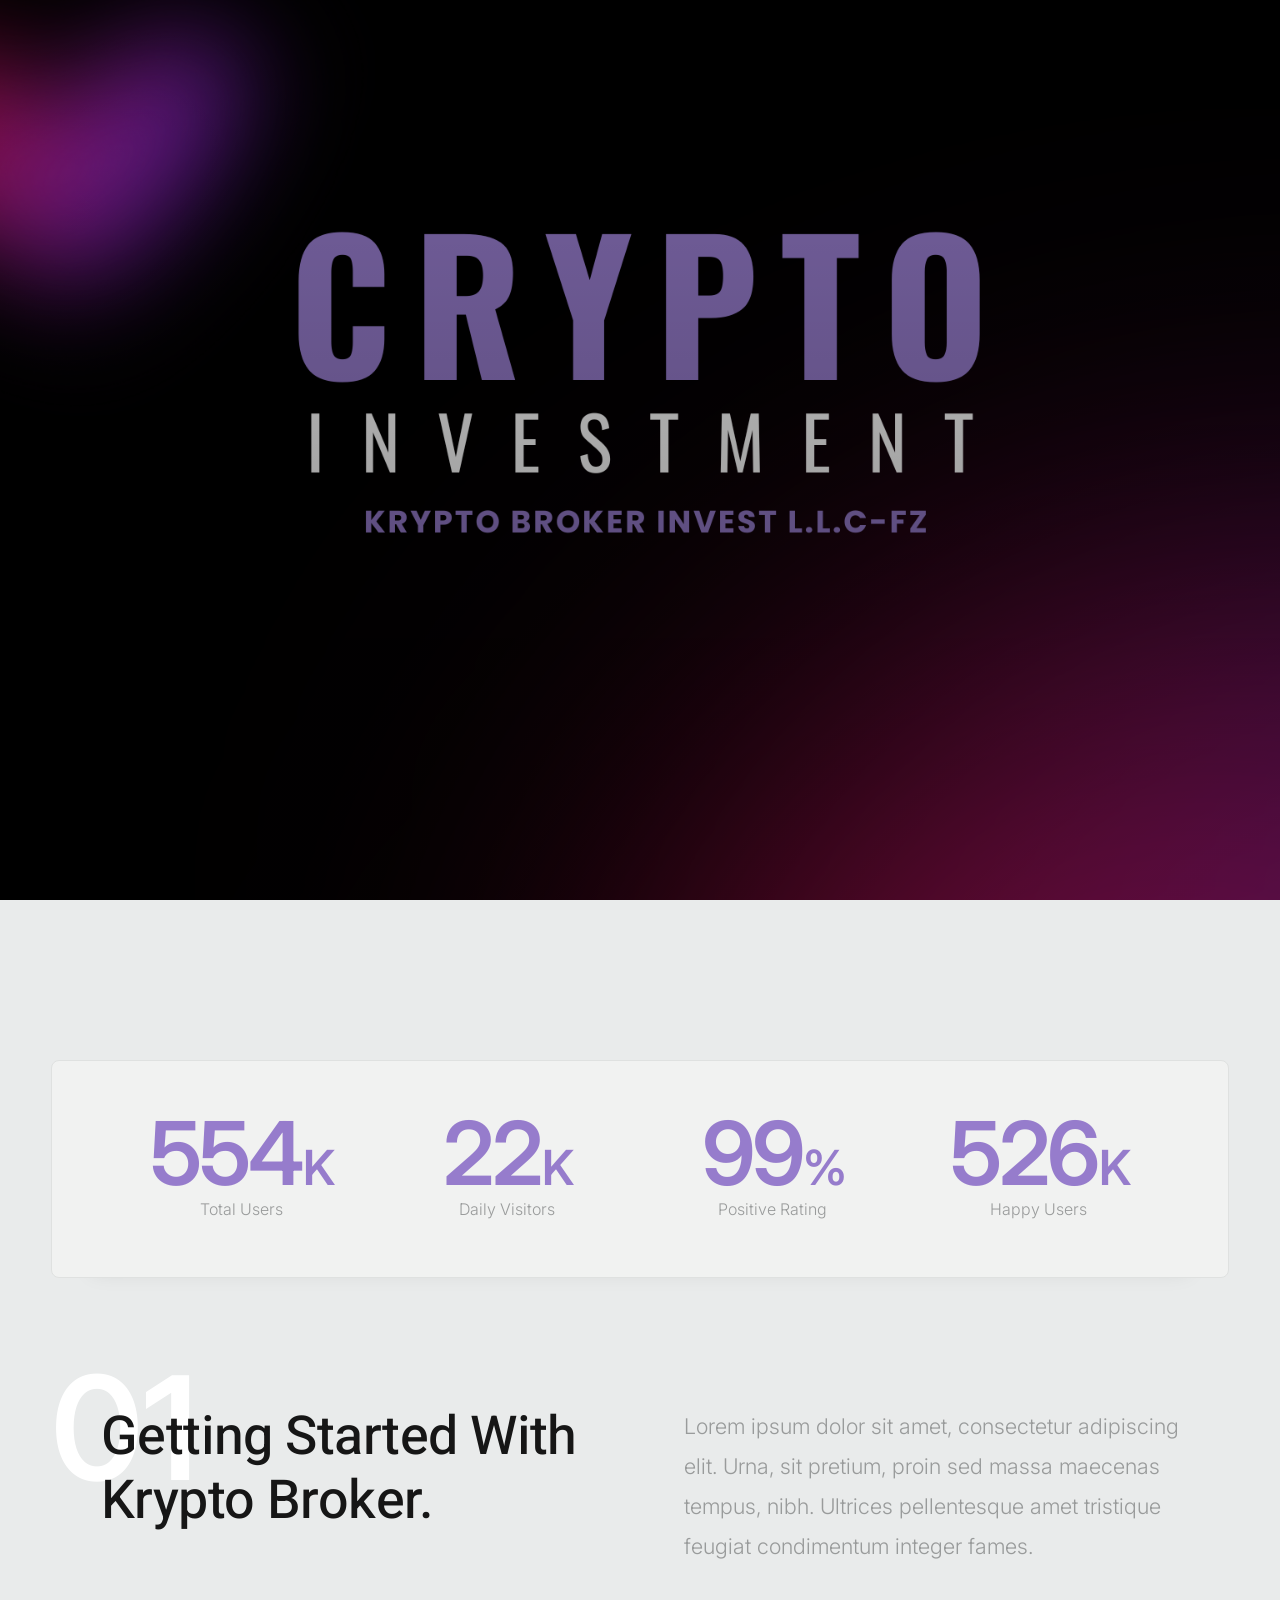
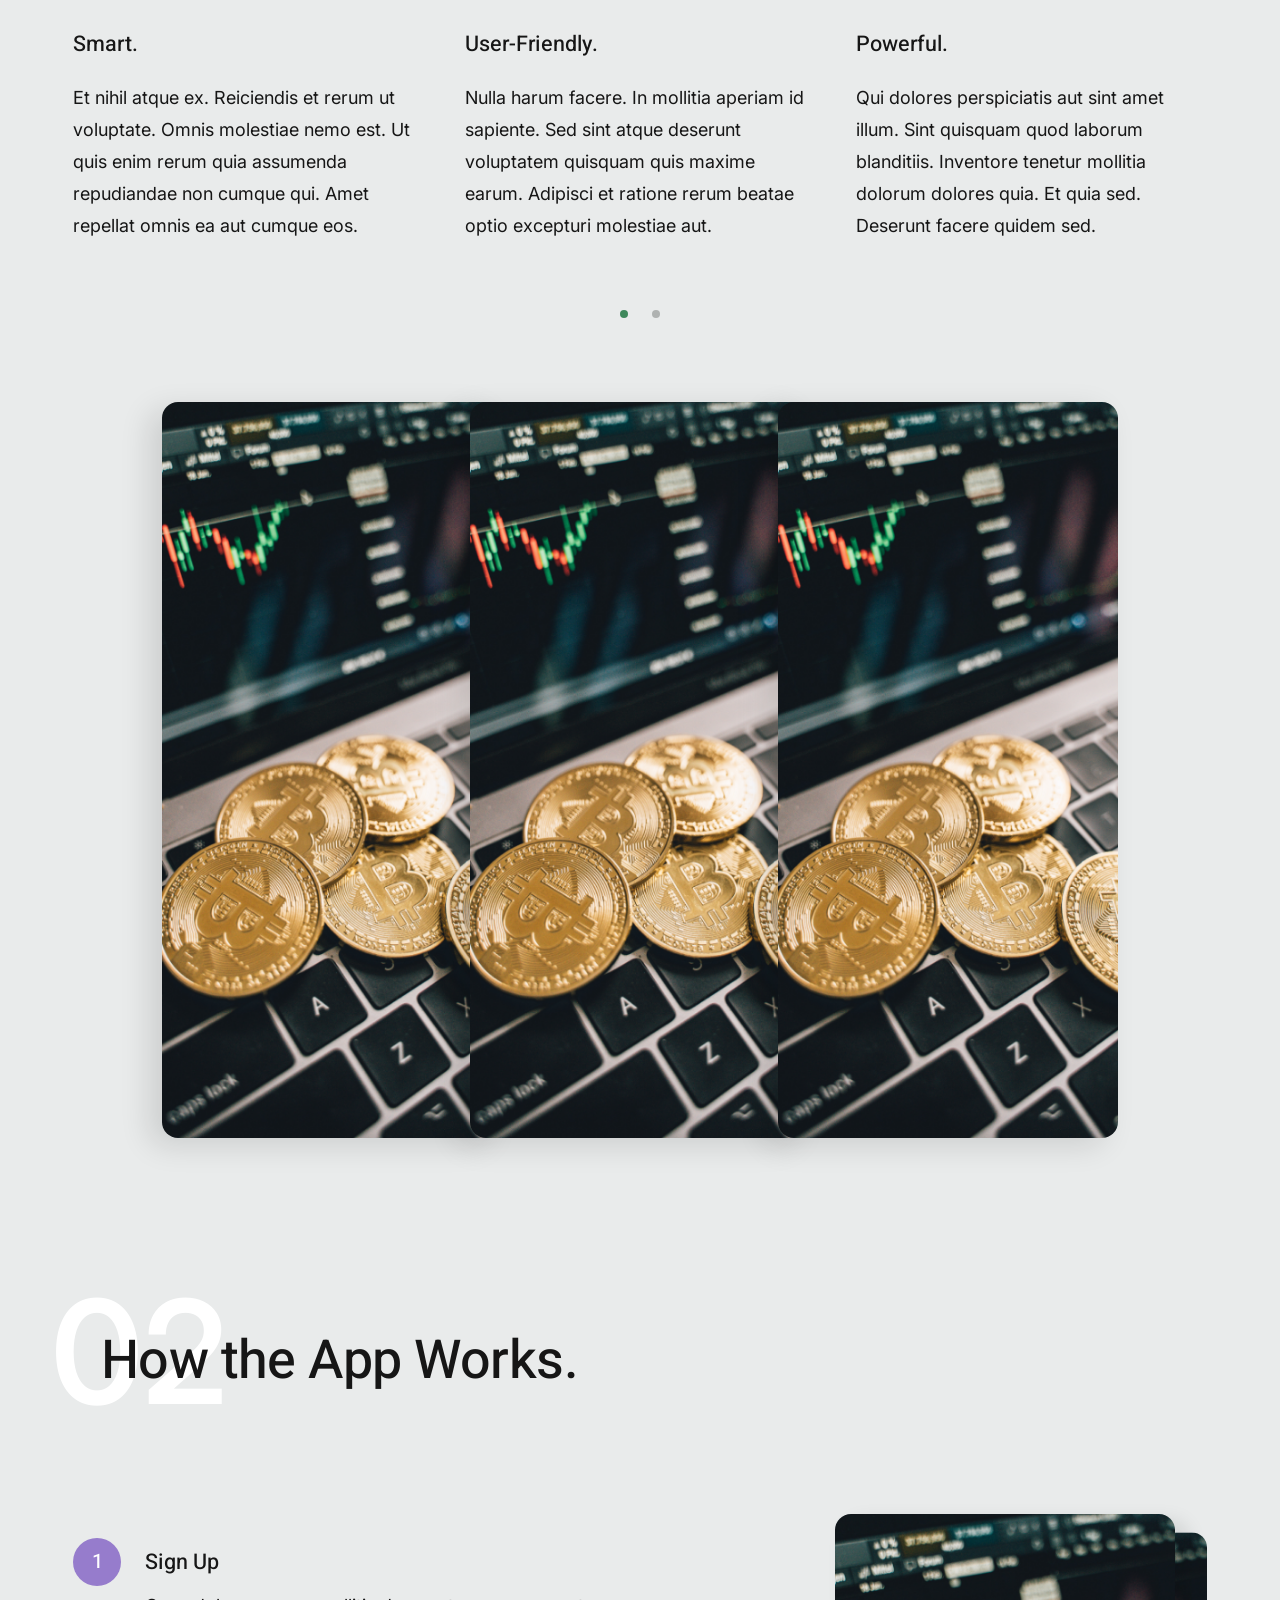
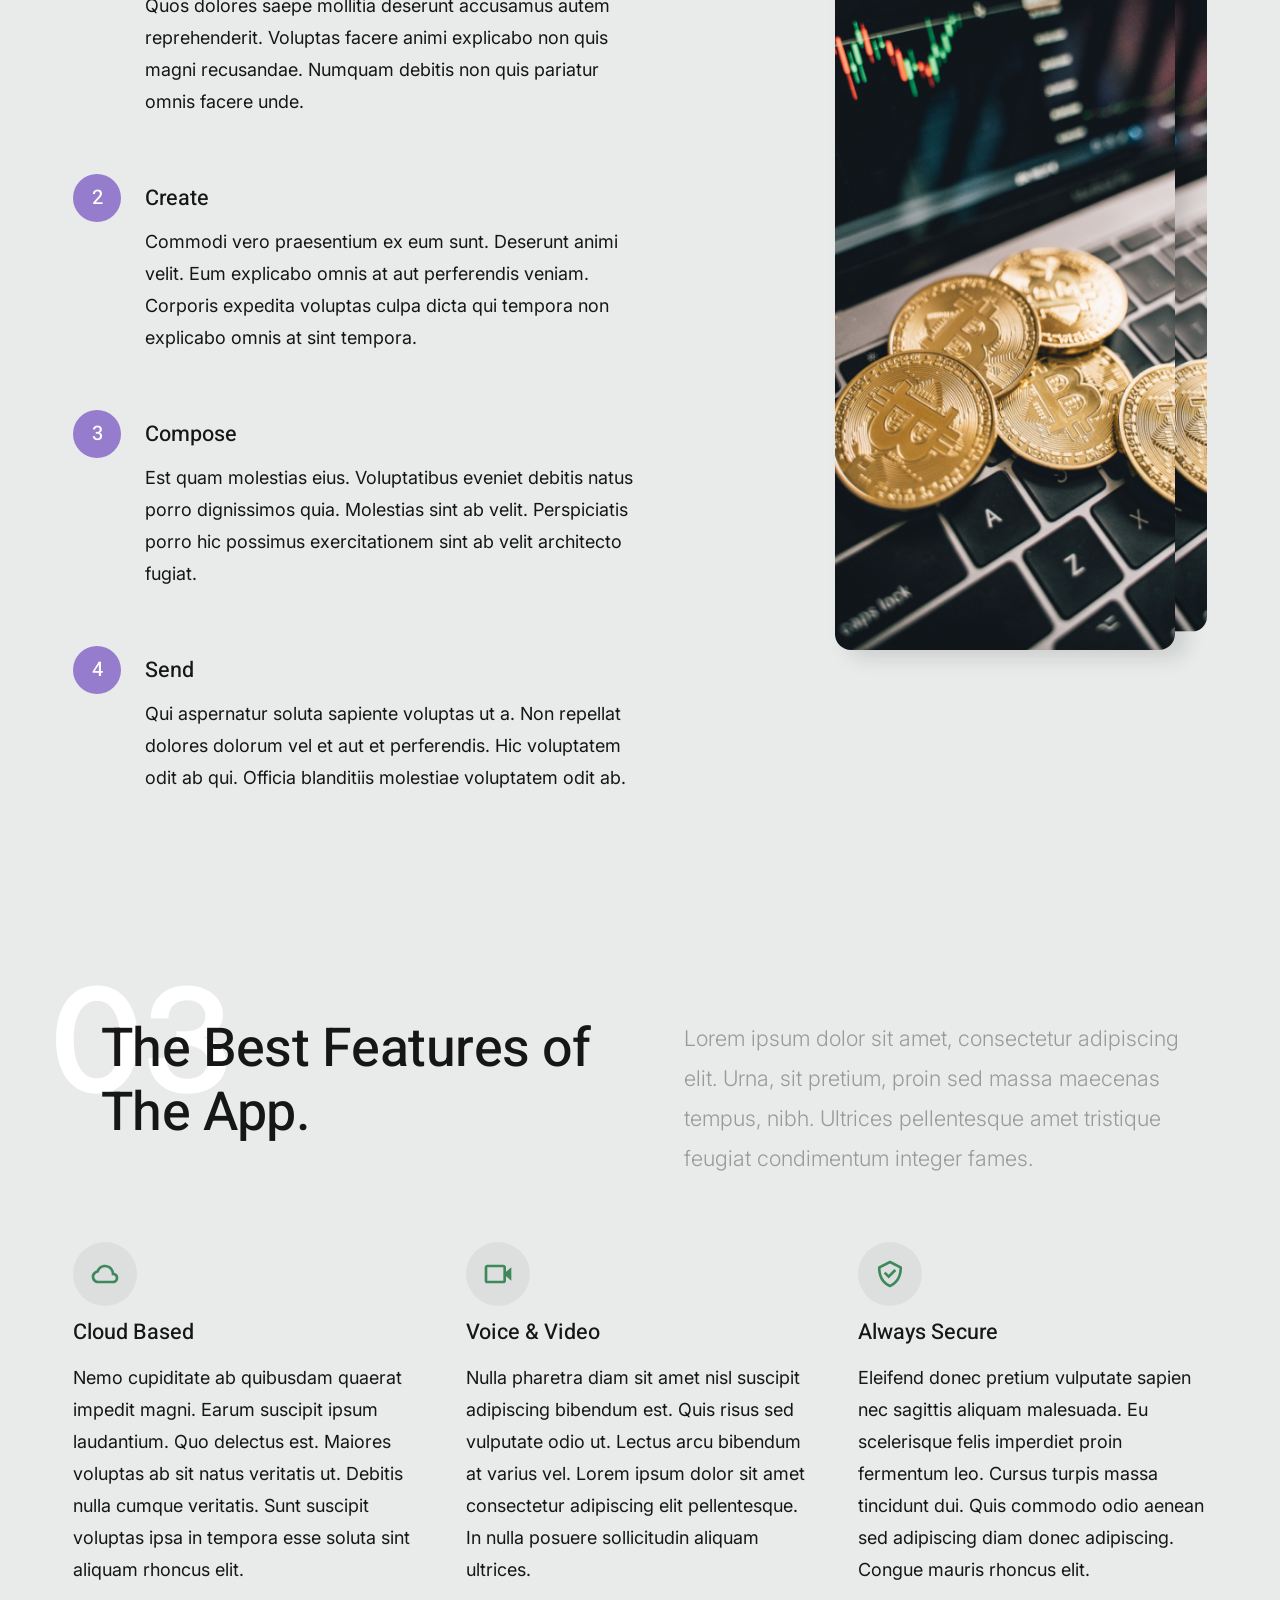
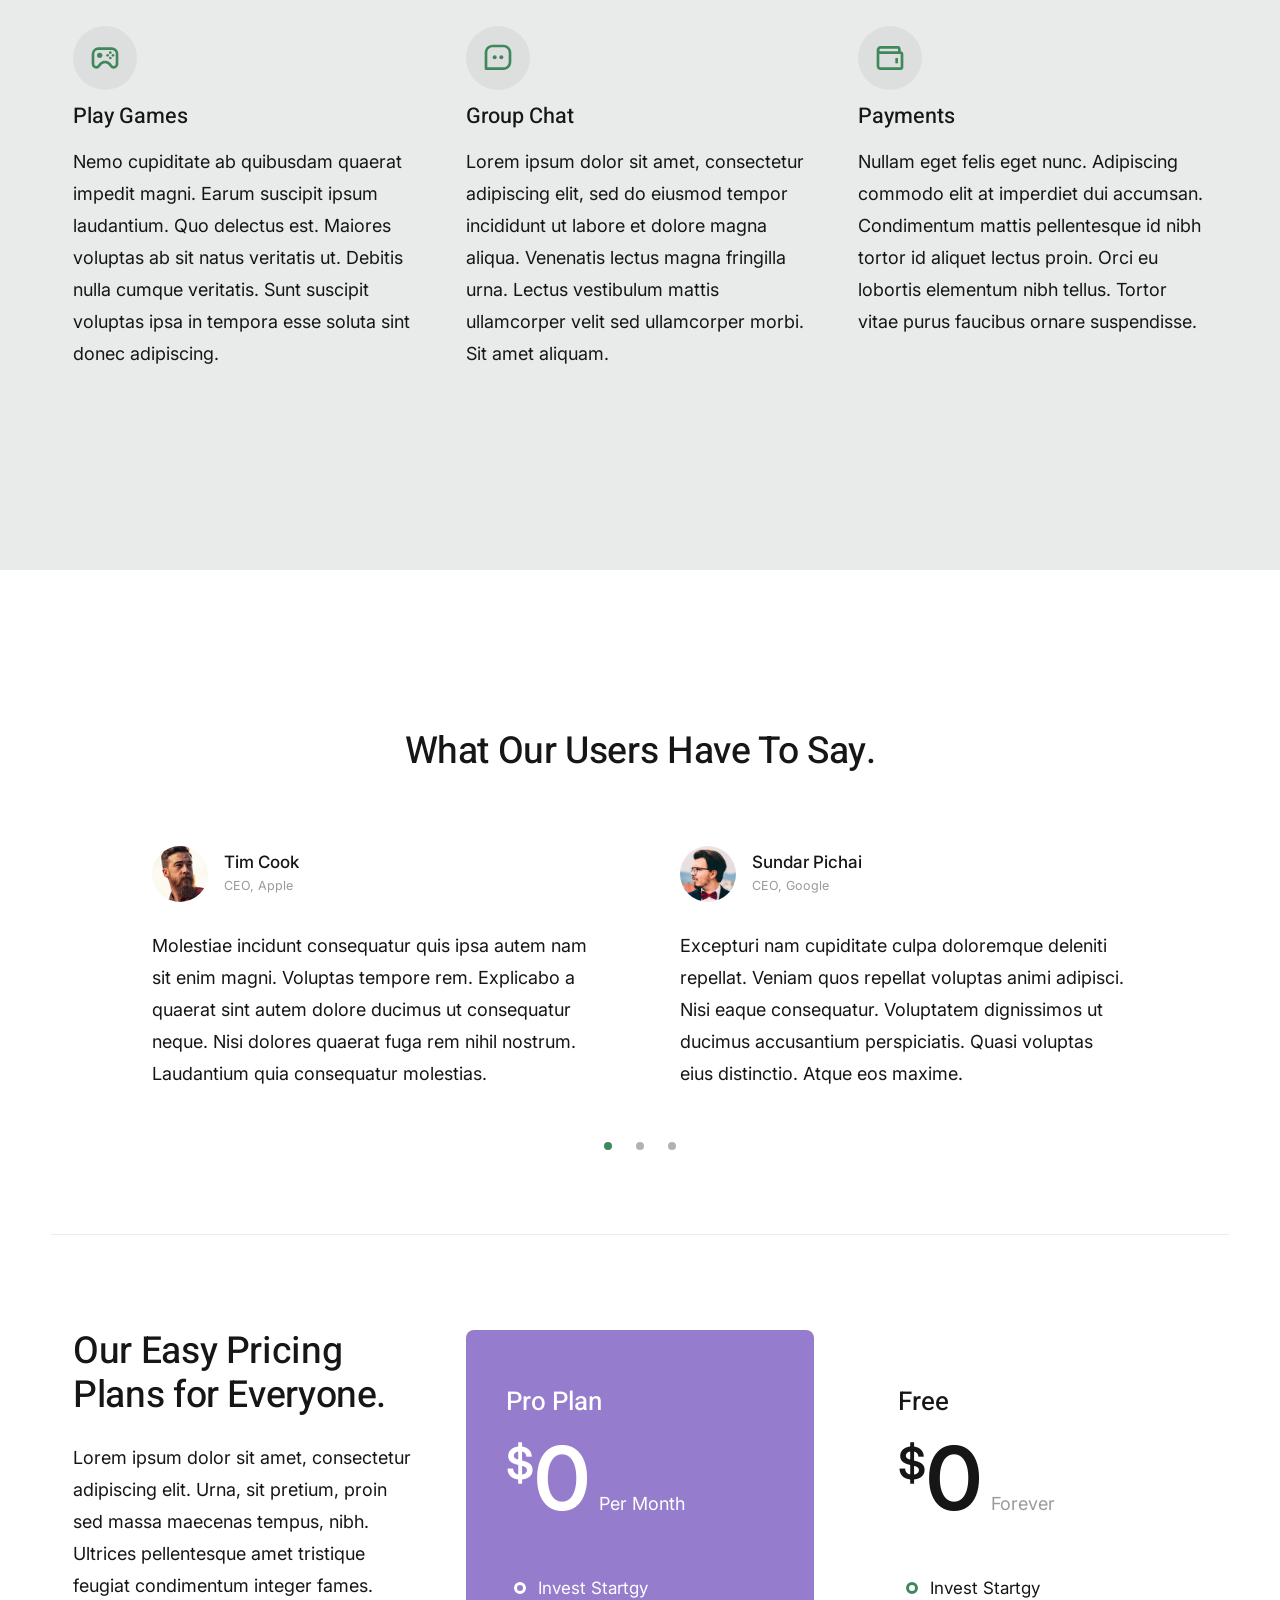
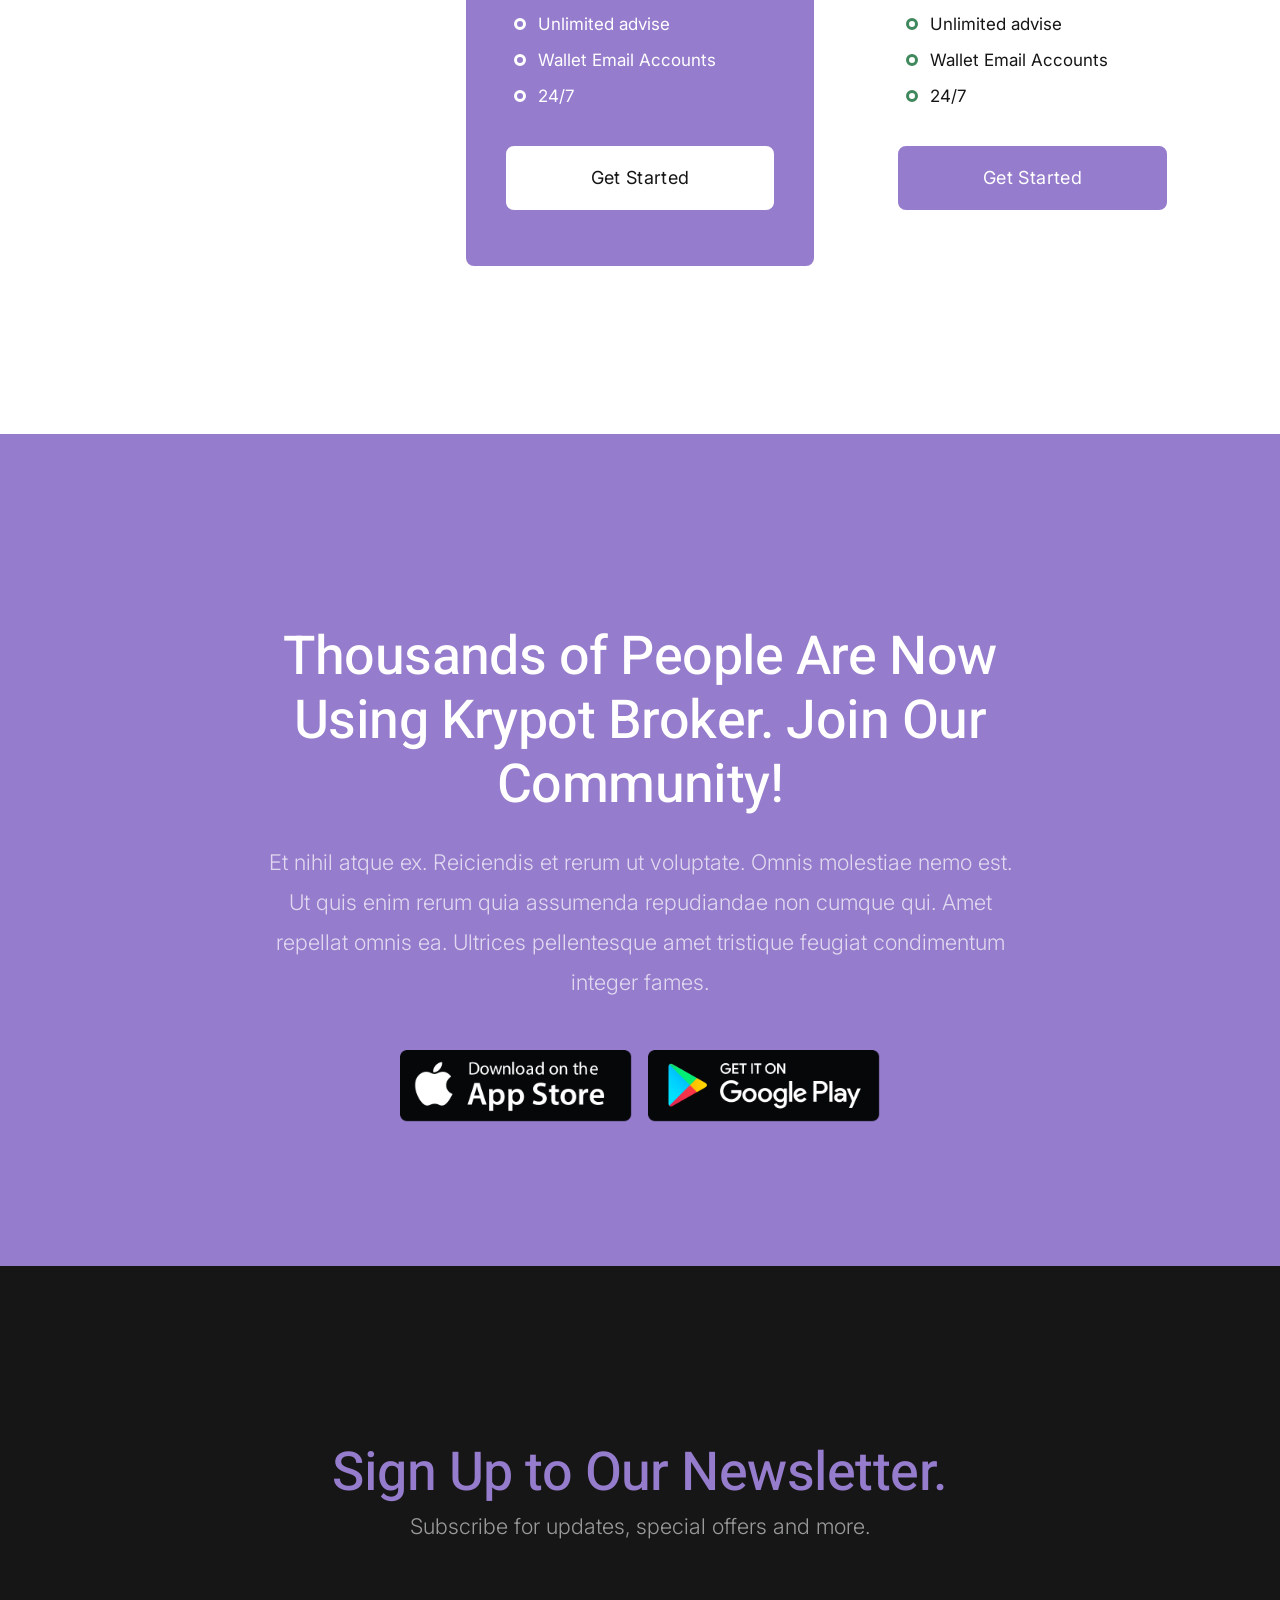
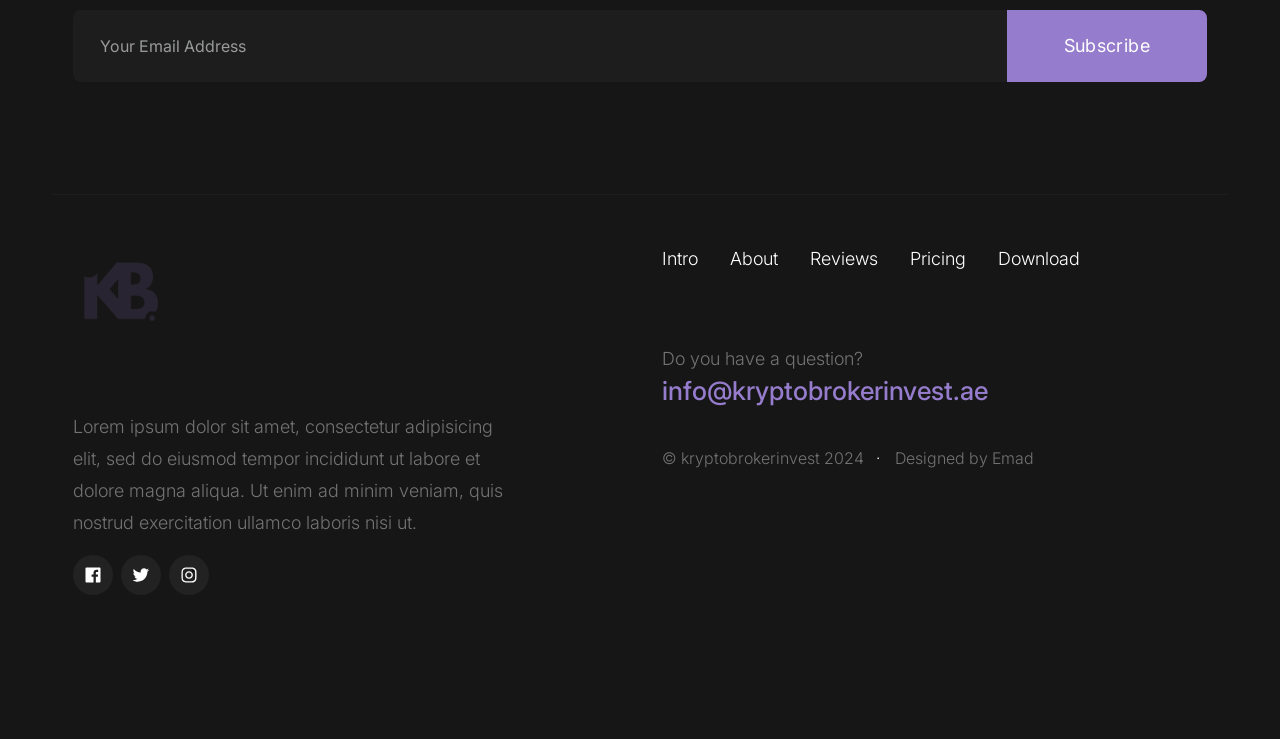
==== index.html @ 90197172 "Add files via upload" ====
<!DOCTYPE html>
<html lang="en" class="no-js" >
<head>

    <!--- basic page needs
    ================================================== -->
    <meta charset="utf-8">
    <meta name="viewport" content="width=device-width, initial-scale=1">
    <title>Krypto Broker</title>

    <script>
        document.documentElement.classList.remove('no-js');
        document.documentElement.classList.add('js');
    </script>

    <!-- CSS
    ================================================== -->
    <link rel="stylesheet" href="css/vendor.css">
    <link rel="stylesheet" href="css/styles.css">

    <!-- favicons
    ================================================== -->
    <link rel="apple-touch-icon" sizes="180x180" href="apple-touch-icon.png">
    <link rel="icon" type="image/png" sizes="32x32" href="images/kbB.png">
    <link rel="icon" type="image/png" sizes="16x16" href="images/kbB.png">
    <link rel="manifest" href="site.webmanifest">

</head>


<body id="top">


    <!-- preloader
    ================================================== -->
    <div id="preloader">
        <div id="loader">
        </div>
    </div>


    <!-- page wrap
    ================================================== -->
    <div id="page" class="s-pagewrap">


        <!-- # site header 
        ================================================== -->
        <header class="s-header">

            <div class="row s-header__inner">

                <div class="s-header__block">
                    <div class="s-header__logo">
                        <a class="logo" href="index.html">
                            <img src="images/kbB.png" alt="Homepage">
                        </a>
                    </div>

                    <a class="s-header__menu-toggle" href="#0"><span>Menu</span></a>
                </div> <!-- end s-header__block -->

                <nav class="s-header__nav">
                    <ul>
                        <li class="current"><a href="#intro" class="smoothscroll">Intro</a></li>
                        <li><a href="#about" class="smoothscroll">About</a></li>
                        <li><a href="#pricing" class="smoothscroll">Pricing</a></li>
                        <li><a href="#download" class="smoothscroll">Download</a></li>
                    </ul>
                </nav>

                <div class="s-header__cta">
                    <a href="#download" class="btn btn--stroke s-header__cta-btn smoothscroll">Invest now</a>
                </div>

            </div> <!-- end s-header__inner -->

        </header> <!-- end s-header -->


        <!-- # site-content
        ================================================== -->
        <section id="content" class="s-content">


            <!-- intro
            ----------------------------------------------- -->
            <section id="intro" class="s-intro target-section">

                <div class="s-intro__bg"></div>

                <div class="row s-intro__content">

                    <div class="column lg-12 s-intro__content-inner">
                        <div class="s-intro__content-left">
                            <h1 class="s-intro__content-title">
                            An Amazing Invest <br>
                            That Does It All.
                            </h1>
                        </div>
                        <div class="s-intro__content-right">
                            <p class="s-intro__content-desc body-text-2">
                            Lorem ipsum dolor sit amet, consectetur adipiscing elit. 
                            Mattis lacus interdum dictum dolor sit amet lectus ornare nunc non.
                            </p> 

                            <div class="s-intro__content-buttons">
                                <a href="#download" class="btn btn--primary s-intro__content-btn smoothscroll">Get Started</a>
                                <!-- <a href="https://player.vimeo.com/video/14592941?color=00a650&title=0&byline=0&portrait=0" class="s-intro__content-video-btn">
                                    <svg xmlns="http://www.w3.org/2000/svg" width="24" height="24" viewBox="0 0 24 24" style="fill: rgba(0, 0, 0, 1);transform: ;msFilter:;"><path d="M7 6v12l10-6z"></path></svg> -->
                                </a>
                            </div>
                        </div>
                    </div> <!-- s-intro__content-inner -->

                </div> <!-- s-intro__content -->

                <ul class="s-intro__social">
                    <li>
                        <a href="">
                            <svg xmlns="http://www.w3.org/2000/svg" width="24" height="24" viewBox="0 0 24 24" style="fill:rgba(0, 0, 0, 1);transform:;-ms-filter:"><path d="M20,3H4C3.447,3,3,3.448,3,4v16c0,0.552,0.447,1,1,1h8.615v-6.96h-2.338v-2.725h2.338v-2c0-2.325,1.42-3.592,3.5-3.592 c0.699-0.002,1.399,0.034,2.095,0.107v2.42h-1.435c-1.128,0-1.348,0.538-1.348,1.325v1.735h2.697l-0.35,2.725h-2.348V21H20 c0.553,0,1-0.448,1-1V4C21,3.448,20.553,3,20,3z"></path></svg>
                            <span class="u-screen-reader-text">Facebook</span>
                        </a>
                    </li>
                    <li>
                        <a href="">
                            <svg xmlns="http://www.w3.org/2000/svg" width="24" height="24" viewBox="0 0 24 24" style="fill:rgba(0, 0, 0, 1);transform:;-ms-filter:"><path d="M19.633,7.997c0.013,0.175,0.013,0.349,0.013,0.523c0,5.325-4.053,11.461-11.46,11.461c-2.282,0-4.402-0.661-6.186-1.809 c0.324,0.037,0.636,0.05,0.973,0.05c1.883,0,3.616-0.636,5.001-1.721c-1.771-0.037-3.255-1.197-3.767-2.793 c0.249,0.037,0.499,0.062,0.761,0.062c0.361,0,0.724-0.05,1.061-0.137c-1.847-0.374-3.23-1.995-3.23-3.953v-0.05 c0.537,0.299,1.16,0.486,1.82,0.511C3.534,9.419,2.823,8.184,2.823,6.787c0-0.748,0.199-1.434,0.548-2.032 c1.983,2.443,4.964,4.04,8.306,4.215c-0.062-0.3-0.1-0.611-0.1-0.923c0-2.22,1.796-4.028,4.028-4.028 c1.16,0,2.207,0.486,2.943,1.272c0.91-0.175,1.782-0.512,2.556-0.973c-0.299,0.935-0.936,1.721-1.771,2.22 c0.811-0.088,1.597-0.312,2.319-0.624C21.104,6.712,20.419,7.423,19.633,7.997z"></path></svg>
                            <span class="u-screen-reader-text">Twitter</span>
                        </a>
                    </li>
                    <li>
                        <a href="">
                            <svg xmlns="http://www.w3.org/2000/svg" width="24" height="24" viewBox="0 0 24 24" style="fill:rgba(0, 0, 0, 1);transform:;-ms-filter:"><path d="M11.999,7.377c-2.554,0-4.623,2.07-4.623,4.623c0,2.554,2.069,4.624,4.623,4.624c2.552,0,4.623-2.07,4.623-4.624 C16.622,9.447,14.551,7.377,11.999,7.377L11.999,7.377z M11.999,15.004c-1.659,0-3.004-1.345-3.004-3.003 c0-1.659,1.345-3.003,3.004-3.003s3.002,1.344,3.002,3.003C15.001,13.659,13.658,15.004,11.999,15.004L11.999,15.004z"></path><circle cx="16.806" cy="7.207" r="1.078"></circle><path d="M20.533,6.111c-0.469-1.209-1.424-2.165-2.633-2.632c-0.699-0.263-1.438-0.404-2.186-0.42 c-0.963-0.042-1.268-0.054-3.71-0.054s-2.755,0-3.71,0.054C7.548,3.074,6.809,3.215,6.11,3.479C4.9,3.946,3.945,4.902,3.477,6.111 c-0.263,0.7-0.404,1.438-0.419,2.186c-0.043,0.962-0.056,1.267-0.056,3.71c0,2.442,0,2.753,0.056,3.71 c0.015,0.748,0.156,1.486,0.419,2.187c0.469,1.208,1.424,2.164,2.634,2.632c0.696,0.272,1.435,0.426,2.185,0.45 c0.963,0.042,1.268,0.055,3.71,0.055s2.755,0,3.71-0.055c0.747-0.015,1.486-0.157,2.186-0.419c1.209-0.469,2.164-1.424,2.633-2.633 c0.263-0.7,0.404-1.438,0.419-2.186c0.043-0.962,0.056-1.267,0.056-3.71s0-2.753-0.056-3.71C20.941,7.57,20.801,6.819,20.533,6.111z M19.315,15.643c-0.007,0.576-0.111,1.147-0.311,1.688c-0.305,0.787-0.926,1.409-1.712,1.711c-0.535,0.199-1.099,0.303-1.67,0.311 c-0.95,0.044-1.218,0.055-3.654,0.055c-2.438,0-2.687,0-3.655-0.055c-0.569-0.007-1.135-0.112-1.669-0.311 c-0.789-0.301-1.414-0.923-1.719-1.711c-0.196-0.534-0.302-1.099-0.311-1.669c-0.043-0.95-0.053-1.218-0.053-3.654 c0-2.437,0-2.686,0.053-3.655c0.007-0.576,0.111-1.146,0.311-1.687c0.305-0.789,0.93-1.41,1.719-1.712 c0.534-0.198,1.1-0.303,1.669-0.311c0.951-0.043,1.218-0.055,3.655-0.055c2.437,0,2.687,0,3.654,0.055 c0.571,0.007,1.135,0.112,1.67,0.311c0.786,0.303,1.407,0.925,1.712,1.712c0.196,0.534,0.302,1.099,0.311,1.669 c0.043,0.951,0.054,1.218,0.054,3.655c0,2.436,0,2.698-0.043,3.654H19.315z"></path></svg>
                            <span class="u-screen-reader-text">Instagram</span>
                        </a>
                    </li>
                </ul>  <!-- s-intro__social -->

                <div class="s-intro__scroll">
                    <a href="#about" class="smoothscroll">
                        <svg xmlns="http://www.w3.org/2000/svg" width="24" height="24" viewBox="0 0 24 24" style="fill: rgba(0, 0, 0, 1);transform: rotate(270deg);msFilter:progid:DXImageTransform.Microsoft.BasicImage(rotation=3);"><path d="M21 11H6.414l5.293-5.293-1.414-1.414L2.586 12l7.707 7.707 1.414-1.414L6.414 13H21z"></path></svg>
                        <span class="u-screen-reader-text">Scroll</span>
                    </a>
                </div> <!-- s-intro__scroll -->

            </section> <!-- end s-intro -->


            <!-- about
            ----------------------------------------------- -->
            <section id="about" class="s-about target-section">


                <!-- stats -->
                <div class="row block-lg-one-fourth block-tab-one-half block-stack s-about__stats">

                    <div class="column s-about__stats-item">
                        <div class="s-about__stats-count">554<span>k</span></div>
                        <h5>Total Users</h5>
                    </div>
                    <div class="column s-about__stats-item">
                        <div class="s-about__stats-count">22<span>k</span></div>
                        <h5>Daily Visitors</h5>
                    </div>
                    <div class="column s-about__stats-item">
                        <div class="s-about__stats-count">99<span>%</span></div>
                        <h5>Positive Rating</h5>
                    </div>
                    <div class="column s-about__stats-item">
                        <div class="s-about__stats-count">526<span>k</span></div>
                        <h5>Happy Users</h5>
                    </div>

                </div> <!-- end stats -->


                <!-- intro info -->
                <div class="s-about__info">

                    <div class="row section-header" data-num="01">
                        <div class="column lg-6 stack-on-1000 title-block">
                            <h2 class="title text-display-1">Getting Started With Krypto Broker.</h2>
                        </div>
                        <div class="column lg-6 stack-on-1000 desc-block">
                            <p class="desc lead">
                            Lorem ipsum dolor sit amet, consectetur adipiscing elit. Urna, sit pretium, 
                            proin sed massa maecenas tempus, nibh. Ultrices pellentesque amet tristique 
                            feugiat condimentum integer fames.
                            </p>
                        </div>
                    </div>

                    <div class="row s-about__info-slider-block">
                        <div class="column lg-12">

                            <div class="swiper-container s-about__info-slider">
                                <div class="swiper-wrapper">

                                    <div class="s-about__info-slide swiper-slide">
                                        <h4 class="h5">Smart.</h4>
                    
                                        <p>
                                        Et nihil atque ex. Reiciendis et rerum ut voluptate. Omnis molestiae nemo est. 
                                        Ut quis enim rerum quia assumenda repudiandae non cumque qui. Amet repellat 
                                        omnis ea aut cumque eos.
                                        </p>
                                    </div>  <!-- end s-about__info-slide  -->
                    
                                    <div class="s-about__info-slide swiper-slide">
                                        <h4 class="h5">User-Friendly.</h4>
                    
                                        <p>
                                        Nulla harum facere. In mollitia aperiam id sapiente. Sed sint atque deserunt 
                                        voluptatem quisquam quis maxime earum. Adipisci et ratione rerum beatae optio 
                                        excepturi molestiae aut.
                                        </p>
                                    </div>  <!-- end s-about__info-slide  -->
                    
                                    <div class="s-about__info-slide swiper-slide">
                                        <h4 class="h5">Powerful.</h4>
                    
                                        <p>
                                        Qui dolores perspiciatis aut sint amet illum. Sint quisquam quod laborum 
                                        blanditiis. Inventore tenetur mollitia dolorum dolores quia. Et quia sed. 
                                        Deserunt facere quidem sed.
                                        </p>
                                    </div>  <!-- end s-about__info-slide  -->
                    
                                    <div class="s-about__info-slide swiper-slide">
                                        <h4 class="h5">Secure.</h4>
                    
                                        <p>
                                        Exercitationem minima sed similique. Ducimus quis omnis voluptas et nulla. 
                                        Ad mollitia quibusdam autem quod omnis. Ipsa aspernatur voluptatem illum 
                                        possimus quasi magni.
                                        </p>
                                    </div>  <!-- end s-about__info-slide  -->

                                </div> <!-- swiper-wrapper -->

                                <div class="swiper-pagination"></div>

                            </div> <!-- end swiper-container -->

                        </div>
                    </div> <!-- end s-about__info-slider-block -->

                </div> <!-- end s-about__info -->


                <!-- screens -->
                <div class="row s-about__screens-block">
                    <div class="column lg-12">

                        <div class="s-about__screens">
                            <div class="s-about__screen">
                                <img src="images/screens/sc1.png"
                                     srcset="images/screens/sc1.png 1x, images/screens/sc1.png 2x" alt="">
                            </div>
                            <div class="s-about__screen">
                                <img src="images/screens/sc1.png"
                                     srcset="images/screens/sc1.png 1x, images/screens/sc1.png 2x" alt="">
                            </div>
                            <div class="s-about__screen">
                                <img src="images/screens/sc1.png"
                                     srcset="images/screens/sc1.png 1x, images/screens/sc1.png 2x" alt="">
                            </div>
                        </div>

                    </div>
                </div> <!-- end screens -->


                <!-- how-to -->
                <div class="s-about__howto">

                    <div class="row section-header" data-num="02">
                        <div class="column lg-12 title-block">
                            <h2 class="title text-display-1">How the App Works.</h2>
                        </div>
                    </div>

                    <div class="row s-about__howto-content">

                        <div class="column s-about__howto-process-block">

                            <div class="s-about__howto-process">
                                <div class="s-about__howto-process-step">
                                    <h3 class="h5">Sign Up</h3>
                                    <p>
                                    Quos dolores saepe mollitia deserunt accusamus autem reprehenderit. Voluptas facere animi explicabo non quis magni recusandae. 
                                    Numquam debitis non quis pariatur omnis facere unde. 
                                    </p>
                                </div>
                                <div class="s-about__howto-process-step">
                                    <h3 class="h5">Create</h3>
                                    <p>
                                    Commodi vero praesentium ex eum sunt. Deserunt animi velit. Eum explicabo omnis at aut perferendis veniam. Corporis expedita 
                                    voluptas culpa dicta qui tempora non explicabo omnis at sint tempora.
                                    </p>
                                </div>
                                <div class="s-about__howto-process-step">
                                    <h3 class="h5">Compose</h3>
                                    <p>
                                    Est quam molestias eius. Voluptatibus eveniet debitis natus porro dignissimos quia. Molestias sint ab velit. Perspiciatis porro 
                                    hic possimus exercitationem sint ab velit architecto fugiat. 
                                    </p>
                                </div>
                                <div class="s-about__howto-process-step">
                                    <h3 class="h5">Send</h3>
                                    <p>
                                    Qui aspernatur soluta sapiente voluptas ut a. Non repellat dolores dolorum vel et aut et perferendis. Hic voluptatem odit ab qui. 
                                    Officia blanditiis molestiae voluptatem odit ab. 
                                    </p>
                                </div>
                            </div> <!-- end how-to process -->

                        </div>

                        <div class="column s-about__howto-screens-block">

                            <div class="s-about__howto-screens">
                                <img src="images/screens/sc1.png"
                                     srcset="images/screens/sc1.png 1x, images/screens/sc1.png 2x" alt="">
                                <img src="images/screens/sc1.png"
                                     srcset="images/screens/sc1.png 1x, images/screens/sc1.png 2x" alt="">
                            </div>

                        </div>

                    </div>
        
                </div> <!-- end how-to -->


                <!-- features -->
                <div class="s-about__features">

                    <div class="row section-header" data-num="03">
                        <div class="column lg-6 stack-on-1000 title-block">
                            <h2 class="title text-display-1">The Best Features of The App.</h2>
                        </div>
                        <div class="column lg-6 stack-on-1000 desc-block">
                            <p class="desc lead">
                            Lorem ipsum dolor sit amet, consectetur adipiscing elit. Urna, sit pretium, 
                            proin sed massa maecenas tempus, nibh. Ultrices pellentesque amet tristique 
                            feugiat condimentum integer fames.
                            </p>
                        </div>
                    </div>

                    <div class="row s-about__feature-list block-lg-one-third">
    
                        <div class="column s-about__feature-item">
                            <div class="s-about__feature-icon-block">
                                <svg xmlns="http://www.w3.org/2000/svg" width="24" height="24" viewBox="0 0 24 24" style="fill: rgba(0, 0, 0, 1);transform: ;msFilter:;"><path d="M18.944 11.112C18.507 7.67 15.56 5 12 5 9.244 5 6.85 6.611 5.757 9.15 3.609 9.792 2 11.82 2 14c0 2.757 2.243 5 5 5h11c2.206 0 4-1.794 4-4a4.01 4.01 0 0 0-3.056-3.888zM18 17H7c-1.654 0-3-1.346-3-3 0-1.404 1.199-2.756 2.673-3.015l.581-.102.192-.558C8.149 8.274 9.895 7 12 7c2.757 0 5 2.243 5 5v1h1c1.103 0 2 .897 2 2s-.897 2-2 2z"></path></svg>
                            </div>
                            <div class="s-about__feature-text">
                                <h3 class="h5">Cloud Based</h3>
                                <p>Nemo cupiditate ab quibusdam quaerat impedit magni. Earum suscipit ipsum laudantium. 
                                Quo delectus est. Maiores voluptas ab sit natus veritatis ut. Debitis nulla cumque veritatis.
                                Sunt suscipit voluptas ipsa in tempora esse soluta sint aliquam rhoncus elit.
                                </p>
                            </div>
                        </div>
            
                        <div class="column s-about__feature-item">
                            <div class="s-about__feature-icon-block">
                                <svg xmlns="http://www.w3.org/2000/svg" width="24" height="24" viewBox="0 0 24 24" style="fill: rgba(0, 0, 0, 1);transform: ;msFilter:;"><path d="M18 7c0-1.103-.897-2-2-2H4c-1.103 0-2 .897-2 2v10c0 1.103.897 2 2 2h12c1.103 0 2-.897 2-2v-3.333L22 17V7l-4 3.333V7zm-1.998 10H4V7h12l.001 4.999L16 12l.001.001.001 4.999z"></path></svg>
                            </div>
                            <div class="s-about__feature-text">
                                <h3 class="h5">Voice & Video</h3>
                                <p>Nulla pharetra diam sit amet nisl suscipit adipiscing bibendum est. Quis risus sed vulputate 
                                odio ut. Lectus arcu bibendum at varius vel. Lorem ipsum dolor sit amet consectetur adipiscing 
                                elit pellentesque. In nulla posuere sollicitudin aliquam ultrices.
                                </p>
                            </div>
                        </div>
            
                        <div class="column s-about__feature-item">
                            <div class="s-about__feature-icon-block">
                                <svg xmlns="http://www.w3.org/2000/svg" width="24" height="24" viewBox="0 0 24 24" style="fill: rgba(0, 0, 0, 1);transform: ;msFilter:;"><path d="M20.995 6.9a.998.998 0 0 0-.548-.795l-8-4a1 1 0 0 0-.895 0l-8 4a1.002 1.002 0 0 0-.547.795c-.011.107-.961 10.767 8.589 15.014a.987.987 0 0 0 .812 0c9.55-4.247 8.6-14.906 8.589-15.014zM12 19.897C5.231 16.625 4.911 9.642 4.966 7.635L12 4.118l7.029 3.515c.037 1.989-.328 9.018-7.029 12.264z"></path><path d="m11 12.586-2.293-2.293-1.414 1.414L11 15.414l5.707-5.707-1.414-1.414z"></path></svg>
                            </div>
                            <div class="s-about__feature-text">
                                <h3 class="h5">Always Secure</h3>
                                <p>Eleifend donec pretium vulputate sapien nec sagittis aliquam malesuada. Eu scelerisque felis 
                                imperdiet proin fermentum leo. Cursus turpis massa tincidunt dui. Quis commodo odio aenean sed 
                                adipiscing diam donec adipiscing. Congue mauris rhoncus elit.
                                </p>
                            </div>
                        </div>
            
                        <div class="column s-about__feature-item">
                            <div class="s-about__feature-icon-block">
                                <svg xmlns="http://www.w3.org/2000/svg" viewBox="0 0 24 24" width="24" height="24" style="fill: rgba(0, 0, 0, 1);transform: ;msFilter:;"><path d="M22 8.65A5 5 0 0 0 17 4H7a5 5 0 0 0-5 4.74A2 2 0 0 0 2 9v7.5A3.48 3.48 0 0 0 5.5 20c1.43 0 2.32-1.06 3.19-2.09.32-.37.65-.76 1-1.1a4.81 4.81 0 0 1 1.54-.75 6.61 6.61 0 0 1 1.54 0 4.81 4.81 0 0 1 1.54.75c.35.34.68.73 1 1.1.87 1 1.76 2.09 3.19 2.09a3.48 3.48 0 0 0 3.5-3.5V9a2.09 2.09 0 0 0 0-.26zm-2 7.85a1.5 1.5 0 0 1-1.5 1.5c-.5 0-1-.64-1.66-1.38-.34-.39-.72-.85-1.15-1.26a6.68 6.68 0 0 0-2.46-1.25 6.93 6.93 0 0 0-2.46 0 6.68 6.68 0 0 0-2.46 1.25c-.43.41-.81.87-1.15 1.26C6.54 17.36 6 18 5.5 18A1.5 1.5 0 0 1 4 16.5V9a.77.77 0 0 0 0-.15A3 3 0 0 1 7 6h10a3 3 0 0 1 3 2.72v.12A.86.86 0 0 0 20 9z"></path><circle cx="16" cy="12" r="1"></circle><circle cx="18" cy="10" r="1"></circle><circle cx="16" cy="8" r="1"></circle><circle cx="14" cy="10" r="1"></circle><circle cx="8" cy="10" r="2"></circle></svg>
                            </div>
                            <div class="s-about__feature-text">
                                <h3 class="h5">Play Games</h3>
                                <p>Nemo cupiditate ab quibusdam quaerat impedit magni. Earum suscipit ipsum laudantium. 
                                Quo delectus est. Maiores voluptas ab sit natus veritatis ut. Debitis nulla cumque veritatis.
                                Sunt suscipit voluptas ipsa in tempora esse soluta sint donec adipiscing.
                                </p>
                            </div>
                        </div>
            
                        <div class="column s-about__feature-item">
                            <div class="s-about__feature-icon-block">
                                <svg xmlns="http://www.w3.org/2000/svg" width="24" height="24" viewBox="0 0 24 24" style="fill: rgba(0, 0, 0, 1);transform: ;msFilter:;"><path d="M16 2H8C4.691 2 2 4.691 2 8v12a1 1 0 0 0 1 1h13c3.309 0 6-2.691 6-6V8c0-3.309-2.691-6-6-6zm4 13c0 2.206-1.794 4-4 4H4V8c0-2.206 1.794-4 4-4h8c2.206 0 4 1.794 4 4v7z"></path><circle cx="9.5" cy="11.5" r="1.5"></circle><circle cx="14.5" cy="11.5" r="1.5"></circle></svg>
                            </div>
                            <div class="s-about__feature-text">
                                <h3 class="h5">Group Chat</h3>
                                <p>Lorem ipsum dolor sit amet, consectetur adipiscing elit, sed do eiusmod tempor incididunt 
                                ut labore et dolore magna aliqua. Venenatis lectus magna fringilla urna. Lectus vestibulum 
                                mattis ullamcorper velit sed ullamcorper morbi. Sit amet aliquam.
                                </p>
                            </div>
                        </div>
                
                        <div class="column s-about__feature-item">
                            <div class="s-about__feature-icon-block">
                                <svg xmlns="http://www.w3.org/2000/svg" width="24" height="24" viewBox="0 0 24 24" style="fill: rgba(0, 0, 0, 1);transform: ;msFilter:;"><path d="M16 12h2v4h-2z"></path><path d="M20 7V5c0-1.103-.897-2-2-2H5C3.346 3 2 4.346 2 6v12c0 2.201 1.794 3 3 3h15c1.103 0 2-.897 2-2V9c0-1.103-.897-2-2-2zM5 5h13v2H5a1.001 1.001 0 0 1 0-2zm15 14H5.012C4.55 18.988 4 18.805 4 18V8.815c.314.113.647.185 1 .185h15v10z"></path></svg>
                            </div>
                            <div class="s-about__feature-text">
                                <h3 class="h5">Payments</h3>
                                <p>Nullam eget felis eget nunc. Adipiscing commodo elit at imperdiet dui accumsan. Condimentum 
                                mattis pellentesque id nibh tortor id aliquet lectus proin. Orci eu lobortis elementum nibh 
                                tellus. Tortor vitae purus faucibus ornare suspendisse.
                                </p>
                            </div>
                        </div>
            
                    </div> <!-- end features-list -->

                </div> <!-- end features -->

            </section> <!-- end s-about -->


            <!-- testimonials
            ----------------------------------------------- -->
            <section id="testimonials" class="s-testimonials">

                <div class="row narrow text-center s-testimonials__header">
                    <div class="column lg-12">
                        <h3 class="h2">What Our Users Have To Say.</h3>
                    </div>
                </div>

                <div class="row s-testimonials__content">
                    <div class="column lg-12">
        
                        <div class="swiper-container s-testimonials__slider">
        
                            <div class="swiper-wrapper">
    
                                <div class="s-testimonials__slide swiper-slide">
                                    <div class="s-testimonials__author">
                                        <img src="images/avatars/user-02.jpg" alt="Author image" class="s-testimonials__avatar">
                                        <cite class="s-testimonials__cite">
                                            <strong>Tim Cook</strong>
                                            <span>CEO, Apple</span>
                                        </cite>
                                    </div>
                                    <p>
                                    Molestiae incidunt consequatur quis ipsa autem nam sit enim magni. Voluptas tempore rem. 
                                    Explicabo a quaerat sint autem dolore ducimus ut consequatur neque. Nisi dolores quaerat fuga rem nihil nostrum.
                                    Laudantium quia consequatur molestias.
                                    </p>
                                </div> <!-- end s-testimonials__slide -->
                
                                <div class="s-testimonials__slide swiper-slide">
                                    <div class="s-testimonials__author">
                                        <img src="images/avatars/user-03.jpg" alt="Author image" class="s-testimonials__avatar">
                                        <cite class="s-testimonials__cite">
                                            <strong>Sundar Pichai</strong>
                                            <span>CEO, Google</span>
                                        </cite>
                                    </div>
                                    <p>
                                    Excepturi nam cupiditate culpa doloremque deleniti repellat. Veniam quos repellat voluptas animi adipisci.
                                    Nisi eaque consequatur. Voluptatem dignissimos ut ducimus accusantium perspiciatis.
                                    Quasi voluptas eius distinctio. Atque eos maxime.
                                    </p>
                                </div> <!-- end s-testimonials__slide -->
                
                                <div class="s-testimonials__slide swiper-slide">
                                    <div class="s-testimonials__author">
                                        <img src="images/avatars/user-01.jpg" alt="Author image" class="s-testimonials__avatar">
                                        <cite class="s-testimonials__cite">
                                            <strong>Satya Nadella</strong>
                                            <span>CEO, Microsoft</span>
                                        </cite>
                                    </div>
                                    <p>
                                    Repellat dignissimos libero. Qui sed at corrupti expedita voluptas odit. Nihil ea quia nesciunt. Ducimus aut sed ipsam.  
                                    Autem eaque officia cum exercitationem sunt voluptatum accusamus. Quasi voluptas eius distinctio.
                                    Voluptatem dignissimos ut.
                                    </p>
                                </div> <!-- end s-testimonials__slide -->
        
                                <div class="s-testimonials__slide swiper-slide">
                                    <div class="s-testimonials__author">
                                        <img src="images/avatars/user-06.jpg" alt="Author image" class="s-testimonials__avatar">
                                        <cite class="s-testimonials__cite">
                                            <strong>Jeff Bezos</strong>
                                            <span>CEO, Amazon</span>
                                        </cite>
                                    </div>
                                    <p>
                                    Nunc interdum lacus sit amet orci. Vestibulum dapibus nunc ac augue. Fusce vel dui. In ac felis 
                                    quis tortor malesuada pretium. Curabitur vestibulum aliquam leo. Qui sed at corrupti expedita voluptas odit. 
                                    Nihil ea quia nesciunt. Ducimus aut sed ipsam.
                                    </p>
                                </div> <!-- end s-testimonials__slide -->
            
                            </div> <!-- end swiper-wrapper -->
        
                            <div class="swiper-pagination"></div>
        
                        </div> <!-- end swiper-container -->
        
                    </div> <!-- end column -->
                </div> <!-- end s-testimonials__content -->

            </section> <!-- end testimonials -->


            <!-- pricing
            ----------------------------------------------- -->
            <section id="pricing" class="s-pricing target-section">
                <div class="row s-pricing__content">

                    <div class="column lg-4 md-12 s-pricing__header">
                        <h3 class="h2">Our Easy Pricing Plans for Everyone.</h3>
                        <p>
                        Lorem ipsum dolor sit amet, consectetur adipiscing elit. 
                        Urna, sit pretium, proin sed massa maecenas tempus, nibh. 
                        Ultrices pellentesque amet tristique feugiat condimentum integer fames. 
                        </p>
                    </div> <!-- end s-pricing__header -->

                    <div class="column lg-8 md-12 s-pricing__plans">
                        <div class="row plans block-lg-one-half block-tab-whole">

                            <div class="column item-plan item-plan--popular">
                                <div class="item-plan__block"> 

                                    <div class="item-plan__top-part">
                                        <h3 class="item-plan__title">Pro Plan</h3>
                                        <p class="item-plan__price"><sup>$</sup>0</p>
                                        <p class="item-plan__per">Per Month</p>
                                    </div>
                
                                    <div class="item-plan__bottom-part">
                                        <ul class="item-plan__features">
                                            <li><span>Invest</span> Startgy</li>
                                            <li><span>Unlimited</span> advise</li>
                                            <li><span>Wallet</span> Email Accounts</li>
                                            <li>24/7</li>
                                        </ul>
                
                                        <a class="btn btn--primary u-fullwidth" href="#0">Get Started</a>
                                    </div>
                                
                                </div>
                            </div> <!-- end item-plan -->
                            <div class="column item-plan">
                                <div class="item-plan__block"> 

                                    <div class="item-plan__top-part">
                                        <h3 class="item-plan__title">Free</h3>
                                        <p class="item-plan__price"><sup>$</sup>0</p>
                                        <p class="item-plan__per">Forever</p>
                                    </div>
                
                                    <div class="item-plan__bottom-part">
                                        <ul class="item-plan__features">
                                            <li><span>Invest</span> Startgy</li>
                                            <li><span>Unlimited</span> advise</li>
                                            <li><span>Wallet</span> Email Accounts</li>
                                            <li>24/7</li>
                                        </ul>
                
                                        <a class="btn btn--primary u-fullwidth" href="#0">Get Started</a>
                                    </div>  
                                
                                </div>
                            </div> <!-- end item-plan -->
                        </div>
                    </div> <!-- end s-pricing__plans -->

                </div> <!-- end s-pricing__content -->
            </section> <!-- end pricing -->


            <!-- download
            ----------------------------------------------- -->
            <section id="download" class="s-download target-section">
                <div class="row s-download__header">
                    <div class="column lg-12">
                        <h2 class="text-display-1">Thousands of People Are Now Using Krypot Broker. Join Our Community!</h2>
                        <p class="lead">
                        Et nihil atque ex. Reiciendis et rerum ut voluptate. Omnis molestiae nemo est. 
                        Ut quis enim rerum quia assumenda repudiandae non cumque qui. Amet repellat 
                        omnis ea. Ultrices pellentesque amet tristique feugiat condimentum integer fames. 
                        </p>
                    </div>
                </div>
                <div class="row s-download__badges-block">
                    <div class="column lg-12 s-download__badges">
                        <a href="#0" title="" class="badge-appstore">
                            <img src="images/appstore.png" alt="">
                        </a>
                        <a href="#0" title="" class="badge-googleplay">
                            <img src="images/google-play.png" alt="">
                        </a>
                    </div>
                </div>
            </section>


        </section> <!-- end s-content -->


        <!-- # site-footer
        ================================================== -->
        <footer id="colophon" class="s-footer footer">

            <div class="row s-footer__top">
                <div class="column lg-12 text-center">
                    <h2 class="text-display-1">
                        Sign Up to Our Newsletter.
                    </h2>
                    <p class="lead">
                        Subscribe for updates, special offers and more.
                    </p>
                </div>
                <div class="column lg-12 s-footer__subscribe">
                    <div class="subscribe-form">
                        <form id="mc-form" class="mc-form">
                            <input type="email" name="EMAIL" id="mce-EMAIL" class="u-fullwidth text-center" placeholder="Your Email Address" title="The domain portion of the email address is invalid (the portion after the @)." pattern="^([^\x00-\x20\x22\x28\x29\x2c\x2e\x3a-\x3c\x3e\x40\x5b-\x5d\x7f-\xff]+|\x22([^\x0d\x22\x5c\x80-\xff]|\x5c[\x00-\x7f])*\x22)(\x2e([^\x00-\x20\x22\x28\x29\x2c\x2e\x3a-\x3c\x3e\x40\x5b-\x5d\x7f-\xff]+|\x22([^\x0d\x22\x5c\x80-\xff]|\x5c[\x00-\x7f])*\x22))*\x40([^\x00-\x20\x22\x28\x29\x2c\x2e\x3a-\x3c\x3e\x40\x5b-\x5d\x7f-\xff]+|\x5b([^\x0d\x5b-\x5d\x80-\xff]|\x5c[\x00-\x7f])*\x5d)(\x2e([^\x00-\x20\x22\x28\x29\x2c\x2e\x3a-\x3c\x3e\x40\x5b-\x5d\x7f-\xff]+|\x5b([^\x0d\x5b-\x5d\x80-\xff]|\x5c[\x00-\x7f])*\x5d))*(\.\w{2,})+$" required>
                            <input type="submit" name="subscribe" value="Subscribe" class="btn btn--primary u-fullwidth">
                            <!-- <div style="position: absolute; left: -5000px;" aria-hidden="true"><input type="text" name="b_cdb7b577e41181934ed6a6a44_9a91cfe7b3" tabindex="-1" value=""></div> -->
                            <div class="mc-status"></div>
                        </form>
                    </div>
                </div>
            </div>
    
            <div class="row s-footer__bottom">
                <div class="column lg-5 md-6 stack-on-900">
                    <div class="footer__logo">
                        <a href="index.html">
                            <img src="images/kbB.png" alt="Homepage">
                            

                        </a>
                       
                    </div>
    
                    <p>
                    Lorem ipsum dolor sit amet, consectetur adipisicing elit, sed 
                    do eiusmod tempor incididunt ut labore et dolore magna aliqua. 
                    Ut enim ad minim veniam, quis nostrud exercitation ullamco 
                    laboris nisi ut.
                    </p>
    
                    <ul class="s-footer__social">
                        <li>
                            <a href="">
                                <svg xmlns="http://www.w3.org/2000/svg" width="24" height="24" viewBox="0 0 24 24" style="fill:rgba(0, 0, 0, 1);transform:;-ms-filter:"><path d="M20,3H4C3.447,3,3,3.448,3,4v16c0,0.552,0.447,1,1,1h8.615v-6.96h-2.338v-2.725h2.338v-2c0-2.325,1.42-3.592,3.5-3.592 c0.699-0.002,1.399,0.034,2.095,0.107v2.42h-1.435c-1.128,0-1.348,0.538-1.348,1.325v1.735h2.697l-0.35,2.725h-2.348V21H20 c0.553,0,1-0.448,1-1V4C21,3.448,20.553,3,20,3z"></path></svg>
                                <span class="u-screen-reader-text">Facebook</span>
                            </a>
                        </li>
                        <li>
                            <a href="">
                                <svg xmlns="http://www.w3.org/2000/svg" width="24" height="24" viewBox="0 0 24 24" style="fill:rgba(0, 0, 0, 1);transform:;-ms-filter:"><path d="M19.633,7.997c0.013,0.175,0.013,0.349,0.013,0.523c0,5.325-4.053,11.461-11.46,11.461c-2.282,0-4.402-0.661-6.186-1.809 c0.324,0.037,0.636,0.05,0.973,0.05c1.883,0,3.616-0.636,5.001-1.721c-1.771-0.037-3.255-1.197-3.767-2.793 c0.249,0.037,0.499,0.062,0.761,0.062c0.361,0,0.724-0.05,1.061-0.137c-1.847-0.374-3.23-1.995-3.23-3.953v-0.05 c0.537,0.299,1.16,0.486,1.82,0.511C3.534,9.419,2.823,8.184,2.823,6.787c0-0.748,0.199-1.434,0.548-2.032 c1.983,2.443,4.964,4.04,8.306,4.215c-0.062-0.3-0.1-0.611-0.1-0.923c0-2.22,1.796-4.028,4.028-4.028 c1.16,0,2.207,0.486,2.943,1.272c0.91-0.175,1.782-0.512,2.556-0.973c-0.299,0.935-0.936,1.721-1.771,2.22 c0.811-0.088,1.597-0.312,2.319-0.624C21.104,6.712,20.419,7.423,19.633,7.997z"></path></svg>
                                <span class="u-screen-reader-text">Twitter</span>
                            </a>
                        </li>
                        <li>
                            <a href="">
                                <svg xmlns="http://www.w3.org/2000/svg" width="24" height="24" viewBox="0 0 24 24" style="fill:rgba(0, 0, 0, 1);transform:;-ms-filter:"><path d="M11.999,7.377c-2.554,0-4.623,2.07-4.623,4.623c0,2.554,2.069,4.624,4.623,4.624c2.552,0,4.623-2.07,4.623-4.624 C16.622,9.447,14.551,7.377,11.999,7.377L11.999,7.377z M11.999,15.004c-1.659,0-3.004-1.345-3.004-3.003 c0-1.659,1.345-3.003,3.004-3.003s3.002,1.344,3.002,3.003C15.001,13.659,13.658,15.004,11.999,15.004L11.999,15.004z"></path><circle cx="16.806" cy="7.207" r="1.078"></circle><path d="M20.533,6.111c-0.469-1.209-1.424-2.165-2.633-2.632c-0.699-0.263-1.438-0.404-2.186-0.42 c-0.963-0.042-1.268-0.054-3.71-0.054s-2.755,0-3.71,0.054C7.548,3.074,6.809,3.215,6.11,3.479C4.9,3.946,3.945,4.902,3.477,6.111 c-0.263,0.7-0.404,1.438-0.419,2.186c-0.043,0.962-0.056,1.267-0.056,3.71c0,2.442,0,2.753,0.056,3.71 c0.015,0.748,0.156,1.486,0.419,2.187c0.469,1.208,1.424,2.164,2.634,2.632c0.696,0.272,1.435,0.426,2.185,0.45 c0.963,0.042,1.268,0.055,3.71,0.055s2.755,0,3.71-0.055c0.747-0.015,1.486-0.157,2.186-0.419c1.209-0.469,2.164-1.424,2.633-2.633 c0.263-0.7,0.404-1.438,0.419-2.186c0.043-0.962,0.056-1.267,0.056-3.71s0-2.753-0.056-3.71C20.941,7.57,20.801,6.819,20.533,6.111z M19.315,15.643c-0.007,0.576-0.111,1.147-0.311,1.688c-0.305,0.787-0.926,1.409-1.712,1.711c-0.535,0.199-1.099,0.303-1.67,0.311 c-0.95,0.044-1.218,0.055-3.654,0.055c-2.438,0-2.687,0-3.655-0.055c-0.569-0.007-1.135-0.112-1.669-0.311 c-0.789-0.301-1.414-0.923-1.719-1.711c-0.196-0.534-0.302-1.099-0.311-1.669c-0.043-0.95-0.053-1.218-0.053-3.654 c0-2.437,0-2.686,0.053-3.655c0.007-0.576,0.111-1.146,0.311-1.687c0.305-0.789,0.93-1.41,1.719-1.712 c0.534-0.198,1.1-0.303,1.669-0.311c0.951-0.043,1.218-0.055,3.655-0.055c2.437,0,2.687,0,3.654,0.055 c0.571,0.007,1.135,0.112,1.67,0.311c0.786,0.303,1.407,0.925,1.712,1.712c0.196,0.534,0.302,1.099,0.311,1.669 c0.043,0.951,0.054,1.218,0.054,3.655c0,2.436,0,2.698-0.043,3.654H19.315z"></path></svg>
                                <span class="u-screen-reader-text">Instagram</span>
                            </a>
                        </li>
                    </ul>
                </div>
    
                <div class="column lg-6 stack-on-900 end">
                    <ul class="s-footer__site-links">
                        <li><a class="smoothscroll" href="#home" title="intro">Intro</a></li>
                        <li><a class="smoothscroll" href="#about" title="about">About</a></li>
                        <li><a class="smoothscroll" href="#testimonials" title="reviews">Reviews</a></li>
                        <li><a class="smoothscroll" href="#pricing" title="pricing">Pricing</a></li>
                        <li><a class="smoothscroll" href="#download" title="download">Download</a></li>	
                    </ul>
    
                    <p class="s-footer__contact">
                        Do you have a question?<br>
                        <a href="mailto:#0" class="s-footer__mail-link">info@kryptobrokerinvest.ae</a>
                    </p>
    
                    <div class="ss-copyright">
                        <span>© kryptobrokerinvest 2024</span> 
                        <span>Designed by Emad </span>
                    </div>
                </div>
    
            </div>
    
            <div class="ss-go-top">
                <a class="smoothscroll" title="Back to Top" href="#top">
                    <svg xmlns="http://www.w3.org/2000/svg" width="24" height="24" viewBox="0 0 24 24" style="fill: rgba(0, 0, 0, 1);transform: ;msFilter:;"><path d="M6 4h12v2H6zm5 10v6h2v-6h5l-6-6-6 6z"></path></svg>
                </a>
            </div> <!-- end ss-go-top -->
    
        </footer> <!-- end footer -->


    <!-- Java Script
    ================================================== -->
    <script src="js/plugins.js"></script>
    <script src="js/main.js"></script>

</body>
</html>
---- css/vendor.css ----
/* ===================================================================
 * Booth Third-party Stylesheets
 * Template Ver. 1.0.0
 * 10-20-2021
 * -------------------------------------------------------------------
 *
 * TOC:
 * # PrismJS
 * # Swiper
 * # Basiclightbox
 *
 * ------------------------------------------------------------------- */

/* ===================================================================
 * # PrismJS 1.20.0
 *   https://prismjs.com/download.html#themes=prism-okaidia&languages=markup+css+clike+javascript+markup-templating+php 
 *   
 *   okaidia theme for JavaScript, CSS and HTML
 *   Loosely based on Monokai textmate theme by http://www.monokai.nl/
 *   @author ocodia
 * ------------------------------------------------------------------- */
code[class*="language-"],
pre[class*="language-"] {
    color           : #f8f8f2;
    background      : none;
    text-shadow     : 0 1px rgba(0, 0, 0, 0.3);
    font-family     : var(--font-mono);
    font-size       : calc(var(--text-size) * 0.9444);
    text-align      : left;
    white-space     : pre;
    word-spacing    : normal;
    word-break      : normal;
    word-wrap       : normal;
    line-height     : var(--vspace-1);
    -moz-tab-size   : 4;
    -o-tab-size     : 4;
    tab-size        : 4;
    -webkit-hyphens : none;
    -moz-hyphens    : none;
    -ms-hyphens     : none;
    hyphens         : none;
}

/* Code blocks */

pre[class*="language-"] {
    padding  : var(--vspace-0_5) 0 var(--vspace-1);
    margin   : var(--vspace-1) 0;
    overflow : auto;
}

:not(pre)>code[class*="language-"],
pre[class*="language-"] {
    background : #272822;
}

/* Inline code */

:not(pre)>code[class*="language-"] {
    padding     : .1em;
    white-space : normal;
}

.token.comment,
.token.prolog,
.token.doctype,
.token.cdata {
    color : slategray;
}

.token.punctuation {
    color : #f8f8f2;
}

.token.namespace {
    opacity : .7;
}

.token.property,
.token.tag,
.token.constant,
.token.symbol,
.token.deleted {
    color : #f92672;
}

.token.boolean,
.token.number {
    color : #ae81ff;
}

.token.selector,
.token.attr-name,
.token.string,
.token.char,
.token.builtin,
.token.inserted {
    color : #a6e22e;
}

.token.operator,
.token.entity,
.token.url,
.language-css .token.string,
.style .token.string,
.token.variable {
    color : #f8f8f2;
}

.token.atrule,
.token.attr-value,
.token.function,
.token.class-name {
    color : #e6db74;
}

.token.keyword {
    color : #66d9ef;
}

.token.regex,
.token.important {
    color : #fd971f;
}

.token.important,
.token.bold {
    font-weight : bold;
}

.token.italic {
    font-style : italic;
}

.token.entity {
    cursor : help;
}


/* ===================================================================
 * # Swiper 6.4.5
 *   Most modern mobile touch slider and framework with hardware accelerated transitions
 *   https://swiperjs.com
 *
 *   Copyright 2014-2020 Vladimir Kharlampidi
 *
 *   Released under the MIT License
 *
 *   Released on: December 18, 2020
 * ------------------------------------------------------------------- */
@font-face {
    font-family : "swiper-icons";
    src         : url("data:application/font-woff;charset=utf-8;base64, [base64]//wADZ2x5ZgAAAywAAADMAAAD2MHtryVoZWFkAAABbAAAADAAAAA2E2+eoWhoZWEAAAGcAAAAHwAAACQC9gDzaG10eAAAAigAAAAZAAAArgJkABFsb2NhAAAC0AAAAFoAAABaFQAUGG1heHAAAAG8AAAAHwAAACAAcABAbmFtZQAAA/gAAAE5AAACXvFdBwlwb3N0AAAFNAAAAGIAAACE5s74hXjaY2BkYGAAYpf5Hu/j+W2+MnAzMYDAzaX6QjD6/4//Bxj5GA8AuRwMYGkAPywL13jaY2BkYGA88P8Agx4j+/8fQDYfA1AEBWgDAIB2BOoAeNpjYGRgYNBh4GdgYgABEMnIABJzYNADCQAACWgAsQB42mNgYfzCOIGBlYGB0YcxjYGBwR1Kf2WQZGhhYGBiYGVmgAFGBiQQkOaawtDAoMBQxXjg/wEGPcYDDA4wNUA2CCgwsAAAO4EL6gAAeNpj2M0gyAACqxgGNWBkZ2D4/wMA+xkDdgAAAHjaY2BgYGaAYBkGRgYQiAHyGMF8FgYHIM3DwMHABGQrMOgyWDLEM1T9/w8UBfEMgLzE////P/5//f/V/xv+r4eaAAeMbAxwIUYmIMHEgKYAYjUcsDAwsLKxc3BycfPw8jEQA/[base64]/uznmfPFBNODM2K7MTQ45YEAZqGP81AmGGcF3iPqOop0r1SPTaTbVkfUe4HXj97wYE+yNwWYxwWu4v1ugWHgo3S1XdZEVqWM7ET0cfnLGxWfkgR42o2PvWrDMBSFj/IHLaF0zKjRgdiVMwScNRAoWUoH78Y2icB/yIY09An6AH2Bdu/UB+yxopYshQiEvnvu0dURgDt8QeC8PDw7Fpji3fEA4z/PEJ6YOB5hKh4dj3EvXhxPqH/SKUY3rJ7srZ4FZnh1PMAtPhwP6fl2PMJMPDgeQ4rY8YT6Gzao0eAEA409DuggmTnFnOcSCiEiLMgxCiTI6Cq5DZUd3Qmp10vO0LaLTd2cjN4fOumlc7lUYbSQcZFkutRG7g6JKZKy0RmdLY680CDnEJ+UMkpFFe1RN7nxdVpXrC4aTtnaurOnYercZg2YVmLN/d/gczfEimrE/fs/bOuq29Zmn8tloORaXgZgGa78yO9/cnXm2BpaGvq25Dv9S4E9+5SIc9PqupJKhYFSSl47+Qcr1mYNAAAAeNptw0cKwkAAAMDZJA8Q7OUJvkLsPfZ6zFVERPy8qHh2YER+3i/BP83vIBLLySsoKimrqKqpa2hp6+jq6RsYGhmbmJqZSy0sraxtbO3sHRydnEMU4uR6yx7JJXveP7WrDycAAAAAAAH//wACeNpjYGRgYOABYhkgZgJCZgZNBkYGLQZtIJsFLMYAAAw3ALgAeNolizEKgDAQBCchRbC2sFER0YD6qVQiBCv/H9ezGI6Z5XBAw8CBK/m5iQQVauVbXLnOrMZv2oLdKFa8Pjuru2hJzGabmOSLzNMzvutpB3N42mNgZGBg4GKQYzBhYMxJLMlj4GBgAYow/P/PAJJhLM6sSoWKfWCAAwDAjgbRAAB42mNgYGBkAIIbCZo5IPrmUn0hGA0AO8EFTQAA") format("woff");
    font-weight : 400;
    font-style  : normal;
}

:root {
    --swiper-theme-color : #007aff;
}

.swiper-container {
    margin-left  : auto;
    margin-right : auto;
    position     : relative;
    overflow     : hidden;
    list-style   : none;
    padding      : 0;
    /* Fix of Webkit flickering */
    z-index      : 1;
}

.swiper-container-vertical>.swiper-wrapper {
    flex-direction : column;
}

.swiper-wrapper {
    position            : relative;
    width               : 100%;
    height              : 100%;
    z-index             : 1;
    display             : flex;
    transition-property : transform;
    box-sizing          : content-box;
}

.swiper-container-android .swiper-slide,
.swiper-wrapper {
    transform : translate3d(0px, 0, 0);
}

.swiper-container-multirow>.swiper-wrapper {
    flex-wrap : wrap;
}

.swiper-container-multirow-column>.swiper-wrapper {
    flex-wrap      : wrap;
    flex-direction : column;
}

.swiper-container-free-mode>.swiper-wrapper {
    transition-timing-function : ease-out;
    margin                     : 0 auto;
}

.swiper-slide {
    flex-shrink         : 0;
    width               : 100%;
    height              : 100%;
    position            : relative;
    transition-property : transform;
}

.swiper-slide-invisible-blank {
    visibility : hidden;
}

/* Auto Height */

.swiper-container-autoheight,
.swiper-container-autoheight .swiper-slide {
    height : auto;
}

.swiper-container-autoheight .swiper-wrapper {
    align-items         : flex-start;
    transition-property : transform, height;
}

/* 3D Effects */

.swiper-container-3d {
    perspective : 1200px;
}

.swiper-container-3d .swiper-wrapper,
.swiper-container-3d .swiper-slide,
.swiper-container-3d .swiper-slide-shadow-left,
.swiper-container-3d .swiper-slide-shadow-right,
.swiper-container-3d .swiper-slide-shadow-top,
.swiper-container-3d .swiper-slide-shadow-bottom,
.swiper-container-3d .swiper-cube-shadow {
    transform-style : preserve-3d;
}

.swiper-container-3d .swiper-slide-shadow-left,
.swiper-container-3d .swiper-slide-shadow-right,
.swiper-container-3d .swiper-slide-shadow-top,
.swiper-container-3d .swiper-slide-shadow-bottom {
    position       : absolute;
    left           : 0;
    top            : 0;
    width          : 100%;
    height         : 100%;
    pointer-events : none;
    z-index        : 10;
}

.swiper-container-3d .swiper-slide-shadow-left {
    background-image : linear-gradient(to left, rgba(0, 0, 0, 0.5), rgba(0, 0, 0, 0));
}

.swiper-container-3d .swiper-slide-shadow-right {
    background-image : linear-gradient(to right, rgba(0, 0, 0, 0.5), rgba(0, 0, 0, 0));
}

.swiper-container-3d .swiper-slide-shadow-top {
    background-image : linear-gradient(to top, rgba(0, 0, 0, 0.5), rgba(0, 0, 0, 0));
}

.swiper-container-3d .swiper-slide-shadow-bottom {
    background-image : linear-gradient(to bottom, rgba(0, 0, 0, 0.5), rgba(0, 0, 0, 0));
}

/* CSS Mode */

.swiper-container-css-mode>.swiper-wrapper {
    overflow           : auto;
    scrollbar-width    : none;
    /* For Firefox */
    -ms-overflow-style : none;
    /* For Internet Explorer and Edge */
}

.swiper-container-css-mode>.swiper-wrapper::-webkit-scrollbar {
    display : none;
}

.swiper-container-css-mode>.swiper-wrapper>.swiper-slide {
    scroll-snap-align : start start;
}

.swiper-container-horizontal.swiper-container-css-mode>.swiper-wrapper {
    scroll-snap-type : x mandatory;
}

.swiper-container-vertical.swiper-container-css-mode>.swiper-wrapper {
    scroll-snap-type : y mandatory;
}

:root {
    --swiper-navigation-size  : 44px;
    /*
    --swiper-navigation-color : var(--swiper-theme-color);
    */
}

.swiper-button-prev,
.swiper-button-next {
    position        : absolute;
    top             : 50%;
    width           : calc(var(--swiper-navigation-size) / 44 * 27);
    height          : var(--swiper-navigation-size);
    margin-top      : calc(-1 * var(--swiper-navigation-size) / 2);
    z-index         : 10;
    cursor          : pointer;
    display         : flex;
    align-items     : center;
    justify-content : center;
    color           : var(--swiper-navigation-color, var(--swiper-theme-color));
}

.swiper-button-prev.swiper-button-disabled,
.swiper-button-next.swiper-button-disabled {
    opacity        : 0.35;
    cursor         : auto;
    pointer-events : none;
}

.swiper-button-prev:after,
.swiper-button-next:after {
    font-family    : swiper-icons;
    font-size      : var(--swiper-navigation-size);
    text-transform : none !important;
    letter-spacing : 0;
    text-transform : none;
    font-variant   : initial;
    line-height    : 1;
}

.swiper-button-prev,
.swiper-container-rtl .swiper-button-next {
    left  : 10px;
    right : auto;
}

.swiper-button-prev:after,
.swiper-container-rtl .swiper-button-next:after {
    content : "prev";
}

.swiper-button-next,
.swiper-container-rtl .swiper-button-prev {
    right : 10px;
    left  : auto;
}

.swiper-button-next:after,
.swiper-container-rtl .swiper-button-prev:after {
    content : "next";
}

.swiper-button-prev.swiper-button-white,
.swiper-button-next.swiper-button-white {
    --swiper-navigation-color : #ffffff;
}

.swiper-button-prev.swiper-button-black,
.swiper-button-next.swiper-button-black {
    --swiper-navigation-color : #000000;
}

.swiper-button-lock {
    display : none;
}

:root {
    /*
    --swiper-pagination-color: var(--swiper-theme-color);
    */
}

.swiper-pagination {
    position   : absolute;
    text-align : center;
    transition : 300ms opacity;
    transform  : translate3d(0, 0, 0);
    z-index    : 10;
}

.swiper-pagination.swiper-pagination-hidden {
    opacity : 0;
}

/* Common Styles */

.swiper-pagination-fraction,
.swiper-pagination-custom,
.swiper-container-horizontal>.swiper-pagination-bullets {
    bottom : 10px;
    left   : 0;
    width  : 100%;
}

/* Bullets */

.swiper-pagination-bullets-dynamic {
    overflow  : hidden;
    font-size : 0;
}

.swiper-pagination-bullets-dynamic .swiper-pagination-bullet {
    transform : scale(0.33);
    position  : relative;
}

.swiper-pagination-bullets-dynamic .swiper-pagination-bullet-active {
    transform : scale(1);
}

.swiper-pagination-bullets-dynamic .swiper-pagination-bullet-active-main {
    transform : scale(1);
}

.swiper-pagination-bullets-dynamic .swiper-pagination-bullet-active-prev {
    transform : scale(0.66);
}

.swiper-pagination-bullets-dynamic .swiper-pagination-bullet-active-prev-prev {
    transform : scale(0.33);
}

.swiper-pagination-bullets-dynamic .swiper-pagination-bullet-active-next {
    transform : scale(0.66);
}

.swiper-pagination-bullets-dynamic .swiper-pagination-bullet-active-next-next {
    transform : scale(0.33);
}

.swiper-pagination-bullet {
    width         : 8px;
    height        : 8px;
    display       : inline-block;
    border-radius : 100%;
    background    : #000;
    opacity       : 0.2;
}

button.swiper-pagination-bullet {
    border             : none;
    margin             : 0;
    padding            : 0;
    box-shadow         : none;
    -webkit-appearance : none;
    -moz-appearance    : none;
    appearance         : none;
}

.swiper-pagination-clickable .swiper-pagination-bullet {
    cursor : pointer;
}

.swiper-pagination-bullet-active {
    opacity    : 1;
    background : var(--swiper-pagination-color, var(--swiper-theme-color));
}

.swiper-container-vertical>.swiper-pagination-bullets {
    right     : 10px;
    top       : 50%;
    transform : translate3d(0px, -50%, 0);
}

.swiper-container-vertical>.swiper-pagination-bullets .swiper-pagination-bullet {
    margin  : 6px 0;
    display : block;
}

.swiper-container-vertical>.swiper-pagination-bullets.swiper-pagination-bullets-dynamic {
    top       : 50%;
    transform : translateY(-50%);
    width     : 8px;
}

.swiper-container-vertical>.swiper-pagination-bullets.swiper-pagination-bullets-dynamic .swiper-pagination-bullet {
    display    : inline-block;
    transition : 200ms transform, 200ms top;
}

.swiper-container-horizontal>.swiper-pagination-bullets .swiper-pagination-bullet {
    margin : 0 4px;
}

.swiper-container-horizontal>.swiper-pagination-bullets.swiper-pagination-bullets-dynamic {
    left        : 50%;
    transform   : translateX(-50%);
    white-space : nowrap;
}

.swiper-container-horizontal>.swiper-pagination-bullets.swiper-pagination-bullets-dynamic .swiper-pagination-bullet {
    transition : 200ms transform, 200ms left;
}

.swiper-container-horizontal.swiper-container-rtl>.swiper-pagination-bullets-dynamic .swiper-pagination-bullet {
    transition : 200ms transform, 200ms right;
}

/* Progress */

.swiper-pagination-progressbar {
    background : rgba(0, 0, 0, 0.25);
    position   : absolute;
}

.swiper-pagination-progressbar .swiper-pagination-progressbar-fill {
    background       : var(--swiper-pagination-color, var(--swiper-theme-color));
    position         : absolute;
    left             : 0;
    top              : 0;
    width            : 100%;
    height           : 100%;
    transform        : scale(0);
    transform-origin : left top;
}

.swiper-container-rtl .swiper-pagination-progressbar .swiper-pagination-progressbar-fill {
    transform-origin : right top;
}

.swiper-container-horizontal>.swiper-pagination-progressbar,
.swiper-container-vertical>.swiper-pagination-progressbar.swiper-pagination-progressbar-opposite {
    width  : 100%;
    height : 4px;
    left   : 0;
    top    : 0;
}

.swiper-container-vertical>.swiper-pagination-progressbar,
.swiper-container-horizontal>.swiper-pagination-progressbar.swiper-pagination-progressbar-opposite {
    width  : 4px;
    height : 100%;
    left   : 0;
    top    : 0;
}

.swiper-pagination-white {
    --swiper-pagination-color : #ffffff;
}

.swiper-pagination-black {
    --swiper-pagination-color : #000000;
}

.swiper-pagination-lock {
    display : none;
}

/* Scrollbar */

.swiper-scrollbar {
    border-radius    : 10px;
    position         : relative;
    -ms-touch-action : none;
    background       : rgba(0, 0, 0, 0.1);
}

.swiper-container-horizontal>.swiper-scrollbar {
    position : absolute;
    left     : 1%;
    bottom   : 3px;
    z-index  : 50;
    height   : 5px;
    width    : 98%;
}

.swiper-container-vertical>.swiper-scrollbar {
    position : absolute;
    right    : 3px;
    top      : 1%;
    z-index  : 50;
    width    : 5px;
    height   : 98%;
}

.swiper-scrollbar-drag {
    height        : 100%;
    width         : 100%;
    position      : relative;
    background    : rgba(0, 0, 0, 0.5);
    border-radius : 10px;
    left          : 0;
    top           : 0;
}

.swiper-scrollbar-cursor-drag {
    cursor : move;
}

.swiper-scrollbar-lock {
    display : none;
}

.swiper-zoom-container {
    width           : 100%;
    height          : 100%;
    display         : flex;
    justify-content : center;
    align-items     : center;
    text-align      : center;
}

.swiper-zoom-container>img,
.swiper-zoom-container>svg,
.swiper-zoom-container>canvas {
    max-width  : 100%;
    max-height : 100%;
    object-fit : contain;
}

.swiper-slide-zoomed {
    cursor : move;
}

/* Preloader */

:root {
    /*
    --swiper-preloader-color: var(--swiper-theme-color);
    */
}

.swiper-lazy-preloader {
    width            : 42px;
    height           : 42px;
    position         : absolute;
    left             : 50%;
    top              : 50%;
    margin-left      : -21px;
    margin-top       : -21px;
    z-index          : 10;
    transform-origin : 50%;
    animation        : swiper-preloader-spin 1s infinite linear;
    box-sizing       : border-box;
    border           : 4px solid var(--swiper-preloader-color, var(--swiper-theme-color));
    border-radius    : 50%;
    border-top-color : transparent;
}

.swiper-lazy-preloader-white {
    --swiper-preloader-color : #fff;
}

.swiper-lazy-preloader-black {
    --swiper-preloader-color : #000;
}

@keyframes swiper-preloader-spin {
    100% {
        transform : rotate(360deg);
    }
}

/* a11y */

.swiper-container .swiper-notification {
    position       : absolute;
    left           : 0;
    top            : 0;
    pointer-events : none;
    opacity        : 0;
    z-index        : -1000;
}

.swiper-container-fade.swiper-container-free-mode .swiper-slide {
    transition-timing-function : ease-out;
}

.swiper-container-fade .swiper-slide {
    pointer-events      : none;
    transition-property : opacity;
}

.swiper-container-fade .swiper-slide .swiper-slide {
    pointer-events : none;
}

.swiper-container-fade .swiper-slide-active,
.swiper-container-fade .swiper-slide-active .swiper-slide-active {
    pointer-events : auto;
}

.swiper-container-cube {
    overflow : visible;
}

.swiper-container-cube .swiper-slide {
    pointer-events              : none;
    -webkit-backface-visibility : hidden;
    backface-visibility         : hidden;
    z-index                     : 1;
    visibility                  : hidden;
    transform-origin            : 0 0;
    width                       : 100%;
    height                      : 100%;
}

.swiper-container-cube .swiper-slide .swiper-slide {
    pointer-events : none;
}

.swiper-container-cube.swiper-container-rtl .swiper-slide {
    transform-origin : 100% 0;
}

.swiper-container-cube .swiper-slide-active,
.swiper-container-cube .swiper-slide-active .swiper-slide-active {
    pointer-events : auto;
}

.swiper-container-cube .swiper-slide-active,
.swiper-container-cube .swiper-slide-next,
.swiper-container-cube .swiper-slide-prev,
.swiper-container-cube .swiper-slide-next+.swiper-slide {
    pointer-events : auto;
    visibility     : visible;
}

.swiper-container-cube .swiper-slide-shadow-top,
.swiper-container-cube .swiper-slide-shadow-bottom,
.swiper-container-cube .swiper-slide-shadow-left,
.swiper-container-cube .swiper-slide-shadow-right {
    z-index                     : 0;
    -webkit-backface-visibility : hidden;
    backface-visibility         : hidden;
}

.swiper-container-cube .swiper-cube-shadow {
    position       : absolute;
    left           : 0;
    bottom         : 0px;
    width          : 100%;
    height         : 100%;
    background     : #000;
    opacity        : 0.6;
    -webkit-filter : blur(50px);
    filter         : blur(50px);
    z-index        : 0;
}

.swiper-container-flip {
    overflow : visible;
}

.swiper-container-flip .swiper-slide {
    pointer-events              : none;
    -webkit-backface-visibility : hidden;
    backface-visibility         : hidden;
    z-index                     : 1;
}

.swiper-container-flip .swiper-slide .swiper-slide {
    pointer-events : none;
}

.swiper-container-flip .swiper-slide-active,
.swiper-container-flip .swiper-slide-active .swiper-slide-active {
    pointer-events : auto;
}

.swiper-container-flip .swiper-slide-shadow-top,
.swiper-container-flip .swiper-slide-shadow-bottom,
.swiper-container-flip .swiper-slide-shadow-left,
.swiper-container-flip .swiper-slide-shadow-right {
    z-index                     : 0;
    -webkit-backface-visibility : hidden;
    backface-visibility         : hidden;
}


/* ===================================================================
 * # Basiclightbox
 *
 *
 * ------------------------------------------------------------------- */
 .basicLightbox {
    position        : fixed;
    display         : flex;
    justify-content : center;
    align-items     : center;
    top             : 0;
    left            : 0;
    width           : 100%;
    height          : 100vh;
    background      : var(--color-gray-19);
    opacity         : 0.01;
    transition      : opacity 0.4s ease;
    z-index         : 1000;
    will-change     : opacity;
}

.basicLightbox::after {
    content             : "";
    position            : absolute;
    top                 : 1.6rem;
    right               : 1.8rem;
    width               : 2em;
    height              : 2em;
    background          : url(../images/icons/icon-close-2.svg);
    background-position : center;
    background-size     : 1.6rem 1.6rem;
    background-repeat   : no-repeat;
    cursor              : pointer;
}

.basicLightbox--visible {
    opacity : 1;
}

.basicLightbox__placeholder {
    max-width   : 100%;
    transform   : scale(0.9);
    transition  : all 0.4s ease;
    z-index     : 1;
    will-change : transform;
    opacity     : 0;
}

.basicLightbox__placeholder>iframe:first-child:last-child,
.basicLightbox__placeholder>img:first-child:last-child,
.basicLightbox__placeholder>video:first-child:last-child {
    display    : block;
    position   : absolute;
    top        : 0;
    right      : 0;
    bottom     : 0;
    left       : 0;
    margin     : auto;
    max-width  : 95%;
    max-height : 95%;
}

.basicLightbox__placeholder>iframe:first-child:last-child,
.basicLightbox__placeholder>video:first-child:last-child {
    pointer-events : auto;
}

.basicLightbox__placeholder>img:first-child:last-child,
.basicLightbox__placeholder>video:first-child:last-child {
    width  : auto;
    height : auto;
}

.basicLightbox--iframe .basicLightbox__placeholder,
.basicLightbox--img .basicLightbox__placeholder,
.basicLightbox--video .basicLightbox__placeholder {
    width          : 100%;
    height         : 100%;
    pointer-events : none;
}

.basicLightbox--visible .basicLightbox__placeholder {
    transform : scale(1);
    opacity   : 1;
}
---- css/styles.css ----
@charset "UTF-8";

/* =================================================================== 
 * Booth Main Stylesheet
 * Template Ver. 1.0.0
 * 10-20-2021
 * ------------------------------------------------------------------
 *
 * TOC:
 * # SETTINGS
 *      ## fonts 
 *      ## colors 
 *      ## spacing and typescale
 *      ## grid variables
 * # NORMALIZE
 * # BASE SETUP
 * # GRID
 *      ## large screen devices
 *      ## medium screen devices 
 *      ## tablet devices 
 *      ## mobile devices 
 *      ## small screen devices 
 *      ## additional column stackpoints 
 * # UTILITY CLASSES
 * # TYPOGRAPHY 
 *      ## base type styles
 *      ## additional typography & helper classes
 *      ## lists
 *      ## spacing
 * # PRELOADER 
 *      ## page loaded
 * # FORM
 *      ## style placeholder text
 *      ## change autocomplete styles in Chrome
 * # BUTTONS
 * # TABLE
 * # COMPONENTS
 *      ## pagination
 *      ## alert box 
 *      ## skillbars
 *      ## stats tabs
 * # PROJECT-WIDE SHARED STYLES
 *      ## theme-specific typography classes
 *      ## media classes
 *      ## section header
 *      ## swiper overrides
 * # PAGE WRAP
 * # SITE HEADER
 *      ## logo
 *      ## main navigation
 *      ## cta button
 *      ## mobile menu toggle
 * # INTRO
 *      ## intro background
 *      ## intro content
 *      ## intro social
 *      ## intro scroll
 *      ## intro transitions
 * # ABOUT
 *      ## stats
 *      ## info
 *      ## screens
 *      ## how-to
 *      ## features
 * # TESTIMONIALS
 *      ## testimonial slider
 * # PRICING
 *      ## pricing plan blocks
 * # DOWNLOAD
 * # FOOTER
 *      ## subscription form
 *      ## footer logo
 *      ## footer sitelinks
 *      ## footer contact
 *      ## footer social
 *      ## copyright
 *      ## go top
 *
 * ------------------------------------------------------------------ */

/* ===================================================================
 * # SETTINGS
 *
 *
 * ------------------------------------------------------------------- */

/* ------------------------------------------------------------------- 
 * ## fonts 
 * ------------------------------------------------------------------- */
@import url("https://fonts.googleapis.com/css2?family=Inter:wght@300;400;500;600&family=Heebo:wght@300;400;500;600;700&display=swap");

:root {
    --font-1    : "Inter", sans-serif;
    --font-2    : "Heebo", sans-serif;

    /* monospace
     */
    --font-mono : Consolas, "Andale Mono", Courier, "Courier New", monospace;
}

/* ------------------------------------------------------------------- 
 * ## colors
 * ------------------------------------------------------------------- */
:root {

    /* color-1(#3F885C)
     * color-2(#BA2D0B)
     */
    --color-1                       : hsla(144, 37%, 39%, 1);
    --color-2                       : hsla(12, 89%, 39%, 1);

    /* theme color variations
     */
    --color-1-lightest              : hsla(144, 37%, 79%, 1);
    --color-1-lighter               : hsla(144, 37%, 69%, 1);
    --color-1-light                 : hsla(144, 37%, 49%, 1);
    --color-1-dark                  : hsla(144, 37%, 29%, 1);
    --color-1-darker                : hsla(144, 37%, 19%, 1);
    --color-1-darkest               : hsla(144, 37%, 9%, 1);

    --color-2-lighter               : hsla(12, 89%, 59%, 1);
    --color-2-light                 : hsla(12, 89%, 49%, 1);
    --color-2-dark                  : hsla(12, 89%, 29%, 1);
    --color-2-darker                : hsla(12, 89%, 19%, 1);
    --color-2-darkest               : hsla(12, 89%, 9%, 1);

    /* feedback colors
     * color-error(#ffd1d2), color-success(#c8e675), 
     * color-info(#d7ecfb), color-notice(#fff099)
     */
    --color-error                   : hsla(359, 100%, 91%, 1);
    --color-success                 : hsla(76, 69%, 68%, 1);
    --color-info                    : hsla(205, 82%, 91%, 1);
    --color-notice                  : hsla(51, 100%, 80%, 1);
    --color-error-content           : hsla(359, 50%, 50%, 1);
    --color-success-content         : hsla(76, 29%, 28%, 1);
    --color-info-content            : hsla(205, 32%, 31%, 1);
    --color-notice-content          : hsla(51, 30%, 30%, 1);

    /* shades 
     * generated using 
     * Tint & Shade Generator 
     * (https://maketintsandshades.com/)
     */
    --color-black                   : #000000;
    --color-gray-19                 : #161616;
    --color-gray-18                 : #2c2c2c;
    --color-gray-17                 : #424342;
    --color-gray-16                 : #585958;
    --color-gray-15                 : #6e6f6f;
    --color-gray-14                 : #838585;
    --color-gray-13                 : #999b9b;
    --color-gray-12                 : #afb2b1;
    --color-gray-11                 : #c5c8c7;
    --color-gray-10                 : #dbdedd;
    --color-gray-9                  : #dfe1e0;
    --color-gray-8                  : #e2e5e4;
    --color-gray-7                  : #e6e8e7;
    --color-gray-6                  : #e9ebeb;
    --color-gray-5                  : #edefee;
    --color-gray-4                  : #f1f2f1;
    --color-gray-3                  : #f4f5f5;
    --color-gray-2                  : #f8f8f8;
    --color-gray-1                  : #fbfcfc;
    --color-white                   : #ffffff;

    /* text
     */
    --color-text                    : var(--color-gray-19);
    --color-text-dark               : var(--color-gray-19);
    --color-text-light              : var(--color-gray-13);
    --color-placeholder             : var(--color-gray-13);

    /* buttons
     */
    --color-btn                     : var(--color-gray-6);
    --color-btn-text                : var(--color-black);
    --color-btn-hover               : var(--color-gray-8);
    --color-btn-hover-text          : var(--color-black);
    --color-btn-primary             : #967CCC;
    --color-btn-primary-text        : var(--color-white);
    --color-btn-primary-hover       : var(--color-1-dark);
    --color-btn-primary-hover-text  : var(--color-white);
    --color-btn-stroke              : var(--color-black);
    --color-btn-stroke-text         : var(--color-black);
    --color-btn-stroke-hover        : var(--color-black);
    --color-btn-stroke-hover-text   : var(--color-white);

    /* preloader
     */
    --color-preloader-bg            : var(--color-gray-19);
    --color-loader                  : white;
    --color-loader-light            : rgba(255, 255, 255, 0.1);

    /* others
     */
    --color-body                    : white;
    --color-border                  : rgba(0, 0, 0, 0.08);
    --border-radius                 : 8px;
}

/* ------------------------------------------------------------------- 
 * ## spacing and typescale
 * ------------------------------------------------------------------- */
:root {

    /* spacing
     * base font size: 18px 
     * vertical space unit : 32px
     */
    --base-size         : 62.5%;
    --multiplier        : 1;
    --base-font-size    : calc(1.8rem * var(--multiplier));
    --space             : calc(3.2rem * var(--multiplier));

    /* vertical spacing 
     */
    --vspace-0_125      : calc(0.125 * var(--space));
    --vspace-0_25       : calc(0.25 * var(--space));
    --vspace-0_375      : calc(0.375 * var(--space));
    --vspace-0_5        : calc(0.5 * var(--space));
    --vspace-0_625      : calc(0.625 * var(--space));
    --vspace-0_75       : calc(0.75 * var(--space));
    --vspace-0_875      : calc(0.875 * var(--space));
    --vspace-1          : calc(var(--space));
    --vspace-1_25       : calc(1.25 * var(--space));
    --vspace-1_5        : calc(1.5 * var(--space));
    --vspace-1_75       : calc(1.75 * var(--space));
    --vspace-2          : calc(2 * var(--space));
    --vspace-2_5        : calc(2.5 * var(--space));
    --vspace-3          : calc(3 * var(--space));
    --vspace-3_5        : calc(3.5 * var(--space));
    --vspace-4          : calc(4 * var(--space));
    --vspace-4_5        : calc(4.5 * var(--space));
    --vspace-5          : calc(5 * var(--space));

    /* type scale
     * ratio 1:2 | base: 18px
     * -------------------------------------------------------
     *
     * --text-display-3 = (77.40px)
     * --text-display-2 = (64.50px)
     * --text-display-1 = (53.75px)
     * --text-xxxl      = (44.79px)
     * --text-xxl       = (37.32px)
     * --text-xl        = (31.10px)
     * --text-lg        = (25.92px)
     * --text-md        = (21.60px)
     * --text-size      = (18.00px) BASE
     * --text-sm        = (15.00px)
     * --text-xs        = (12.50px)
     *
     * ---------------------------------------------------------
     */
    --text-scale-ratio  : 1.2;
    --text-size         : var(--base-font-size);
    --text-xs           : calc((var(--text-size) / var(--text-scale-ratio)) / var(--text-scale-ratio));
    --text-sm           : calc(var(--text-xs) * var(--text-scale-ratio));
    --text-md           : calc(var(--text-sm) * var(--text-scale-ratio) * var(--text-scale-ratio));
    --text-lg           : calc(var(--text-md) * var(--text-scale-ratio));
    --text-xl           : calc(var(--text-lg) * var(--text-scale-ratio));
    --text-xxl          : calc(var(--text-xl) * var(--text-scale-ratio));
    --text-xxxl         : calc(var(--text-xxl) * var(--text-scale-ratio));
    --text-display-1    : calc(var(--text-xxxl) * var(--text-scale-ratio));
    --text-display-2    : calc(var(--text-display-1) * var(--text-scale-ratio));
    --text-display-3    : calc(var(--text-display-2) * var(--text-scale-ratio));

    /* default button height
     */
    --vspace-btn        : var(--vspace-2);
}

/* on mobile devices below 600px, change the value of '--multiplier' 
 * to adjust the values of base font size and vertical space unit.
 */
@media screen and (max-width: 600px) {
    :root {
        --multiplier : 0.9375;
    }
}

/* ------------------------------------------------------------------- 
 * ## grid variables
 * ------------------------------------------------------------------- */
:root {

    /* widths for rows and containers
     */
    --width-full     : 100%;
    --width-max      : 1200px;
    --width-wide     : 1400px;
    --width-wider    : 1600px;
    --width-widest   : 1800px;
    --width-narrow   : 1000px;
    --width-narrower : 800px;
    --width-grid-max : var(--width-max);

    /* gutter
     */
    --gutter         : 2.2rem;
}

/* on medium screen devices
 */
@media screen and (max-width: 1200px) {
    :root {
        --gutter : 2rem;
    }
}

/* on mobile devices
 */
@media screen and (max-width: 600px) {
    :root {
        --gutter : 1rem;
    }
}



/* ====================================================================
 * # NORMALIZE
 *
 *
 * --------------------------------------------------------------------
 * normalize.css v8.0.1 | MIT License |
 * github.com/necolas/normalize.css
 * -------------------------------------------------------------------- */
html {
    line-height              : 1.15;
    -webkit-text-size-adjust : 100%;
}

body {
    margin : 0;
}

main {
    display : block;
}

h1 {
    font-size : 2em;
    margin    : 0.67em 0;
}

hr {
    box-sizing : content-box;
    height     : 0;
    overflow   : visible;
}

pre {
    font-family : monospace, monospace;
    font-size   : 1em;
}

a {
    background-color : transparent;
}

abbr[title] {
    border-bottom   : none;
    text-decoration : underline;
    text-decoration : underline dotted;
}

b,
strong {
    font-weight : bolder;
}

code,
kbd,
samp {
    font-family : monospace, monospace;
    font-size   : 1em;
}

small {
    font-size : 80%;
}

sub,
sup {
    font-size      : 75%;
    line-height    : 0;
    position       : relative;
    vertical-align : baseline;
}

sub {
    bottom : -0.25em;
}

sup {
    top : -0.5em;
}

img {
    border-style : none;
}

button,
input,
optgroup,
select,
textarea {
    font-family : inherit;
    font-size   : 100%;
    line-height : 1.15;
    margin      : 0;
}

button,
input {
    overflow : visible;
}

button,
select {
    text-transform : none;
}

button,
[type="button"],
[type="reset"],
[type="submit"] {
    -webkit-appearance : button;
}

button::-moz-focus-inner,
[type="button"]::-moz-focus-inner,
[type="reset"]::-moz-focus-inner,
[type="submit"]::-moz-focus-inner {
    border-style : none;
    padding      : 0;
}

button:-moz-focusring,
[type="button"]:-moz-focusring,
[type="reset"]:-moz-focusring,
[type="submit"]:-moz-focusring {
    outline : 1px dotted ButtonText;
}

fieldset {
    padding : 0.35em 0.75em 0.625em;
}

legend {
    box-sizing  : border-box;
    color       : inherit;
    display     : table;
    max-width   : 100%;
    padding     : 0;
    white-space : normal;
}

progress {
    vertical-align : baseline;
}

textarea {
    overflow : auto;
}

[type="checkbox"],
[type="radio"] {
    box-sizing : border-box;
    padding    : 0;
}

[type="number"]::-webkit-inner-spin-button,
[type="number"]::-webkit-outer-spin-button {
    height : auto;
}

[type="search"] {
    -webkit-appearance : textfield;
    outline-offset     : -2px;
}

[type="search"]::-webkit-search-decoration {
    -webkit-appearance : none;
}

::-webkit-file-upload-button {
    -webkit-appearance : button;
    font               : inherit;
}

details {
    display : block;
}

summary {
    display : list-item;
}

template {
    display : none;
}

[hidden] {
    display : none;
}



/* ===================================================================
 * # BASE SETUP
 *
 *
 * ------------------------------------------------------------------- */
html {
    font-size  : var(--base-size);
    box-sizing : border-box;
}

*,
*::before,
*::after {
    box-sizing : inherit;
}

html,
body {
    height : 100%;
}

body {
    background-color            : var(--color-body);
    -webkit-overflow-scrolling  : touch;
    -webkit-text-size-adjust    : 100%;
    -webkit-tap-highlight-color : rgba(0, 0, 0, 0);
    -webkit-font-smoothing      : antialiased;
    -moz-osx-font-smoothing     : grayscale;
}

p {
    font-size      : inherit;
    text-rendering : optimizeLegibility;
}

a {
    text-decoration : none;
}

svg,
img,
video {
    max-width : 100%;
    height    : auto;
}

pre {
    overflow : auto;
}

div,
dl,
dt,
dd,
ul,
ol,
li,
h1,
h2,
h3,
h4,
h5,
h6,
pre,
form,
p,
blockquote,
th,
td {
    margin  : 0;
    padding : 0;
}

input[type="email"],
input[type="number"],
input[type="search"],
input[type="text"],
input[type="tel"],
input[type="url"],
input[type="password"],
textarea {
    -webkit-appearance : none;
    -moz-appearance    : none;
    appearance         : none;
}



/* ===================================================================
 * # GRID v4.0.0
 *
 *
 *   -----------------------------------------------------------------
 * - Grid breakpoints are based on MAXIMUM WIDTH media queries, 
 *   meaning they apply to that one breakpoint and ALL THOSE BELOW IT.
 * - Grid columns without a specified width will automatically layout 
 *   as equal width columns.
 *
 * - BLOCK GRID columns(columns inside BLOCK GRID containers) are 
 *   equally-sized columns define at parent/row level. 
 *   A BLOCK GRID container's class attribute value begins with "block-".
 *
 * ------------------------------------------------------------------- */

/* row 
 */
.row {
    width     : 92%;
    max-width : var(--width-grid-max);
    margin    : 0 auto;
    display   : flex;
    flex-flow : row wrap;
}

.row .row {
    width        : auto;
    max-width    : none;
    margin-left  : calc(var(--gutter) * -1);
    margin-right : calc(var(--gutter) * -1);
}

/* column
 */
.column {
    display : block;
    flex    : 1 1 0%;
    padding : 0 var(--gutter);
}

.collapse>.column,
.column.collapse {
    padding : 0;
}

/* row utility classes
 */
.row.row-wrap {
    flex-wrap : wrap;
}

.row.row-nowrap {
    flex-wrap : nowrap;
}

.row.row-y-top {
    align-items : flex-start;
}

.row.row-y-bottom {
    align-items : flex-end;
}

.row.row-y-center {
    align-items : center;
}

.row.row-stretch {
    align-items : stretch;
}

.row.row-baseline {
    align-items : baseline;
}

.row.row-x-left {
    justify-content : flex-start;
}

.row.row-x-right {
    justify-content : flex-end;
}

.row.row-x-center {
    justify-content : center;
}

/* --------------------------------------------------------------------
 * ## large screen devices 
 * -------------------------------------------------------------------- */
.lg-1 {
    flex  : none;
    width : 8.33333%;
}

.lg-2 {
    flex  : none;
    width : 16.66667%;
}

.lg-3 {
    flex  : none;
    width : 25%;
}

.lg-4 {
    flex  : none;
    width : 33.33333%;
}

.lg-5 {
    flex  : none;
    width : 41.66667%;
}

.lg-6 {
    flex  : none;
    width : 50%;
}

.lg-7 {
    flex  : none;
    width : 58.33333%;
}

.lg-8 {
    flex  : none;
    width : 66.66667%;
}

.lg-9 {
    flex  : none;
    width : 75%;
}

.lg-10 {
    flex  : none;
    width : 83.33333%;
}

.lg-11 {
    flex  : none;
    width : 91.66667%;
}

.lg-12 {
    flex  : none;
    width : 100%;
}

.block-lg-one-eight>.column {
    flex  : none;
    width : 12.5%;
}

.block-lg-one-sixth>.column {
    flex  : none;
    width : 16.66667%;
}

.block-lg-one-fifth>.column {
    flex  : none;
    width : 20%;
}

.block-lg-one-fourth>.column {
    flex  : none;
    width : 25%;
}

.block-lg-one-third>.column {
    flex  : none;
    width : 33.33333%;
}

.block-lg-one-half>.column {
    flex  : none;
    width : 50%;
}

.block-lg-whole>.column {
    flex  : none;
    width : 100%;
}

/* --------------------------------------------------------------------
 * ## medium screen devices 
 * -------------------------------------------------------------------- */
@media screen and (max-width: 1200px) {
    .md-1 {
        flex  : none;
        width : 8.33333%;
    }

    .md-2 {
        flex  : none;
        width : 16.66667%;
    }

    .md-3 {
        flex  : none;
        width : 25%;
    }

    .md-4 {
        flex  : none;
        width : 33.33333%;
    }

    .md-5 {
        flex  : none;
        width : 41.66667%;
    }

    .md-6 {
        flex  : none;
        width : 50%;
    }

    .md-7 {
        flex  : none;
        width : 58.33333%;
    }

    .md-8 {
        flex  : none;
        width : 66.66667%;
    }

    .md-9 {
        flex  : none;
        width : 75%;
    }

    .md-10 {
        flex  : none;
        width : 83.33333%;
    }

    .md-11 {
        flex  : none;
        width : 91.66667%;
    }

    .md-12 {
        flex  : none;
        width : 100%;
    }

    .block-md-one-eight>.column {
        flex  : none;
        width : 12.5%;
    }

    .block-md-one-sixth>.column {
        flex  : none;
        width : 16.66667%;
    }

    .block-md-one-fifth>.column {
        flex  : none;
        width : 20%;
    }

    .block-md-one-fourth>.column {
        flex  : none;
        width : 25%;
    }

    .block-md-one-third>.column {
        flex  : none;
        width : 33.33333%;
    }

    .block-md-one-half>.column {
        flex  : none;
        width : 50%;
    }

    .block-md-whole>.column {
        flex  : none;
        width : 100%;
    }

    .hide-on-md {
        display : none;
    }
}

/* --------------------------------------------------------------------
 * ## tablet devices 
 * -------------------------------------------------------------------- */
@media screen and (max-width: 800px) {
    .tab-1 {
        flex  : none;
        width : 8.33333%;
    }

    .tab-2 {
        flex  : none;
        width : 16.66667%;
    }

    .tab-3 {
        flex  : none;
        width : 25%;
    }

    .tab-4 {
        flex  : none;
        width : 33.33333%;
    }

    .tab-5 {
        flex  : none;
        width : 41.66667%;
    }

    .tab-6 {
        flex  : none;
        width : 50%;
    }

    .tab-7 {
        flex  : none;
        width : 58.33333%;
    }

    .tab-8 {
        flex  : none;
        width : 66.66667%;
    }

    .tab-9 {
        flex  : none;
        width : 75%;
    }

    .tab-10 {
        flex  : none;
        width : 83.33333%;
    }

    .tab-11 {
        flex  : none;
        width : 91.66667%;
    }

    .tab-12 {
        flex  : none;
        width : 100%;
    }

    .block-tab-one-eight>.column {
        flex  : none;
        width : 12.5%;
    }

    .block-tab-one-sixth>.column {
        flex  : none;
        width : 16.66667%;
    }

    .block-tab-one-fifth>.column {
        flex  : none;
        width : 20%;
    }

    .block-tab-one-fourth>.column {
        flex  : none;
        width : 25%;
    }

    .block-tab-one-third>.column {
        flex  : none;
        width : 33.33333%;
    }

    .block-tab-one-half>.column {
        flex  : none;
        width : 50%;
    }

    .block-tab-whole>.column {
        flex  : none;
        width : 100%;
    }

    .hide-on-tab {
        display : none;
    }
}

/* --------------------------------------------------------------------
 * ## mobile devices 
 * -------------------------------------------------------------------- */
@media screen and (max-width: 600px) {
    .row {
        width         : 100%;
        padding-left  : 6vw;
        padding-right : 6vw;
    }

    .row .row {
        padding-left  : 0;
        padding-right : 0;
    }

    .mob-1 {
        flex  : none;
        width : 8.33333%;
    }

    .mob-2 {
        flex  : none;
        width : 16.66667%;
    }

    .mob-3 {
        flex  : none;
        width : 25%;
    }

    .mob-4 {
        flex  : none;
        width : 33.33333%;
    }

    .mob-5 {
        flex  : none;
        width : 41.66667%;
    }

    .mob-6 {
        flex  : none;
        width : 50%;
    }

    .mob-7 {
        flex  : none;
        width : 58.33333%;
    }

    .mob-8 {
        flex  : none;
        width : 66.66667%;
    }

    .mob-9 {
        flex  : none;
        width : 75%;
    }

    .mob-10 {
        flex  : none;
        width : 83.33333%;
    }

    .mob-11 {
        flex  : none;
        width : 91.66667%;
    }

    .mob-12 {
        flex  : none;
        width : 100%;
    }

    .block-mob-one-eight>.column {
        flex  : none;
        width : 12.5%;
    }

    .block-mob-one-sixth>.column {
        flex  : none;
        width : 16.66667%;
    }

    .block-mob-one-fifth>.column {
        flex  : none;
        width : 20%;
    }

    .block-mob-one-fourth>.column {
        flex  : none;
        width : 25%;
    }

    .block-mob-one-third>.column {
        flex  : none;
        width : 33.33333%;
    }

    .block-mob-one-half>.column {
        flex  : none;
        width : 50%;
    }

    .block-mob-whole>.column {
        flex  : none;
        width : 100%;
    }

    .hide-on-mob {
        display : none;
    }
}

/* --------------------------------------------------------------------
 * ## small screen devices 
 * --------------------------------------------------------------------*/

/* stack columns on small screen devices
 */
@media screen and (max-width: 400px) {
    .row .row {
        margin-left  : 0;
        margin-right : 0;
    }

    .block-stack>.column,
    .column {
        flex         : none;
        width        : 100%;
        margin-left  : 0;
        margin-right : 0;
        padding      : 0;
    }

    .hide-on-sm {
        display : none;
    }
}

/* --------------------------------------------------------------------
 * ## additional column stackpoints 
 * -------------------------------------------------------------------- */
@media screen and (max-width: 1000px) {

    .stack-on-1000,
    .block-stack-on-1000>.column {
        flex         : none;
        width        : 100%;
        margin-left  : 0;
        margin-right : 0;
    }
}

@media screen and (max-width: 900px) {

    .stack-on-900,
    .block-stack-on-900>.column {
        flex         : none;
        width        : 100%;
        margin-left  : 0;
        margin-right : 0;
    }
}

@media screen and (max-width: 700px) {

    .stack-on-700,
    .block-stack-on-700>.column {
        flex         : none;
        width        : 100%;
        margin-left  : 0;
        margin-right : 0;
    }
}

@media screen and (max-width: 500px) {

    .stack-on-500,
    .block-stack-on-500>.column {
        flex         : none;
        width        : 100%;
        margin-left  : 0;
        margin-right : 0;
    }
}



/* ===================================================================
 * # UTILITY CLASSES
 *
 *
 * ------------------------------------------------------------------- */

/* flex item alignment classes
 */
.u-flexitem-center {
    margin     : auto;
    align-self : center;
}

.u-flexitem-left {
    margin-right : auto;
    align-self   : center;
}

.u-flexitem-right {
    margin-left : auto;
    align-self  : center;
}

.u-flexitem-x-center {
    margin-right : auto;
    margin-left  : auto;
}

.u-flexitem-x-left {
    margin-right : auto;
}

.u-flexitem-x-right {
    margin-left : auto;
}

.u-flexitem-y-center {
    align-self : center;
}

.u-flexitem-y-top {
    align-self : flex-start;
}

.u-flexitem-y-bottom {
    align-self : flex-end;
}

/* misc helper classes
 */
.u-screen-reader-text {
    clip      : rect(1px, 1px, 1px, 1px);
    clip-path : inset(50%);
    height    : 1px;
    width     : 1px;
    margin    : -1px;
    overflow  : hidden;
    padding   : 0;
    border    : 0;
    position  : absolute;
    word-wrap : normal !important;
}

.u-clearfix:after {
    content : "";
    display : table;
    clear   : both;
}

.u-hidden {
    display : none;
}

.u-invisible {
    visibility : hidden;
}

.u-antialiased {
    -webkit-font-smoothing  : antialiased;
    -moz-osx-font-smoothing : grayscale;
}

.u-overflow-hidden {
    overflow : hidden;
}

.u-remove-top {
    margin-top : 0;
}

.u-remove-bottom {
    margin-bottom : 0;
}

.u-add-half-bottom {
    margin-bottom : var(--vspace-0_5);
}

.u-add-bottom {
    margin-bottom : var(--vspace-1);
}

.u-no-border {
    border : none;
}

.u-fullwidth {
    width : 100%;
}

.u-pull-left {
    float : left;
}

.u-pull-right {
    float : right;
}



/* ===================================================================
 * # TYPOGRAPHY 
 *
 *
 * ------------------------------------------------------------------- 
 * type scale - ratio 1:2 | base: 18px
 * -------------------------------------------------------------------
 *
 * --text-display-3 = (77.40px)
 * --text-display-2 = (64.50px)
 * --text-display-1 = (53.75px)
 * --text-xxxl      = (44.79px)
 * --text-xxl       = (37.32px)
 * --text-xl        = (31.10px)
 * --text-lg        = (25.92px)
 * --text-md        = (21.60px)
 * --text-size      = (18.00px) BASE
 * --text-sm        = (15.00px)
 * --text-xs        = (12.50px)
 *
 * -------------------------------------------------------------------- */

/* --------------------------------------------------------------------
 * ## base type styles
 * -------------------------------------------------------------------- */
body {
    font-family : var(--font-1);
    font-size   : var(--base-font-size);
    font-weight : 400;
    line-height : var(--vspace-1);
    color       : var(--color-text);
}

/* links
 */
a {
    color      : var(--color-1);
    transition : all 0.3s ease-in-out;
}

a:focus,
a:hover,
a:active {
    color : var(--color-2);
}

a:hover,
a:active {
    outline : 0;
}

/* headings
 */
h1,
h2,
h3,
h4,
h5,
h6,
.h1,
.h2,
.h3,
.h4,
.h5,
.h6 {
    font-family            : var(--font-2);
    font-weight            : 500;
    color                  : var(--color-text-dark);
    font-variant-ligatures : common-ligatures;
    text-rendering         : optimizeLegibility;
}

h1,
.h1 {
    margin-top    : var(--vspace-2_5);
    margin-bottom : var(--vspace-0_75);
}

h2,
.h2,
h3,
.h3,
h4,
.h4 {
    margin-top    : var(--vspace-2);
    margin-bottom : var(--vspace-0_75);
}

h5,
.h5,
h6,
.h6 {
    margin-top    : var(--vspace-1_75);
    margin-bottom : var(--vspace-0_5);
}

h1,
.h1 {
    font-size      : var(--text-display-2);
    line-height    : calc(2.25 * var(--space));
    letter-spacing : -0.015em;
}

@media screen and (max-width: 500px) {
    h1,
    .h1 {
        font-size   : var(--text-display-1);
        line-height : calc(1.875 * var(--space));
    }
}

h2,
.h2 {
    font-size      : var(--text-xxl);
    line-height    : calc(1.375 * var(--space));
    letter-spacing : -0.01em;
}

h3,
.h3 {
    font-size   : var(--text-xl);
    line-height : calc(1.125 * var(--space));
}

h4,
.h4 {
    font-size   : var(--text-lg);
    line-height : var(--vspace-1);
}

h5,
.h5 {
    font-size   : var(--text-md);
    line-height : var(--vspace-0_875);
}

h6,
.h6 {
    font-family    : var(--font-1);
    font-weight    : 600;
    font-size      : var(--text-sm);
    line-height    : var(--vspace-0_75);
    text-transform : uppercase;
    letter-spacing : 0.3rem;
}

/* emphasis, italic,
 * strong, bold and small text
 */
em,
i,
strong,
b {
    font-size   : inherit;
    line-height : inherit;
}

em,
i {
    font-style : italic;
}

strong,
b {
    font-weight : 600;
}

small {
    font-size   : 80%;
    font-weight : 400;
    line-height : var(--vspace-0_5);
}

/* blockquotes
 */
blockquote {
    margin      : 0 0 var(--vspace-1) 0;
    padding     : var(--vspace-1) var(--vspace-1_5);
    border-left : 2px solid var(--color-text-dark);
    position    : relative;
}

blockquote p {
    font-family : var(--font-1);
    font-weight : 400;
    font-size   : var(--text-lg);
    font-style  : normal;
    line-height : var(--vspace-1_25);
    color       : var(--color-text-dark);
    padding     : 0;
}

blockquote cite {
    display     : block;
    font-family : var(--font-1);
    font-weight : 400;
    font-size   : var(--text-sm);
    line-height : var(--vspace-0_75);
    font-style  : normal;
}

blockquote cite:before {
    content : "\2014 \0020";
}

blockquote cite,
blockquote cite a,
blockquote cite a:visited {
    color  : var(--color-text-light);
    border : none;
}

@media screen and (max-width: 500px) {
    blockquote {
        padding : var(--vspace-0_75) var(--vspace-0_75);
    }

    blockquote p {
        font-size   : var(--text-md);
        line-height : var(--vspace-1);
    }
}

/* figures
 */
figure img,
p img {
    margin         : 0;
    vertical-align : bottom;
}

figure {
    display      : block;
    margin-left  : 0;
    margin-right : 0;
}

figure img+figcaption {
    margin-top : var(--vspace-1);
}

figcaption {
    /* font-style: italic; */
    font-size     : var(--text-sm);
    text-align    : center;
    margin-bottom : 0;
}

/* preformatted, code
 */
var,
kbd,
samp,
code,
pre {
    font-family : var(--font-mono);
}

pre {
    padding    : var(--vspace-0_75) var(--vspace-1) var(--vspace-1);
    background : var(--color-gray-6);
    overflow-x : auto;
}

code {
    font-size     : var(--text-sm);
    line-height   : 1.6rem;
    margin        : 0 0.2rem;
    padding       : calc(((var(--vspace-1) - 1.6rem) / 2) - 0.1rem) calc(0.8rem - 0.1rem);
    white-space   : nowrap;
    background    : var(--color-gray-6);
    border        : 1px solid var(--color-gray-10);
    color         : var(--color-text-dark);
    border-radius : 3px;
}

pre>code {
    display     : block;
    white-space : pre;
    line-height : var(--vspace-1);
    padding     : 0;
    margin      : 0;
    border      : none;
}

/* deleted text, abbreviation,
 * & mark text
 */
del {
    text-decoration : line-through;
}

abbr {
    font-family    : var(--font-1);
    font-weight    : 600;
    font-variant   : small-caps;
    text-transform : lowercase;
    letter-spacing : 0.1em;
}

abbr[title],
dfn[title] {
    border-bottom   : 1px dotted;
    cursor          : help;
    text-decoration : none;
}

mark {
    background : var(--color-1-lighter);
    color      : var(--color-black);
}

/* horizontal rule
 */
hr {
    border       : solid var(--color-border);
    border-width : 0.1rem 0 0;
    clear        : both;
    margin       : var(--vspace-2) 0 calc(var(--vspace-2) - 1px);
    height       : 0;
}

hr.fancy {
    border     : none;
    margin     : var(--vspace-2) 0;
    height     : var(--vspace-1);
    text-align : center;
}

hr.fancy::before {
    content        : "*****";
    letter-spacing : 0.3em;
}

/* --------------------------------------------------------------------
 * ## additional typography & helper classes
 * -------------------------------------------------------------------- */
.lead,
.attention-getter {
    font-family : var(--font-1);
    font-weight : 300;
    font-size   : var(--text-md);
    line-height : var(--vspace-1_25);
    color       : var(--color-text-light);
}

@media screen and (max-width: 800px) {
    .lead,
    .attention-getter {
        font-size   : calc(var(--text-size) * 1.0556);
        line-height : calc(1.125 * var(--space));
    }
}

@media screen and (max-width: 400px) {
    .lead,
    .attention-getter {
        font-size   : var(--text-size);
        line-height : var(--vspace-1);
    }
}

.pull-quote {
    position   : relative;
    padding    : 0;
    margin-top : 0;
    text-align : center;
}

.pull-quote blockquote {
    border      : none;
    margin      : 0 auto;
    max-width   : 62rem;
    padding-top : var(--vspace-2_5);
    position    : relative;
}

.pull-quote blockquote p {
    font-weight : 400;
    color       : var(--color-text-dark);
}

.pull-quote blockquote:before {
    content           : "";
    display           : block;
    height            : var(--vspace-1);
    width             : var(--vspace-1);
    background-repeat : no-repeat;
    background        : center center;
    background-size   : contain;
    background-image  : url(../images/icons/icon-quote.svg);
    transform         : translate(-50%, 0, 0);
    position          : absolute;
    top               : var(--vspace-1);
    left              : 50%;
}

.drop-cap:first-letter {
    float          : left;
    font-family    : var(--font-1);
    font-weight    : 600;
    font-size      : calc(3 * var(--space));
    line-height    : 1;
    padding        : 0 0.125em 0 0;
    text-transform : uppercase;
    background     : transparent;
    color          : var(--color-text-dark);
}

.text-center {
    text-align : center;
}

.text-left {
    text-align : left;
}

.text-right {
    text-align : right;
}

/* --------------------------------------------------------------------
 * ## lists
 * -------------------------------------------------------------------- */
ol {
    list-style : decimal;
}

ul {
    list-style : disc;
}

li {
    display : list-item;
}

ol,
ul {
    margin-left : 1.6rem;
}

ul li {
    padding-left : 0.4rem;
}

ul ul,
ul ol,
ol ol,
ol ul {
    margin : 1.6rem 0 1.6rem 1.6rem;
}

ul.disc li {
    display    : list-item;
    list-style : none;
    padding    : 0 0 0 0.8rem;
    position   : relative;
}

ul.disc li::before {
    content        : "";
    display        : inline-block;
    width          : 8px;
    height         : 8px;
    border-radius  : 50%;
    background     : var(--color-1);
    position       : absolute;
    left           : -0.9em;
    top            : 11px;
    vertical-align : middle;
}

dt {
    margin : 0;
    color  : var(--color-1);
}

dd {
    margin : 0 0 0 2rem;
}

/* definition list line style 
 */
.lining dt,
.lining dd {
    display : inline;
    margin  : 0;
}

.lining dt+dt:before,
.lining dd+dt:before {
    content     : "\A";
    white-space : pre;
}

.lining dd+dd:before {
    content : ", ";
}

.lining dd+dd:before {
    content : ", ";
}

.lining dd:before {
    content     : ": ";
    margin-left : -0.2em;
}

/* definition list dictionary style 
 */
.dictionary-style dt {
    display       : inline;
    counter-reset : definitions;
}

.dictionary-style dt+dt:before {
    content     : ", ";
    margin-left : -0.2em;
}

.dictionary-style dd {
    display           : block;
    counter-increment : definitions;
}

.dictionary-style dd:before {
    content : counter(definitions, decimal) ". ";
}

/* --------------------------------------------------------------------
 * ## spacing
 * -------------------------------------------------------------------- */
fieldset,
button,
.btn {
    margin-bottom : var(--vspace-0_5);
}

input,
textarea,
select,
pre,
blockquote,
figure,
figcaption,
table,
p,
ul,
ol,
dl,
form,
img,
.video-container,
.ss-custom-select {
    margin-bottom : var(--vspace-1);
}



/* =================================================================== 
 * # PRELOADER 
 * 
 * 
 * -------------------------------------------------------------------
 * - markup:
 *
 * <div id="preloader">
 *    <div id="loader"></div>
 * </div>
 *
 * ------------------------------------------------------------------- */
#preloader {
    position        : fixed;
    display         : flex;
    flex-flow       : row wrap;
    justify-content : center;
    align-items     : center;
    background      : var(--color-preloader-bg);
    z-index         : 500;
    height          : 100vh;
    width           : 100%;
    opacity         : 1;
}

.no-js #preloader {
    display : none;
}

#loader {
    width   : var(--vspace-1_5);
    height  : var(--vspace-1_5);
    padding : 0;
    opacity : 1;
}

#loader:before {
    content           : "";
    border-top        : 4px solid var(--color-loader-light);
    border-right      : 4px solid var(--color-loader-light);
    border-bottom     : 4px solid var(--color-loader-light);
    border-left       : 4px solid var(--color-loader);
    -webkit-animation : load 1.1s infinite linear;
    animation         : load 1.1s infinite linear;
    display           : block;
    border-radius     : 50%;
    width             : 100%;
    height            : 100%;
}

@-webkit-keyframes load {
    0% {
        -webkit-transform : rotate(0deg);
        transform         : rotate(0deg);
    }

    100% {
        -webkit-transform : rotate(360deg);
        transform         : rotate(360deg);
    }
}

@keyframes load {
    0% {
        transform : rotate(0deg);
    }

    100% {
        transform : rotate(360deg);
    }
}

/* ------------------------------------------------------------------- 
 * ## page loaded
 * ------------------------------------------------------------------- */
.ss-loaded #preloader {
    opacity    : 0;
    visibility : hidden;
    transition : all 0.6s 0.9s ease-in-out;
}

.ss-loaded #preloader #loader {
    opacity    : 0;
    transition : opacity 0.6s ease-in-out;
}



/* ===================================================================
 * # FORM
 *
 *
 * ------------------------------------------------------------------- */
fieldset {
    border  : none;
    padding : 0;
}

input[type="email"],
input[type="number"],
input[type="search"],
input[type="text"],
input[type="tel"],
input[type="url"],
input[type="password"],
textarea,
select {
    --input-height      : var(--vspace-2);
    --input-line-height : var(--vspace-1);
    --input-vpadding    : calc(((var(--input-height) - var(--input-line-height)) / 2) - 1px);
    display             : block;
    height              : var(--input-height);
    padding             : var(--input-vpadding) calc(2.4rem - 1px);
    border              : 0;
    outline             : 0;
    color               : var(--color-placeholder);
    font-family         : var(--font-1);
    font-size           : var(--text-sm);
    font-size           : calc(var(--text-size) * 0.8889);
    line-height         : var(--input-line-height);
    max-width           : 100%;
    background-color    : var(--color-gray-5);
    border              : 1px solid transparent;
    transition          : all 0.3s ease-in-out;
    border-radius       : var(--border-radius);
}

.ss-custom-select {
    position : relative;
    padding  : 0;
}

.ss-custom-select select {
    -webkit-appearance : none;
    -moz-appearance    : none;
    appearance         : none;
    text-indent        : 0.01px;
    text-overflow      : "";
    margin             : 0;
    vertical-align     : middle;
}

.ss-custom-select select option {
    padding-left  : 2rem;
    padding-right : 2rem;
}

.ss-custom-select select::-ms-expand {
    display : none;
}

.ss-custom-select::after {
    border-bottom    : 2px solid black;
    border-right     : 2px solid black;
    content          : "";
    display          : block;
    height           : 8px;
    width            : 8px;
    margin-top       : -7px;
    pointer-events   : none;
    position         : absolute;
    right            : 2.4rem;
    top              : 50%;
    transition       : all 0.15s ease-in-out;
    transform-origin : 66% 66%;
    transform        : rotate(45deg);
}

textarea {
    min-height : calc(8 * var(--space));
}

input[type="email"]:focus,
input[type="number"]:focus,
input[type="search"]:focus,
input[type="text"]:focus,
input[type="tel"]:focus,
input[type="url"]:focus,
input[type="password"]:focus,
textarea:focus,
select:focus {
    color            : var(--color-black);
    background-color : white;
    box-shadow       : 0 0 5px var(--color-1);
    border           : 1px solid var(--color-1-light);
}

label,
legend {
    font-family   : var(--font-1);
    font-weight   : 600;
    font-size     : var(--text-sm);
    line-height   : var(--vspace-0_5);
    margin-bottom : var(--vspace-0_5);
    color         : var(--color-text-dark);
    display       : block;
}

input[type="checkbox"],
input[type="radio"] {
    display : inline;
}

label>.label-text {
    display     : inline-block;
    margin-left : 1rem;
    font-family : var(--font-1);
    line-height : inherit;
}

label>input[type="checkbox"],
label>input[type="radio"] {
    margin   : 0;
    position : relative;
    top      : 2px;
}

/* ------------------------------------------------------------------- 
 * ## style placeholder text
 * ------------------------------------------------------------------- */
::-webkit-input-placeholder {
    /* WebKit, Blink, Edge */
    color : var(--color-placeholder);
}

:-moz-placeholder {
    /* Mozilla Firefox 4 to 18 */
    color   : var(--color-placeholder);
    opacity : 1;
}

::-moz-placeholder {
    /* Mozilla Firefox 19+ */
    color   : var(--color-placeholder);
    opacity : 1;
}

:-ms-input-placeholder {
    /* Internet Explorer 10-11 */
    color : var(--color-placeholder);
}

::-ms-input-placeholder {
    /* Microsoft Edge */
    color : var(--color-placeholder);
}

::placeholder {
    /* Most modern browsers support this now. */
    color : var(--color-placeholder);
}

/* ------------------------------------------------------------------- 
 * ## change autocomplete styles in Chrome
 * ------------------------------------------------------------------- */
input:-webkit-autofill,
input:-webkit-autofill:hover,
input:-webkit-autofill:focus,
textarea:-webkit-autofill,
textarea:-webkit-autofill:hover,
textarea:-webkit-autofill:focus,
select:-webkit-autofill,
select:-webkit-autofill:hover,
select:-webkit-autofill:focus {
    -webkit-text-fill-color : var(--color-1);
    transition              : background-color 5000s ease-in-out 0s;
}



/* ===================================================================
 * # BUTTONS
 *
 *
 * ------------------------------------------------------------------- */
.btn,
button,
input[type="submit"],
input[type="reset"],
input[type="button"] {
    --btn-height            : var(--vspace-btn);
    display                 : inline-block;
    font-family             : var(--font-1);
    font-weight             : 400;
    font-size               : var(--text-size);
    letter-spacing          : 0.02em;
    height                  : var(--btn-height);
    line-height             : calc(var(--btn-height) - 4px);
    padding                 : 0 3.6rem;
    margin                  : 0 0.4rem var(--vspace-0_5) 0;
    color                   : var(--color-btn-text);
    text-decoration         : none;
    text-align              : center;
    white-space             : nowrap;
    cursor                  : pointer;
    transition              : all 0.3s;
    border-radius           : var(--border-radius);
    background-color        : var(--color-btn);
    border                  : 2px solid var(--color-btn);
    -webkit-font-smoothing  : antialiased;
    -moz-osx-font-smoothing : grayscale;
}

.btn:focus,
button:focus,
input[type="submit"]:focus,
input[type="reset"]:focus,
input[type="button"]:focus,
.btn:hover,
button:hover,
input[type="submit"]:hover,
input[type="reset"]:hover,
input[type="button"]:hover {
    background-color : var(--color-btn-hover);
    border-color     : var(--color-btn-hover);
    color            : var(--color-btn-hover-text);
    outline          : 0;
}

/* button primary
 */
.btn.btn--primary,
button.btn--primary,
input[type="submit"].btn--primary,
input[type="reset"].btn--primary,
input[type="button"].btn--primary {
    background   : #967CCC;
    border-color : #967CCC;
    color        : var(--color-btn-primary-text);
}

.btn.btn--primary:focus,
button.btn--primary:focus,
input[type="submit"].btn--primary:focus,
input[type="reset"].btn--primary:focus,
input[type="button"].btn--primary:focus,
.btn.btn--primary:hover,
button.btn--primary:hover,
input[type="submit"].btn--primary:hover,
input[type="reset"].btn--primary:hover,
input[type="button"].btn--primary:hover {
    background   : var(--color-btn-primary-hover);
    border-color : var(--color-btn-primary-hover);
    color        : var(--color-btn-primary-hover-text);
}

/* button modifiers
 */
.btn.u-fullwidth,
button.u-fullwidth {
    width        : 100%;
    margin-right : 0;
}

.btn--small,
button.btn--small {
    --btn-height : calc(var(--vspace-btn) - 1.6rem);
}

.btn--medium,
button.btn--medium {
    --btn-height : calc(var(--vspace-btn) + 0.8rem);
}

.btn--large,
button.btn--large {
    --btn-height : calc(var(--vspace-btn) + 1.6rem);
}

.btn--stroke,
button.btn--stroke {
    background  : transparent !important;
    font-weight : 500;
    border      : 2px solid var(--color-btn-stroke);
    color       : var(--color-btn-stroke-text);
}

.btn--stroke:focus,
button.btn--stroke:focus,
.btn--stroke:hover,
button.btn--stroke:hover {
    background : var(--color-btn-stroke-hover) !important;
    border     : 2px solid var(--color-btn-stroke-hover);
    color      : var(--color-btn-stroke-hover-text);
}

.btn--pill,
button.btn--pill {
    padding-left  : 3.2rem !important;
    padding-right : 3.2rem !important;
    border-radius : 1000px !important;
}



/* ===================================================================
 * # TABLE
 *
 *
 * ------------------------------------------------------------------- */
table {
    border-width    : 0;
    width           : 100%;
    max-width       : 100%;
    font-family     : var(--font-1);
    border-collapse : collapse;
}

th,
td {
    padding       : var(--vspace-0_5) 3.2rem calc(var(--vspace-0_5) - 1px);
    text-align    : left;
    border-bottom : 1px solid var(--color-border);
}

th {
    padding     : var(--vspace-0_5) 3.2rem;
    color       : var(--color-text-dark);
    font-family : var(--font-1);
    font-weight : 600;
}

th:first-child,
td:first-child {
    padding-left : 0;
}

th:last-child,
td:last-child {
    padding-right : 0;
}

.table-responsive {
    overflow-x                 : auto;
    -webkit-overflow-scrolling : touch;
}



/* ===================================================================
 * # COMPONENTS
 *
 *
 * ------------------------------------------------------------------- */

/* -------------------------------------------------------------------
 * ## pagination
 * ------------------------------------------------------------------- */
.pgn {
    --pgn-num-height : calc(var(--vspace-1) + 0.4rem);
    margin           : 0 auto var(--vspace-1);
    text-align       : center;
}

.pgn ul {
    display         : inline-flex;
    flex-flow       : row wrap;
    justify-content : center;
    list-style      : none;
    margin-left     : 0;
    position        : relative;
    padding         : 0 6rem;
}

.pgn ul li {
    margin  : 0;
    padding : 0;
}

.pgn__num {
    font-family   : var(--font-1);
    font-weight   : 600;
    font-size     : var(--text-size);
    line-height   : var(--vspace-1);
    display       : block;
    padding       : 0.2rem 1.2rem;
    height        : var(--pgn-num-height);
    margin        : 0.2rem 0.2rem;
    color         : var(--color-text-dark);
    border-radius : var(--border-radius);
    transition    : all, 0.3s, ease-in-out;
}

.pgn__num:focus,
.pgn__num:hover {
    background : var(--color-text-dark);
    color      : var(--color-white);
}

.pgn .current,
.pgn .current:focus,
.pgn .current:hover {
    background : var(--color-text-dark);
    color      : var(--color-white);
}

.pgn .inactive,
.pgn .inactive:focus,
.pgn .inactive:hover {
    opacity : 0.4;
    cursor  : default;
}

.pgn__prev,
.pgn__next {
    display         : inline-flex;
    flex-flow       : row wrap;
    justify-content : center;
    align-items     : center;
    height          : var(--pgn-num-height);
    width           : 4.8rem;
    line-height     : var(--vspace-1);
    border-radius   : 4px;
    padding         : 0;
    margin          : 0;
    opacity         : 1;
    font            : 0/0 a;
    text-shadow     : none;
    color           : transparent;
    transition      : all, 0.3s, ease-in-out;
    position        : absolute;
    top             : 50%;
    transform       : translate(0, -50%);
}

.pgn__prev:focus,
.pgn__prev:hover,
.pgn__next:focus,
.pgn__next:hover {
    background : var(--color-text-dark);
}

.pgn__prev svg,
.pgn__next svg {
    height     : 2.4rem;
    width      : 2.4rem;
    transition : all, 0.3s, ease-in-out;
}

.pgn__prev svg path,
.pgn__next svg path {
    stroke : var(--color-text-dark);
}

.pgn__prev:focus svg path,
.pgn__prev:hover svg path,
.pgn__next:focus svg path,
.pgn__next:hover svg path {
    stroke : white;
}

.pgn__prev {
    left : 0;
}

.pgn__next {
    right : 0;
}

.pgn__prev.inactive,
.pgn__next.inactive {
    opacity : 0.4;
    cursor  : default;
}

.pgn__prev.inactive:focus,
.pgn__prev.inactive:hover,
.pgn__next.inactive:focus,
.pgn__next.inactive:hover {
    background-color : transparent;
}

/* ------------------------------------------------------------------- 
 * responsive:
 * pagination
 * ------------------------------------------------------------------- */
@media screen and (max-width: 600px) {
    .pgn ul {
        padding : 0 5.2rem;
    }
}

/* ------------------------------------------------------------------- 
 * ## alert box 
 * ------------------------------------------------------------------- */
.alert-box {
    padding       : var(--vspace-0_75) 4rem var(--vspace-0_75) 3.2rem;
    margin-bottom : var(--vspace-1);
    border-radius : var(--border-radius);
    font-family   : var(--font-1);
    font-weight   : 500;
    font-size     : var(--text-sm);
    line-height   : var(--vspace-0_75);
    opacity       : 1;
    visibility    : visible;
    position      : relative;
}

.alert-box__close {
    position : absolute;
    display  : block;
    right    : 1.6rem;
    top      : 1.6rem;
    cursor   : pointer;
    width    : 12px;
    height   : 12px;
}

.alert-box__close::before,
.alert-box__close::after {
    content  : "";
    display  : inline-block;
    width    : 1px;
    height   : 12px;
    position : absolute;
    top      : 0;
    left     : 5px;
}

.alert-box__close::before {
    transform : rotate(45deg);
}

.alert-box__close::after {
    transform : rotate(-45deg);
}

.alert-box--error {
    background-color : var(--color-error);
    color            : var(--color-error-content);
}

.alert-box--error .alert-box__close::before,
.alert-box--error .alert-box__close::after {
    background-color : var(--color-error-content);
}

.alert-box--success {
    background-color : var(--color-success);
    color            : var(--color-success-content);
}

.alert-box--success .alert-box__close::before,
.alert-box--success .alert-box__close::after {
    background-color : var(--color-success-content);
}

.alert-box--info {
    background-color : var(--color-info);
    color            : var(--color-info-content);
}

.alert-box--info .alert-box__close::before,
.alert-box--info .alert-box__close::after {
    background-color : var(--color-info-content);
}

.alert-box--notice {
    background-color : var(--color-notice);
    color            : var(--color-notice-content);
}

.alert-box--notice .alert-box__close::before,
.alert-box--notice .alert-box__close::after {
    background-color : var(--color-notice-content);
}

.alert-box.hideit {
    opacity    : 0;
    visibility : hidden;
    transition : all 0.5s;
}

/* ------------------------------------------------------------------- 
 * ## skillbars
 * ------------------------------------------------------------------- */
.skill-bars {
    list-style : none;
    margin     : var(--vspace-2) 0 var(--vspace-1);
}

.skill-bars li {
    height        : 0.4rem;
    background    : var(--color-gray-9);
    width         : 100%;
    margin-bottom : calc(var(--vspace-2) - 0.4rem);
    padding       : 0;
    position      : relative;
}

.skill-bars li strong {
    position       : absolute;
    left           : 0;
    top            : calc((var(--vspace-1) * 1.25) * -1);
    font-family    : var(--font-1);
    font-weight    : 600;
    color          : var(--color-text-dark);
    text-transform : uppercase;
    letter-spacing : 0.2em;
    font-size      : var(--text-xs);
    line-height    : var(--vspace-0_75);
}

.skill-bars li .progress {
    background : var(--color-1);
    position   : relative;
    height     : 100%;
}

.skill-bars li .progress span {
    display       : block;
    font-family   : var(--font-1);
    color         : white;
    font-size     : 1rem;
    line-height   : 1;
    background    : var(--color-black);
    padding       : var(--vspace-0_25);
    border-radius : 4px;
    position      : absolute;
    right         : 0;
    top           : calc((var(--vspace-1) + 0.8rem) * -1);
}

.skill-bars li .progress span::after {
    position         : absolute;
    left             : 50%;
    bottom           : -10px;
    margin-left      : -5px;
    width            : 0;
    height           : 0;
    border           : 5px solid transparent;
    border-top-color : var(--color-black, var(--color-black));
    content          : "";
}

.skill-bars li .percent5 {
    width : 5%;
}

.skill-bars li .percent10 {
    width : 10%;
}

.skill-bars li .percent15 {
    width : 15%;
}

.skill-bars li .percent20 {
    width : 20%;
}

.skill-bars li .percent25 {
    width : 25%;
}

.skill-bars li .percent30 {
    width : 30%;
}

.skill-bars li .percent35 {
    width : 35%;
}

.skill-bars li .percent40 {
    width : 40%;
}

.skill-bars li .percent45 {
    width : 45%;
}

.skill-bars li .percent50 {
    width : 50%;
}

.skill-bars li .percent55 {
    width : 55%;
}

.skill-bars li .percent60 {
    width : 60%;
}

.skill-bars li .percent65 {
    width : 65%;
}

.skill-bars li .percent70 {
    width : 70%;
}

.skill-bars li .percent75 {
    width : 75%;
}

.skill-bars li .percent80 {
    width : 80%;
}

.skill-bars li .percent85 {
    width : 85%;
}

.skill-bars li .percent90 {
    width : 90%;
}

.skill-bars li .percent95 {
    width : 95%;
}

.skill-bars li .percent100 {
    width : 100%;
}

/* --------------------------------------------------------------------
 * ## stats tabs
 * -------------------------------------------------------------------- */
.stats-tabs {
    padding : 0;
    margin  : var(--vspace-1) 0;
}

.stats-tabs li {
    display      : inline-block;
    margin       : 0 1.6rem var(--vspace-0_5) 0;
    padding      : 0 1.5rem 0 0;
    border-right : 1px solid var(--color-border);
}

.stats-tabs li:last-child {
    margin  : 0;
    padding : 0;
    border  : none;
}

.stats-tabs li a {
    display     : block;
    font-family : var(--font-1);
    font-size   : var(--text-lg);
    font-weight : 600;
    line-height : var(--vspace-1_5);
    border      : none;
    color       : var(--color-text-dark);
}

.stats-tabs li a:hover {
    color : var(--color-1);
}

.stats-tabs li a em {
    display     : block;
    margin      : 0;
    font-family : var(--font-1);
    font-size   : var(--text-sm);
    line-height : var(--vspace-0_5);
    font-weight : 400;
    font-style  : normal;
    color       : var(--color-text-light);
}



/* ===================================================================
 * # PROJECT-WIDE SHARED STYLES
 *
 *
 * ------------------------------------------------------------------- */
.wide {
    max-width : var(--width-wide);
}

.wider {
    max-width : var(--width-wider);
}

.narrow {
    max-width : var(--width-narrow);
}

.basicLightbox iframe {
    width        : 880px;
    aspect-ratio : 16/9;
}

/* ------------------------------------------------------------------- 
 * ## theme-specific typography classes
 * ------------------------------------------------------------------- */
.body-text-2 {
    font-size   : calc(var(--text-size) * 0.9444);
    line-height : calc(0.9375 * var(--space));
}

.body-text-3 {
    font-size   : calc(var(--text-size) * 0.8889);
    line-height : calc(0.9375 * var(--space));
}

.text-display-1 {
    font-size   : var(--text-display-1);
    font-weight : 500;
    line-height : 1.191;
    margin-top  : 0;
}

/* ------------------------------------------------------------------- 
 * ## media classes
 * ------------------------------------------------------------------- */

/* floated image
 */
img.u-pull-right {
    margin : var(--vspace-0_5) 0 var(--vspace-0_5) var(--vspace-0_875);
}

img.u-pull-left {
    margin : var(--vspace-0_5) var(--vspace-0_875) var(--vspace-0_5) 0;
}

/* responsive video container
 */
.video-container {
    --aspect-ratio : 16/9;
    position       : relative;
    height         : 0;
    overflow       : hidden;
    padding-bottom : calc(100% / (var(--aspect-ratio)));
}

.video-container iframe,
.video-container object,
.video-container embed,
.video-container video {
    position : absolute;
    top      : 0;
    left     : 0;
    width    : 100%;
    height   : 100%;
}

/* ------------------------------------------------------------------- 
 * ## section header
 * ------------------------------------------------------------------- */
.section-header {
    justify-content : space-between;
    position        : relative;
    margin-bottom   : var(--vspace-1);
}

.section-header .title,
.section-header .desc {
    z-index  : 1;
    position : relative;
}

.section-header .title {
    padding-left : calc(var(--gutter) * 1.25);
}

.section-header .desc {
    font-weight   : 300;
    color         : var(--color-text-light);
    padding-left  : var(--gutter);
    padding-right : var(--gutter);
}

.section-header::before {
    content     : attr(data-num);
    font-family : var(--font-1);
    font-weight : 600;
    font-size   : 8em;
    line-height : 1;
    color       : white;
    position    : absolute;
    top         : -0.35em;
    left        : 0;
}

/* ------------------------------------------------------------------- 
 * ## swiper overrides
 * ------------------------------------------------------------------- */
.swiper-container .swiper-pagination-bullets .swiper-pagination-bullet {
    margin : 0 1.2rem;
}

.swiper-container .swiper-pagination-bullet {
    width      : 8px;
    height     : 8px;
    background : var(--color-gray-12);
    opacity    : 1;
}

.swiper-container .swiper-pagination-bullet-active {
    background : var(--color-1);
    opacity    : 1;
}

/* ------------------------------------------------------------------- 
 * responsive:
 * project-wide and shared styles
 * ------------------------------------------------------------------- */
@media screen and (max-width: 1000px) {
    .section-header .desc {
        padding : 0;
    }
}

@media screen and (max-width: 800px) {
    .text-display-1 {
        font-size : var(--text-xxxl);
    }
}

@media screen and (max-width: 600px) {
    .section-header .title {
        padding-left : 0;
    }

    .section-header::before {
        left : calc(var(--gutter) * 2);
    }
}

@media screen and (max-width: 400px) {
    .text-display-1 {
        font-size : 3.6rem;
    }
}



/* ===================================================================
 * # PAGE WRAP
 *
 *
 * ------------------------------------------------------------------- */
.s-pagewrap {
    display        : flex;
    flex-direction : column;
    min-height     : 100%;
    overflow       : hidden;
    position       : relative;
}



/* ===================================================================
 * # SITE HEADER
 *
 *
 * ------------------------------------------------------------------- */
.s-header {
    --header-height  : 64px;
    --logo-width     : 90px;
    z-index          : 100;
    background-color : transparent;
    height           : var(--header-height);
    width            : 100%;
    position         : absolute;
    top              : var(--vspace-1);
    left             : 0;
}

.s-header.offset {
    transform  : translateY(-100%);
    transition : all 0.5s;
}

.s-header.scrolling {
    transform : translateY(0);
}

.s-header.sticky {
    --header-height  : 80px;
    --logo-width     : 82px;
    opacity          : 0;
    visibility       : hidden;
    background-color : var(--color-gray-19);
    position         : fixed;
    top              : 0;
    left             : 0;
}

.s-header.sticky .s-header__inner {
    max-width : var(--width-grid-max);
}

.s-header.sticky.scrolling {
    opacity    : 1;
    visibility : visible;
}

.s-header__inner {
    max-width   : 1400px;
    align-items : center;
    padding     : 0 var(--gutter);
}

.s-header__block {
    z-index : 101;
}

/* --------------------------------------------------------------------
 * ## logo
 * -------------------------------------------------------------------- */
.s-header__logo {
    z-index     : 3;
    line-height : 1;
    transform   : translate(4px, -2px);
}

.s-header__logo a {
    display : block;
    margin  : 0;
    padding : 0;
    outline : 0;
    border  : none;
}

.s-header__logo img {
    width          : var(--logo-width);
    margin         : 0;
    vertical-align : bottom;
}

/* --------------------------------------------------------------------
 * ## main navigation
 * -------------------------------------------------------------------- */
.s-header__nav {
    margin-left : var(--vspace-1_25);
}

.s-header__nav ul {
    list-style : none;
    display    : inline-flex;
    flex-flow  : row nowrap;
    margin     : 0;
    padding    : 0;
}

.s-header__nav li {
    padding-left : 0;
}

.s-header__nav a {
    display             : block;
    font-size           : 1.6rem;
    font-weight         : 400;
    line-height         : var(--header-height);
    color               : rgba(255, 255, 255, 0.6);
    padding             : 0 1.2rem;
    transition-property : color, background-color;
}

.s-header__nav .current a {
    color : white;
}

/* --------------------------------------------------------------------
 * ## cta button
 * -------------------------------------------------------------------- */
.s-header__cta {
    margin-right : 4rem;
    margin-left  : auto;
}

.s-header__cta .btn {
    --btn-height : calc(var(--vspace-btn) - 1rem);
    font-size    : calc(var(--text-size) * 0.8889);
    line-height  : calc(var(--btn-height) - 4px);
    font-weight  : 400;
    margin       : 0;
    padding      : 0 3.2rem;
    border-color : white;
    color        : white;
}

.s-header__cta .btn:focus,
.s-header__cta .btn:hover {
    background-color : var(--color-text-dark);
    border-color     : var(--color-text-dark);
}

.sticky .s-header__cta {
    margin-right : 0;
}

.sticky .s-header__cta .btn {
    --btn-height     : calc(var(--vspace-btn) - 1.6rem);
    font-size        : calc(var(--text-size) * 0.8333);
    background-color : rgba(255, 255, 255, 0.1) !important;
    border-color     : transparent;
}

/* --------------------------------------------------------------------
 * ## mobile menu toggle
 * -------------------------------------------------------------------- */
.s-header__menu-toggle {
    display  : none;
    width    : 6.8rem;
    height   : var(--header-height);
    position : absolute;
    top      : 0;
    right    : 1.6rem;
}

.s-header__menu-toggle span {
    display          : block;
    background-color : white;
    width            : 22px;
    height           : 2px;
    margin-top       : -1px;
    font             : 0/0 a;
    text-shadow      : none;
    color            : transparent;
    transition       : background-color 0.2s ease-in-out;
    position         : absolute;
    right            : 23px;
    top              : 50%;
    bottom           : auto;
    left             : auto;
}

.s-header__menu-toggle span::before,
.s-header__menu-toggle span::after {
    content             : "";
    width               : 100%;
    height              : 100%;
    background-color    : inherit;
    transition-duration : 0.2s, 0.2s;
    transition-delay    : 0.2s, 0s;
    position            : absolute;
    left                : 0;
}

.s-header__menu-toggle span::before {
    top                 : -8px;
    transition-property : top, transform;
}

.s-header__menu-toggle span::after {
    bottom              : -8px;
    transition-property : bottom, transform;
}

/* is clicked 
 */
.s-header__menu-toggle.is-clicked span {
    background-color : rgba(255, 255, 255, 0);
}

.s-header__menu-toggle.is-clicked span::before,
.s-header__menu-toggle.is-clicked span::after {
    background-color : white;
    transition-delay : 0s, 0.2s;
}

.s-header__menu-toggle.is-clicked span::before {
    top       : 0;
    transform : rotate(45deg);
}

.s-header__menu-toggle.is-clicked span::after {
    bottom    : 0;
    transform : rotate(-45deg);
}

/* ------------------------------------------------------------------- 
 * responsive:
 * site-header
 * ------------------------------------------------------------------- */
@media screen and (max-width: 1600px) {
    .s-header__inner {
        max-width : 1160px;
    }
}

@media screen and (max-width: 1400px) {
    .s-header__inner {
        max-width : 1040px;
    }
}

@media screen and (max-width: 1200px) {
    .s-header__inner {
        max-width : 960px;
    }
}

@media screen and (max-width: 1100px) {
    .s-header__inner {
        max-width : 900px;
    }

    .s-header__cta {
        margin-right : 0;
    }
}

@media screen and (max-width: 800px) {
    .s-header {
        --logo-width : 80px;
        top          : var(--vspace-0_5);
    }

    .s-header__inner {
        max-width : none;
        width     : 100%;
        margin    : 0;
        padding   : 0;
    }

    .s-header__block {
        width            : 100%;
        height           : var(--header-height);
        background-color : transparent;
    }

    .s-header__logo {
        position  : absolute;
        left      : 0;
        top       : 50%;
        transform : translate(4.2rem, -50%);
    }

    .s-header__nav {
        transform        : scaleY(0);
        transform-origin : center top;
        display          : block;
        background-color : var(--color-gray-19);
        width            : 100%;
        padding-top      : calc(var(--header-height) + var(--vspace-1_25));
        padding-right    : 4.2rem;
        padding-left     : 4.2rem;
        padding-bottom   : 4rem;
        margin           : 0;
        position         : absolute;
        top              : calc(var(--vspace-0_5) * -1);
        left             : 0;
    }

    .s-header__nav a {
        display     : inline-block;
        font-size   : calc(var(--text-size) * 0.9444);
        line-height : 1;
        padding     : var(--vspace-0_5) 0;
    }

    .s-header__nav ul {
        display     : block;
        margin-left : 0;
        transform   : translateY(-2rem);
        opacity     : 0;
        visibility  : hidden;
    }

    .s-header__cta {
        display : none;
    }

    .s-header__menu-toggle {
        display : block;
    }

    .menu-is-open .s-header {
        height : auto;
    }

    .menu-is-open .s-header__nav {
        transform        : scaleY(1);
        transition       : transform 0.4s cubic-bezier(0.215, 0.61, 0.355, 1);
        transition-delay : 0s;
    }

    .menu-is-open .s-header__nav ul {
        transform        : translateY(0);
        opacity          : 1;
        visibility       : visible;
        transition       : all 0.4s cubic-bezier(0.215, 0.61, 0.355, 1);
        transition-delay : 0.4s;
    }
}

@media screen and (max-width: 500px) {
    .s-header.sticky {
        --header-height : 76px;
    }
}

@media screen and (max-width: 400px) {
    .s-header__logo {
        transform : translate(6.1vw, -50%);
    }

    .s-header__nav {
        padding-right : 6vw;
        padding-left  : 6vw;
    }

    .s-header__menu-toggle {
        right : 0.4rem;
    }
}



/* ===================================================================
 * # INTRO
 *
 *
 * ------------------------------------------------------------------- */
.s-intro {
    z-index          : 3;
    background-color : black;
    width            : 100%;
    height           : 100vh;
    min-height       : calc(25.5 * var(--space));
    overflow         : hidden;
    position         : relative;
}

/* --------------------------------------------------------------------
 * ## intro background
 * -------------------------------------------------------------------- */
.s-intro__bg {
    display             : block;
    position            : absolute;
    top                 : 0;
    left                : 0;
    right               : 0;
    bottom              : 0;
    width               : 100%;
    height              : 100%;
    background-image    : url(../images/bkk.png);
    background-repeat   : no-repeat;
    background-position : center;
    background-size     : cover;
}

.s-intro__bg::before {
    display        : block;
    content        : "";
    position       : absolute;
    top            : 0;
    left           : 0;
    right          : 0;
    bottom         : 0;
    width          : 100%;
    height         : 100%;
    background     : black;
    pointer-events : none;
    opacity        : 0.2;
}

.s-intro__bg::after {
    display        : block;
    content        : "";
    position       : absolute;
    top            : 0;
    left           : 0;
    right          : 0;
    bottom         : 0;
    width          : 100%;
    height         : 100%;
    background     : linear-gradient(0deg, black 15%, rgba(0, 0, 0, 0) 100%);
    pointer-events : none;
    opacity        : 0.3;
}

/* --------------------------------------------------------------------
 * ## intro content
 * -------------------------------------------------------------------- */
.s-intro__content {
    --right-block-width : 360px;
    z-index             : 2;
    align-items         : flex-end;
    justify-content     : space-between;
    max-width           : 1400px;
    height              : 100%;
    font-weight         : 300;
    color               : white;
    padding-top         : 20vh;
    padding-bottom      : 9.2rem;
    position            : relative;
}

.s-intro__content-inner {
    display         : flex;
    align-items     : flex-start;
    justify-content : space-between;
}

.s-intro__content-left,
.s-intro__content-right {
    flex : none;
}

.s-intro__content-left {
    width         : calc(100% - var(--right-block-width) - var(--gutter));
    padding-right : calc(var(--gutter) * 2);
}

.s-intro__content-right {
    width       : var(--right-block-width);
    padding-top : var(--vspace-1);
}

.s-intro__content-desc {
    margin-bottom : var(--vspace-0_625);
}

.s-intro__content-title {
    --text-title-size : 8.8rem;
    --text-multiplier : 1;
    font-weight       : 500;
    font-size         : calc(var(--text-title-size) * var(--text-multiplier));
    line-height       : 1.227;
    color             : white;
    margin-top        : 0;
}

.s-intro__content-buttons {
    display : flex;
}

.s-intro__content-btn {
    --btn-height     : calc(var(--vspace-btn) - 1rem);
    font-size        : calc(var(--text-size) * 0.8889);
    background-color : white;
    border-color     : white;
    margin-right     : var(--vspace-1);
    margin-bottom    : 0;
}

.s-intro__content-video-btn {
    height           : calc(1.6875 * var(--space));
    width            : calc(1.6875 * var(--space));
    background-color : white;
    border-radius    : 50%;
    display          : flex;
    align-items      : center;
    justify-content  : center;
}

.s-intro__content-video-btn svg {
    height    : var(--vspace-1);
    width     : var(--vspace-1);
    transform : translate(2px, 0);
}

.s-intro__content-video-btn svg path {
    fill : var(--color-text-dark);
}

.s-intro__content-video-btn:focus,
.s-intro__content-video-btn:hover {
    background-color : var(--color-1);
}

.s-intro__content-video-btn:focus svg path,
.s-intro__content-video-btn:hover svg path {
    fill : white;
}

/* --------------------------------------------------------------------
 * ## intro social
 * -------------------------------------------------------------------- */
.s-intro__social {
    z-index    : 2;
    list-style : none;
    margin     : 0;
    position   : absolute;
    right      : 4.4rem;
    bottom     : calc(9.6rem + var(--vspace-1));
}

.s-intro__social li {
    padding-left  : 0;
    line-height   : 1;
    margin-bottom : 1rem;
}

.s-intro__social svg {
    height : var(--vspace-0_75);
    width  : var(--vspace-0_75);
}

.s-intro__social svg path {
    fill : white;
}

/* --------------------------------------------------------------------
 * ## intro scroll
 * -------------------------------------------------------------------- */
.s-intro__scroll {
    z-index  : 2;
    position : absolute;
    right    : 4.2rem;
    bottom   : var(--vspace-1);
}

.s-intro__scroll svg {
    height : var(--vspace-0_875);
    width  : var(--vspace-0_875);
}

.s-intro__scroll svg path {
    fill : white;
}

/* --------------------------------------------------------------------
 * ## intro transitions
 * -------------------------------------------------------------------- */
.s-header__inner,
.s-intro__content-left,
.s-intro__content-right,
.s-intro__social,
.s-intro__scroll {
    transition-timing-function : cubic-bezier(0.28, 0.12, 0.22, 1);
    transition-duration        : 0.6s;
    transition-delay           : 0s;
    opacity                    : 0;
}

.s-header__inner {
    transition-property : opacity;
}

.s-intro__content-left,
.s-intro__content-right {
    transition-property : opacity, transform;
    transform           : translate(0, 100%);
}

.s-intro__social,
.s-intro__scroll {
    transition-property : opacity, transform;
    transform           : translate(0, 100%);
}

.no-js .s-header__inner,
.no-js .s-intro__content-left,
.no-js .s-intro__content-right,
.no-js .s-intro__social,
.no-js .s-intro__scroll,
.ss-show .s-header__inner,
.ss-show .s-intro__content-left,
.ss-show .s-intro__content-right,
.ss-show .s-intro__social,
.ss-show .s-intro__scroll {
    opacity   : 1;
    transform : translate(0, 0);
}

.no-js .s-intro__content-left,
.ss-show .s-intro__content-left {
    transition-delay : 0.3s;
}

.no-js .s-intro__content-right,
.ss-show .s-intro__content-right {
    transition-delay : 0.6s;
}

.no-js .s-intro__social,
.no-js .s-intro__scroll,
.ss-show .s-intro__social,
.ss-show .s-intro__scroll {
    transition-delay : 0.9s;
}

/* ------------------------------------------------------------------- 
 * responsive:
 * intro
 * ------------------------------------------------------------------- */
@media screen and (max-width: 1600px) {
    .s-intro__content {
        max-width : 1160px;
    }

    .s-intro__content-title {
        --text-multiplier : 0.95;
    }
}

@media screen and (max-width: 1400px) {
    .s-intro__content {
        max-width : 1040px;
    }

    .s-intro__content-right {
        padding-top : var(--vspace-0_625);
    }

    .s-intro__content-title {
        --text-multiplier : 0.82;
    }

    .s-intro__content-title br {
        display : none;
    }
}

@media screen and (max-width: 1200px) {
    .s-intro__content {
        max-width : 960px;
    }

    .s-intro__content-title {
        --text-multiplier : 0.76;
    }
}

@media screen and (max-width: 1100px) {
    .s-intro__content {
        max-width : 900px;
    }

    .s-intro__content-inner {
        flex-direction  : column;
        justify-content : flex-start;
        max-width       : 640px;
        padding-right   : 8rem;
    }

    .s-intro__content-left,
    .s-intro__content-right {
        width : 100%;
    }

    .s-intro__content-right {
        padding-top : 0;
        max-width   : var(--right-block-width);
    }
}

@media screen and (max-width: 700px) {
    .s-intro__content-title {
        --text-multiplier : 0.65;
    }
}

@media screen and (max-width: 600px) {
    .s-intro__content-inner {
        padding-right : 4rem;
    }

    .s-intro__content-title {
        --text-multiplier : 0.56;
    }

    .s-intro__social {
        right : 4rem;
    }

    .s-intro__scroll {
        right : 3.8rem;
    }
}

@media screen and (max-width: 500px) {
    .s-intro__content-inner {
        padding-right : var(--gutter);
    }

    .s-intro__social {
        display : none;
    }
}

@media screen and (max-width: 400px) {
    .s-intro__content-inner {
        padding-right : 0;
    }

    .s-intro__content-title {
        font-size : var(--text-xxxl);
    }

    .s-intro__content-btn {
        margin-right : var(--vspace-0_75);
    }

    .s-intro__scroll {
        right : 2.4rem;
    }

    .s-intro__scroll svg {
        height : var(--vspace-0_75);
        width  : var(--vspace-0_75);
    }
}



/* ===================================================================
 * # ABOUT
 *
 *
 * ------------------------------------------------------------------- */
.s-about {
    --screen-width   : 340px;
    --screen-height  : 736px;
    padding-top      : var(--vspace-5);
    padding-bottom   : var(--vspace-5);
    background-color : var(--color-gray-6);
}

/* --------------------------------------------------------------------
 * ## stats
 * -------------------------------------------------------------------- */
.s-about__stats {
    background-color : var(--color-gray-4);
    border           : 1px solid var(--color-gray-9);
    border-radius    : var(--border-radius);
    padding          : var(--vspace-1_5) var(--vspace-1_75) var(--vspace-0_75) var(--vspace-1_75);
    text-align       : center;
    box-shadow       : 0 34px 20px -40px rgba(0, 0, 0, 0.1);
}

.s-about__stats-item {
    margin-bottom : var(--vspace-1);
}

.s-about__stats-count {
    font-family    : var(--font-1);
    font-weight    : 600;
    font-size      : 9.2rem;
    letter-spacing : -0.035em;
    line-height    : 1;
    text-transform : uppercase;
    color          : #967CCC;
    margin-bottom  : 0;
}

.s-about__stats-count span {
    font-size   : 0.55em;
    margin-left : 0.035em;
}

.s-about__stats h5 {
    font-family : var(--font-1);
    font-weight : 300;
    font-size   : var(--text-size);
    line-height : var(--vspace-0_75);
    color       : var(--color-text-light);
    margin      : 0;
}

/* --------------------------------------------------------------------
 * ## info
 * -------------------------------------------------------------------- */
.s-about__info {
    margin-top : var(--vspace-4);
}

.s-about__info-slider {
    padding-bottom : var(--vspace-2);
}

.s-about__info-slider h4 {
    margin-top    : 0;
    margin-bottom : var(--vspace-0_75);
}

/* --------------------------------------------------------------------
 * ## screens
 * -------------------------------------------------------------------- */
.s-about__screens-block {
    margin-top : var(--vspace-2);
}

.s-about__screens {
    position : relative;
    height   : var(--screen-height);
}

.s-about__screen {
    position : absolute;
    width    : var(--screen-width);
}

.s-about__screen img {
    box-shadow    : 0 40px 24px -40px rgba(0, 0, 0, 0.1);
    border-radius : 16px;
}

.s-about__screen:nth-child(1) {
    top  : 0;
    left : 0;
}

.s-about__screen:nth-child(2) {
    top       : 0;
    left      : 50%;
    transform : translateX(-50%);
}

.s-about__screen:nth-child(3) {
    top   : 0;
    right : 0;
}

/* --------------------------------------------------------------------
 * ## how-to
 * -------------------------------------------------------------------- */
.s-about__howto {
    --process-padding-left : 7.2rem;
    --screen-block-width   : calc(400px + var(--vspace-1));
    margin-top             : calc(6 * var(--space));
}

.s-about__howto .s-about__howto-content {
    margin-top : var(--vspace-2);
}

.s-about__howto .s-about__howto-process-block,
.s-about__howto .s-about__howto-screens-block {
    flex : none;
}

.s-about__howto .s-about__howto-process-block {
    width : calc(100% - var(--screen-block-width));
}

.s-about__howto .s-about__howto-screens-block {
    width : var(--screen-block-width);
}

.s-about__howto-process {
    counter-reset : ctr;
    max-width     : 560px;
}

.s-about__howto-process-step {
    margin-bottom : 0;
}

.s-about__howto-process-step h3 {
    line-height   : var(--vspace-1_5);
    margin-bottom : var(--vspace-0_125);
    position      : relative;
}

.s-about__howto-process-step h3::before {
    content           : counter(ctr);
    counter-increment : ctr;
    display           : block;
    font-family       : var(--font-2);
    font-size         : calc(var(--text-size) * 1.1111);
    font-weight       : 500;
    text-align        : center;
    color             : var(--color-white);
    background-color  : #967CCC;
    height            : var(--vspace-1_5);
    width             : var(--vspace-1_5);
    line-height       : var(--vspace-1_5);
    border-radius     : 50%;
    position          : absolute;
    left              : 0;
    top               : 0;
}

.s-about__howto-process-step h3,
.s-about__howto-process-step p {
    padding-left : var(--process-padding-left);
}

.s-about__howto-screens {
    height     : var(--screen-height);
    margin-top : var(--vspace-1);
    position   : relative;
}

.s-about__howto-screens img {
    width         : var(--screen-width);
    height        : var(--screen-height);
    border-radius : 16px;
    position      : absolute;
    top           : 0;
    right         : 0;
}

.s-about__howto-screens img:nth-child(1) {
    transform        : scale(0.95);
    transform-origin : center right;
}

.s-about__howto-screens img:nth-child(2) {
    box-shadow : 12px 8px 20px rgba(0, 0, 0, 0.12);
    right      : var(--vspace-1);
}

/* --------------------------------------------------------------------
 * ## features
 * -------------------------------------------------------------------- */
.s-about__features {
    margin-top : calc(6 * var(--space));
}

.s-about__feature-list h3 {
    margin-top : 0;
}

.s-about__feature-item {
    margin-bottom : var(--vspace-0_25);
}

.s-about__feature-icon-block {
    display          : flex;
    align-items      : center;
    justify-content  : center;
    height           : var(--vspace-2);
    width            : var(--vspace-2);
    border-radius    : 50%;
    background-color : rgba(0, 0, 0, 0.05);
    margin-bottom    : var(--vspace-0_375);
}

.s-about__feature-icon-block svg {
    height : var(--vspace-1);
    width  : var(--vspace-1);
}

.s-about__feature-icon-block svg path,
.s-about__feature-icon-block svg circle {
    fill : var(--color-1);
}

/* ------------------------------------------------------------------- 
 * responsive:
 * about
 * ------------------------------------------------------------------- */
@media screen and (max-width: 1280px) {
    .s-about__stats-count {
        font-size : 8.8rem;
    }

    .s-about__stats h5 {
        font-size : calc(var(--text-size) * 0.8889);
    }

    .s-about__screens-block {
        max-width : 1000px;
    }

    .s-about__screen img {
        box-shadow : -13px 8px 30px rgba(0, 0, 0, 0.12);
    }
}

@media screen and (max-width: 1100px) {
    .s-about__feature-list>.column {
        flex  : none;
        width : 50%;
    }
}

@media screen and (max-width: 1080px) {
    .s-about__stats-count {
        font-size : 8rem;
    }

    .s-about__howto {
        --process-padding-left : 6.4rem;
    }

    .s-about__howto-process-step h3 {
        margin-bottom : var(--vspace-0_375);
    }

    .s-about__howto-process-step p {
        padding : 0;
    }
}

@media screen and (max-width: 980px) {
    .s-about__stats {
        padding : var(--vspace-1_5) var(--vspace-1) var(--vspace-0_75) var(--vspace-1);
    }

    .s-about__stats-count {
        font-size : 6.8rem;
    }

    .s-about__stats h5 {
        font-size : calc(var(--text-size) * 0.8333);
    }
}

@media screen and (max-width: 900px) {
    .s-about__howto .s-about__howto-content {
        display : block;
    }

    .s-about__howto .s-about__howto-process-block,
    .s-about__howto .s-about__howto-screens-block {
        width : auto;
    }

    .s-about__howto .s-about__howto-screens-block {
        margin-top : var(--vspace-2_5);
    }

    .s-about__howto-process {
        max-width : none;
        display   : flex;
        flex-flow : row wrap;
    }

    .s-about__howto-process-step {
        flex  : none;
        width : 50%;
    }

    .s-about__howto-process-step:nth-child(2n+1) {
        padding-right : var(--gutter);
    }

    .s-about__howto-process-step:nth-child(2n+2) {
        padding-left : var(--gutter);
    }

    .s-about__howto-screens {
        width  : calc(var(--screen-width) + var(--vspace-1));
        margin : 0 auto;
    }
}

@media screen and (max-width: 800px) {
    .s-about__stats-count {
        font-size : 6.8rem;
    }

    .s-about__stats h5 {
        font-size : calc(var(--text-size) * 0.8889);
    }
}

@media screen and (max-width: 700px) {
    .s-about__howto-process {
        display : block;
    }

    .s-about__howto-process-step {
        width : auto;
    }

    .s-about__howto-process-step:nth-child(2n+1) {
        padding-right : 0;
    }

    .s-about__howto-process-step:nth-child(2n+2) {
        padding-left : 0;
    }

    .s-about__feature-list>.column {
        flex  : none;
        width : 100%;
    }
}

@media screen and (max-width: 600px) {
    .s-about {
        --screen-width  : 280px;
        --screen-height : 606px;
    }

    .s-about__stats {
        padding   : var(--vspace-1_75) var(--vspace-0_75) var(--vspace-0_75) var(--vspace-0_75);
        max-width : calc(100% - 12vw);
    }

    .s-about__howto {
        --process-padding-left : 5.8rem;
    }
}

@media screen and (max-width: 500px) {
    .s-about {
        --screen-width  : 240px;
        --screen-height : 520px;
    }

    .s-about__stats-count {
        font-size : 5.2rem;
    }

    .s-about__stats h5 {
        font-size : calc(var(--text-size) * 0.8333);
    }
}

@media screen and (max-width: 400px) {
    .s-about {
        padding-top : var(--vspace-4);
    }
}



/* ===================================================================
 * # TESTIMONIALS
 *
 *
 * ------------------------------------------------------------------- */
.s-testimonials {
    padding-top : var(--vspace-5);
}

.s-testimonials__header {
    margin-bottom : var(--vspace-1_5);
}

.s-testimonials__header h3 {
    margin-top : 0;
}

.s-testimonials__content {
    max-width : 1020px;
}

.s-testimonials .swiper-container {
    padding-bottom : var(--vspace-1_5);
}

/* ------------------------------------------------------------------- 
 * ## testimonial slider 
 * ------------------------------------------------------------------- */
.s-testimonials__slide {
    position : relative;
}

.s-testimonials__author {
    display       : inline-block;
    min-height    : var(--vspace-2);
    margin-bottom : var(--vspace-0_625);
    padding-left  : calc(2.25 * var(--space));
    position      : relative;
}

.s-testimonials__avatar {
    width         : var(--vspace-1_75);
    height        : var(--vspace-1_75);
    border-radius : 100%;
    outline       : none;
    position      : absolute;
    top           : 0;
    left          : 0;
}

.s-testimonials__cite {
    display : block;
}

.s-testimonials__cite strong,
.s-testimonials__cite span {
    font-style : normal;
    transition : all 0.3s ease-in-out;
}

.s-testimonials__cite strong {
    font-size   : calc(var(--text-size) * 0.9444);
    font-weight : 500;
    line-height : var(--vspace-0_75);
    color       : var(--color-text-dark);
}

.s-testimonials__cite span {
    display     : block;
    font-size   : var(--text-xs);
    font-weight : 400;
    line-height : var(--vspace-0_5);
    color       : var(--color-text-light);
}

/* ------------------------------------------------------------------- 
 * responsive:
 * testimonials
 * ------------------------------------------------------------------- */
@media screen and (max-width: 1200px) {
    .s-testimonials__content {
        max-width : 900px;
    }
}

@media screen and (max-width: 800px) {
    .s-testimonials__content {
        max-width : 600px;
    }

    .s-testimonials__slide {
        text-align : center;
    }
}



/* ===================================================================
 * # PRICING
 *
 *
 * ------------------------------------------------------------------- */
.s-pricing {
    padding-bottom : var(--vspace-4);
}

.s-pricing__content {
    padding-top : var(--vspace-5);
    position    : relative;
}

.s-pricing__content::before {
    content          : "";
    display          : block;
    width            : 100%;
    height           : 1px;
    background-color : var(--color-border);
    position         : absolute;
    top              : var(--vspace-2);
    left             : 0;
}

.s-pricing__header {
    margin-bottom : var(--vspace-1_5);
}

.s-pricing__header h3 {
    margin-top : 0;
}

/* ------------------------------------------------------------------- 
 * ## pricing plan blocks
 * ------------------------------------------------------------------- */
.item-plan__block {
    background    : white;
    border-radius : var(--border-radius);
    padding       : var(--vspace-1_75) var(--vspace-1_25) var(--vspace-1_25);
    margin-bottom : var(--vspace-1_25);
}

.item-plan__title {
    font-size     : var(--text-lg);
    font-weight   : 500;
    line-height   : var(--vspace-1);
    color         : var(--color-text-dark);
    margin-top    : 0;
    margin-bottom : var(--vspace-0_5);
}

.item-plan__price,
.item-plan__per {
    display       : inline-block;
    margin-bottom : 0;
}

.item-plan__price {
    font-family : var(--font-1);
    font-size   : calc(var(--text-size) * 4.8889);
    font-weight : 600;
    line-height : 1;
    color       : var(--text-color-dark);
}

.item-plan__price sup {
    font-size : 0.5em;
    top       : -0.7em;
}

.item-plan__per {
    line-height : 1;
    color       : var(--color-text-light);
    margin      : 0 0.4rem;
}

.item-plan__bottom-part {
    margin-top : var(--vspace-1_5);
}

.item-plan__features {
    font-size   : calc(var(--text-size) * 0.9444);
    margin-left : 0;
}

.item-plan__features li {
    display    : list-item;
    list-style : none;
    padding    : 0.2rem 0 0.2rem 0.8rem;
    position   : relative;
}

.item-plan__features li::before {
    content       : "";
    width         : 1.2rem;
    height        : 1.2rem;
    border        : 3px solid var(--color-1);
    border-radius : 50%;
    display       : inline-block;
    margin-right  : var(--vspace-0_375);
}

.item-plan--popular {
    color : white;
}

.item-plan--popular .item-plan__features li::before {
    border : 3px solid white;
}

.item-plan--popular .item-plan__block {
    background-color : #967CCC;
}

.item-plan--popular .item-plan__title,
.item-plan--popular .item-plan__price {
    color : white;
}

.item-plan--popular .item-plan__per {
    color : white;
}

.item-plan--popular .btn {
    background-color : white;
    border           : 0.2rem solid white;
    color            : var(--color-text-dark);
}

/* ------------------------------------------------------------------- 
 * responsive:
 * pricing
 * ------------------------------------------------------------------- */
@media screen and (max-width: 1200px) {
    .s-pricing__content {
        max-width : 900px;
    }

    .s-pricing__header {
        text-align : center;
    }

    .s-pricing__header h3,
    .s-pricing__header p {
        max-width    : 700px;
        margin-left  : auto;
        margin-right : auto;
    }
}

@media screen and (max-width: 800px) {
    .s-pricing__content {
        max-width : 600px;
    }
}

@media screen and (max-width: 400px) {
    .item-plan__title {
        font-size : var(--text-md);
    }

    .item-plan__price {
        font-size : 7.2rem;
    }

    .item-plan__per {
        font-size : 1.6rem;
    }
}



/* ===================================================================
 * # DOWNLOAD
 *
 *
 * ------------------------------------------------------------------- */
.s-download {
    padding-top      : calc(6 * var(--space));
    padding-bottom   : var(--vspace-4);
    background-color : #967CCC;
}

.s-download__header {
    max-width  : 800px;
    text-align : center;
}

.s-download__header h2 {
    color : white;
}

.s-download__header .lead {
    color : rgba(255, 255, 255, 0.7);
}

.s-download__badges-block {
    margin-top : var(--vspace-0_5);
}

.s-download__badges {
    display         : flex;
    justify-content : center;
    align-items     : center;
    flex-flow       : row wrap;
}

.s-download__badges a {
    display : block;
    width   : 232px;
    margin  : 0 0.8rem var(--vspace-0_5);
}

.s-download__badges img {
    margin         : 0;
    vertical-align : bottom;
}



/* ===================================================================
 * # FOOTER
 *
 *
 * ------------------------------------------------------------------- */
.s-footer {
    background-color : var(--color-gray-19);
    padding-top      : calc(5.5 * var(--space));
    padding-bottom   : var(--vspace-3_5);
    margin-top       : auto;
    font-weight      : 300;
    color            : rgba(255, 255, 255, 0.4);
    position         : relative;
}

.s-footer a {
    color : var(--color-1);
}

.s-footer a:focus,
.s-footer a:hover {
    color : white;
}

.s-footer__top {
    align-items     : flex-end;
    justify-content : space-between;
}

.s-footer__top h2 {
    color         :#967CCC;
    margin-top    : 0;
    margin-bottom : 0;
}

.s-footer__bottom {
    justify-content : space-between;
    border-top      : 1px solid rgba(255, 255, 255, 0.03);
    margin-top      : var(--vspace-2_5);
    padding-top     : var(--vspace-1_5);
}

/* ------------------------------------------------------------------- 
 * ## subscription form
 * ------------------------------------------------------------------- */
.s-footer__subscribe {
    --input-height : 7.2rem;
    --btn-width    : 200px;
    margin-top     : var(--vspace-1);
}

.s-footer__subscribe form {
    display       : flex;
    flex-flow     : row wrap;
    margin-bottom : 0;
}

.s-footer__subscribe input[type="email"],
.s-footer__subscribe input[type="submit"],
.s-footer__subscribe .ms-status {
    flex : none;
}

.s-footer__subscribe input[type="email"] {
    --input-height   : 7.2rem;
    width            : calc(100% - var(--btn-width));
    background-color : rgba(255, 255, 255, 0.03);
    color            : white;
    border           : none;
    border-radius    : var(--border-radius) 0 0 var(--border-radius);
    padding          : var(--input-vpadding) calc(2.8rem - 1px);
    text-align       : left;
    margin           : 0;
}

.s-footer__subscribe input[type="email"]:focus,
.s-footer__subscribe input[type="email"]:hover {
    box-shadow : none;
}

.s-footer__subscribe input[type="submit"] {
    --btn-height  : var(--input-height);
    width         : var(--btn-width);
    border-radius : 0 var(--border-radius) var(--border-radius) 0;
    margin        : 0;
}

.s-footer__subscribe .mc-status {
    width       : 100%;
    margin-top  : var(--vspace-1);
    font-weight : 500;
    color       : var(--color-1);
    text-align  : center;
}

/* -------------------------------------------------------------------
 * ## footer logo
 * ------------------------------------------------------------------- */
.footer__logo {
    display       : inline-block;
    margin-bottom : 2.4rem;
    padding       : 0;
}

.footer__logo a {
    display    : inline-block;
    margin-top : 2px;
    padding    : 0;
    outline    : 0;
    border     : none;
    opacity    : 0.15;
}

.footer__logo a:hover {
    opacity : 1;
}

.footer__logo img {
    width : 100px;
}

/* --------------------------------------------------------------------
 * ## footer sitelinks
 * -------------------------------------------------------------------- */
.s-footer__site-links {
    list-style  : none;
    display     : flex;
    flex-flow   : row wrap;
    margin-left : 0;
}

.s-footer__site-links li {
    padding-left  : 0;
    margin-right  : var(--vspace-1);
    margin-bottom : var(--vspace-0_125);
}

.s-footer__site-links a {
    color : white;
}

.s-footer__site-links a:focus,
.s-footer__site-links a:hover {
    color : var(--color-1-light);
}

/* ------------------------------------------------------------------- 
 * ## footer contact
 * ------------------------------------------------------------------- */
.s-footer__contact {
    margin-top    : var(--vspace-2);
    margin-bottom : var(--vspace-1);
}

.s-footer__contact .s-footer__mail-link {
    font-weight : 500;
    font-size   : var(--text-lg);
    line-height : var(--vspace-1);
    color       : #967CCC;
}

.s-footer__contact .s-footer__mail-link:focus,
.s-footer__contact .s-footer__mail-link:hover {
    color : white;
}

/* ------------------------------------------------------------------- 
 * ## footer social
 * ------------------------------------------------------------------- */
.s-footer__social {
    list-style  : none;
    display     : flex;
    margin-top  : calc(var(--vspace-0_5) * -1);
    margin-left : 0;
}

.s-footer__social li {
    padding-left : 0;
    margin-right : 0.8rem;
}

.s-footer__social a {
    display          : flex;
    align-items      : center;
    justify-content  : center;
    height           : var(--vspace-1_25);
    width            : var(--vspace-1_25);
    background-color : rgba(255, 255, 255, 0.05);
    border-radius    : 50%;
}

.s-footer__social a:focus,
.s-footer__social a:hover {
    background-color : #0c0c0c;
}

.s-footer__social svg {
    height : var(--vspace-0_625);
    width  : var(--vspace-0_625);
}

.s-footer__social svg path {
    fill : white;
}

/* ------------------------------------------------------------------- 
 * ## copyright
 * ------------------------------------------------------------------- */
.ss-copyright span {
    font-size   : calc(var(--text-size) * 0.8889);
    line-height : var(--vspace-1);
    display     : inline-block;
}

.ss-copyright span::after {
    content : "·";
    display : inline-block;
    padding : 0 1rem 0 1.2rem;
    color   : white;
}

.ss-copyright span:last-child::after {
    display : none;
}

/* ------------------------------------------------------------------- 
 * ## go top
 * ------------------------------------------------------------------- */
.ss-go-top {
    z-index    : 2;
    opacity    : 0;
    visibility : hidden;
    transform  : translate(0, 200%);
    transition : all 0.5s cubic-bezier(0.215, 0.61, 0.355, 1);
    position   : fixed;
    bottom     : 6rem;
    right      : 4rem;
}

.ss-go-top a {
    display          : flex;
    align-items      : center;
    justify-content  : center;
    text-decoration  : none;
    border           : none;
    height           : calc(1.875 * var(--space));
    width            : calc(1.875 * var(--space));
    border-radius    : 50%;
    background-color : #0c0c0c;
    transition       : all 0.3s;
    position         : relative;
}

.ss-go-top a:focus svg path,
.ss-go-top a:hover svg path {
    fill : white;
}

.ss-go-top svg {
    height : var(--vspace-0_75);
    width  : var(--vspace-0_75);
}

.ss-go-top svg path {
    fill : white;
}

.ss-go-top.link-is-visible {
    opacity    : 1;
    visibility : visible;
    transform  : translate(0, 0);
}

/* ------------------------------------------------------------------- 
 * responsive:
 * footer
 * ------------------------------------------------------------------- */
@media screen and (max-width: 900px) {
    .s-footer__bottom .column:first-child {
        margin-bottom : var(--vspace-2);
    }

    .s-footer__contact {
        margin-top : var(--vspace-1);
    }
}

@media screen and (max-width: 800px) {
    .s-footer {
        padding-bottom : var(--vspace-3);
    }

    .ss-go-top {
        right  : var(--vspace-1);
        bottom : var(--vspace-1);
    }

    .ss-go-top a {
        height : var(--vspace-1_75);
        width  : var(--vspace-1_75);
    }

    .ss-go-top svg {
        height : var(--vspace-0_625);
        width  : var(--vspace-0_625);
    }
}

@media screen and (max-width: 600px) {
    .s-footer__subscribe form {
        display : block;
    }

    .s-footer__subscribe input[type="email"],
    .s-footer__subscribe input[type="submit"] {
        width         : 100%;
        text-align    : center;
        border-radius : var(--border-radius);
    }

    .s-footer__subscribe input[type="email"] {
        margin-bottom : var(--vspace-0_625);
    }

    .ss-go-top {
        right  : var(--vspace-0_75);
        bottom : var(--vspace-0_75);
    }
}

@media screen and (max-width: 400px) {
    .s-footer__contact .s-footer__mail-link {
        font-size : var(--text-md);
    }

    .ss-go-top a {
        height : var(--vspace-1_5);
        width  : var(--vspace-1_5);
    }
}
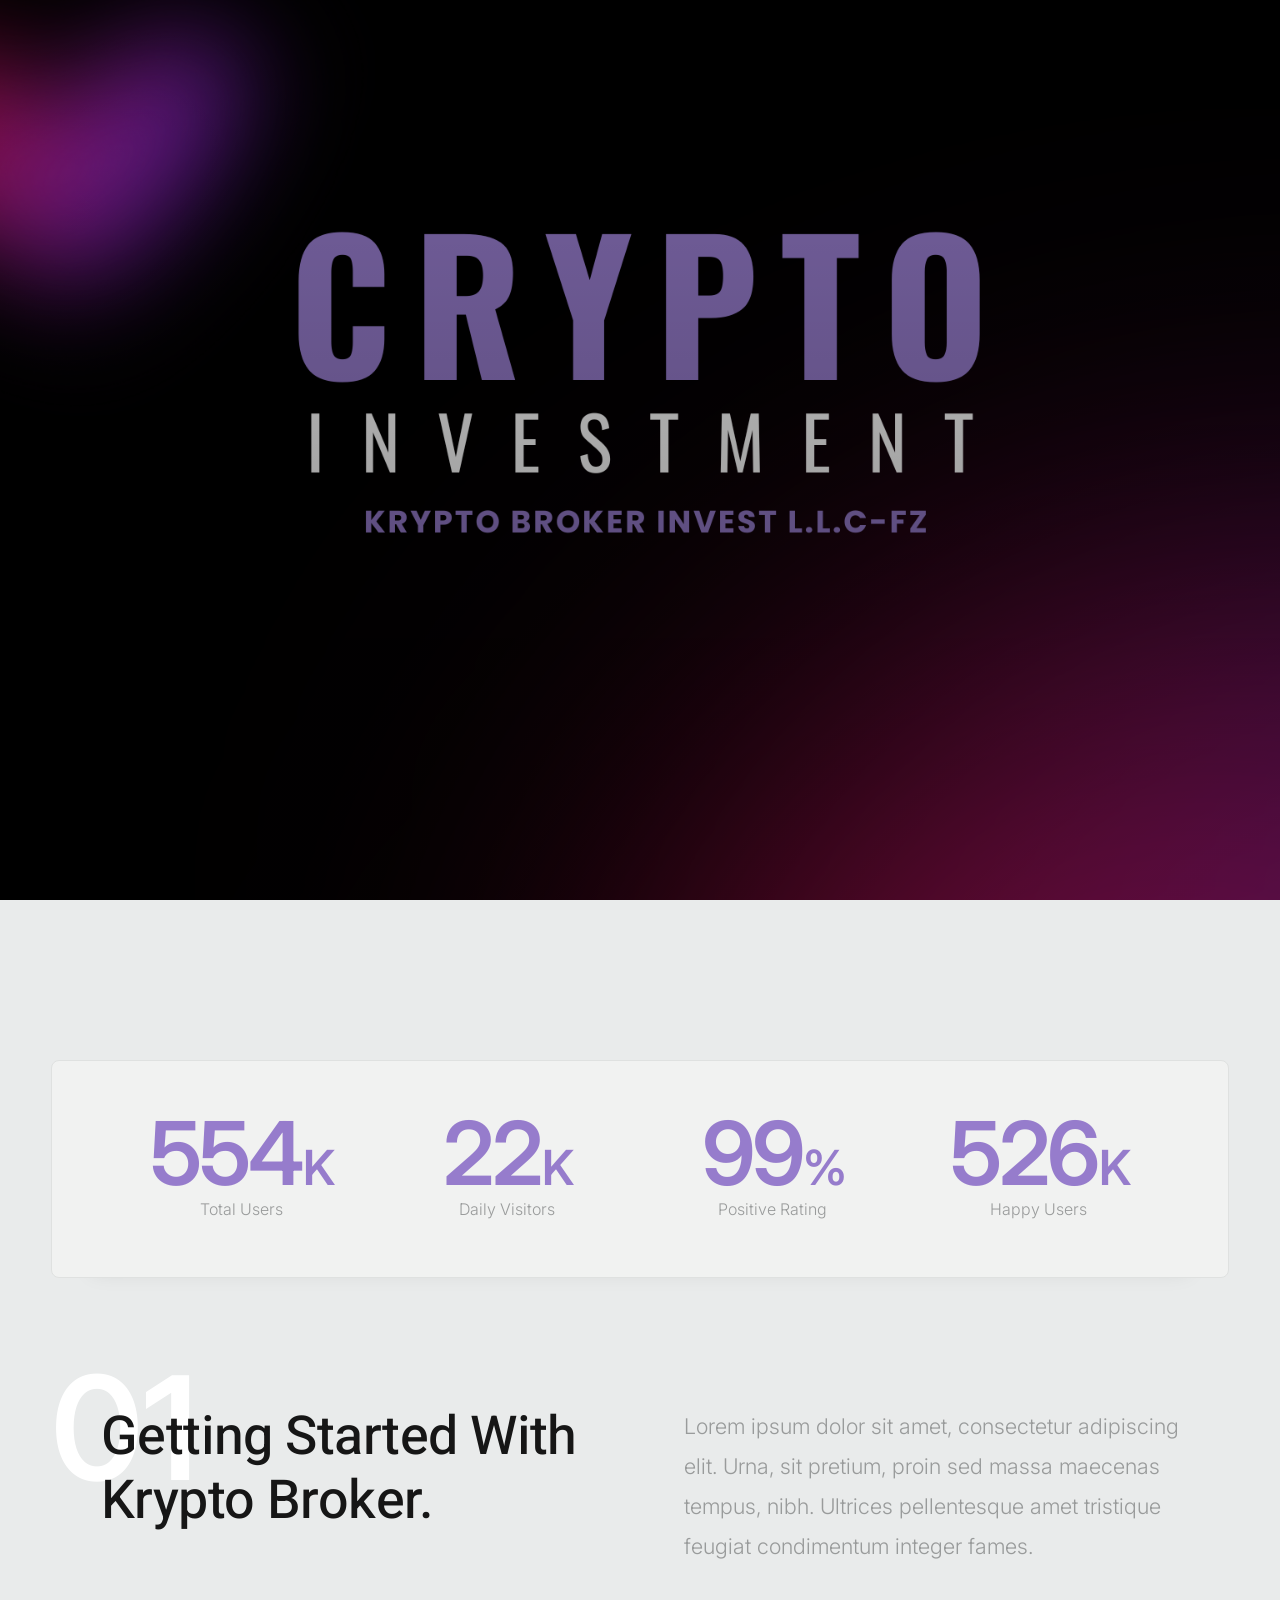
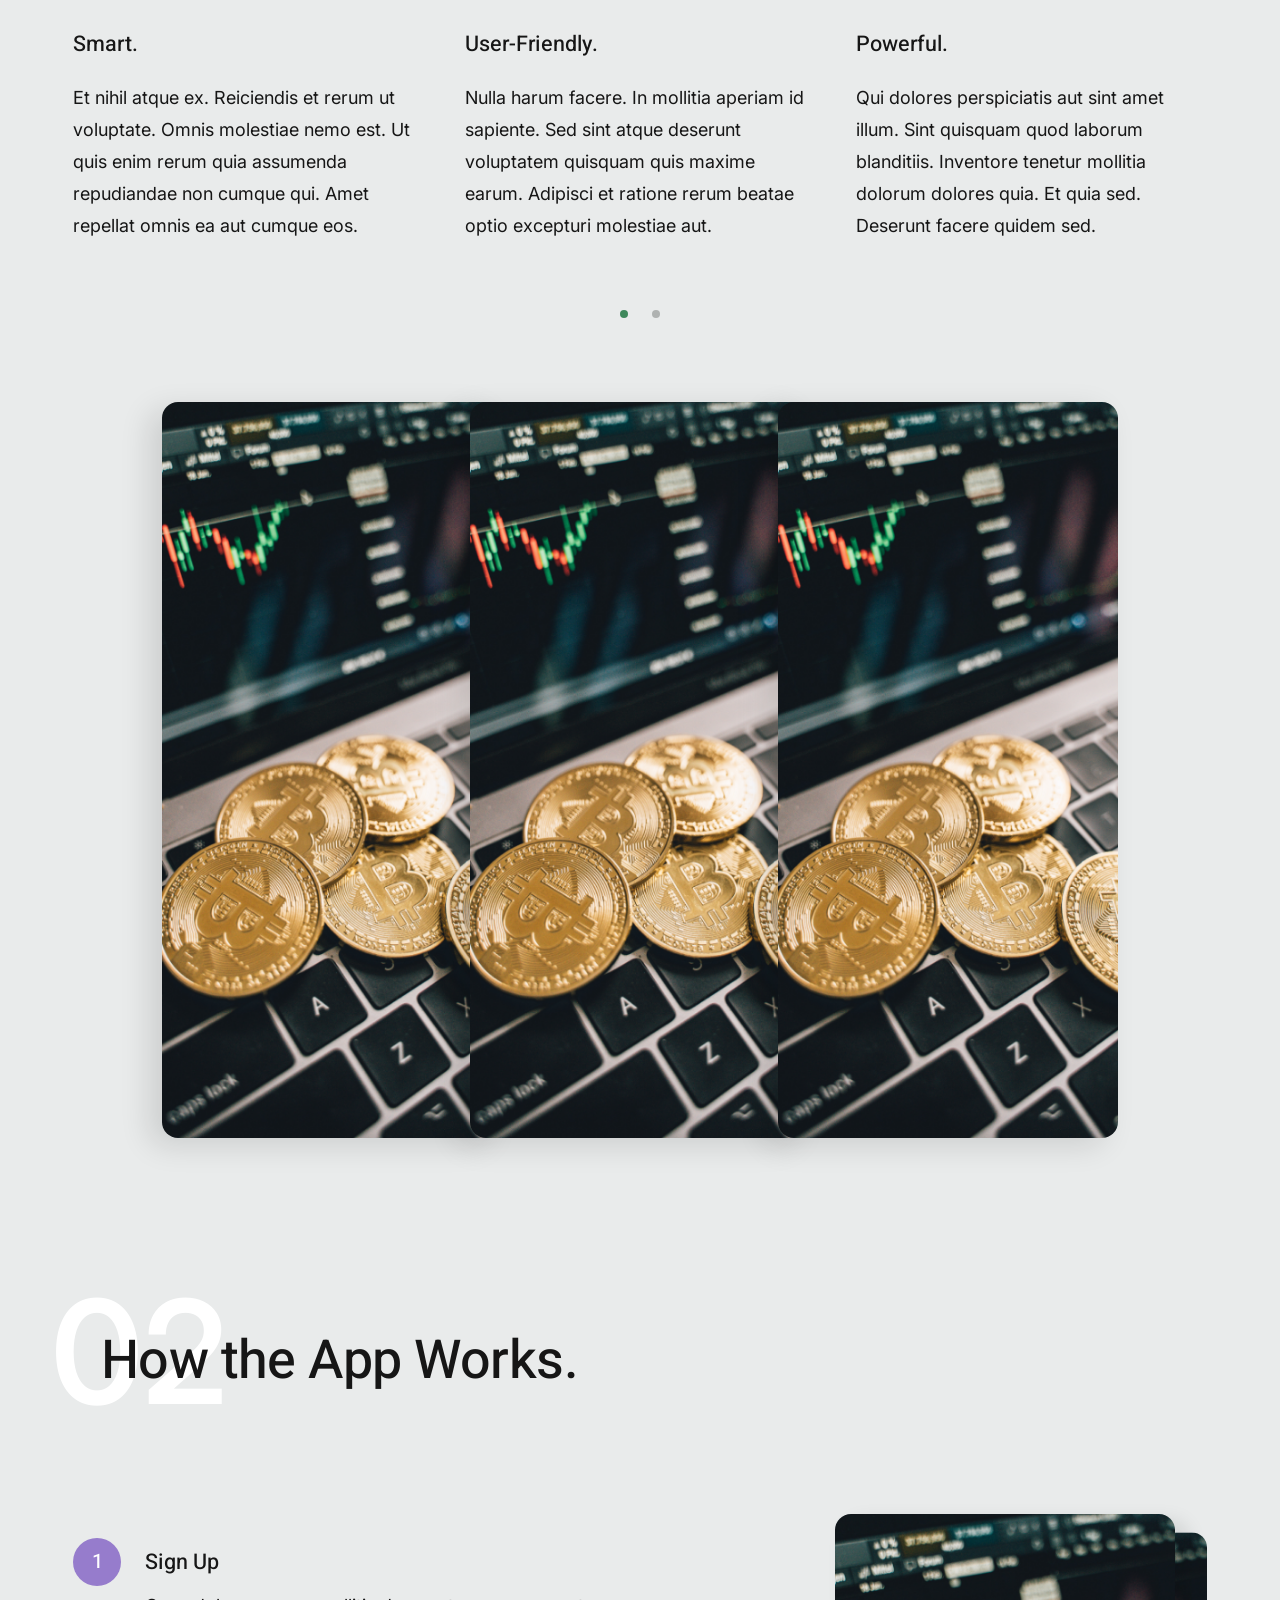
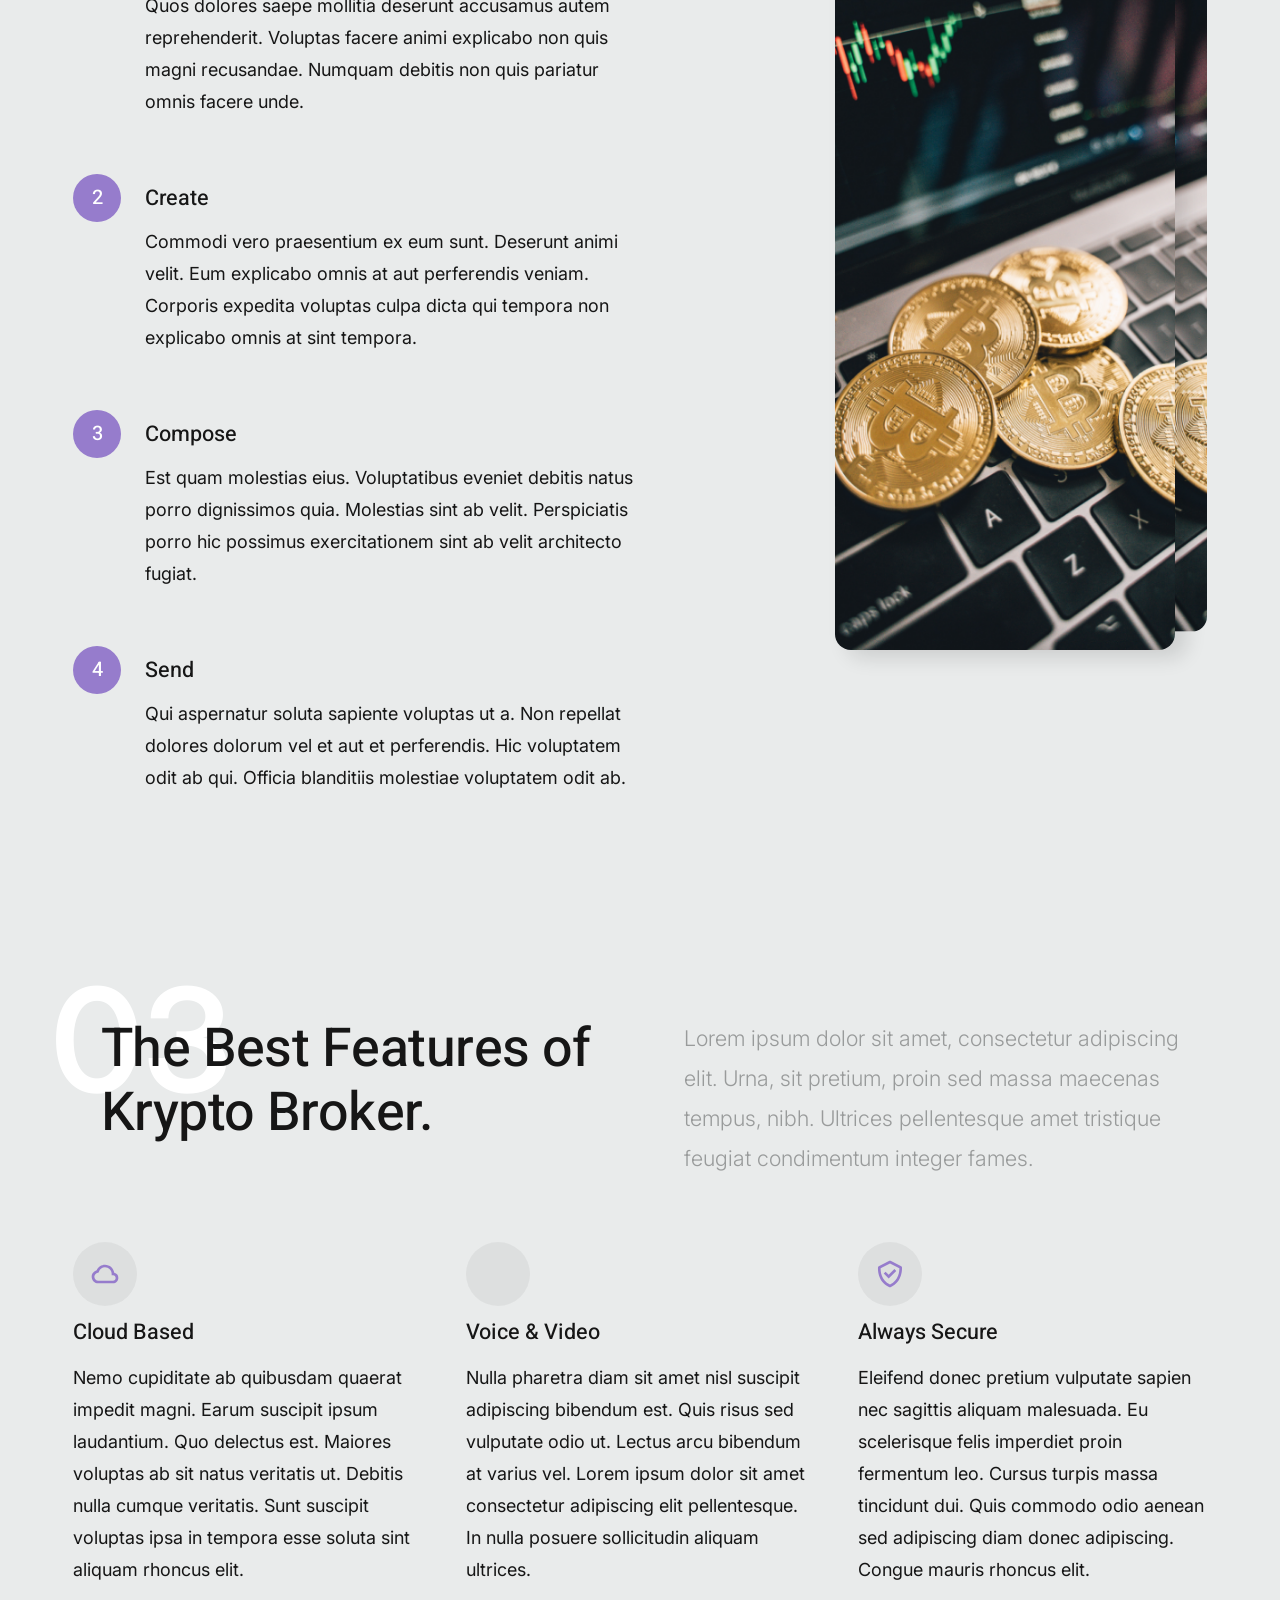
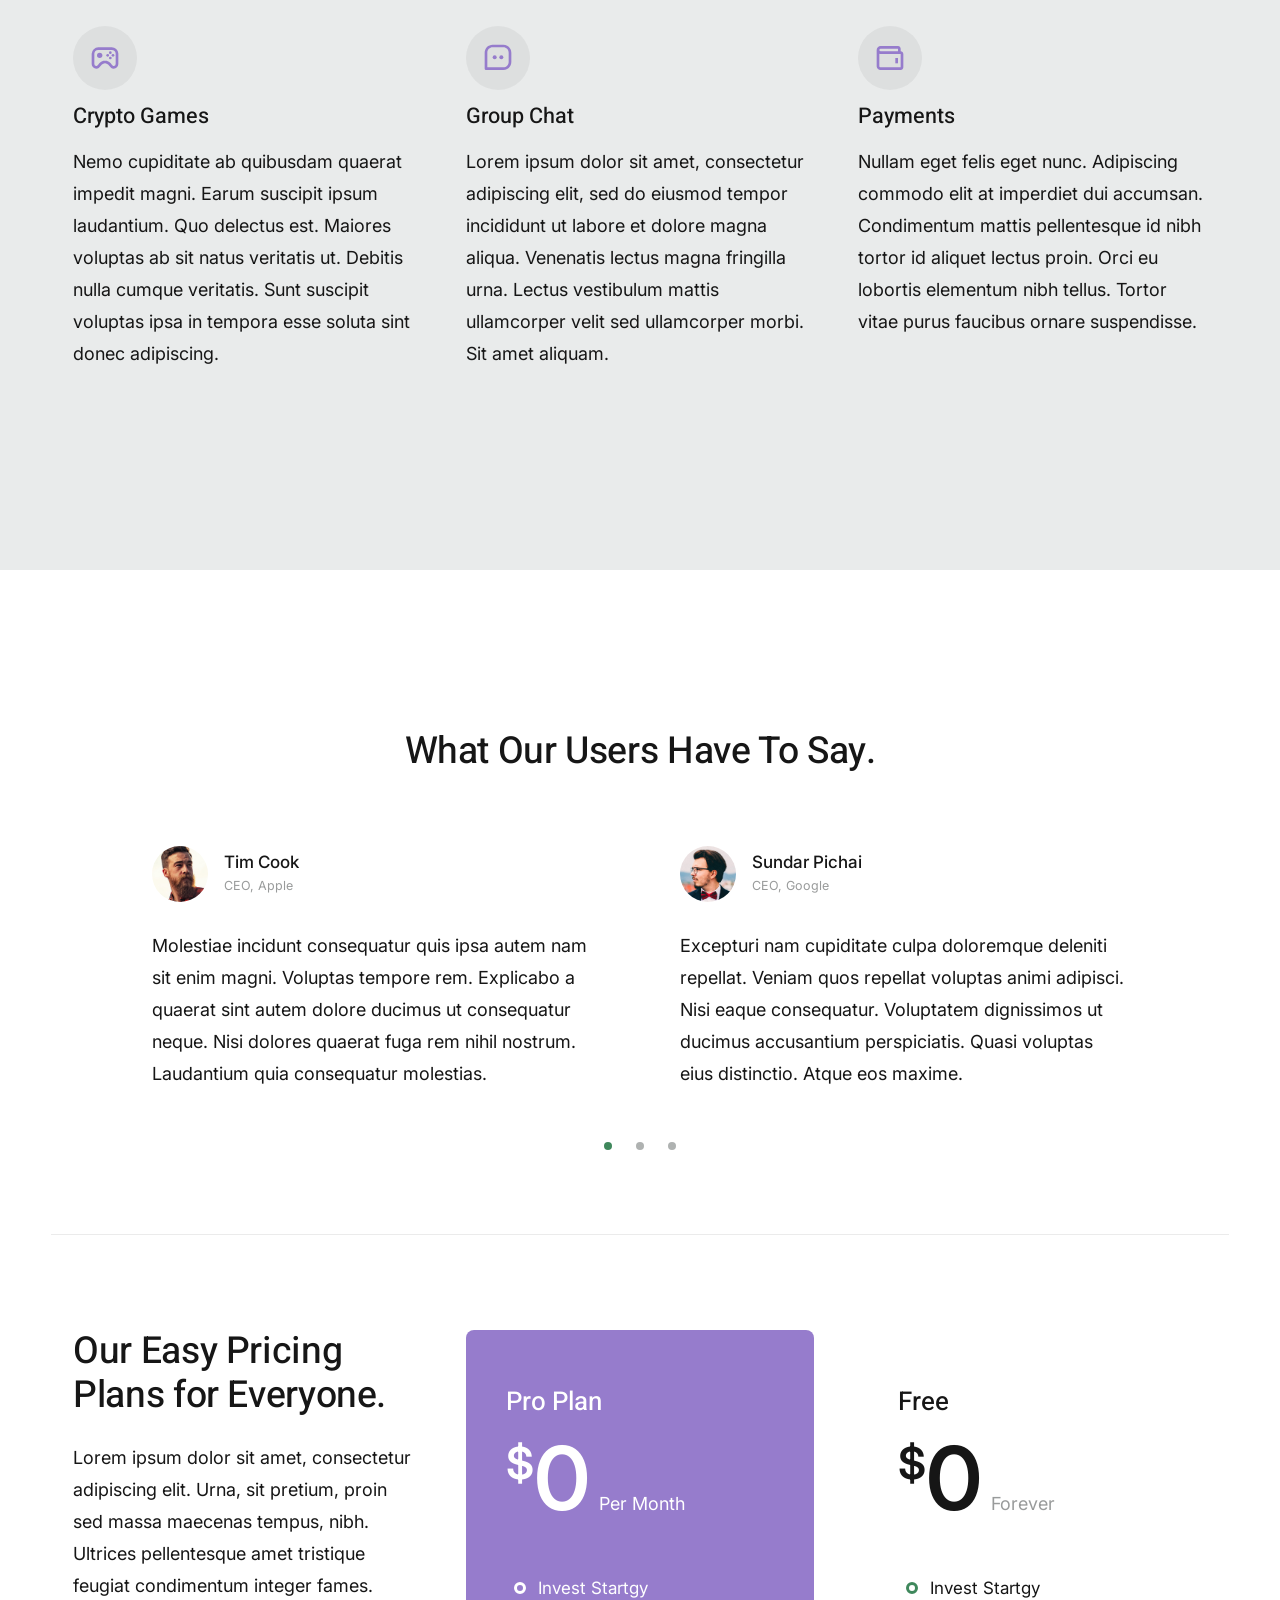
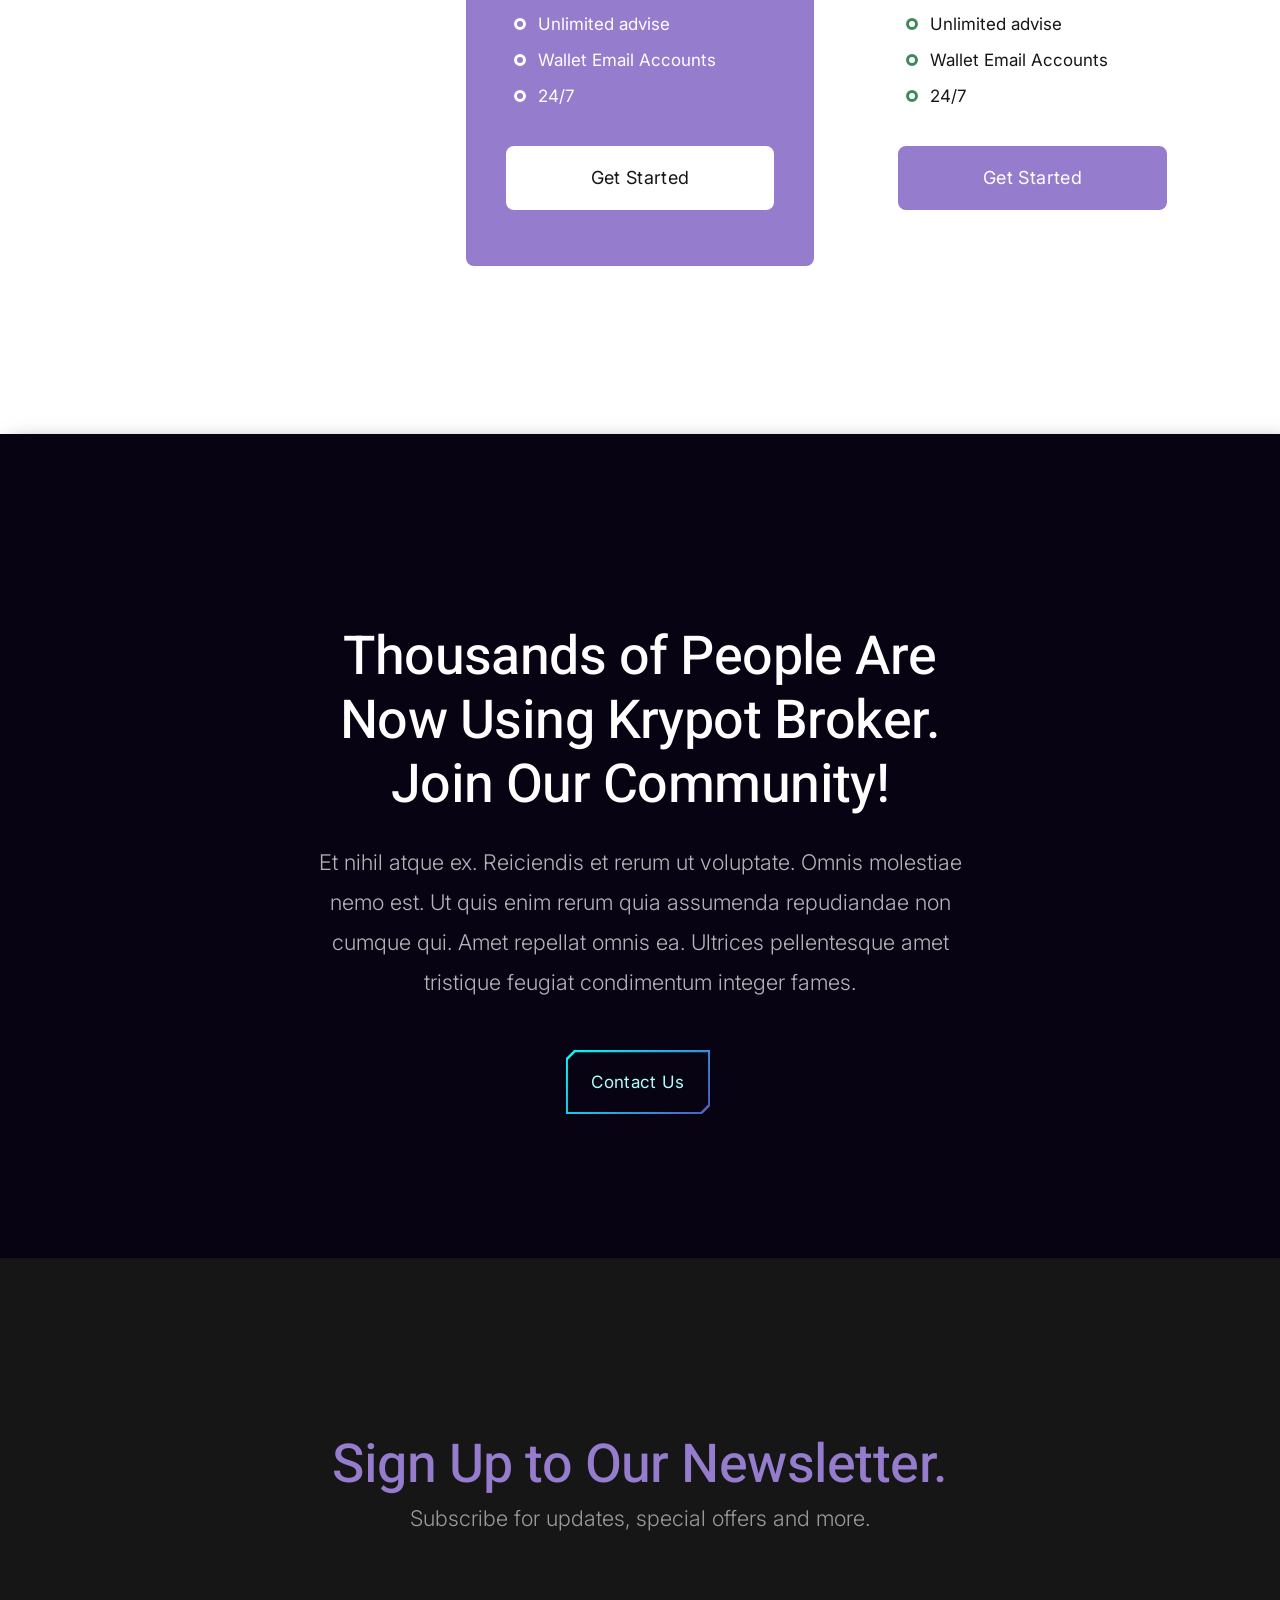
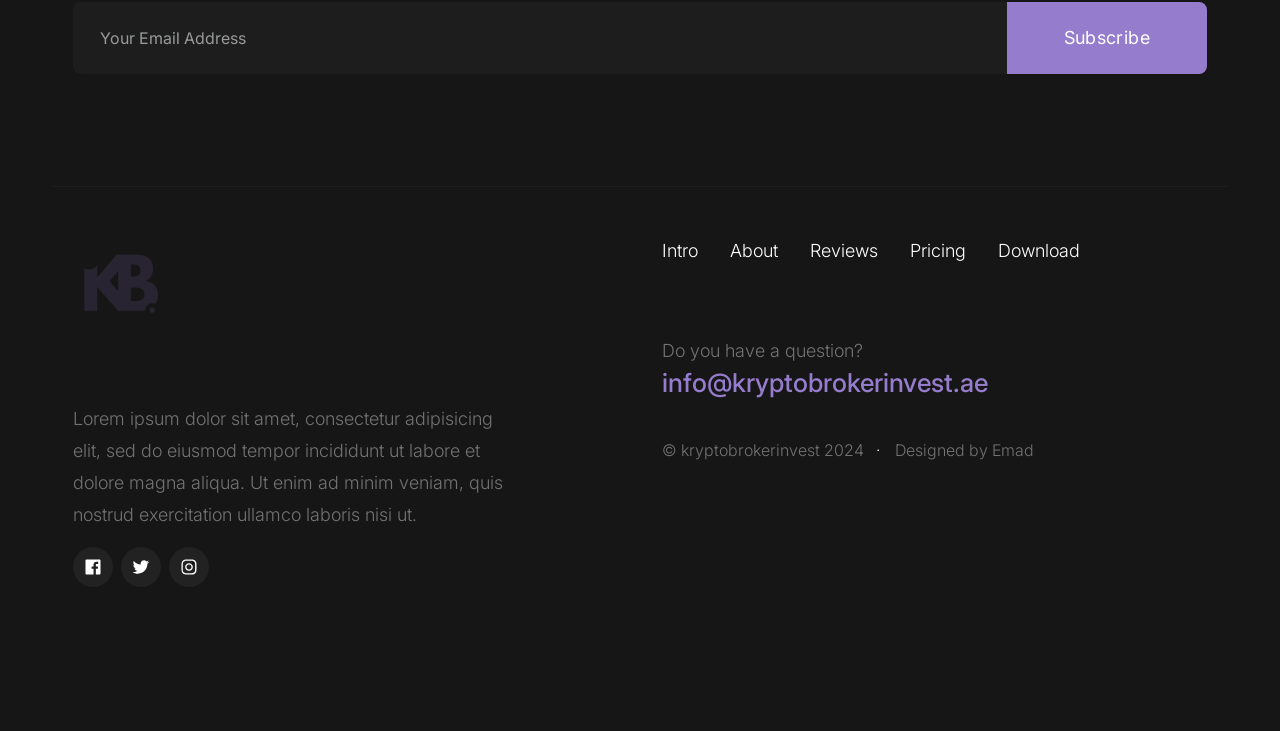
==== commit 7df4c86b: "Update index.html" ====
--- a/index.html
+++ b/index.html
@@ -70,7 +70,7 @@
                 </nav>
 
                 <div class="s-header__cta">
-                    <a href="#download" class="btn btn--stroke s-header__cta-btn smoothscroll">Invest now</a>
+                    <a href="#download" class="btn1 btn--stroke s-header__cta-btn smoothscroll">Invest now</a>
                 </div>
 
             </div> <!-- end s-header__inner -->
@@ -94,7 +94,7 @@
                     <div class="column lg-12 s-intro__content-inner">
                         <div class="s-intro__content-left">
                             <h1 class="s-intro__content-title">
-                            An Amazing Invest <br>
+                            An Amazing Inviest <br>
                             That Does It All.
                             </h1>
                         </div>
@@ -105,7 +105,7 @@
                             </p> 
 
                             <div class="s-intro__content-buttons">
-                                <a href="#download" class="btn btn--primary s-intro__content-btn smoothscroll">Get Started</a>
+                                <a href="#download" class="btn1 btn--stroke smoothscroll">Get Started</a>
                                 <!-- <a href="https://player.vimeo.com/video/14592941?color=00a650&title=0&byline=0&portrait=0" class="s-intro__content-video-btn">
                                     <svg xmlns="http://www.w3.org/2000/svg" width="24" height="24" viewBox="0 0 24 24" style="fill: rgba(0, 0, 0, 1);transform: ;msFilter:;"><path d="M7 6v12l10-6z"></path></svg> -->
                                 </a>
@@ -338,7 +338,7 @@
 
                     <div class="row section-header" data-num="03">
                         <div class="column lg-6 stack-on-1000 title-block">
-                            <h2 class="title text-display-1">The Best Features of The App.</h2>
+                            <h2 class="title text-display-1">The Best Features of Krypto Broker.</h2>
                         </div>
                         <div class="column lg-6 stack-on-1000 desc-block">
                             <p class="desc lead">
@@ -366,7 +366,7 @@
             
                         <div class="column s-about__feature-item">
                             <div class="s-about__feature-icon-block">
-                                <svg xmlns="http://www.w3.org/2000/svg" width="24" height="24" viewBox="0 0 24 24" style="fill: rgba(0, 0, 0, 1);transform: ;msFilter:;"><path d="M18 7c0-1.103-.897-2-2-2H4c-1.103 0-2 .897-2 2v10c0 1.103.897 2 2 2h12c1.103 0 2-.897 2-2v-3.333L22 17V7l-4 3.333V7zm-1.998 10H4V7h12l.001 4.999L16 12l.001.001.001 4.999z"></path></svg>
+                                <!-- <svg xmlns="http://www.w3.org/2000/svg" width="24" height="24" viewBox="0 0 24 24" style="fill: rgba(0, 0, 0, 1);transform: ;msFilter:;"><path d="M18 7c0-1.103-.897-2-2-2H4c-1.103 0-2 .897-2 2v10c0 1.103.897 2 2 2h12c1.103 0 2-.897 2-2v-3.333L22 17V7l-4 3.333V7zm-1.998 10H4V7h12l.001 4.999L16 12l.001.001.001 4.999z"></path></svg> -->
                             </div>
                             <div class="s-about__feature-text">
                                 <h3 class="h5">Voice & Video</h3>
@@ -395,7 +395,7 @@
                                 <svg xmlns="http://www.w3.org/2000/svg" viewBox="0 0 24 24" width="24" height="24" style="fill: rgba(0, 0, 0, 1);transform: ;msFilter:;"><path d="M22 8.65A5 5 0 0 0 17 4H7a5 5 0 0 0-5 4.74A2 2 0 0 0 2 9v7.5A3.48 3.48 0 0 0 5.5 20c1.43 0 2.32-1.06 3.19-2.09.32-.37.65-.76 1-1.1a4.81 4.81 0 0 1 1.54-.75 6.61 6.61 0 0 1 1.54 0 4.81 4.81 0 0 1 1.54.75c.35.34.68.73 1 1.1.87 1 1.76 2.09 3.19 2.09a3.48 3.48 0 0 0 3.5-3.5V9a2.09 2.09 0 0 0 0-.26zm-2 7.85a1.5 1.5 0 0 1-1.5 1.5c-.5 0-1-.64-1.66-1.38-.34-.39-.72-.85-1.15-1.26a6.68 6.68 0 0 0-2.46-1.25 6.93 6.93 0 0 0-2.46 0 6.68 6.68 0 0 0-2.46 1.25c-.43.41-.81.87-1.15 1.26C6.54 17.36 6 18 5.5 18A1.5 1.5 0 0 1 4 16.5V9a.77.77 0 0 0 0-.15A3 3 0 0 1 7 6h10a3 3 0 0 1 3 2.72v.12A.86.86 0 0 0 20 9z"></path><circle cx="16" cy="12" r="1"></circle><circle cx="18" cy="10" r="1"></circle><circle cx="16" cy="8" r="1"></circle><circle cx="14" cy="10" r="1"></circle><circle cx="8" cy="10" r="2"></circle></svg>
                             </div>
                             <div class="s-about__feature-text">
-                                <h3 class="h5">Play Games</h3>
+                                <h3 class="h5">Crypto Games</h3>
                                 <p>Nemo cupiditate ab quibusdam quaerat impedit magni. Earum suscipit ipsum laudantium. 
                                 Quo delectus est. Maiores voluptas ab sit natus veritatis ut. Debitis nulla cumque veritatis.
                                 Sunt suscipit voluptas ipsa in tempora esse soluta sint donec adipiscing.
@@ -595,7 +595,7 @@
 
             <!-- download
             ----------------------------------------------- -->
-            <section id="download" class="s-download target-section">
+            <section id="download" class="btn2 s-download target-section">
                 <div class="row s-download__header">
                     <div class="column lg-12">
                         <h2 class="text-display-1">Thousands of People Are Now Using Krypot Broker. Join Our Community!</h2>
@@ -608,12 +608,7 @@
                 </div>
                 <div class="row s-download__badges-block">
                     <div class="column lg-12 s-download__badges">
-                        <a href="#0" title="" class="badge-appstore">
-                            <img src="images/appstore.png" alt="">
-                        </a>
-                        <a href="#0" title="" class="badge-googleplay">
-                            <img src="images/google-play.png" alt="">
-                        </a>
+                        <button class="btn1">Contact Us</button>
                     </div>
                 </div>
             </section>
@@ -724,4 +719,4 @@
     <script src="js/main.js"></script>
 
 </body>
-</html>+</html>
--- a/css/styles.css
+++ b/css/styles.css
@@ -1,4720 +1,4911 @@
-@charset "UTF-8";
-
-/* =================================================================== 
- * Booth Main Stylesheet
- * Template Ver. 1.0.0
- * 10-20-2021
- * ------------------------------------------------------------------
- *
- * TOC:
- * # SETTINGS
- *      ## fonts 
- *      ## colors 
- *      ## spacing and typescale
- *      ## grid variables
- * # NORMALIZE
- * # BASE SETUP
- * # GRID
- *      ## large screen devices
- *      ## medium screen devices 
- *      ## tablet devices 
- *      ## mobile devices 
- *      ## small screen devices 
- *      ## additional column stackpoints 
- * # UTILITY CLASSES
- * # TYPOGRAPHY 
- *      ## base type styles
- *      ## additional typography & helper classes
- *      ## lists
- *      ## spacing
- * # PRELOADER 
- *      ## page loaded
- * # FORM
- *      ## style placeholder text
- *      ## change autocomplete styles in Chrome
- * # BUTTONS
- * # TABLE
- * # COMPONENTS
- *      ## pagination
- *      ## alert box 
- *      ## skillbars
- *      ## stats tabs
- * # PROJECT-WIDE SHARED STYLES
- *      ## theme-specific typography classes
- *      ## media classes
- *      ## section header
- *      ## swiper overrides
- * # PAGE WRAP
- * # SITE HEADER
- *      ## logo
- *      ## main navigation
- *      ## cta button
- *      ## mobile menu toggle
- * # INTRO
- *      ## intro background
- *      ## intro content
- *      ## intro social
- *      ## intro scroll
- *      ## intro transitions
- * # ABOUT
- *      ## stats
- *      ## info
- *      ## screens
- *      ## how-to
- *      ## features
- * # TESTIMONIALS
- *      ## testimonial slider
- * # PRICING
- *      ## pricing plan blocks
- * # DOWNLOAD
- * # FOOTER
- *      ## subscription form
- *      ## footer logo
- *      ## footer sitelinks
- *      ## footer contact
- *      ## footer social
- *      ## copyright
- *      ## go top
- *
- * ------------------------------------------------------------------ */
-
-/* ===================================================================
- * # SETTINGS
- *
- *
- * ------------------------------------------------------------------- */
-
-/* ------------------------------------------------------------------- 
- * ## fonts 
- * ------------------------------------------------------------------- */
-@import url("https://fonts.googleapis.com/css2?family=Inter:wght@300;400;500;600&family=Heebo:wght@300;400;500;600;700&display=swap");
-
-:root {
-    --font-1    : "Inter", sans-serif;
-    --font-2    : "Heebo", sans-serif;
-
-    /* monospace
-     */
-    --font-mono : Consolas, "Andale Mono", Courier, "Courier New", monospace;
-}
-
-/* ------------------------------------------------------------------- 
- * ## colors
- * ------------------------------------------------------------------- */
-:root {
-
-    /* color-1(#3F885C)
-     * color-2(#BA2D0B)
-     */
-    --color-1                       : hsla(144, 37%, 39%, 1);
-    --color-2                       : hsla(12, 89%, 39%, 1);
-
-    /* theme color variations
-     */
-    --color-1-lightest              : hsla(144, 37%, 79%, 1);
-    --color-1-lighter               : hsla(144, 37%, 69%, 1);
-    --color-1-light                 : hsla(144, 37%, 49%, 1);
-    --color-1-dark                  : hsla(144, 37%, 29%, 1);
-    --color-1-darker                : hsla(144, 37%, 19%, 1);
-    --color-1-darkest               : hsla(144, 37%, 9%, 1);
-
-    --color-2-lighter               : hsla(12, 89%, 59%, 1);
-    --color-2-light                 : hsla(12, 89%, 49%, 1);
-    --color-2-dark                  : hsla(12, 89%, 29%, 1);
-    --color-2-darker                : hsla(12, 89%, 19%, 1);
-    --color-2-darkest               : hsla(12, 89%, 9%, 1);
-
-    /* feedback colors
-     * color-error(#ffd1d2), color-success(#c8e675), 
-     * color-info(#d7ecfb), color-notice(#fff099)
-     */
-    --color-error                   : hsla(359, 100%, 91%, 1);
-    --color-success                 : hsla(76, 69%, 68%, 1);
-    --color-info                    : hsla(205, 82%, 91%, 1);
-    --color-notice                  : hsla(51, 100%, 80%, 1);
-    --color-error-content           : hsla(359, 50%, 50%, 1);
-    --color-success-content         : hsla(76, 29%, 28%, 1);
-    --color-info-content            : hsla(205, 32%, 31%, 1);
-    --color-notice-content          : hsla(51, 30%, 30%, 1);
-
-    /* shades 
-     * generated using 
-     * Tint & Shade Generator 
-     * (https://maketintsandshades.com/)
-     */
-    --color-black                   : #000000;
-    --color-gray-19                 : #161616;
-    --color-gray-18                 : #2c2c2c;
-    --color-gray-17                 : #424342;
-    --color-gray-16                 : #585958;
-    --color-gray-15                 : #6e6f6f;
-    --color-gray-14                 : #838585;
-    --color-gray-13                 : #999b9b;
-    --color-gray-12                 : #afb2b1;
-    --color-gray-11                 : #c5c8c7;
-    --color-gray-10                 : #dbdedd;
-    --color-gray-9                  : #dfe1e0;
-    --color-gray-8                  : #e2e5e4;
-    --color-gray-7                  : #e6e8e7;
-    --color-gray-6                  : #e9ebeb;
-    --color-gray-5                  : #edefee;
-    --color-gray-4                  : #f1f2f1;
-    --color-gray-3                  : #f4f5f5;
-    --color-gray-2                  : #f8f8f8;
-    --color-gray-1                  : #fbfcfc;
-    --color-white                   : #ffffff;
-
-    /* text
-     */
-    --color-text                    : var(--color-gray-19);
-    --color-text-dark               : var(--color-gray-19);
-    --color-text-light              : var(--color-gray-13);
-    --color-placeholder             : var(--color-gray-13);
-
-    /* buttons
-     */
-    --color-btn                     : var(--color-gray-6);
-    --color-btn-text                : var(--color-black);
-    --color-btn-hover               : var(--color-gray-8);
-    --color-btn-hover-text          : var(--color-black);
-    --color-btn-primary             : #967CCC;
-    --color-btn-primary-text        : var(--color-white);
-    --color-btn-primary-hover       : var(--color-1-dark);
-    --color-btn-primary-hover-text  : var(--color-white);
-    --color-btn-stroke              : var(--color-black);
-    --color-btn-stroke-text         : var(--color-black);
-    --color-btn-stroke-hover        : var(--color-black);
-    --color-btn-stroke-hover-text   : var(--color-white);
-
-    /* preloader
-     */
-    --color-preloader-bg            : var(--color-gray-19);
-    --color-loader                  : white;
-    --color-loader-light            : rgba(255, 255, 255, 0.1);
-
-    /* others
-     */
-    --color-body                    : white;
-    --color-border                  : rgba(0, 0, 0, 0.08);
-    --border-radius                 : 8px;
-}
-
-/* ------------------------------------------------------------------- 
- * ## spacing and typescale
- * ------------------------------------------------------------------- */
-:root {
-
-    /* spacing
-     * base font size: 18px 
-     * vertical space unit : 32px
-     */
-    --base-size         : 62.5%;
-    --multiplier        : 1;
-    --base-font-size    : calc(1.8rem * var(--multiplier));
-    --space             : calc(3.2rem * var(--multiplier));
-
-    /* vertical spacing 
-     */
-    --vspace-0_125      : calc(0.125 * var(--space));
-    --vspace-0_25       : calc(0.25 * var(--space));
-    --vspace-0_375      : calc(0.375 * var(--space));
-    --vspace-0_5        : calc(0.5 * var(--space));
-    --vspace-0_625      : calc(0.625 * var(--space));
-    --vspace-0_75       : calc(0.75 * var(--space));
-    --vspace-0_875      : calc(0.875 * var(--space));
-    --vspace-1          : calc(var(--space));
-    --vspace-1_25       : calc(1.25 * var(--space));
-    --vspace-1_5        : calc(1.5 * var(--space));
-    --vspace-1_75       : calc(1.75 * var(--space));
-    --vspace-2          : calc(2 * var(--space));
-    --vspace-2_5        : calc(2.5 * var(--space));
-    --vspace-3          : calc(3 * var(--space));
-    --vspace-3_5        : calc(3.5 * var(--space));
-    --vspace-4          : calc(4 * var(--space));
-    --vspace-4_5        : calc(4.5 * var(--space));
-    --vspace-5          : calc(5 * var(--space));
-
-    /* type scale
-     * ratio 1:2 | base: 18px
-     * -------------------------------------------------------
-     *
-     * --text-display-3 = (77.40px)
-     * --text-display-2 = (64.50px)
-     * --text-display-1 = (53.75px)
-     * --text-xxxl      = (44.79px)
-     * --text-xxl       = (37.32px)
-     * --text-xl        = (31.10px)
-     * --text-lg        = (25.92px)
-     * --text-md        = (21.60px)
-     * --text-size      = (18.00px) BASE
-     * --text-sm        = (15.00px)
-     * --text-xs        = (12.50px)
-     *
-     * ---------------------------------------------------------
-     */
-    --text-scale-ratio  : 1.2;
-    --text-size         : var(--base-font-size);
-    --text-xs           : calc((var(--text-size) / var(--text-scale-ratio)) / var(--text-scale-ratio));
-    --text-sm           : calc(var(--text-xs) * var(--text-scale-ratio));
-    --text-md           : calc(var(--text-sm) * var(--text-scale-ratio) * var(--text-scale-ratio));
-    --text-lg           : calc(var(--text-md) * var(--text-scale-ratio));
-    --text-xl           : calc(var(--text-lg) * var(--text-scale-ratio));
-    --text-xxl          : calc(var(--text-xl) * var(--text-scale-ratio));
-    --text-xxxl         : calc(var(--text-xxl) * var(--text-scale-ratio));
-    --text-display-1    : calc(var(--text-xxxl) * var(--text-scale-ratio));
-    --text-display-2    : calc(var(--text-display-1) * var(--text-scale-ratio));
-    --text-display-3    : calc(var(--text-display-2) * var(--text-scale-ratio));
-
-    /* default button height
-     */
-    --vspace-btn        : var(--vspace-2);
-}
-
-/* on mobile devices below 600px, change the value of '--multiplier' 
- * to adjust the values of base font size and vertical space unit.
- */
-@media screen and (max-width: 600px) {
+    @charset "UTF-8";
+
+    /* =================================================================== 
+    * Booth Main Stylesheet
+    * Template Ver. 1.0.0
+    * 10-20-2021
+    * ------------------------------------------------------------------
+    *
+    * TOC:
+    * # SETTINGS
+    *      ## fonts 
+    *      ## colors 
+    *      ## spacing and typescale
+    *      ## grid variables
+    * # NORMALIZE
+    * # BASE SETUP
+    * # GRID
+    *      ## large screen devices
+    *      ## medium screen devices 
+    *      ## tablet devices 
+    *      ## mobile devices 
+    *      ## small screen devices 
+    *      ## additional column stackpoints 
+    * # UTILITY CLASSES
+    * # TYPOGRAPHY 
+    *      ## base type styles
+    *      ## additional typography & helper classes
+    *      ## lists
+    *      ## spacing
+    * # PRELOADER 
+    *      ## page loaded
+    * # FORM
+    *      ## style placeholder text
+    *      ## change autocomplete styles in Chrome
+    * # BUTTONS
+    * # TABLE
+    * # COMPONENTS
+    *      ## pagination
+    *      ## alert box 
+    *      ## skillbars
+    *      ## stats tabs
+    * # PROJECT-WIDE SHARED STYLES
+    *      ## theme-specific typography classes
+    *      ## media classes
+    *      ## section header
+    *      ## swiper overrides
+    * # PAGE WRAP
+    * # SITE HEADER
+    *      ## logo
+    *      ## main navigation
+    *      ## cta button
+    *      ## mobile menu toggle
+    * # INTRO
+    *      ## intro background
+    *      ## intro content
+    *      ## intro social
+    *      ## intro scroll
+    *      ## intro transitions
+    * # ABOUT
+    *      ## stats
+    *      ## info
+    *      ## screens
+    *      ## how-to
+    *      ## features
+    * # TESTIMONIALS
+    *      ## testimonial slider
+    * # PRICING
+    *      ## pricing plan blocks
+    * # DOWNLOAD
+    * # FOOTER
+    *      ## subscription form
+    *      ## footer logo
+    *      ## footer sitelinks
+    *      ## footer contact
+    *      ## footer social
+    *      ## copyright
+    *      ## go top
+    *
+    * ------------------------------------------------------------------ */
+
+    /* ===================================================================
+    * # SETTINGS
+    *
+    *
+    * ------------------------------------------------------------------- */
+
+    /* ------------------------------------------------------------------- 
+    * ## fonts 
+    * ------------------------------------------------------------------- */
+    @import url("https://fonts.googleapis.com/css2?family=Inter:wght@300;400;500;600&family=Heebo:wght@300;400;500;600;700&display=swap");
+
     :root {
-        --multiplier : 0.9375;
-    }
-}
-
-/* ------------------------------------------------------------------- 
- * ## grid variables
- * ------------------------------------------------------------------- */
-:root {
-
-    /* widths for rows and containers
-     */
-    --width-full     : 100%;
-    --width-max      : 1200px;
-    --width-wide     : 1400px;
-    --width-wider    : 1600px;
-    --width-widest   : 1800px;
-    --width-narrow   : 1000px;
-    --width-narrower : 800px;
-    --width-grid-max : var(--width-max);
-
-    /* gutter
-     */
-    --gutter         : 2.2rem;
-}
-
-/* on medium screen devices
- */
-@media screen and (max-width: 1200px) {
+        --font-1    : "Inter", sans-serif;
+        --font-2    : "Heebo", sans-serif;
+
+        /* monospace
+        */
+        --font-mono : Consolas, "Andale Mono", Courier, "Courier New", monospace;
+    }
+
+    /* ------------------------------------------------------------------- 
+    * ## colors
+    * ------------------------------------------------------------------- */
     :root {
-        --gutter : 2rem;
-    }
-}
-
-/* on mobile devices
- */
-@media screen and (max-width: 600px) {
+
+        /* color-1(#3F885C)
+        * color-2(#BA2D0B)
+        */
+        --color-1                       : hsla(144, 37%, 39%, 1);
+        --color-2                       : hsla(12, 89%, 39%, 1);
+
+        /* theme color variations
+        */
+        --color-1-lightest              : hsla(144, 37%, 79%, 1);
+        --color-1-lighter               : hsla(144, 37%, 69%, 1);
+        --color-1-light                 : hsla(144, 37%, 49%, 1);
+        --color-1-dark                  : hsla(144, 37%, 29%, 1);
+        --color-1-darker                : hsla(144, 37%, 19%, 1);
+        --color-1-darkest               : hsla(144, 37%, 9%, 1);
+
+        --color-2-lighter               : hsla(12, 89%, 59%, 1);
+        --color-2-light                 : hsla(12, 89%, 49%, 1);
+        --color-2-dark                  : hsla(12, 89%, 29%, 1);
+        --color-2-darker                : hsla(12, 89%, 19%, 1);
+        --color-2-darkest               : hsla(12, 89%, 9%, 1);
+
+        /* feedback colors
+        * color-error(#ffd1d2), color-success(#c8e675), 
+        * color-info(#d7ecfb), color-notice(#fff099)
+        */
+        --color-error                   : hsla(359, 100%, 91%, 1);
+        --color-success                 : hsla(76, 69%, 68%, 1);
+        --color-info                    : hsla(205, 82%, 91%, 1);
+        --color-notice                  : hsla(51, 100%, 80%, 1);
+        --color-error-content           : hsla(359, 50%, 50%, 1);
+        --color-success-content         : hsla(76, 29%, 28%, 1);
+        --color-info-content            : hsla(205, 32%, 31%, 1);
+        --color-notice-content          : hsla(51, 30%, 30%, 1);
+
+        /* shades 
+        * generated using 
+        * Tint & Shade Generator 
+        * (https://maketintsandshades.com/)
+        */
+        --color-black                   : #000000;
+        --color-gray-19                 : #161616;
+        --color-gray-18                 : #2c2c2c;
+        --color-gray-17                 : #424342;
+        --color-gray-16                 : #585958;
+        --color-gray-15                 : #6e6f6f;
+        --color-gray-14                 : #838585;
+        --color-gray-13                 : #999b9b;
+        --color-gray-12                 : #afb2b1;
+        --color-gray-11                 : #c5c8c7;
+        --color-gray-10                 : #dbdedd;
+        --color-gray-9                  : #dfe1e0;
+        --color-gray-8                  : #e2e5e4;
+        --color-gray-7                  : #e6e8e7;
+        --color-gray-6                  : #e9ebeb;
+        --color-gray-5                  : #edefee;
+        --color-gray-4                  : #f1f2f1;
+        --color-gray-3                  : #f4f5f5;
+        --color-gray-2                  : #f8f8f8;
+        --color-gray-1                  : #fbfcfc;
+        --color-white                   : #ffffff;
+
+        /* text
+        */
+        --color-text                    : var(--color-gray-19);
+        --color-text-dark               : var(--color-gray-19);
+        --color-text-light              : var(--color-gray-13);
+        --color-placeholder             : var(--color-gray-13);
+
+        /* buttons
+        */
+        --color-btn                     : var(--color-gray-6);
+        --color-btn-text                : var(--color-black);
+        --color-btn-hover               : var(--color-gray-8);
+        --color-btn-hover-text          : var(--color-black);
+        --color-btn-primary             : #967CCC;
+        --color-btn-primary-text        : var(--color-white);
+        --color-btn-primary-hover       : var(--color-1-dark);
+        --color-btn-primary-hover-text  : var(--color-white);
+        --color-btn-stroke              : var(--color-black);
+        --color-btn-stroke-text         : var(--color-black);
+        --color-btn-stroke-hover        : var(--color-black);
+        --color-btn-stroke-hover-text   : var(--color-white);
+
+        /* preloader
+        */
+        --color-preloader-bg            : var(--color-gray-19);
+        --color-loader                  : white;
+        --color-loader-light            : rgba(255, 255, 255, 0.1);
+
+        /* others
+        */
+        --color-body                    : white;
+        --color-border                  : rgba(0, 0, 0, 0.08);
+        --border-radius                 : 8px;
+    }
+
+    /* ------------------------------------------------------------------- 
+    * ## spacing and typescale
+    * ------------------------------------------------------------------- */
     :root {
-        --gutter : 1rem;
-    }
-}
-
-
-
-/* ====================================================================
- * # NORMALIZE
- *
- *
- * --------------------------------------------------------------------
- * normalize.css v8.0.1 | MIT License |
- * github.com/necolas/normalize.css
- * -------------------------------------------------------------------- */
-html {
-    line-height              : 1.15;
-    -webkit-text-size-adjust : 100%;
-}
-
-body {
-    margin : 0;
-}
-
-main {
-    display : block;
-}
-
-h1 {
-    font-size : 2em;
-    margin    : 0.67em 0;
-}
-
-hr {
-    box-sizing : content-box;
-    height     : 0;
-    overflow   : visible;
-}
-
-pre {
-    font-family : monospace, monospace;
-    font-size   : 1em;
-}
-
-a {
-    background-color : transparent;
-}
-
-abbr[title] {
-    border-bottom   : none;
-    text-decoration : underline;
-    text-decoration : underline dotted;
-}
-
-b,
-strong {
-    font-weight : bolder;
-}
-
-code,
-kbd,
-samp {
-    font-family : monospace, monospace;
-    font-size   : 1em;
-}
-
-small {
-    font-size : 80%;
-}
-
-sub,
-sup {
-    font-size      : 75%;
-    line-height    : 0;
-    position       : relative;
-    vertical-align : baseline;
-}
-
-sub {
-    bottom : -0.25em;
-}
-
-sup {
-    top : -0.5em;
-}
-
-img {
-    border-style : none;
-}
-
-button,
-input,
-optgroup,
-select,
-textarea {
-    font-family : inherit;
-    font-size   : 100%;
-    line-height : 1.15;
-    margin      : 0;
-}
-
-button,
-input {
-    overflow : visible;
-}
-
-button,
-select {
-    text-transform : none;
-}
-
-button,
-[type="button"],
-[type="reset"],
-[type="submit"] {
-    -webkit-appearance : button;
-}
-
-button::-moz-focus-inner,
-[type="button"]::-moz-focus-inner,
-[type="reset"]::-moz-focus-inner,
-[type="submit"]::-moz-focus-inner {
-    border-style : none;
-    padding      : 0;
-}
-
-button:-moz-focusring,
-[type="button"]:-moz-focusring,
-[type="reset"]:-moz-focusring,
-[type="submit"]:-moz-focusring {
-    outline : 1px dotted ButtonText;
-}
-
-fieldset {
-    padding : 0.35em 0.75em 0.625em;
-}
-
-legend {
-    box-sizing  : border-box;
-    color       : inherit;
-    display     : table;
-    max-width   : 100%;
-    padding     : 0;
-    white-space : normal;
-}
-
-progress {
-    vertical-align : baseline;
-}
-
-textarea {
-    overflow : auto;
-}
-
-[type="checkbox"],
-[type="radio"] {
-    box-sizing : border-box;
-    padding    : 0;
-}
-
-[type="number"]::-webkit-inner-spin-button,
-[type="number"]::-webkit-outer-spin-button {
-    height : auto;
-}
-
-[type="search"] {
-    -webkit-appearance : textfield;
-    outline-offset     : -2px;
-}
-
-[type="search"]::-webkit-search-decoration {
-    -webkit-appearance : none;
-}
-
-::-webkit-file-upload-button {
-    -webkit-appearance : button;
-    font               : inherit;
-}
-
-details {
-    display : block;
-}
-
-summary {
-    display : list-item;
-}
-
-template {
-    display : none;
-}
-
-[hidden] {
-    display : none;
-}
-
-
-
-/* ===================================================================
- * # BASE SETUP
- *
- *
- * ------------------------------------------------------------------- */
-html {
-    font-size  : var(--base-size);
-    box-sizing : border-box;
-}
-
-*,
-*::before,
-*::after {
-    box-sizing : inherit;
-}
-
-html,
-body {
-    height : 100%;
-}
-
-body {
-    background-color            : var(--color-body);
-    -webkit-overflow-scrolling  : touch;
-    -webkit-text-size-adjust    : 100%;
-    -webkit-tap-highlight-color : rgba(0, 0, 0, 0);
-    -webkit-font-smoothing      : antialiased;
-    -moz-osx-font-smoothing     : grayscale;
-}
-
-p {
-    font-size      : inherit;
-    text-rendering : optimizeLegibility;
-}
-
-a {
-    text-decoration : none;
-}
-
-svg,
-img,
-video {
-    max-width : 100%;
-    height    : auto;
-}
-
-pre {
-    overflow : auto;
-}
-
-div,
-dl,
-dt,
-dd,
-ul,
-ol,
-li,
-h1,
-h2,
-h3,
-h4,
-h5,
-h6,
-pre,
-form,
-p,
-blockquote,
-th,
-td {
-    margin  : 0;
-    padding : 0;
-}
-
-input[type="email"],
-input[type="number"],
-input[type="search"],
-input[type="text"],
-input[type="tel"],
-input[type="url"],
-input[type="password"],
-textarea {
-    -webkit-appearance : none;
-    -moz-appearance    : none;
-    appearance         : none;
-}
-
-
-
-/* ===================================================================
- * # GRID v4.0.0
- *
- *
- *   -----------------------------------------------------------------
- * - Grid breakpoints are based on MAXIMUM WIDTH media queries, 
- *   meaning they apply to that one breakpoint and ALL THOSE BELOW IT.
- * - Grid columns without a specified width will automatically layout 
- *   as equal width columns.
- *
- * - BLOCK GRID columns(columns inside BLOCK GRID containers) are 
- *   equally-sized columns define at parent/row level. 
- *   A BLOCK GRID container's class attribute value begins with "block-".
- *
- * ------------------------------------------------------------------- */
-
-/* row 
- */
-.row {
-    width     : 92%;
-    max-width : var(--width-grid-max);
-    margin    : 0 auto;
-    display   : flex;
-    flex-flow : row wrap;
-}
-
-.row .row {
-    width        : auto;
-    max-width    : none;
-    margin-left  : calc(var(--gutter) * -1);
-    margin-right : calc(var(--gutter) * -1);
-}
-
-/* column
- */
-.column {
-    display : block;
-    flex    : 1 1 0%;
-    padding : 0 var(--gutter);
-}
-
-.collapse>.column,
-.column.collapse {
-    padding : 0;
-}
-
-/* row utility classes
- */
-.row.row-wrap {
-    flex-wrap : wrap;
-}
-
-.row.row-nowrap {
-    flex-wrap : nowrap;
-}
-
-.row.row-y-top {
-    align-items : flex-start;
-}
-
-.row.row-y-bottom {
-    align-items : flex-end;
-}
-
-.row.row-y-center {
-    align-items : center;
-}
-
-.row.row-stretch {
-    align-items : stretch;
-}
-
-.row.row-baseline {
-    align-items : baseline;
-}
-
-.row.row-x-left {
-    justify-content : flex-start;
-}
-
-.row.row-x-right {
-    justify-content : flex-end;
-}
-
-.row.row-x-center {
-    justify-content : center;
-}
-
-/* --------------------------------------------------------------------
- * ## large screen devices 
- * -------------------------------------------------------------------- */
-.lg-1 {
-    flex  : none;
-    width : 8.33333%;
-}
-
-.lg-2 {
-    flex  : none;
-    width : 16.66667%;
-}
-
-.lg-3 {
-    flex  : none;
-    width : 25%;
-}
-
-.lg-4 {
-    flex  : none;
-    width : 33.33333%;
-}
-
-.lg-5 {
-    flex  : none;
-    width : 41.66667%;
-}
-
-.lg-6 {
-    flex  : none;
-    width : 50%;
-}
-
-.lg-7 {
-    flex  : none;
-    width : 58.33333%;
-}
-
-.lg-8 {
-    flex  : none;
-    width : 66.66667%;
-}
-
-.lg-9 {
-    flex  : none;
-    width : 75%;
-}
-
-.lg-10 {
-    flex  : none;
-    width : 83.33333%;
-}
-
-.lg-11 {
-    flex  : none;
-    width : 91.66667%;
-}
-
-.lg-12 {
-    flex  : none;
-    width : 100%;
-}
-
-.block-lg-one-eight>.column {
-    flex  : none;
-    width : 12.5%;
-}
-
-.block-lg-one-sixth>.column {
-    flex  : none;
-    width : 16.66667%;
-}
-
-.block-lg-one-fifth>.column {
-    flex  : none;
-    width : 20%;
-}
-
-.block-lg-one-fourth>.column {
-    flex  : none;
-    width : 25%;
-}
-
-.block-lg-one-third>.column {
-    flex  : none;
-    width : 33.33333%;
-}
-
-.block-lg-one-half>.column {
-    flex  : none;
-    width : 50%;
-}
-
-.block-lg-whole>.column {
-    flex  : none;
-    width : 100%;
-}
-
-/* --------------------------------------------------------------------
- * ## medium screen devices 
- * -------------------------------------------------------------------- */
-@media screen and (max-width: 1200px) {
-    .md-1 {
+
+        /* spacing
+        * base font size: 18px 
+        * vertical space unit : 32px
+        */
+        --base-size         : 62.5%;
+        --multiplier        : 1;
+        --base-font-size    : calc(1.8rem * var(--multiplier));
+        --space             : calc(3.2rem * var(--multiplier));
+
+        /* vertical spacing 
+        */
+        --vspace-0_125      : calc(0.125 * var(--space));
+        --vspace-0_25       : calc(0.25 * var(--space));
+        --vspace-0_375      : calc(0.375 * var(--space));
+        --vspace-0_5        : calc(0.5 * var(--space));
+        --vspace-0_625      : calc(0.625 * var(--space));
+        --vspace-0_75       : calc(0.75 * var(--space));
+        --vspace-0_875      : calc(0.875 * var(--space));
+        --vspace-1          : calc(var(--space));
+        --vspace-1_25       : calc(1.25 * var(--space));
+        --vspace-1_5        : calc(1.5 * var(--space));
+        --vspace-1_75       : calc(1.75 * var(--space));
+        --vspace-2          : calc(2 * var(--space));
+        --vspace-2_5        : calc(2.5 * var(--space));
+        --vspace-3          : calc(3 * var(--space));
+        --vspace-3_5        : calc(3.5 * var(--space));
+        --vspace-4          : calc(4 * var(--space));
+        --vspace-4_5        : calc(4.5 * var(--space));
+        --vspace-5          : calc(5 * var(--space));
+
+        /* type scale
+        * ratio 1:2 | base: 18px
+        * -------------------------------------------------------
+        *
+        * --text-display-3 = (77.40px)
+        * --text-display-2 = (64.50px)
+        * --text-display-1 = (53.75px)
+        * --text-xxxl      = (44.79px)
+        * --text-xxl       = (37.32px)
+        * --text-xl        = (31.10px)
+        * --text-lg        = (25.92px)
+        * --text-md        = (21.60px)
+        * --text-size      = (18.00px) BASE
+        * --text-sm        = (15.00px)
+        * --text-xs        = (12.50px)
+        *
+        * ---------------------------------------------------------
+        */
+        --text-scale-ratio  : 1.2;
+        --text-size         : var(--base-font-size);
+        --text-xs           : calc((var(--text-size) / var(--text-scale-ratio)) / var(--text-scale-ratio));
+        --text-sm           : calc(var(--text-xs) * var(--text-scale-ratio));
+        --text-md           : calc(var(--text-sm) * var(--text-scale-ratio) * var(--text-scale-ratio));
+        --text-lg           : calc(var(--text-md) * var(--text-scale-ratio));
+        --text-xl           : calc(var(--text-lg) * var(--text-scale-ratio));
+        --text-xxl          : calc(var(--text-xl) * var(--text-scale-ratio));
+        --text-xxxl         : calc(var(--text-xxl) * var(--text-scale-ratio));
+        --text-display-1    : calc(var(--text-xxxl) * var(--text-scale-ratio));
+        --text-display-2    : calc(var(--text-display-1) * var(--text-scale-ratio));
+        --text-display-3    : calc(var(--text-display-2) * var(--text-scale-ratio));
+
+        /* default button height
+        */
+        --vspace-btn        : var(--vspace-2);
+    }
+
+    /* on mobile devices below 600px, change the value of '--multiplier' 
+    * to adjust the values of base font size and vertical space unit.
+    */
+    @media screen and (max-width: 600px) {
+        :root {
+            --multiplier : 0.9375;
+        }
+    }
+
+    /* ------------------------------------------------------------------- 
+    * ## grid variables
+    * ------------------------------------------------------------------- */
+    :root {
+
+        /* widths for rows and containers
+        */
+        --width-full     : 100%;
+        --width-max      : 1200px;
+        --width-wide     : 1400px;
+        --width-wider    : 1600px;
+        --width-widest   : 1800px;
+        --width-narrow   : 1000px;
+        --width-narrower : 800px;
+        --width-grid-max : var(--width-max);
+
+        /* gutter
+        */
+        --gutter         : 2.2rem;
+    }
+
+    /* on medium screen devices
+    */
+    @media screen and (max-width: 1200px) {
+        :root {
+            --gutter : 2rem;
+        }
+    }
+
+    /* on mobile devices
+    */
+    @media screen and (max-width: 600px) {
+        :root {
+            --gutter : 1rem;
+        }
+    }
+
+
+
+    /* ====================================================================
+    * # NORMALIZE
+    *
+    *
+    * --------------------------------------------------------------------
+    * normalize.css v8.0.1 | MIT License |
+    * github.com/necolas/normalize.css
+    * -------------------------------------------------------------------- */
+    html {
+        line-height              : 1.15;
+        -webkit-text-size-adjust : 100%;
+    }
+
+    body {
+        margin : 0;
+    }
+
+    main {
+        display : block;
+    }
+
+    h1 {
+        font-size : 2em;
+        margin    : 0.67em 0;
+    }
+
+    hr {
+        box-sizing : content-box;
+        height     : 0;
+        overflow   : visible;
+    }
+
+    pre {
+        font-family : monospace, monospace;
+        font-size   : 1em;
+    }
+
+    a {
+        background-color : transparent;
+    }
+
+    abbr[title] {
+        border-bottom   : none;
+        text-decoration : underline;
+        text-decoration : underline dotted;
+    }
+
+    b,
+    strong {
+        font-weight : bolder;
+    }
+
+    code,
+    kbd,
+    samp {
+        font-family : monospace, monospace;
+        font-size   : 1em;
+    }
+
+    small {
+        font-size : 80%;
+    }
+
+    sub,
+    sup {
+        font-size      : 75%;
+        line-height    : 0;
+        position       : relative;
+        vertical-align : baseline;
+    }
+
+    sub {
+        bottom : -0.25em;
+    }
+
+    sup {
+        top : -0.5em;
+    }
+
+    img {
+        border-style : none;
+    }
+
+    button,
+    input,
+    optgroup,
+    select,
+    textarea {
+        font-family : inherit;
+        font-size   : 100%;
+        line-height : 1.15;
+        margin      : 0;
+    }
+
+    button,
+    input {
+        overflow : visible;
+    }
+
+    button,
+    select {
+        text-transform : none;
+    }
+
+    button,
+    [type="button"],
+    [type="reset"],
+    [type="submit"] {
+        -webkit-appearance : button;
+    }
+
+    button::-moz-focus-inner,
+    [type="button"]::-moz-focus-inner,
+    [type="reset"]::-moz-focus-inner,
+    [type="submit"]::-moz-focus-inner {
+        border-style : none;
+        padding      : 0;
+    }
+
+    button:-moz-focusring,
+    [type="button"]:-moz-focusring,
+    [type="reset"]:-moz-focusring,
+    [type="submit"]:-moz-focusring {
+        outline : 1px dotted ButtonText;
+    }
+
+    fieldset {
+        padding : 0.35em 0.75em 0.625em;
+    }
+
+    legend {
+        box-sizing  : border-box;
+        color       : inherit;
+        display     : table;
+        max-width   : 100%;
+        padding     : 0;
+        white-space : normal;
+    }
+
+    progress {
+        vertical-align : baseline;
+    }
+
+    textarea {
+        overflow : auto;
+    }
+
+    [type="checkbox"],
+    [type="radio"] {
+        box-sizing : border-box;
+        padding    : 0;
+    }
+
+    [type="number"]::-webkit-inner-spin-button,
+    [type="number"]::-webkit-outer-spin-button {
+        height : auto;
+    }
+
+    [type="search"] {
+        -webkit-appearance : textfield;
+        outline-offset     : -2px;
+    }
+
+    [type="search"]::-webkit-search-decoration {
+        -webkit-appearance : none;
+    }
+
+    ::-webkit-file-upload-button {
+        -webkit-appearance : button;
+        font               : inherit;
+    }
+
+    details {
+        display : block;
+    }
+
+    summary {
+        display : list-item;
+    }
+
+    template {
+        display : none;
+    }
+
+    [hidden] {
+        display : none;
+    }
+
+
+
+    /* ===================================================================
+    * # BASE SETUP
+    *
+    *
+    * ------------------------------------------------------------------- */
+    html {
+        font-size  : var(--base-size);
+        box-sizing : border-box;
+    }
+
+    *,
+    *::before,
+    *::after {
+        box-sizing : inherit;
+    }
+
+    html,
+    body {
+        height : 100%;
+    }
+
+    body {
+        background-color            : var(--color-body);
+        -webkit-overflow-scrolling  : touch;
+        -webkit-text-size-adjust    : 100%;
+        -webkit-tap-highlight-color : rgba(0, 0, 0, 0);
+        -webkit-font-smoothing      : antialiased;
+        -moz-osx-font-smoothing     : grayscale;
+    }
+
+    p {
+        font-size      : inherit;
+        text-rendering : optimizeLegibility;
+    }
+
+    a {
+        text-decoration : none;
+    }
+
+    svg,
+    img,
+    video {
+        max-width : 100%;
+        height    : auto;
+    }
+
+    pre {
+        overflow : auto;
+    }
+
+    div,
+    dl,
+    dt,
+    dd,
+    ul,
+    ol,
+    li,
+    h1,
+    h2,
+    h3,
+    h4,
+    h5,
+    h6,
+    pre,
+    form,
+    p,
+    blockquote,
+    th,
+    td {
+        margin  : 0;
+        padding : 0;
+    }
+
+    input[type="email"],
+    input[type="number"],
+    input[type="search"],
+    input[type="text"],
+    input[type="tel"],
+    input[type="url"],
+    input[type="password"],
+    textarea {
+        -webkit-appearance : none;
+        -moz-appearance    : none;
+        appearance         : none;
+    }
+
+
+
+    /* ===================================================================
+    * # GRID v4.0.0
+    *
+    *
+    *   -----------------------------------------------------------------
+    * - Grid breakpoints are based on MAXIMUM WIDTH media queries, 
+    *   meaning they apply to that one breakpoint and ALL THOSE BELOW IT.
+    * - Grid columns without a specified width will automatically layout 
+    *   as equal width columns.
+    *
+    * - BLOCK GRID columns(columns inside BLOCK GRID containers) are 
+    *   equally-sized columns define at parent/row level. 
+    *   A BLOCK GRID container's class attribute value begins with "block-".
+    *
+    * ------------------------------------------------------------------- */
+
+    /* row 
+    */
+    .row {
+        width     : 92%;
+        max-width : var(--width-grid-max);
+        margin    : 0 auto;
+        display   : flex;
+        flex-flow : row wrap;
+    }
+
+    .row .row {
+        width        : auto;
+        max-width    : none;
+        margin-left  : calc(var(--gutter) * -1);
+        margin-right : calc(var(--gutter) * -1);
+    }
+
+    /* column
+    */
+    .column {
+        display : block;
+        flex    : 1 1 0%;
+        padding : 0 var(--gutter);
+    }
+
+    .collapse>.column,
+    .column.collapse {
+        padding : 0;
+    }
+
+    /* row utility classes
+    */
+    .row.row-wrap {
+        flex-wrap : wrap;
+    }
+
+    .row.row-nowrap {
+        flex-wrap : nowrap;
+    }
+
+    .row.row-y-top {
+        align-items : flex-start;
+    }
+
+    .row.row-y-bottom {
+        align-items : flex-end;
+    }
+
+    .row.row-y-center {
+        align-items : center;
+    }
+
+    .row.row-stretch {
+        align-items : stretch;
+    }
+
+    .row.row-baseline {
+        align-items : baseline;
+    }
+
+    .row.row-x-left {
+        justify-content : flex-start;
+    }
+
+    .row.row-x-right {
+        justify-content : flex-end;
+    }
+
+    .row.row-x-center {
+        justify-content : center;
+    }
+
+    /* --------------------------------------------------------------------
+    * ## large screen devices 
+    * -------------------------------------------------------------------- */
+    .lg-1 {
         flex  : none;
         width : 8.33333%;
     }
 
-    .md-2 {
+    .lg-2 {
         flex  : none;
         width : 16.66667%;
     }
 
-    .md-3 {
+    .lg-3 {
         flex  : none;
         width : 25%;
     }
 
-    .md-4 {
+    .lg-4 {
         flex  : none;
         width : 33.33333%;
     }
 
-    .md-5 {
+    .lg-5 {
         flex  : none;
         width : 41.66667%;
     }
 
-    .md-6 {
+    .lg-6 {
         flex  : none;
         width : 50%;
     }
 
-    .md-7 {
+    .lg-7 {
         flex  : none;
         width : 58.33333%;
     }
 
-    .md-8 {
+    .lg-8 {
         flex  : none;
         width : 66.66667%;
     }
 
-    .md-9 {
+    .lg-9 {
         flex  : none;
         width : 75%;
     }
 
-    .md-10 {
+    .lg-10 {
         flex  : none;
         width : 83.33333%;
     }
 
-    .md-11 {
+    .lg-11 {
         flex  : none;
         width : 91.66667%;
     }
 
-    .md-12 {
+    .lg-12 {
         flex  : none;
         width : 100%;
     }
 
-    .block-md-one-eight>.column {
+    .block-lg-one-eight>.column {
         flex  : none;
         width : 12.5%;
     }
 
-    .block-md-one-sixth>.column {
+    .block-lg-one-sixth>.column {
         flex  : none;
         width : 16.66667%;
     }
 
-    .block-md-one-fifth>.column {
+    .block-lg-one-fifth>.column {
         flex  : none;
         width : 20%;
     }
 
-    .block-md-one-fourth>.column {
+    .block-lg-one-fourth>.column {
         flex  : none;
         width : 25%;
     }
 
-    .block-md-one-third>.column {
+    .block-lg-one-third>.column {
         flex  : none;
         width : 33.33333%;
     }
 
-    .block-md-one-half>.column {
+    .block-lg-one-half>.column {
         flex  : none;
         width : 50%;
     }
 
-    .block-md-whole>.column {
+    .block-lg-whole>.column {
         flex  : none;
         width : 100%;
     }
 
-    .hide-on-md {
+    /* --------------------------------------------------------------------
+    * ## medium screen devices 
+    * -------------------------------------------------------------------- */
+    @media screen and (max-width: 1200px) {
+        .md-1 {
+            flex  : none;
+            width : 8.33333%;
+        }
+
+        .md-2 {
+            flex  : none;
+            width : 16.66667%;
+        }
+
+        .md-3 {
+            flex  : none;
+            width : 25%;
+        }
+
+        .md-4 {
+            flex  : none;
+            width : 33.33333%;
+        }
+
+        .md-5 {
+            flex  : none;
+            width : 41.66667%;
+        }
+
+        .md-6 {
+            flex  : none;
+            width : 50%;
+        }
+
+        .md-7 {
+            flex  : none;
+            width : 58.33333%;
+        }
+
+        .md-8 {
+            flex  : none;
+            width : 66.66667%;
+        }
+
+        .md-9 {
+            flex  : none;
+            width : 75%;
+        }
+
+        .md-10 {
+            flex  : none;
+            width : 83.33333%;
+        }
+
+        .md-11 {
+            flex  : none;
+            width : 91.66667%;
+        }
+
+        .md-12 {
+            flex  : none;
+            width : 100%;
+        }
+
+        .block-md-one-eight>.column {
+            flex  : none;
+            width : 12.5%;
+        }
+
+        .block-md-one-sixth>.column {
+            flex  : none;
+            width : 16.66667%;
+        }
+
+        .block-md-one-fifth>.column {
+            flex  : none;
+            width : 20%;
+        }
+
+        .block-md-one-fourth>.column {
+            flex  : none;
+            width : 25%;
+        }
+
+        .block-md-one-third>.column {
+            flex  : none;
+            width : 33.33333%;
+        }
+
+        .block-md-one-half>.column {
+            flex  : none;
+            width : 50%;
+        }
+
+        .block-md-whole>.column {
+            flex  : none;
+            width : 100%;
+        }
+
+        .hide-on-md {
+            display : none;
+        }
+    }
+
+    /* --------------------------------------------------------------------
+    * ## tablet devices 
+    * -------------------------------------------------------------------- */
+    @media screen and (max-width: 800px) {
+        .tab-1 {
+            flex  : none;
+            width : 8.33333%;
+        }
+
+        .tab-2 {
+            flex  : none;
+            width : 16.66667%;
+        }
+
+        .tab-3 {
+            flex  : none;
+            width : 25%;
+        }
+
+        .tab-4 {
+            flex  : none;
+            width : 33.33333%;
+        }
+
+        .tab-5 {
+            flex  : none;
+            width : 41.66667%;
+        }
+
+        .tab-6 {
+            flex  : none;
+            width : 50%;
+        }
+
+        .tab-7 {
+            flex  : none;
+            width : 58.33333%;
+        }
+
+        .tab-8 {
+            flex  : none;
+            width : 66.66667%;
+        }
+
+        .tab-9 {
+            flex  : none;
+            width : 75%;
+        }
+
+        .tab-10 {
+            flex  : none;
+            width : 83.33333%;
+        }
+
+        .tab-11 {
+            flex  : none;
+            width : 91.66667%;
+        }
+
+        .tab-12 {
+            flex  : none;
+            width : 100%;
+        }
+
+        .block-tab-one-eight>.column {
+            flex  : none;
+            width : 12.5%;
+        }
+
+        .block-tab-one-sixth>.column {
+            flex  : none;
+            width : 16.66667%;
+        }
+
+        .block-tab-one-fifth>.column {
+            flex  : none;
+            width : 20%;
+        }
+
+        .block-tab-one-fourth>.column {
+            flex  : none;
+            width : 25%;
+        }
+
+        .block-tab-one-third>.column {
+            flex  : none;
+            width : 33.33333%;
+        }
+
+        .block-tab-one-half>.column {
+            flex  : none;
+            width : 50%;
+        }
+
+        .block-tab-whole>.column {
+            flex  : none;
+            width : 100%;
+        }
+
+        .hide-on-tab {
+            display : none;
+        }
+    }
+
+    /* --------------------------------------------------------------------
+    * ## mobile devices 
+    * -------------------------------------------------------------------- */
+    @media screen and (max-width: 600px) {
+        .row {
+            width         : 100%;
+            padding-left  : 6vw;
+            padding-right : 6vw;
+        }
+
+        .row .row {
+            padding-left  : 0;
+            padding-right : 0;
+        }
+
+        .mob-1 {
+            flex  : none;
+            width : 8.33333%;
+        }
+
+        .mob-2 {
+            flex  : none;
+            width : 16.66667%;
+        }
+
+        .mob-3 {
+            flex  : none;
+            width : 25%;
+        }
+
+        .mob-4 {
+            flex  : none;
+            width : 33.33333%;
+        }
+
+        .mob-5 {
+            flex  : none;
+            width : 41.66667%;
+        }
+
+        .mob-6 {
+            flex  : none;
+            width : 50%;
+        }
+
+        .mob-7 {
+            flex  : none;
+            width : 58.33333%;
+        }
+
+        .mob-8 {
+            flex  : none;
+            width : 66.66667%;
+        }
+
+        .mob-9 {
+            flex  : none;
+            width : 75%;
+        }
+
+        .mob-10 {
+            flex  : none;
+            width : 83.33333%;
+        }
+
+        .mob-11 {
+            flex  : none;
+            width : 91.66667%;
+        }
+
+        .mob-12 {
+            flex  : none;
+            width : 100%;
+        }
+
+        .block-mob-one-eight>.column {
+            flex  : none;
+            width : 12.5%;
+        }
+
+        .block-mob-one-sixth>.column {
+            flex  : none;
+            width : 16.66667%;
+        }
+
+        .block-mob-one-fifth>.column {
+            flex  : none;
+            width : 20%;
+        }
+
+        .block-mob-one-fourth>.column {
+            flex  : none;
+            width : 25%;
+        }
+
+        .block-mob-one-third>.column {
+            flex  : none;
+            width : 33.33333%;
+        }
+
+        .block-mob-one-half>.column {
+            flex  : none;
+            width : 50%;
+        }
+
+        .block-mob-whole>.column {
+            flex  : none;
+            width : 100%;
+        }
+
+        .hide-on-mob {
+            display : none;
+        }
+    }
+
+    /* --------------------------------------------------------------------
+    * ## small screen devices 
+    * --------------------------------------------------------------------*/
+
+    /* stack columns on small screen devices
+    */
+    @media screen and (max-width: 400px) {
+        .row .row {
+            margin-left  : 0;
+            margin-right : 0;
+        }
+
+        .block-stack>.column,
+        .column {
+            flex         : none;
+            width        : 100%;
+            margin-left  : 0;
+            margin-right : 0;
+            padding      : 0;
+        }
+
+        .hide-on-sm {
+            display : none;
+        }
+    }
+
+    /* --------------------------------------------------------------------
+    * ## additional column stackpoints 
+    * -------------------------------------------------------------------- */
+    @media screen and (max-width: 1000px) {
+
+        .stack-on-1000,
+        .block-stack-on-1000>.column {
+            flex         : none;
+            width        : 100%;
+            margin-left  : 0;
+            margin-right : 0;
+        }
+    }
+
+    @media screen and (max-width: 900px) {
+
+        .stack-on-900,
+        .block-stack-on-900>.column {
+            flex         : none;
+            width        : 100%;
+            margin-left  : 0;
+            margin-right : 0;
+        }
+    }
+
+    @media screen and (max-width: 700px) {
+
+        .stack-on-700,
+        .block-stack-on-700>.column {
+            flex         : none;
+            width        : 100%;
+            margin-left  : 0;
+            margin-right : 0;
+        }
+    }
+
+    @media screen and (max-width: 500px) {
+
+        .stack-on-500,
+        .block-stack-on-500>.column {
+            flex         : none;
+            width        : 100%;
+            margin-left  : 0;
+            margin-right : 0;
+        }
+    }
+
+
+
+    /* ===================================================================
+    * # UTILITY CLASSES
+    *
+    *
+    * ------------------------------------------------------------------- */
+
+    /* flex item alignment classes
+    */
+    .u-flexitem-center {
+        margin     : auto;
+        align-self : center;
+    }
+
+    .u-flexitem-left {
+        margin-right : auto;
+        align-self   : center;
+    }
+
+    .u-flexitem-right {
+        margin-left : auto;
+        align-self  : center;
+    }
+
+    .u-flexitem-x-center {
+        margin-right : auto;
+        margin-left  : auto;
+    }
+
+    .u-flexitem-x-left {
+        margin-right : auto;
+    }
+
+    .u-flexitem-x-right {
+        margin-left : auto;
+    }
+
+    .u-flexitem-y-center {
+        align-self : center;
+    }
+
+    .u-flexitem-y-top {
+        align-self : flex-start;
+    }
+
+    .u-flexitem-y-bottom {
+        align-self : flex-end;
+    }
+
+    /* misc helper classes
+    */
+    .u-screen-reader-text {
+        clip      : rect(1px, 1px, 1px, 1px);
+        clip-path : inset(50%);
+        height    : 1px;
+        width     : 1px;
+        margin    : -1px;
+        overflow  : hidden;
+        padding   : 0;
+        border    : 0;
+        position  : absolute;
+        word-wrap : normal !important;
+    }
+
+    .u-clearfix:after {
+        content : "";
+        display : table;
+        clear   : both;
+    }
+
+    .u-hidden {
         display : none;
     }
-}
-
-/* --------------------------------------------------------------------
- * ## tablet devices 
- * -------------------------------------------------------------------- */
-@media screen and (max-width: 800px) {
-    .tab-1 {
-        flex  : none;
-        width : 8.33333%;
-    }
-
-    .tab-2 {
-        flex  : none;
-        width : 16.66667%;
-    }
-
-    .tab-3 {
-        flex  : none;
-        width : 25%;
-    }
-
-    .tab-4 {
-        flex  : none;
-        width : 33.33333%;
-    }
-
-    .tab-5 {
-        flex  : none;
-        width : 41.66667%;
-    }
-
-    .tab-6 {
-        flex  : none;
-        width : 50%;
-    }
-
-    .tab-7 {
-        flex  : none;
-        width : 58.33333%;
-    }
-
-    .tab-8 {
-        flex  : none;
-        width : 66.66667%;
-    }
-
-    .tab-9 {
-        flex  : none;
-        width : 75%;
-    }
-
-    .tab-10 {
-        flex  : none;
-        width : 83.33333%;
-    }
-
-    .tab-11 {
-        flex  : none;
-        width : 91.66667%;
-    }
-
-    .tab-12 {
-        flex  : none;
+
+    .u-invisible {
+        visibility : hidden;
+    }
+
+    .u-antialiased {
+        -webkit-font-smoothing  : antialiased;
+        -moz-osx-font-smoothing : grayscale;
+    }
+
+    .u-overflow-hidden {
+        overflow : hidden;
+    }
+
+    .u-remove-top {
+        margin-top : 0;
+    }
+
+    .u-remove-bottom {
+        margin-bottom : 0;
+    }
+
+    .u-add-half-bottom {
+        margin-bottom : var(--vspace-0_5);
+    }
+
+    .u-add-bottom {
+        margin-bottom : var(--vspace-1);
+    }
+
+    .u-no-border {
+        border : none;
+    }
+
+    .u-fullwidth {
         width : 100%;
     }
 
-    .block-tab-one-eight>.column {
-        flex  : none;
-        width : 12.5%;
-    }
-
-    .block-tab-one-sixth>.column {
-        flex  : none;
-        width : 16.66667%;
-    }
-
-    .block-tab-one-fifth>.column {
-        flex  : none;
-        width : 20%;
-    }
-
-    .block-tab-one-fourth>.column {
-        flex  : none;
-        width : 25%;
-    }
-
-    .block-tab-one-third>.column {
-        flex  : none;
-        width : 33.33333%;
-    }
-
-    .block-tab-one-half>.column {
-        flex  : none;
-        width : 50%;
-    }
-
-    .block-tab-whole>.column {
-        flex  : none;
-        width : 100%;
-    }
-
-    .hide-on-tab {
-        display : none;
-    }
-}
-
-/* --------------------------------------------------------------------
- * ## mobile devices 
- * -------------------------------------------------------------------- */
-@media screen and (max-width: 600px) {
-    .row {
-        width         : 100%;
-        padding-left  : 6vw;
-        padding-right : 6vw;
-    }
-
-    .row .row {
-        padding-left  : 0;
-        padding-right : 0;
-    }
-
-    .mob-1 {
-        flex  : none;
-        width : 8.33333%;
-    }
-
-    .mob-2 {
-        flex  : none;
-        width : 16.66667%;
-    }
-
-    .mob-3 {
-        flex  : none;
-        width : 25%;
-    }
-
-    .mob-4 {
-        flex  : none;
-        width : 33.33333%;
-    }
-
-    .mob-5 {
-        flex  : none;
-        width : 41.66667%;
-    }
-
-    .mob-6 {
-        flex  : none;
-        width : 50%;
-    }
-
-    .mob-7 {
-        flex  : none;
-        width : 58.33333%;
-    }
-
-    .mob-8 {
-        flex  : none;
-        width : 66.66667%;
-    }
-
-    .mob-9 {
-        flex  : none;
-        width : 75%;
-    }
-
-    .mob-10 {
-        flex  : none;
-        width : 83.33333%;
-    }
-
-    .mob-11 {
-        flex  : none;
-        width : 91.66667%;
-    }
-
-    .mob-12 {
-        flex  : none;
-        width : 100%;
-    }
-
-    .block-mob-one-eight>.column {
-        flex  : none;
-        width : 12.5%;
-    }
-
-    .block-mob-one-sixth>.column {
-        flex  : none;
-        width : 16.66667%;
-    }
-
-    .block-mob-one-fifth>.column {
-        flex  : none;
-        width : 20%;
-    }
-
-    .block-mob-one-fourth>.column {
-        flex  : none;
-        width : 25%;
-    }
-
-    .block-mob-one-third>.column {
-        flex  : none;
-        width : 33.33333%;
-    }
-
-    .block-mob-one-half>.column {
-        flex  : none;
-        width : 50%;
-    }
-
-    .block-mob-whole>.column {
-        flex  : none;
-        width : 100%;
-    }
-
-    .hide-on-mob {
-        display : none;
-    }
-}
-
-/* --------------------------------------------------------------------
- * ## small screen devices 
- * --------------------------------------------------------------------*/
-
-/* stack columns on small screen devices
- */
-@media screen and (max-width: 400px) {
-    .row .row {
+    .u-pull-left {
+        float : left;
+    }
+
+    .u-pull-right {
+        float : right;
+    }
+
+
+
+    /* ===================================================================
+    * # TYPOGRAPHY 
+    *
+    *
+    * ------------------------------------------------------------------- 
+    * type scale - ratio 1:2 | base: 18px
+    * -------------------------------------------------------------------
+    *
+    * --text-display-3 = (77.40px)
+    * --text-display-2 = (64.50px)
+    * --text-display-1 = (53.75px)
+    * --text-xxxl      = (44.79px)
+    * --text-xxl       = (37.32px)
+    * --text-xl        = (31.10px)
+    * --text-lg        = (25.92px)
+    * --text-md        = (21.60px)
+    * --text-size      = (18.00px) BASE
+    * --text-sm        = (15.00px)
+    * --text-xs        = (12.50px)
+    *
+    * -------------------------------------------------------------------- */
+
+    /* --------------------------------------------------------------------
+    * ## base type styles
+    * -------------------------------------------------------------------- */
+    body {
+        font-family : var(--font-1);
+        font-size   : var(--base-font-size);
+        font-weight : 400;
+        line-height : var(--vspace-1);
+        color       : var(--color-text);
+    }
+
+    /* links
+    */
+    a {
+        color      : var(--color-1);
+        transition : all 0.3s ease-in-out;
+    }
+
+    a:focus,
+    a:hover,
+    a:active {
+        color : var(--color-2);
+    }
+
+    a:hover,
+    a:active {
+        outline : 0;
+    }
+
+    /* headings
+    */
+    h1,
+    h2,
+    h3,
+    h4,
+    h5,
+    h6,
+    .h1,
+    .h2,
+    .h3,
+    .h4,
+    .h5,
+    .h6 {
+        font-family            : var(--font-2);
+        font-weight            : 500;
+        color                  : var(--color-text-dark);
+        font-variant-ligatures : common-ligatures;
+        text-rendering         : optimizeLegibility;
+    }
+
+    h1,
+    .h1 {
+        margin-top    : var(--vspace-2_5);
+        margin-bottom : var(--vspace-0_75);
+    }
+
+    h2,
+    .h2,
+    h3,
+    .h3,
+    h4,
+    .h4 {
+        margin-top    : var(--vspace-2);
+        margin-bottom : var(--vspace-0_75);
+    }
+
+    h5,
+    .h5,
+    h6,
+    .h6 {
+        margin-top    : var(--vspace-1_75);
+        margin-bottom : var(--vspace-0_5);
+    }
+
+    h1,
+    .h1 {
+        font-size      : var(--text-display-2);
+        line-height    : calc(2.25 * var(--space));
+        letter-spacing : -0.015em;
+    }
+
+    @media screen and (max-width: 500px) {
+        h1,
+        .h1 {
+            font-size   : var(--text-display-1);
+            line-height : calc(1.875 * var(--space));
+        }
+    }
+
+    h2,
+    .h2 {
+        font-size      : var(--text-xxl);
+        line-height    : calc(1.375 * var(--space));
+        letter-spacing : -0.01em;
+    }
+
+    h3,
+    .h3 {
+        font-size   : var(--text-xl);
+        line-height : calc(1.125 * var(--space));
+    }
+
+    h4,
+    .h4 {
+        font-size   : var(--text-lg);
+        line-height : var(--vspace-1);
+    }
+
+    h5,
+    .h5 {
+        font-size   : var(--text-md);
+        line-height : var(--vspace-0_875);
+    }
+
+    h6,
+    .h6 {
+        font-family    : var(--font-1);
+        font-weight    : 600;
+        font-size      : var(--text-sm);
+        line-height    : var(--vspace-0_75);
+        text-transform : uppercase;
+        letter-spacing : 0.3rem;
+    }
+
+    /* emphasis, italic,
+    * strong, bold and small text
+    */
+    em,
+    i,
+    strong,
+    b {
+        font-size   : inherit;
+        line-height : inherit;
+    }
+
+    em,
+    i {
+        font-style : italic;
+    }
+
+    strong,
+    b {
+        font-weight : 600;
+    }
+
+    small {
+        font-size   : 80%;
+        font-weight : 400;
+        line-height : var(--vspace-0_5);
+    }
+
+    /* blockquotes
+    */
+    blockquote {
+        margin      : 0 0 var(--vspace-1) 0;
+        padding     : var(--vspace-1) var(--vspace-1_5);
+        border-left : 2px solid var(--color-text-dark);
+        position    : relative;
+    }
+
+    blockquote p {
+        font-family : var(--font-1);
+        font-weight : 400;
+        font-size   : var(--text-lg);
+        font-style  : normal;
+        line-height : var(--vspace-1_25);
+        color       : var(--color-text-dark);
+        padding     : 0;
+    }
+
+    blockquote cite {
+        display     : block;
+        font-family : var(--font-1);
+        font-weight : 400;
+        font-size   : var(--text-sm);
+        line-height : var(--vspace-0_75);
+        font-style  : normal;
+    }
+
+    blockquote cite:before {
+        content : "\2014 \0020";
+    }
+
+    blockquote cite,
+    blockquote cite a,
+    blockquote cite a:visited {
+        color  : var(--color-text-light);
+        border : none;
+    }
+
+    @media screen and (max-width: 500px) {
+        blockquote {
+            padding : var(--vspace-0_75) var(--vspace-0_75);
+        }
+
+        blockquote p {
+            font-size   : var(--text-md);
+            line-height : var(--vspace-1);
+        }
+    }
+
+    /* figures
+    */
+    figure img,
+    p img {
+        margin         : 0;
+        vertical-align : bottom;
+    }
+
+    figure {
+        display      : block;
         margin-left  : 0;
         margin-right : 0;
     }
 
-    .block-stack>.column,
-    .column {
-        flex         : none;
-        width        : 100%;
-        margin-left  : 0;
-        margin-right : 0;
-        padding      : 0;
-    }
-
-    .hide-on-sm {
-        display : none;
-    }
-}
-
-/* --------------------------------------------------------------------
- * ## additional column stackpoints 
- * -------------------------------------------------------------------- */
-@media screen and (max-width: 1000px) {
-
-    .stack-on-1000,
-    .block-stack-on-1000>.column {
-        flex         : none;
-        width        : 100%;
-        margin-left  : 0;
-        margin-right : 0;
-    }
-}
-
-@media screen and (max-width: 900px) {
-
-    .stack-on-900,
-    .block-stack-on-900>.column {
-        flex         : none;
-        width        : 100%;
-        margin-left  : 0;
-        margin-right : 0;
-    }
-}
-
-@media screen and (max-width: 700px) {
-
-    .stack-on-700,
-    .block-stack-on-700>.column {
-        flex         : none;
-        width        : 100%;
-        margin-left  : 0;
-        margin-right : 0;
-    }
-}
-
-@media screen and (max-width: 500px) {
-
-    .stack-on-500,
-    .block-stack-on-500>.column {
-        flex         : none;
-        width        : 100%;
-        margin-left  : 0;
-        margin-right : 0;
-    }
-}
-
-
-
-/* ===================================================================
- * # UTILITY CLASSES
- *
- *
- * ------------------------------------------------------------------- */
-
-/* flex item alignment classes
- */
-.u-flexitem-center {
-    margin     : auto;
-    align-self : center;
-}
-
-.u-flexitem-left {
-    margin-right : auto;
-    align-self   : center;
-}
-
-.u-flexitem-right {
-    margin-left : auto;
-    align-self  : center;
-}
-
-.u-flexitem-x-center {
-    margin-right : auto;
-    margin-left  : auto;
-}
-
-.u-flexitem-x-left {
-    margin-right : auto;
-}
-
-.u-flexitem-x-right {
-    margin-left : auto;
-}
-
-.u-flexitem-y-center {
-    align-self : center;
-}
-
-.u-flexitem-y-top {
-    align-self : flex-start;
-}
-
-.u-flexitem-y-bottom {
-    align-self : flex-end;
-}
-
-/* misc helper classes
- */
-.u-screen-reader-text {
-    clip      : rect(1px, 1px, 1px, 1px);
-    clip-path : inset(50%);
-    height    : 1px;
-    width     : 1px;
-    margin    : -1px;
-    overflow  : hidden;
-    padding   : 0;
-    border    : 0;
-    position  : absolute;
-    word-wrap : normal !important;
-}
-
-.u-clearfix:after {
-    content : "";
-    display : table;
-    clear   : both;
-}
-
-.u-hidden {
-    display : none;
-}
-
-.u-invisible {
-    visibility : hidden;
-}
-
-.u-antialiased {
-    -webkit-font-smoothing  : antialiased;
-    -moz-osx-font-smoothing : grayscale;
-}
-
-.u-overflow-hidden {
-    overflow : hidden;
-}
-
-.u-remove-top {
-    margin-top : 0;
-}
-
-.u-remove-bottom {
-    margin-bottom : 0;
-}
-
-.u-add-half-bottom {
-    margin-bottom : var(--vspace-0_5);
-}
-
-.u-add-bottom {
-    margin-bottom : var(--vspace-1);
-}
-
-.u-no-border {
-    border : none;
-}
-
-.u-fullwidth {
-    width : 100%;
-}
-
-.u-pull-left {
-    float : left;
-}
-
-.u-pull-right {
-    float : right;
-}
-
-
-
-/* ===================================================================
- * # TYPOGRAPHY 
- *
- *
- * ------------------------------------------------------------------- 
- * type scale - ratio 1:2 | base: 18px
- * -------------------------------------------------------------------
- *
- * --text-display-3 = (77.40px)
- * --text-display-2 = (64.50px)
- * --text-display-1 = (53.75px)
- * --text-xxxl      = (44.79px)
- * --text-xxl       = (37.32px)
- * --text-xl        = (31.10px)
- * --text-lg        = (25.92px)
- * --text-md        = (21.60px)
- * --text-size      = (18.00px) BASE
- * --text-sm        = (15.00px)
- * --text-xs        = (12.50px)
- *
- * -------------------------------------------------------------------- */
-
-/* --------------------------------------------------------------------
- * ## base type styles
- * -------------------------------------------------------------------- */
-body {
-    font-family : var(--font-1);
-    font-size   : var(--base-font-size);
-    font-weight : 400;
-    line-height : var(--vspace-1);
-    color       : var(--color-text);
-}
-
-/* links
- */
-a {
-    color      : var(--color-1);
-    transition : all 0.3s ease-in-out;
-}
-
-a:focus,
-a:hover,
-a:active {
-    color : var(--color-2);
-}
-
-a:hover,
-a:active {
-    outline : 0;
-}
-
-/* headings
- */
-h1,
-h2,
-h3,
-h4,
-h5,
-h6,
-.h1,
-.h2,
-.h3,
-.h4,
-.h5,
-.h6 {
-    font-family            : var(--font-2);
-    font-weight            : 500;
-    color                  : var(--color-text-dark);
-    font-variant-ligatures : common-ligatures;
-    text-rendering         : optimizeLegibility;
-}
-
-h1,
-.h1 {
-    margin-top    : var(--vspace-2_5);
-    margin-bottom : var(--vspace-0_75);
-}
-
-h2,
-.h2,
-h3,
-.h3,
-h4,
-.h4 {
-    margin-top    : var(--vspace-2);
-    margin-bottom : var(--vspace-0_75);
-}
-
-h5,
-.h5,
-h6,
-.h6 {
-    margin-top    : var(--vspace-1_75);
-    margin-bottom : var(--vspace-0_5);
-}
-
-h1,
-.h1 {
-    font-size      : var(--text-display-2);
-    line-height    : calc(2.25 * var(--space));
-    letter-spacing : -0.015em;
-}
-
-@media screen and (max-width: 500px) {
-    h1,
-    .h1 {
-        font-size   : var(--text-display-1);
-        line-height : calc(1.875 * var(--space));
-    }
-}
-
-h2,
-.h2 {
-    font-size      : var(--text-xxl);
-    line-height    : calc(1.375 * var(--space));
-    letter-spacing : -0.01em;
-}
-
-h3,
-.h3 {
-    font-size   : var(--text-xl);
-    line-height : calc(1.125 * var(--space));
-}
-
-h4,
-.h4 {
-    font-size   : var(--text-lg);
-    line-height : var(--vspace-1);
-}
-
-h5,
-.h5 {
-    font-size   : var(--text-md);
-    line-height : var(--vspace-0_875);
-}
-
-h6,
-.h6 {
-    font-family    : var(--font-1);
-    font-weight    : 600;
-    font-size      : var(--text-sm);
-    line-height    : var(--vspace-0_75);
-    text-transform : uppercase;
-    letter-spacing : 0.3rem;
-}
-
-/* emphasis, italic,
- * strong, bold and small text
- */
-em,
-i,
-strong,
-b {
-    font-size   : inherit;
-    line-height : inherit;
-}
-
-em,
-i {
-    font-style : italic;
-}
-
-strong,
-b {
-    font-weight : 600;
-}
-
-small {
-    font-size   : 80%;
-    font-weight : 400;
-    line-height : var(--vspace-0_5);
-}
-
-/* blockquotes
- */
-blockquote {
-    margin      : 0 0 var(--vspace-1) 0;
-    padding     : var(--vspace-1) var(--vspace-1_5);
-    border-left : 2px solid var(--color-text-dark);
-    position    : relative;
-}
-
-blockquote p {
-    font-family : var(--font-1);
-    font-weight : 400;
-    font-size   : var(--text-lg);
-    font-style  : normal;
-    line-height : var(--vspace-1_25);
-    color       : var(--color-text-dark);
-    padding     : 0;
-}
-
-blockquote cite {
-    display     : block;
-    font-family : var(--font-1);
-    font-weight : 400;
-    font-size   : var(--text-sm);
-    line-height : var(--vspace-0_75);
-    font-style  : normal;
-}
-
-blockquote cite:before {
-    content : "\2014 \0020";
-}
-
-blockquote cite,
-blockquote cite a,
-blockquote cite a:visited {
-    color  : var(--color-text-light);
-    border : none;
-}
-
-@media screen and (max-width: 500px) {
-    blockquote {
-        padding : var(--vspace-0_75) var(--vspace-0_75);
-    }
-
-    blockquote p {
-        font-size   : var(--text-md);
+    figure img+figcaption {
+        margin-top : var(--vspace-1);
+    }
+
+    figcaption {
+        /* font-style: italic; */
+        font-size     : var(--text-sm);
+        text-align    : center;
+        margin-bottom : 0;
+    }
+
+    /* preformatted, code
+    */
+    var,
+    kbd,
+    samp,
+    code,
+    pre {
+        font-family : var(--font-mono);
+    }
+
+    pre {
+        padding    : var(--vspace-0_75) var(--vspace-1) var(--vspace-1);
+        background : var(--color-gray-6);
+        overflow-x : auto;
+    }
+
+    code {
+        font-size     : var(--text-sm);
+        line-height   : 1.6rem;
+        margin        : 0 0.2rem;
+        padding       : calc(((var(--vspace-1) - 1.6rem) / 2) - 0.1rem) calc(0.8rem - 0.1rem);
+        white-space   : nowrap;
+        background    : var(--color-gray-6);
+        border        : 1px solid var(--color-gray-10);
+        color         : var(--color-text-dark);
+        border-radius : 3px;
+    }
+
+    pre>code {
+        display     : block;
+        white-space : pre;
         line-height : var(--vspace-1);
-    }
-}
-
-/* figures
- */
-figure img,
-p img {
-    margin         : 0;
-    vertical-align : bottom;
-}
-
-figure {
-    display      : block;
-    margin-left  : 0;
-    margin-right : 0;
-}
-
-figure img+figcaption {
-    margin-top : var(--vspace-1);
-}
-
-figcaption {
-    /* font-style: italic; */
-    font-size     : var(--text-sm);
-    text-align    : center;
-    margin-bottom : 0;
-}
-
-/* preformatted, code
- */
-var,
-kbd,
-samp,
-code,
-pre {
-    font-family : var(--font-mono);
-}
-
-pre {
-    padding    : var(--vspace-0_75) var(--vspace-1) var(--vspace-1);
-    background : var(--color-gray-6);
-    overflow-x : auto;
-}
-
-code {
-    font-size     : var(--text-sm);
-    line-height   : 1.6rem;
-    margin        : 0 0.2rem;
-    padding       : calc(((var(--vspace-1) - 1.6rem) / 2) - 0.1rem) calc(0.8rem - 0.1rem);
-    white-space   : nowrap;
-    background    : var(--color-gray-6);
-    border        : 1px solid var(--color-gray-10);
-    color         : var(--color-text-dark);
-    border-radius : 3px;
-}
-
-pre>code {
-    display     : block;
-    white-space : pre;
-    line-height : var(--vspace-1);
-    padding     : 0;
-    margin      : 0;
-    border      : none;
-}
-
-/* deleted text, abbreviation,
- * & mark text
- */
-del {
-    text-decoration : line-through;
-}
-
-abbr {
-    font-family    : var(--font-1);
-    font-weight    : 600;
-    font-variant   : small-caps;
-    text-transform : lowercase;
-    letter-spacing : 0.1em;
-}
-
-abbr[title],
-dfn[title] {
-    border-bottom   : 1px dotted;
-    cursor          : help;
-    text-decoration : none;
-}
-
-mark {
-    background : var(--color-1-lighter);
-    color      : var(--color-black);
-}
-
-/* horizontal rule
- */
-hr {
-    border       : solid var(--color-border);
-    border-width : 0.1rem 0 0;
-    clear        : both;
-    margin       : var(--vspace-2) 0 calc(var(--vspace-2) - 1px);
-    height       : 0;
-}
-
-hr.fancy {
-    border     : none;
-    margin     : var(--vspace-2) 0;
-    height     : var(--vspace-1);
-    text-align : center;
-}
-
-hr.fancy::before {
-    content        : "*****";
-    letter-spacing : 0.3em;
-}
-
-/* --------------------------------------------------------------------
- * ## additional typography & helper classes
- * -------------------------------------------------------------------- */
-.lead,
-.attention-getter {
-    font-family : var(--font-1);
-    font-weight : 300;
-    font-size   : var(--text-md);
-    line-height : var(--vspace-1_25);
-    color       : var(--color-text-light);
-}
-
-@media screen and (max-width: 800px) {
+        padding     : 0;
+        margin      : 0;
+        border      : none;
+    }
+
+    /* deleted text, abbreviation,
+    * & mark text
+    */
+    del {
+        text-decoration : line-through;
+    }
+
+    abbr {
+        font-family    : var(--font-1);
+        font-weight    : 600;
+        font-variant   : small-caps;
+        text-transform : lowercase;
+        letter-spacing : 0.1em;
+    }
+
+    abbr[title],
+    dfn[title] {
+        border-bottom   : 1px dotted;
+        cursor          : help;
+        text-decoration : none;
+    }
+
+    mark {
+        background : var(--color-1-lighter);
+        color      : var(--color-black);
+    }
+
+    /* horizontal rule
+    */
+    hr {
+        border       : solid var(--color-border);
+        border-width : 0.1rem 0 0;
+        clear        : both;
+        margin       : var(--vspace-2) 0 calc(var(--vspace-2) - 1px);
+        height       : 0;
+    }
+
+    hr.fancy {
+        border     : none;
+        margin     : var(--vspace-2) 0;
+        height     : var(--vspace-1);
+        text-align : center;
+    }
+
+    hr.fancy::before {
+        content        : "*****";
+        letter-spacing : 0.3em;
+    }
+
+    /* --------------------------------------------------------------------
+    * ## additional typography & helper classes
+    * -------------------------------------------------------------------- */
     .lead,
     .attention-getter {
-        font-size   : calc(var(--text-size) * 1.0556);
-        line-height : calc(1.125 * var(--space));
-    }
-}
-
-@media screen and (max-width: 400px) {
-    .lead,
-    .attention-getter {
-        font-size   : var(--text-size);
-        line-height : var(--vspace-1);
-    }
-}
-
-.pull-quote {
-    position   : relative;
-    padding    : 0;
-    margin-top : 0;
-    text-align : center;
-}
-
-.pull-quote blockquote {
-    border      : none;
-    margin      : 0 auto;
-    max-width   : 62rem;
-    padding-top : var(--vspace-2_5);
-    position    : relative;
-}
-
-.pull-quote blockquote p {
-    font-weight : 400;
-    color       : var(--color-text-dark);
-}
-
-.pull-quote blockquote:before {
-    content           : "";
-    display           : block;
-    height            : var(--vspace-1);
-    width             : var(--vspace-1);
-    background-repeat : no-repeat;
-    background        : center center;
-    background-size   : contain;
-    background-image  : url(../images/icons/icon-quote.svg);
-    transform         : translate(-50%, 0, 0);
-    position          : absolute;
-    top               : var(--vspace-1);
-    left              : 50%;
-}
-
-.drop-cap:first-letter {
-    float          : left;
-    font-family    : var(--font-1);
-    font-weight    : 600;
-    font-size      : calc(3 * var(--space));
-    line-height    : 1;
-    padding        : 0 0.125em 0 0;
-    text-transform : uppercase;
-    background     : transparent;
-    color          : var(--color-text-dark);
-}
-
-.text-center {
-    text-align : center;
-}
-
-.text-left {
-    text-align : left;
-}
-
-.text-right {
-    text-align : right;
-}
-
-/* --------------------------------------------------------------------
- * ## lists
- * -------------------------------------------------------------------- */
-ol {
-    list-style : decimal;
-}
-
-ul {
-    list-style : disc;
-}
-
-li {
-    display : list-item;
-}
-
-ol,
-ul {
-    margin-left : 1.6rem;
-}
-
-ul li {
-    padding-left : 0.4rem;
-}
-
-ul ul,
-ul ol,
-ol ol,
-ol ul {
-    margin : 1.6rem 0 1.6rem 1.6rem;
-}
-
-ul.disc li {
-    display    : list-item;
-    list-style : none;
-    padding    : 0 0 0 0.8rem;
-    position   : relative;
-}
-
-ul.disc li::before {
-    content        : "";
-    display        : inline-block;
-    width          : 8px;
-    height         : 8px;
-    border-radius  : 50%;
-    background     : var(--color-1);
-    position       : absolute;
-    left           : -0.9em;
-    top            : 11px;
-    vertical-align : middle;
-}
-
-dt {
-    margin : 0;
-    color  : var(--color-1);
-}
-
-dd {
-    margin : 0 0 0 2rem;
-}
-
-/* definition list line style 
- */
-.lining dt,
-.lining dd {
-    display : inline;
-    margin  : 0;
-}
-
-.lining dt+dt:before,
-.lining dd+dt:before {
-    content     : "\A";
-    white-space : pre;
-}
-
-.lining dd+dd:before {
-    content : ", ";
-}
-
-.lining dd+dd:before {
-    content : ", ";
-}
-
-.lining dd:before {
-    content     : ": ";
-    margin-left : -0.2em;
-}
-
-/* definition list dictionary style 
- */
-.dictionary-style dt {
-    display       : inline;
-    counter-reset : definitions;
-}
-
-.dictionary-style dt+dt:before {
-    content     : ", ";
-    margin-left : -0.2em;
-}
-
-.dictionary-style dd {
-    display           : block;
-    counter-increment : definitions;
-}
-
-.dictionary-style dd:before {
-    content : counter(definitions, decimal) ". ";
-}
-
-/* --------------------------------------------------------------------
- * ## spacing
- * -------------------------------------------------------------------- */
-fieldset,
-button,
-.btn {
-    margin-bottom : var(--vspace-0_5);
-}
-
-input,
-textarea,
-select,
-pre,
-blockquote,
-figure,
-figcaption,
-table,
-p,
-ul,
-ol,
-dl,
-form,
-img,
-.video-container,
-.ss-custom-select {
-    margin-bottom : var(--vspace-1);
-}
-
-
-
-/* =================================================================== 
- * # PRELOADER 
- * 
- * 
- * -------------------------------------------------------------------
- * - markup:
- *
- * <div id="preloader">
- *    <div id="loader"></div>
- * </div>
- *
- * ------------------------------------------------------------------- */
-#preloader {
-    position        : fixed;
-    display         : flex;
-    flex-flow       : row wrap;
-    justify-content : center;
-    align-items     : center;
-    background      : var(--color-preloader-bg);
-    z-index         : 500;
-    height          : 100vh;
-    width           : 100%;
-    opacity         : 1;
-}
-
-.no-js #preloader {
-    display : none;
-}
-
-#loader {
-    width   : var(--vspace-1_5);
-    height  : var(--vspace-1_5);
-    padding : 0;
-    opacity : 1;
-}
-
-#loader:before {
-    content           : "";
-    border-top        : 4px solid var(--color-loader-light);
-    border-right      : 4px solid var(--color-loader-light);
-    border-bottom     : 4px solid var(--color-loader-light);
-    border-left       : 4px solid var(--color-loader);
-    -webkit-animation : load 1.1s infinite linear;
-    animation         : load 1.1s infinite linear;
-    display           : block;
-    border-radius     : 50%;
-    width             : 100%;
-    height            : 100%;
-}
-
-@-webkit-keyframes load {
-    0% {
-        -webkit-transform : rotate(0deg);
-        transform         : rotate(0deg);
-    }
-
-    100% {
-        -webkit-transform : rotate(360deg);
-        transform         : rotate(360deg);
-    }
-}
-
-@keyframes load {
-    0% {
-        transform : rotate(0deg);
-    }
-
-    100% {
-        transform : rotate(360deg);
-    }
-}
-
-/* ------------------------------------------------------------------- 
- * ## page loaded
- * ------------------------------------------------------------------- */
-.ss-loaded #preloader {
-    opacity    : 0;
-    visibility : hidden;
-    transition : all 0.6s 0.9s ease-in-out;
-}
-
-.ss-loaded #preloader #loader {
-    opacity    : 0;
-    transition : opacity 0.6s ease-in-out;
-}
-
-
-
-/* ===================================================================
- * # FORM
- *
- *
- * ------------------------------------------------------------------- */
-fieldset {
-    border  : none;
-    padding : 0;
-}
-
-input[type="email"],
-input[type="number"],
-input[type="search"],
-input[type="text"],
-input[type="tel"],
-input[type="url"],
-input[type="password"],
-textarea,
-select {
-    --input-height      : var(--vspace-2);
-    --input-line-height : var(--vspace-1);
-    --input-vpadding    : calc(((var(--input-height) - var(--input-line-height)) / 2) - 1px);
-    display             : block;
-    height              : var(--input-height);
-    padding             : var(--input-vpadding) calc(2.4rem - 1px);
-    border              : 0;
-    outline             : 0;
-    color               : var(--color-placeholder);
-    font-family         : var(--font-1);
-    font-size           : var(--text-sm);
-    font-size           : calc(var(--text-size) * 0.8889);
-    line-height         : var(--input-line-height);
-    max-width           : 100%;
-    background-color    : var(--color-gray-5);
-    border              : 1px solid transparent;
-    transition          : all 0.3s ease-in-out;
-    border-radius       : var(--border-radius);
-}
-
-.ss-custom-select {
-    position : relative;
-    padding  : 0;
-}
-
-.ss-custom-select select {
-    -webkit-appearance : none;
-    -moz-appearance    : none;
-    appearance         : none;
-    text-indent        : 0.01px;
-    text-overflow      : "";
-    margin             : 0;
-    vertical-align     : middle;
-}
-
-.ss-custom-select select option {
-    padding-left  : 2rem;
-    padding-right : 2rem;
-}
-
-.ss-custom-select select::-ms-expand {
-    display : none;
-}
-
-.ss-custom-select::after {
-    border-bottom    : 2px solid black;
-    border-right     : 2px solid black;
-    content          : "";
-    display          : block;
-    height           : 8px;
-    width            : 8px;
-    margin-top       : -7px;
-    pointer-events   : none;
-    position         : absolute;
-    right            : 2.4rem;
-    top              : 50%;
-    transition       : all 0.15s ease-in-out;
-    transform-origin : 66% 66%;
-    transform        : rotate(45deg);
-}
-
-textarea {
-    min-height : calc(8 * var(--space));
-}
-
-input[type="email"]:focus,
-input[type="number"]:focus,
-input[type="search"]:focus,
-input[type="text"]:focus,
-input[type="tel"]:focus,
-input[type="url"]:focus,
-input[type="password"]:focus,
-textarea:focus,
-select:focus {
-    color            : var(--color-black);
-    background-color : white;
-    box-shadow       : 0 0 5px var(--color-1);
-    border           : 1px solid var(--color-1-light);
-}
-
-label,
-legend {
-    font-family   : var(--font-1);
-    font-weight   : 600;
-    font-size     : var(--text-sm);
-    line-height   : var(--vspace-0_5);
-    margin-bottom : var(--vspace-0_5);
-    color         : var(--color-text-dark);
-    display       : block;
-}
-
-input[type="checkbox"],
-input[type="radio"] {
-    display : inline;
-}
-
-label>.label-text {
-    display     : inline-block;
-    margin-left : 1rem;
-    font-family : var(--font-1);
-    line-height : inherit;
-}
-
-label>input[type="checkbox"],
-label>input[type="radio"] {
-    margin   : 0;
-    position : relative;
-    top      : 2px;
-}
-
-/* ------------------------------------------------------------------- 
- * ## style placeholder text
- * ------------------------------------------------------------------- */
-::-webkit-input-placeholder {
-    /* WebKit, Blink, Edge */
-    color : var(--color-placeholder);
-}
-
-:-moz-placeholder {
-    /* Mozilla Firefox 4 to 18 */
-    color   : var(--color-placeholder);
-    opacity : 1;
-}
-
-::-moz-placeholder {
-    /* Mozilla Firefox 19+ */
-    color   : var(--color-placeholder);
-    opacity : 1;
-}
-
-:-ms-input-placeholder {
-    /* Internet Explorer 10-11 */
-    color : var(--color-placeholder);
-}
-
-::-ms-input-placeholder {
-    /* Microsoft Edge */
-    color : var(--color-placeholder);
-}
-
-::placeholder {
-    /* Most modern browsers support this now. */
-    color : var(--color-placeholder);
-}
-
-/* ------------------------------------------------------------------- 
- * ## change autocomplete styles in Chrome
- * ------------------------------------------------------------------- */
-input:-webkit-autofill,
-input:-webkit-autofill:hover,
-input:-webkit-autofill:focus,
-textarea:-webkit-autofill,
-textarea:-webkit-autofill:hover,
-textarea:-webkit-autofill:focus,
-select:-webkit-autofill,
-select:-webkit-autofill:hover,
-select:-webkit-autofill:focus {
-    -webkit-text-fill-color : var(--color-1);
-    transition              : background-color 5000s ease-in-out 0s;
-}
-
-
-
-/* ===================================================================
- * # BUTTONS
- *
- *
- * ------------------------------------------------------------------- */
-.btn,
-button,
-input[type="submit"],
-input[type="reset"],
-input[type="button"] {
-    --btn-height            : var(--vspace-btn);
-    display                 : inline-block;
-    font-family             : var(--font-1);
-    font-weight             : 400;
-    font-size               : var(--text-size);
-    letter-spacing          : 0.02em;
-    height                  : var(--btn-height);
-    line-height             : calc(var(--btn-height) - 4px);
-    padding                 : 0 3.6rem;
-    margin                  : 0 0.4rem var(--vspace-0_5) 0;
-    color                   : var(--color-btn-text);
-    text-decoration         : none;
-    text-align              : center;
-    white-space             : nowrap;
-    cursor                  : pointer;
-    transition              : all 0.3s;
-    border-radius           : var(--border-radius);
-    background-color        : var(--color-btn);
-    border                  : 2px solid var(--color-btn);
-    -webkit-font-smoothing  : antialiased;
-    -moz-osx-font-smoothing : grayscale;
-}
-
-.btn:focus,
-button:focus,
-input[type="submit"]:focus,
-input[type="reset"]:focus,
-input[type="button"]:focus,
-.btn:hover,
-button:hover,
-input[type="submit"]:hover,
-input[type="reset"]:hover,
-input[type="button"]:hover {
-    background-color : var(--color-btn-hover);
-    border-color     : var(--color-btn-hover);
-    color            : var(--color-btn-hover-text);
-    outline          : 0;
-}
-
-/* button primary
- */
-.btn.btn--primary,
-button.btn--primary,
-input[type="submit"].btn--primary,
-input[type="reset"].btn--primary,
-input[type="button"].btn--primary {
-    background   : #967CCC;
-    border-color : #967CCC;
-    color        : var(--color-btn-primary-text);
-}
-
-.btn.btn--primary:focus,
-button.btn--primary:focus,
-input[type="submit"].btn--primary:focus,
-input[type="reset"].btn--primary:focus,
-input[type="button"].btn--primary:focus,
-.btn.btn--primary:hover,
-button.btn--primary:hover,
-input[type="submit"].btn--primary:hover,
-input[type="reset"].btn--primary:hover,
-input[type="button"].btn--primary:hover {
-    background   : var(--color-btn-primary-hover);
-    border-color : var(--color-btn-primary-hover);
-    color        : var(--color-btn-primary-hover-text);
-}
-
-/* button modifiers
- */
-.btn.u-fullwidth,
-button.u-fullwidth {
-    width        : 100%;
-    margin-right : 0;
-}
-
-.btn--small,
-button.btn--small {
-    --btn-height : calc(var(--vspace-btn) - 1.6rem);
-}
-
-.btn--medium,
-button.btn--medium {
-    --btn-height : calc(var(--vspace-btn) + 0.8rem);
-}
-
-.btn--large,
-button.btn--large {
-    --btn-height : calc(var(--vspace-btn) + 1.6rem);
-}
-
-.btn--stroke,
-button.btn--stroke {
-    background  : transparent !important;
-    font-weight : 500;
-    border      : 2px solid var(--color-btn-stroke);
-    color       : var(--color-btn-stroke-text);
-}
-
-.btn--stroke:focus,
-button.btn--stroke:focus,
-.btn--stroke:hover,
-button.btn--stroke:hover {
-    background : var(--color-btn-stroke-hover) !important;
-    border     : 2px solid var(--color-btn-stroke-hover);
-    color      : var(--color-btn-stroke-hover-text);
-}
-
-.btn--pill,
-button.btn--pill {
-    padding-left  : 3.2rem !important;
-    padding-right : 3.2rem !important;
-    border-radius : 1000px !important;
-}
-
-
-
-/* ===================================================================
- * # TABLE
- *
- *
- * ------------------------------------------------------------------- */
-table {
-    border-width    : 0;
-    width           : 100%;
-    max-width       : 100%;
-    font-family     : var(--font-1);
-    border-collapse : collapse;
-}
-
-th,
-td {
-    padding       : var(--vspace-0_5) 3.2rem calc(var(--vspace-0_5) - 1px);
-    text-align    : left;
-    border-bottom : 1px solid var(--color-border);
-}
-
-th {
-    padding     : var(--vspace-0_5) 3.2rem;
-    color       : var(--color-text-dark);
-    font-family : var(--font-1);
-    font-weight : 600;
-}
-
-th:first-child,
-td:first-child {
-    padding-left : 0;
-}
-
-th:last-child,
-td:last-child {
-    padding-right : 0;
-}
-
-.table-responsive {
-    overflow-x                 : auto;
-    -webkit-overflow-scrolling : touch;
-}
-
-
-
-/* ===================================================================
- * # COMPONENTS
- *
- *
- * ------------------------------------------------------------------- */
-
-/* -------------------------------------------------------------------
- * ## pagination
- * ------------------------------------------------------------------- */
-.pgn {
-    --pgn-num-height : calc(var(--vspace-1) + 0.4rem);
-    margin           : 0 auto var(--vspace-1);
-    text-align       : center;
-}
-
-.pgn ul {
-    display         : inline-flex;
-    flex-flow       : row wrap;
-    justify-content : center;
-    list-style      : none;
-    margin-left     : 0;
-    position        : relative;
-    padding         : 0 6rem;
-}
-
-.pgn ul li {
-    margin  : 0;
-    padding : 0;
-}
-
-.pgn__num {
-    font-family   : var(--font-1);
-    font-weight   : 600;
-    font-size     : var(--text-size);
-    line-height   : var(--vspace-1);
-    display       : block;
-    padding       : 0.2rem 1.2rem;
-    height        : var(--pgn-num-height);
-    margin        : 0.2rem 0.2rem;
-    color         : var(--color-text-dark);
-    border-radius : var(--border-radius);
-    transition    : all, 0.3s, ease-in-out;
-}
-
-.pgn__num:focus,
-.pgn__num:hover {
-    background : var(--color-text-dark);
-    color      : var(--color-white);
-}
-
-.pgn .current,
-.pgn .current:focus,
-.pgn .current:hover {
-    background : var(--color-text-dark);
-    color      : var(--color-white);
-}
-
-.pgn .inactive,
-.pgn .inactive:focus,
-.pgn .inactive:hover {
-    opacity : 0.4;
-    cursor  : default;
-}
-
-.pgn__prev,
-.pgn__next {
-    display         : inline-flex;
-    flex-flow       : row wrap;
-    justify-content : center;
-    align-items     : center;
-    height          : var(--pgn-num-height);
-    width           : 4.8rem;
-    line-height     : var(--vspace-1);
-    border-radius   : 4px;
-    padding         : 0;
-    margin          : 0;
-    opacity         : 1;
-    font            : 0/0 a;
-    text-shadow     : none;
-    color           : transparent;
-    transition      : all, 0.3s, ease-in-out;
-    position        : absolute;
-    top             : 50%;
-    transform       : translate(0, -50%);
-}
-
-.pgn__prev:focus,
-.pgn__prev:hover,
-.pgn__next:focus,
-.pgn__next:hover {
-    background : var(--color-text-dark);
-}
-
-.pgn__prev svg,
-.pgn__next svg {
-    height     : 2.4rem;
-    width      : 2.4rem;
-    transition : all, 0.3s, ease-in-out;
-}
-
-.pgn__prev svg path,
-.pgn__next svg path {
-    stroke : var(--color-text-dark);
-}
-
-.pgn__prev:focus svg path,
-.pgn__prev:hover svg path,
-.pgn__next:focus svg path,
-.pgn__next:hover svg path {
-    stroke : white;
-}
-
-.pgn__prev {
-    left : 0;
-}
-
-.pgn__next {
-    right : 0;
-}
-
-.pgn__prev.inactive,
-.pgn__next.inactive {
-    opacity : 0.4;
-    cursor  : default;
-}
-
-.pgn__prev.inactive:focus,
-.pgn__prev.inactive:hover,
-.pgn__next.inactive:focus,
-.pgn__next.inactive:hover {
-    background-color : transparent;
-}
-
-/* ------------------------------------------------------------------- 
- * responsive:
- * pagination
- * ------------------------------------------------------------------- */
-@media screen and (max-width: 600px) {
+        font-family : var(--font-1);
+        font-weight : 300;
+        font-size   : var(--text-md);
+        line-height : var(--vspace-1_25);
+        color       : var(--color-text-light);
+    }
+
+    @media screen and (max-width: 800px) {
+        .lead,
+        .attention-getter {
+            font-size   : calc(var(--text-size) * 1.0556);
+            line-height : calc(1.125 * var(--space));
+        }
+    }
+
+    @media screen and (max-width: 400px) {
+        .lead,
+        .attention-getter {
+            font-size   : var(--text-size);
+            line-height : var(--vspace-1);
+        }
+    }
+
+    .pull-quote {
+        position   : relative;
+        padding    : 0;
+        margin-top : 0;
+        text-align : center;
+    }
+
+    .pull-quote blockquote {
+        border      : none;
+        margin      : 0 auto;
+        max-width   : 62rem;
+        padding-top : var(--vspace-2_5);
+        position    : relative;
+    }
+
+    .pull-quote blockquote p {
+        font-weight : 400;
+        color       : var(--color-text-dark);
+    }
+
+    .pull-quote blockquote:before {
+        content           : "";
+        display           : block;
+        height            : var(--vspace-1);
+        width             : var(--vspace-1);
+        background-repeat : no-repeat;
+        background        : center center;
+        background-size   : contain;
+        background-image  : url(../images/icons/icon-quote.svg);
+        transform         : translate(-50%, 0, 0);
+        position          : absolute;
+        top               : var(--vspace-1);
+        left              : 50%;
+    }
+
+    .drop-cap:first-letter {
+        float          : left;
+        font-family    : var(--font-1);
+        font-weight    : 600;
+        font-size      : calc(3 * var(--space));
+        line-height    : 1;
+        padding        : 0 0.125em 0 0;
+        text-transform : uppercase;
+        background     : transparent;
+        color          : var(--color-text-dark);
+    }
+
+    .text-center {
+        text-align : center;
+    }
+
+    .text-left {
+        text-align : left;
+    }
+
+    .text-right {
+        text-align : right;
+    }
+
+    /* --------------------------------------------------------------------
+    * ## lists
+    * -------------------------------------------------------------------- */
+    ol {
+        list-style : decimal;
+    }
+
+    ul {
+        list-style : disc;
+    }
+
+    li {
+        display : list-item;
+    }
+
+    ol,
+    ul {
+        margin-left : 1.6rem;
+    }
+
+    ul li {
+        padding-left : 0.4rem;
+    }
+
+    ul ul,
+    ul ol,
+    ol ol,
+    ol ul {
+        margin : 1.6rem 0 1.6rem 1.6rem;
+    }
+
+    ul.disc li {
+        display    : list-item;
+        list-style : none;
+        padding    : 0 0 0 0.8rem;
+        position   : relative;
+    }
+
+    ul.disc li::before {
+        content        : "";
+        display        : inline-block;
+        width          : 8px;
+        height         : 8px;
+        border-radius  : 50%;
+        background     : var(--color-1);
+        position       : absolute;
+        left           : -0.9em;
+        top            : 11px;
+        vertical-align : middle;
+    }
+
+    dt {
+        margin : 0;
+        color  : var(--color-1);
+    }
+
+    dd {
+        margin : 0 0 0 2rem;
+    }
+
+    /* definition list line style 
+    */
+    .lining dt,
+    .lining dd {
+        display : inline;
+        margin  : 0;
+    }
+
+    .lining dt+dt:before,
+    .lining dd+dt:before {
+        content     : "\A";
+        white-space : pre;
+    }
+
+    .lining dd+dd:before {
+        content : ", ";
+    }
+
+    .lining dd+dd:before {
+        content : ", ";
+    }
+
+    .lining dd:before {
+        content     : ": ";
+        margin-left : -0.2em;
+    }
+
+    /* definition list dictionary style 
+    */
+    .dictionary-style dt {
+        display       : inline;
+        counter-reset : definitions;
+    }
+
+    .dictionary-style dt+dt:before {
+        content     : ", ";
+        margin-left : -0.2em;
+    }
+
+    .dictionary-style dd {
+        display           : block;
+        counter-increment : definitions;
+    }
+
+    .dictionary-style dd:before {
+        content : counter(definitions, decimal) ". ";
+    }
+
+    /* --------------------------------------------------------------------
+    * ## spacing
+    * -------------------------------------------------------------------- */
+    fieldset,
+    button,
+    .btn {
+        margin-bottom : var(--vspace-0_5);
+    }
+
+    input,
+    textarea,
+    select,
+    pre,
+    blockquote,
+    figure,
+    figcaption,
+    table,
+    p,
+    ul,
+    ol,
+    dl,
+    form,
+    img,
+    .video-container,
+    .ss-custom-select {
+        margin-bottom : var(--vspace-1);
+    }
+
+
+
+    /* =================================================================== 
+    * # PRELOADER 
+    * 
+    * 
+    * -------------------------------------------------------------------
+    * - markup:
+    *
+    * <div id="preloader">
+    *    <div id="loader"></div>
+    * </div>
+    *
+    * ------------------------------------------------------------------- */
+    #preloader {
+        position        : fixed;
+        display         : flex;
+        flex-flow       : row wrap;
+        justify-content : center;
+        align-items     : center;
+        background      : var(--color-preloader-bg);
+        z-index         : 500;
+        height          : 100vh;
+        width           : 100%;
+        opacity         : 1;
+    }
+
+    .no-js #preloader {
+        display : none;
+    }
+
+    #loader {
+        width   : var(--vspace-1_5);
+        height  : var(--vspace-1_5);
+        padding : 0;
+        opacity : 1;
+    }
+
+    #loader:before {
+        content           : "";
+        border-top        : 4px solid var(--color-loader-light);
+        border-right      : 4px solid var(--color-loader-light);
+        border-bottom     : 4px solid var(--color-loader-light);
+        border-left       : 4px solid #967CCC;
+        -webkit-animation : load 1.1s infinite linear;
+        animation         : load 1.1s infinite linear;
+        display           : block;
+        border-radius     : 50%;
+        width             : 100%;
+        height            : 100%;
+    }
+
+    @-webkit-keyframes load {
+        0% {
+            -webkit-transform : rotate(0deg);
+            transform         : rotate(0deg);
+        }
+
+        100% {
+            -webkit-transform : rotate(360deg);
+            transform         : rotate(360deg);
+        }
+    }
+
+    @keyframes load {
+        0% {
+            transform : rotate(0deg);
+        }
+
+        100% {
+            transform : rotate(360deg);
+        }
+    }
+
+    /* ------------------------------------------------------------------- 
+    * ## page loaded
+    * ------------------------------------------------------------------- */
+    .ss-loaded #preloader {
+        opacity    : 0;
+        visibility : hidden;
+        transition : all 0.6s 0.9s ease-in-out;
+    }
+
+    .ss-loaded #preloader #loader {
+        opacity    : 0;
+        transition : opacity 0.6s ease-in-out;
+    }
+
+
+
+    /* ===================================================================
+    * # FORM
+    *
+    *
+    * ------------------------------------------------------------------- */
+    fieldset {
+        border  : none;
+        padding : 0;
+    }
+
+    input[type="email"],
+    input[type="number"],
+    input[type="search"],
+    input[type="text"],
+    input[type="tel"],
+    input[type="url"],
+    input[type="password"],
+    textarea,
+    select {
+        --input-height      : var(--vspace-2);
+        --input-line-height : var(--vspace-1);
+        --input-vpadding    : calc(((var(--input-height) - var(--input-line-height)) / 2) - 1px);
+        display             : block;
+        height              : var(--input-height);
+        padding             : var(--input-vpadding) calc(2.4rem - 1px);
+        border              : 0;
+        outline             : 0;
+        color               : var(--color-placeholder);
+        font-family         : var(--font-1);
+        font-size           : var(--text-sm);
+        font-size           : calc(var(--text-size) * 0.8889);
+        line-height         : var(--input-line-height);
+        max-width           : 100%;
+        background-color    : var(--color-gray-5);
+        border              : 1px solid transparent;
+        transition          : all 0.3s ease-in-out;
+        border-radius       : var(--border-radius);
+    }
+
+    .ss-custom-select {
+        position : relative;
+        padding  : 0;
+    }
+
+    .ss-custom-select select {
+        -webkit-appearance : none;
+        -moz-appearance    : none;
+        appearance         : none;
+        text-indent        : 0.01px;
+        text-overflow      : "";
+        margin             : 0;
+        vertical-align     : middle;
+    }
+
+    .ss-custom-select select option {
+        padding-left  : 2rem;
+        padding-right : 2rem;
+    }
+
+    .ss-custom-select select::-ms-expand {
+        display : none;
+    }
+
+    .ss-custom-select::after {
+        border-bottom    : 2px solid black;
+        border-right     : 2px solid black;
+        content          : "";
+        display          : block;
+        height           : 8px;
+        width            : 8px;
+        margin-top       : -7px;
+        pointer-events   : none;
+        position         : absolute;
+        right            : 2.4rem;
+        top              : 50%;
+        transition       : all 0.15s ease-in-out;
+        transform-origin : 66% 66%;
+        transform        : rotate(45deg);
+    }
+
+    textarea {
+        min-height : calc(8 * var(--space));
+    }
+
+    input[type="email"]:focus,
+    input[type="number"]:focus,
+    input[type="search"]:focus,
+    input[type="text"]:focus,
+    input[type="tel"]:focus,
+    input[type="url"]:focus,
+    input[type="password"]:focus,
+    textarea:focus,
+    select:focus {
+        color            : var(--color-black);
+        background-color : white;
+        box-shadow       : 0 0 5px var(--color-1);
+        border           : 1px solid var(--color-1-light);
+    }
+
+    label,
+    legend {
+        font-family   : var(--font-1);
+        font-weight   : 600;
+        font-size     : var(--text-sm);
+        line-height   : var(--vspace-0_5);
+        margin-bottom : var(--vspace-0_5);
+        color         : var(--color-text-dark);
+        display       : block;
+    }
+
+    input[type="checkbox"],
+    input[type="radio"] {
+        display : inline;
+    }
+
+    label>.label-text {
+        display     : inline-block;
+        margin-left : 1rem;
+        font-family : var(--font-1);
+        line-height : inherit;
+    }
+
+    label>input[type="checkbox"],
+    label>input[type="radio"] {
+        margin   : 0;
+        position : relative;
+        top      : 2px;
+    }
+
+    /* ------------------------------------------------------------------- 
+    * ## style placeholder text
+    * ------------------------------------------------------------------- */
+    ::-webkit-input-placeholder {
+        /* WebKit, Blink, Edge */
+        color : var(--color-placeholder);
+    }
+
+    :-moz-placeholder {
+        /* Mozilla Firefox 4 to 18 */
+        color   : var(--color-placeholder);
+        opacity : 1;
+    }
+
+    ::-moz-placeholder {
+        /* Mozilla Firefox 19+ */
+        color   : var(--color-placeholder);
+        opacity : 1;
+    }
+
+    :-ms-input-placeholder {
+        /* Internet Explorer 10-11 */
+        color : var(--color-placeholder);
+    }
+
+    ::-ms-input-placeholder {
+        /* Microsoft Edge */
+        color : var(--color-placeholder);
+    }
+
+    ::placeholder {
+        /* Most modern browsers support this now. */
+        color : var(--color-placeholder);
+    }
+
+    /* ------------------------------------------------------------------- 
+    * ## change autocomplete styles in Chrome
+    * ------------------------------------------------------------------- */
+    input:-webkit-autofill,
+    input:-webkit-autofill:hover,
+    input:-webkit-autofill:focus,
+    textarea:-webkit-autofill,
+    textarea:-webkit-autofill:hover,
+    textarea:-webkit-autofill:focus,
+    select:-webkit-autofill,
+    select:-webkit-autofill:hover,
+    select:-webkit-autofill:focus {
+        -webkit-text-fill-color : var(--color-1);
+        transition              : background-color 5000s ease-in-out 0s;
+    }
+
+
+
+    /* ===================================================================
+    * # BUTTONS
+    *
+    *
+    * ------------------------------------------------------------------- */
+    .btn,
+    button,
+    input[type="submit"],
+    input[type="reset"],
+    input[type="button"] {
+        --btn-height            : var(--vspace-btn);
+        display                 : inline-block;
+        font-family             : var(--font-1);
+        font-weight             : 400;
+        font-size               : var(--text-size);
+        letter-spacing          : 0.02em;
+        height                  : var(--btn-height);
+        line-height             : calc(var(--btn-height) - 4px);
+        padding                 : 0 3.6rem;
+        margin                  : 0 0.4rem var(--vspace-0_5) 0;
+        color                   : var(--color-btn-text);
+        text-decoration         : none;
+        text-align              : center;
+        white-space             : nowrap;
+        cursor                  : pointer;
+        transition              : all 0.3s;
+        border-radius           : var(--border-radius);
+        background-color        : var(--color-btn);
+        border                  : 2px solid var(--color-btn);
+        -webkit-font-smoothing  : antialiased;
+        -moz-osx-font-smoothing : grayscale;
+    }
+
+    .btn:focus,
+    button:focus,
+    input[type="submit"]:focus,
+    input[type="reset"]:focus,
+    input[type="button"]:focus,
+    .btn:hover,
+    button:hover,
+    input[type="submit"]:hover,
+    input[type="reset"]:hover,
+    input[type="button"]:hover {
+        background-color : var(--color-btn-hover);
+        border-color     : var(--color-btn-hover);
+        color            : var(--color-btn-hover-text);
+        outline          : 0;
+    }
+
+    /* button primary
+    */
+    .btn.btn--primary,
+    button.btn--primary,
+    input[type="submit"].btn--primary,
+    input[type="reset"].btn--primary,
+    input[type="button"].btn--primary {
+        background   : #967CCC;
+        border-color : #967CCC;
+        color        : var(--color-btn-primary-text);
+    }
+
+    .btn.btn--primary:focus,
+    button.btn--primary:focus,
+    input[type="submit"].btn--primary:focus,
+    input[type="reset"].btn--primary:focus,
+    input[type="button"].btn--primary:focus,
+    .btn.btn--primary:hover,
+    button.btn--primary:hover,
+    input[type="submit"].btn--primary:hover,
+    input[type="reset"].btn--primary:hover,
+    input[type="button"].btn--primary:hover {
+        background   : var(--color-btn-primary-hover);
+        border-color : var(--color-btn-primary-hover);
+        color        : var(--color-btn-primary-hover-text);
+    }
+
+    /* button modifiers
+    */
+    .btn.u-fullwidth,
+    button.u-fullwidth {
+        width        : 100%;
+        margin-right : 0;
+    }
+
+    .btn--small,
+    button.btn--small {
+        --btn-height : calc(var(--vspace-btn) - 1.6rem);
+    }
+
+    .btn--medium,
+    button.btn--medium {
+        --btn-height : calc(var(--vspace-btn) + 0.8rem);
+    }
+
+    .btn--large,
+    button.btn--large {
+        --btn-height : calc(var(--vspace-btn) + 1.6rem);
+    }
+
+    .btn--stroke,
+    button.btn--stroke {
+        background  : transparent !important;
+        font-weight : 500;
+        border      : 2px solid var(--color-btn-stroke);
+        color       : var(--color-btn-stroke-text);
+    }
+
+    .btn--stroke:focus,
+    button.btn--stroke:focus,
+    .btn--stroke:hover,
+    button.btn--stroke:hover {
+        background : var(--color-btn-stroke-hover) !important;
+        border     : 2px solid var(--color-btn-stroke-hover);
+        color      : var(--color-btn-stroke-hover-text);
+    }
+
+    .btn--pill,
+    button.btn--pill {
+        padding-left  : 3.2rem !important;
+        padding-right : 3.2rem !important;
+        border-radius : 1000px !important;
+    }
+
+
+
+    /* ===================================================================
+    * # TABLE
+    *
+    *
+    * ------------------------------------------------------------------- */
+    table {
+        border-width    : 0;
+        width           : 100%;
+        max-width       : 100%;
+        font-family     : var(--font-1);
+        border-collapse : collapse;
+    }
+
+    th,
+    td {
+        padding       : var(--vspace-0_5) 3.2rem calc(var(--vspace-0_5) - 1px);
+        text-align    : left;
+        border-bottom : 1px solid var(--color-border);
+    }
+
+    th {
+        padding     : var(--vspace-0_5) 3.2rem;
+        color       : var(--color-text-dark);
+        font-family : var(--font-1);
+        font-weight : 600;
+    }
+
+    th:first-child,
+    td:first-child {
+        padding-left : 0;
+    }
+
+    th:last-child,
+    td:last-child {
+        padding-right : 0;
+    }
+
+    .table-responsive {
+        overflow-x                 : auto;
+        -webkit-overflow-scrolling : touch;
+    }
+
+
+
+    /* ===================================================================
+    * # COMPONENTS
+    *
+    *
+    * ------------------------------------------------------------------- */
+
+    /* -------------------------------------------------------------------
+    * ## pagination
+    * ------------------------------------------------------------------- */
+    .pgn {
+        --pgn-num-height : calc(var(--vspace-1) + 0.4rem);
+        margin           : 0 auto var(--vspace-1);
+        text-align       : center;
+    }
+
     .pgn ul {
-        padding : 0 5.2rem;
-    }
-}
-
-/* ------------------------------------------------------------------- 
- * ## alert box 
- * ------------------------------------------------------------------- */
-.alert-box {
-    padding       : var(--vspace-0_75) 4rem var(--vspace-0_75) 3.2rem;
-    margin-bottom : var(--vspace-1);
-    border-radius : var(--border-radius);
-    font-family   : var(--font-1);
-    font-weight   : 500;
-    font-size     : var(--text-sm);
-    line-height   : var(--vspace-0_75);
-    opacity       : 1;
-    visibility    : visible;
-    position      : relative;
-}
-
-.alert-box__close {
-    position : absolute;
-    display  : block;
-    right    : 1.6rem;
-    top      : 1.6rem;
-    cursor   : pointer;
-    width    : 12px;
-    height   : 12px;
-}
-
-.alert-box__close::before,
-.alert-box__close::after {
-    content  : "";
-    display  : inline-block;
-    width    : 1px;
-    height   : 12px;
-    position : absolute;
-    top      : 0;
-    left     : 5px;
-}
-
-.alert-box__close::before {
-    transform : rotate(45deg);
-}
-
-.alert-box__close::after {
-    transform : rotate(-45deg);
-}
-
-.alert-box--error {
-    background-color : var(--color-error);
-    color            : var(--color-error-content);
-}
-
-.alert-box--error .alert-box__close::before,
-.alert-box--error .alert-box__close::after {
-    background-color : var(--color-error-content);
-}
-
-.alert-box--success {
-    background-color : var(--color-success);
-    color            : var(--color-success-content);
-}
-
-.alert-box--success .alert-box__close::before,
-.alert-box--success .alert-box__close::after {
-    background-color : var(--color-success-content);
-}
-
-.alert-box--info {
-    background-color : var(--color-info);
-    color            : var(--color-info-content);
-}
-
-.alert-box--info .alert-box__close::before,
-.alert-box--info .alert-box__close::after {
-    background-color : var(--color-info-content);
-}
-
-.alert-box--notice {
-    background-color : var(--color-notice);
-    color            : var(--color-notice-content);
-}
-
-.alert-box--notice .alert-box__close::before,
-.alert-box--notice .alert-box__close::after {
-    background-color : var(--color-notice-content);
-}
-
-.alert-box.hideit {
-    opacity    : 0;
-    visibility : hidden;
-    transition : all 0.5s;
-}
-
-/* ------------------------------------------------------------------- 
- * ## skillbars
- * ------------------------------------------------------------------- */
-.skill-bars {
-    list-style : none;
-    margin     : var(--vspace-2) 0 var(--vspace-1);
-}
-
-.skill-bars li {
-    height        : 0.4rem;
-    background    : var(--color-gray-9);
-    width         : 100%;
-    margin-bottom : calc(var(--vspace-2) - 0.4rem);
-    padding       : 0;
-    position      : relative;
-}
-
-.skill-bars li strong {
-    position       : absolute;
-    left           : 0;
-    top            : calc((var(--vspace-1) * 1.25) * -1);
-    font-family    : var(--font-1);
-    font-weight    : 600;
-    color          : var(--color-text-dark);
-    text-transform : uppercase;
-    letter-spacing : 0.2em;
-    font-size      : var(--text-xs);
-    line-height    : var(--vspace-0_75);
-}
-
-.skill-bars li .progress {
-    background : var(--color-1);
-    position   : relative;
-    height     : 100%;
-}
-
-.skill-bars li .progress span {
-    display       : block;
-    font-family   : var(--font-1);
-    color         : white;
-    font-size     : 1rem;
-    line-height   : 1;
-    background    : var(--color-black);
-    padding       : var(--vspace-0_25);
-    border-radius : 4px;
-    position      : absolute;
-    right         : 0;
-    top           : calc((var(--vspace-1) + 0.8rem) * -1);
-}
-
-.skill-bars li .progress span::after {
-    position         : absolute;
-    left             : 50%;
-    bottom           : -10px;
-    margin-left      : -5px;
-    width            : 0;
-    height           : 0;
-    border           : 5px solid transparent;
-    border-top-color : var(--color-black, var(--color-black));
-    content          : "";
-}
-
-.skill-bars li .percent5 {
-    width : 5%;
-}
-
-.skill-bars li .percent10 {
-    width : 10%;
-}
-
-.skill-bars li .percent15 {
-    width : 15%;
-}
-
-.skill-bars li .percent20 {
-    width : 20%;
-}
-
-.skill-bars li .percent25 {
-    width : 25%;
-}
-
-.skill-bars li .percent30 {
-    width : 30%;
-}
-
-.skill-bars li .percent35 {
-    width : 35%;
-}
-
-.skill-bars li .percent40 {
-    width : 40%;
-}
-
-.skill-bars li .percent45 {
-    width : 45%;
-}
-
-.skill-bars li .percent50 {
-    width : 50%;
-}
-
-.skill-bars li .percent55 {
-    width : 55%;
-}
-
-.skill-bars li .percent60 {
-    width : 60%;
-}
-
-.skill-bars li .percent65 {
-    width : 65%;
-}
-
-.skill-bars li .percent70 {
-    width : 70%;
-}
-
-.skill-bars li .percent75 {
-    width : 75%;
-}
-
-.skill-bars li .percent80 {
-    width : 80%;
-}
-
-.skill-bars li .percent85 {
-    width : 85%;
-}
-
-.skill-bars li .percent90 {
-    width : 90%;
-}
-
-.skill-bars li .percent95 {
-    width : 95%;
-}
-
-.skill-bars li .percent100 {
-    width : 100%;
-}
-
-/* --------------------------------------------------------------------
- * ## stats tabs
- * -------------------------------------------------------------------- */
-.stats-tabs {
-    padding : 0;
-    margin  : var(--vspace-1) 0;
-}
-
-.stats-tabs li {
-    display      : inline-block;
-    margin       : 0 1.6rem var(--vspace-0_5) 0;
-    padding      : 0 1.5rem 0 0;
-    border-right : 1px solid var(--color-border);
-}
-
-.stats-tabs li:last-child {
-    margin  : 0;
-    padding : 0;
-    border  : none;
-}
-
-.stats-tabs li a {
-    display     : block;
-    font-family : var(--font-1);
-    font-size   : var(--text-lg);
-    font-weight : 600;
-    line-height : var(--vspace-1_5);
-    border      : none;
-    color       : var(--color-text-dark);
-}
-
-.stats-tabs li a:hover {
-    color : var(--color-1);
-}
-
-.stats-tabs li a em {
-    display     : block;
-    margin      : 0;
-    font-family : var(--font-1);
-    font-size   : var(--text-sm);
-    line-height : var(--vspace-0_5);
-    font-weight : 400;
-    font-style  : normal;
-    color       : var(--color-text-light);
-}
-
-
-
-/* ===================================================================
- * # PROJECT-WIDE SHARED STYLES
- *
- *
- * ------------------------------------------------------------------- */
-.wide {
-    max-width : var(--width-wide);
-}
-
-.wider {
-    max-width : var(--width-wider);
-}
-
-.narrow {
-    max-width : var(--width-narrow);
-}
-
-.basicLightbox iframe {
-    width        : 880px;
-    aspect-ratio : 16/9;
-}
-
-/* ------------------------------------------------------------------- 
- * ## theme-specific typography classes
- * ------------------------------------------------------------------- */
-.body-text-2 {
-    font-size   : calc(var(--text-size) * 0.9444);
-    line-height : calc(0.9375 * var(--space));
-}
-
-.body-text-3 {
-    font-size   : calc(var(--text-size) * 0.8889);
-    line-height : calc(0.9375 * var(--space));
-}
-
-.text-display-1 {
-    font-size   : var(--text-display-1);
-    font-weight : 500;
-    line-height : 1.191;
-    margin-top  : 0;
-}
-
-/* ------------------------------------------------------------------- 
- * ## media classes
- * ------------------------------------------------------------------- */
-
-/* floated image
- */
-img.u-pull-right {
-    margin : var(--vspace-0_5) 0 var(--vspace-0_5) var(--vspace-0_875);
-}
-
-img.u-pull-left {
-    margin : var(--vspace-0_5) var(--vspace-0_875) var(--vspace-0_5) 0;
-}
-
-/* responsive video container
- */
-.video-container {
-    --aspect-ratio : 16/9;
-    position       : relative;
-    height         : 0;
-    overflow       : hidden;
-    padding-bottom : calc(100% / (var(--aspect-ratio)));
-}
-
-.video-container iframe,
-.video-container object,
-.video-container embed,
-.video-container video {
-    position : absolute;
-    top      : 0;
-    left     : 0;
-    width    : 100%;
-    height   : 100%;
-}
-
-/* ------------------------------------------------------------------- 
- * ## section header
- * ------------------------------------------------------------------- */
-.section-header {
-    justify-content : space-between;
-    position        : relative;
-    margin-bottom   : var(--vspace-1);
-}
-
-.section-header .title,
-.section-header .desc {
-    z-index  : 1;
-    position : relative;
-}
-
-.section-header .title {
-    padding-left : calc(var(--gutter) * 1.25);
-}
-
-.section-header .desc {
-    font-weight   : 300;
-    color         : var(--color-text-light);
-    padding-left  : var(--gutter);
-    padding-right : var(--gutter);
-}
-
-.section-header::before {
-    content     : attr(data-num);
-    font-family : var(--font-1);
-    font-weight : 600;
-    font-size   : 8em;
-    line-height : 1;
-    color       : white;
-    position    : absolute;
-    top         : -0.35em;
-    left        : 0;
-}
-
-/* ------------------------------------------------------------------- 
- * ## swiper overrides
- * ------------------------------------------------------------------- */
-.swiper-container .swiper-pagination-bullets .swiper-pagination-bullet {
-    margin : 0 1.2rem;
-}
-
-.swiper-container .swiper-pagination-bullet {
-    width      : 8px;
-    height     : 8px;
-    background : var(--color-gray-12);
-    opacity    : 1;
-}
-
-.swiper-container .swiper-pagination-bullet-active {
-    background : var(--color-1);
-    opacity    : 1;
-}
-
-/* ------------------------------------------------------------------- 
- * responsive:
- * project-wide and shared styles
- * ------------------------------------------------------------------- */
-@media screen and (max-width: 1000px) {
+        display         : inline-flex;
+        flex-flow       : row wrap;
+        justify-content : center;
+        list-style      : none;
+        margin-left     : 0;
+        position        : relative;
+        padding         : 0 6rem;
+    }
+
+    .pgn ul li {
+        margin  : 0;
+        padding : 0;
+    }
+
+    .pgn__num {
+        font-family   : var(--font-1);
+        font-weight   : 600;
+        font-size     : var(--text-size);
+        line-height   : var(--vspace-1);
+        display       : block;
+        padding       : 0.2rem 1.2rem;
+        height        : var(--pgn-num-height);
+        margin        : 0.2rem 0.2rem;
+        color         : var(--color-text-dark);
+        border-radius : var(--border-radius);
+        transition    : all, 0.3s, ease-in-out;
+    }
+
+    .pgn__num:focus,
+    .pgn__num:hover {
+        background : var(--color-text-dark);
+        color      : var(--color-white);
+    }
+
+    .pgn .current,
+    .pgn .current:focus,
+    .pgn .current:hover {
+        background : var(--color-text-dark);
+        color      : var(--color-white);
+    }
+
+    .pgn .inactive,
+    .pgn .inactive:focus,
+    .pgn .inactive:hover {
+        opacity : 0.4;
+        cursor  : default;
+    }
+
+    .pgn__prev,
+    .pgn__next {
+        display         : inline-flex;
+        flex-flow       : row wrap;
+        justify-content : center;
+        align-items     : center;
+        height          : var(--pgn-num-height);
+        width           : 4.8rem;
+        line-height     : var(--vspace-1);
+        border-radius   : 4px;
+        padding         : 0;
+        margin          : 0;
+        opacity         : 1;
+        font            : 0/0 a;
+        text-shadow     : none;
+        color           : transparent;
+        transition      : all, 0.3s, ease-in-out;
+        position        : absolute;
+        top             : 50%;
+        transform       : translate(0, -50%);
+    }
+
+    .pgn__prev:focus,
+    .pgn__prev:hover,
+    .pgn__next:focus,
+    .pgn__next:hover {
+        background : var(--color-text-dark);
+    }
+
+    .pgn__prev svg,
+    .pgn__next svg {
+        height     : 2.4rem;
+        width      : 2.4rem;
+        transition : all, 0.3s, ease-in-out;
+    }
+
+    .pgn__prev svg path,
+    .pgn__next svg path {
+        stroke : var(--color-text-dark);
+    }
+
+    .pgn__prev:focus svg path,
+    .pgn__prev:hover svg path,
+    .pgn__next:focus svg path,
+    .pgn__next:hover svg path {
+        stroke : white;
+    }
+
+    .pgn__prev {
+        left : 0;
+    }
+
+    .pgn__next {
+        right : 0;
+    }
+
+    .pgn__prev.inactive,
+    .pgn__next.inactive {
+        opacity : 0.4;
+        cursor  : default;
+    }
+
+    .pgn__prev.inactive:focus,
+    .pgn__prev.inactive:hover,
+    .pgn__next.inactive:focus,
+    .pgn__next.inactive:hover {
+        background-color : transparent;
+    }
+
+    /* ------------------------------------------------------------------- 
+    * responsive:
+    * pagination
+    * ------------------------------------------------------------------- */
+    @media screen and (max-width: 600px) {
+        .pgn ul {
+            padding : 0 5.2rem;
+        }
+    }
+
+    /* ------------------------------------------------------------------- 
+    * ## alert box 
+    * ------------------------------------------------------------------- */
+    .alert-box {
+        padding       : var(--vspace-0_75) 4rem var(--vspace-0_75) 3.2rem;
+        margin-bottom : var(--vspace-1);
+        border-radius : var(--border-radius);
+        font-family   : var(--font-1);
+        font-weight   : 500;
+        font-size     : var(--text-sm);
+        line-height   : var(--vspace-0_75);
+        opacity       : 1;
+        visibility    : visible;
+        position      : relative;
+    }
+
+    .alert-box__close {
+        position : absolute;
+        display  : block;
+        right    : 1.6rem;
+        top      : 1.6rem;
+        cursor   : pointer;
+        width    : 12px;
+        height   : 12px;
+    }
+
+    .alert-box__close::before,
+    .alert-box__close::after {
+        content  : "";
+        display  : inline-block;
+        width    : 1px;
+        height   : 12px;
+        position : absolute;
+        top      : 0;
+        left     : 5px;
+    }
+
+    .alert-box__close::before {
+        transform : rotate(45deg);
+    }
+
+    .alert-box__close::after {
+        transform : rotate(-45deg);
+    }
+
+    .alert-box--error {
+        background-color : var(--color-error);
+        color            : var(--color-error-content);
+    }
+
+    .alert-box--error .alert-box__close::before,
+    .alert-box--error .alert-box__close::after {
+        background-color : var(--color-error-content);
+    }
+
+    .alert-box--success {
+        background-color : var(--color-success);
+        color            : var(--color-success-content);
+    }
+
+    .alert-box--success .alert-box__close::before,
+    .alert-box--success .alert-box__close::after {
+        background-color : var(--color-success-content);
+    }
+
+    .alert-box--info {
+        background-color : var(--color-info);
+        color            : var(--color-info-content);
+    }
+
+    .alert-box--info .alert-box__close::before,
+    .alert-box--info .alert-box__close::after {
+        background-color : var(--color-info-content);
+    }
+
+    .alert-box--notice {
+        background-color : var(--color-notice);
+        color            : var(--color-notice-content);
+    }
+
+    .alert-box--notice .alert-box__close::before,
+    .alert-box--notice .alert-box__close::after {
+        background-color : var(--color-notice-content);
+    }
+
+    .alert-box.hideit {
+        opacity    : 0;
+        visibility : hidden;
+        transition : all 0.5s;
+    }
+
+    /* ------------------------------------------------------------------- 
+    * ## skillbars
+    * ------------------------------------------------------------------- */
+    .skill-bars {
+        list-style : none;
+        margin     : var(--vspace-2) 0 var(--vspace-1);
+    }
+
+    .skill-bars li {
+        height        : 0.4rem;
+        background    : var(--color-gray-9);
+        width         : 100%;
+        margin-bottom : calc(var(--vspace-2) - 0.4rem);
+        padding       : 0;
+        position      : relative;
+    }
+
+    .skill-bars li strong {
+        position       : absolute;
+        left           : 0;
+        top            : calc((var(--vspace-1) * 1.25) * -1);
+        font-family    : var(--font-1);
+        font-weight    : 600;
+        color          : var(--color-text-dark);
+        text-transform : uppercase;
+        letter-spacing : 0.2em;
+        font-size      : var(--text-xs);
+        line-height    : var(--vspace-0_75);
+    }
+
+    .skill-bars li .progress {
+        background : var(--color-1);
+        position   : relative;
+        height     : 100%;
+    }
+
+    .skill-bars li .progress span {
+        display       : block;
+        font-family   : var(--font-1);
+        color         : white;
+        font-size     : 1rem;
+        line-height   : 1;
+        background    : var(--color-black);
+        padding       : var(--vspace-0_25);
+        border-radius : 4px;
+        position      : absolute;
+        right         : 0;
+        top           : calc((var(--vspace-1) + 0.8rem) * -1);
+    }
+
+    .skill-bars li .progress span::after {
+        position         : absolute;
+        left             : 50%;
+        bottom           : -10px;
+        margin-left      : -5px;
+        width            : 0;
+        height           : 0;
+        border           : 5px solid transparent;
+        border-top-color : var(--color-black, var(--color-black));
+        content          : "";
+    }
+
+    .skill-bars li .percent5 {
+        width : 5%;
+    }
+
+    .skill-bars li .percent10 {
+        width : 10%;
+    }
+
+    .skill-bars li .percent15 {
+        width : 15%;
+    }
+
+    .skill-bars li .percent20 {
+        width : 20%;
+    }
+
+    .skill-bars li .percent25 {
+        width : 25%;
+    }
+
+    .skill-bars li .percent30 {
+        width : 30%;
+    }
+
+    .skill-bars li .percent35 {
+        width : 35%;
+    }
+
+    .skill-bars li .percent40 {
+        width : 40%;
+    }
+
+    .skill-bars li .percent45 {
+        width : 45%;
+    }
+
+    .skill-bars li .percent50 {
+        width : 50%;
+    }
+
+    .skill-bars li .percent55 {
+        width : 55%;
+    }
+
+    .skill-bars li .percent60 {
+        width : 60%;
+    }
+
+    .skill-bars li .percent65 {
+        width : 65%;
+    }
+
+    .skill-bars li .percent70 {
+        width : 70%;
+    }
+
+    .skill-bars li .percent75 {
+        width : 75%;
+    }
+
+    .skill-bars li .percent80 {
+        width : 80%;
+    }
+
+    .skill-bars li .percent85 {
+        width : 85%;
+    }
+
+    .skill-bars li .percent90 {
+        width : 90%;
+    }
+
+    .skill-bars li .percent95 {
+        width : 95%;
+    }
+
+    .skill-bars li .percent100 {
+        width : 100%;
+    }
+
+    /* --------------------------------------------------------------------
+    * ## stats tabs
+    * -------------------------------------------------------------------- */
+    .stats-tabs {
+        padding : 0;
+        margin  : var(--vspace-1) 0;
+    }
+
+    .stats-tabs li {
+        display      : inline-block;
+        margin       : 0 1.6rem var(--vspace-0_5) 0;
+        padding      : 0 1.5rem 0 0;
+        border-right : 1px solid var(--color-border);
+    }
+
+    .stats-tabs li:last-child {
+        margin  : 0;
+        padding : 0;
+        border  : none;
+    }
+
+    .stats-tabs li a {
+        display     : block;
+        font-family : var(--font-1);
+        font-size   : var(--text-lg);
+        font-weight : 600;
+        line-height : var(--vspace-1_5);
+        border      : none;
+        color       : var(--color-text-dark);
+    }
+
+    .stats-tabs li a:hover {
+        color : var(--color-1);
+    }
+
+    .stats-tabs li a em {
+        display     : block;
+        margin      : 0;
+        font-family : var(--font-1);
+        font-size   : var(--text-sm);
+        line-height : var(--vspace-0_5);
+        font-weight : 400;
+        font-style  : normal;
+        color       : var(--color-text-light);
+    }
+
+
+
+    /* ===================================================================
+    * # PROJECT-WIDE SHARED STYLES
+    *
+    *
+    * ------------------------------------------------------------------- */
+    .wide {
+        max-width : var(--width-wide);
+    }
+
+    .wider {
+        max-width : var(--width-wider);
+    }
+
+    .narrow {
+        max-width : var(--width-narrow);
+    }
+
+    .basicLightbox iframe {
+        width        : 880px;
+        aspect-ratio : 16/9;
+    }
+
+    /* ------------------------------------------------------------------- 
+    * ## theme-specific typography classes
+    * ------------------------------------------------------------------- */
+    .body-text-2 {
+        font-size   : calc(var(--text-size) * 0.9444);
+        line-height : calc(0.9375 * var(--space));
+    }
+
+    .body-text-3 {
+        font-size   : calc(var(--text-size) * 0.8889);
+        line-height : calc(0.9375 * var(--space));
+    }
+
+    .text-display-1 {
+        font-size   : var(--text-display-1);
+        font-weight : 500;
+        line-height : 1.191;
+        margin-top  : 0;
+    }
+
+    /* ------------------------------------------------------------------- 
+    * ## media classes
+    * ------------------------------------------------------------------- */
+
+    /* floated image
+    */
+    img.u-pull-right {
+        margin : var(--vspace-0_5) 0 var(--vspace-0_5) var(--vspace-0_875);
+    }
+
+    img.u-pull-left {
+        margin : var(--vspace-0_5) var(--vspace-0_875) var(--vspace-0_5) 0;
+    }
+
+    /* responsive video container
+    */
+    .video-container {
+        --aspect-ratio : 16/9;
+        position       : relative;
+        height         : 0;
+        overflow       : hidden;
+        padding-bottom : calc(100% / (var(--aspect-ratio)));
+    }
+
+    .video-container iframe,
+    .video-container object,
+    .video-container embed,
+    .video-container video {
+        position : absolute;
+        top      : 0;
+        left     : 0;
+        width    : 100%;
+        height   : 100%;
+    }
+
+    /* ------------------------------------------------------------------- 
+    * ## section header
+    * ------------------------------------------------------------------- */
+    .section-header {
+        justify-content : space-between;
+        position        : relative;
+        margin-bottom   : var(--vspace-1);
+    }
+
+    .section-header .title,
     .section-header .desc {
+        z-index  : 1;
+        position : relative;
+    }
+
+    .section-header .title {
+        padding-left : calc(var(--gutter) * 1.25);
+    }
+
+    .section-header .desc {
+        font-weight   : 300;
+        color         : var(--color-text-light);
+        padding-left  : var(--gutter);
+        padding-right : var(--gutter);
+    }
+
+    .section-header::before {
+        content     : attr(data-num);
+        font-family : var(--font-1);
+        font-weight : 600;
+        font-size   : 8em;
+        line-height : 1;
+        color       : white;
+        position    : absolute;
+        top         : -0.35em;
+        left        : 0;
+    }
+
+    /* ------------------------------------------------------------------- 
+    * ## swiper overrides
+    * ------------------------------------------------------------------- */
+    .swiper-container .swiper-pagination-bullets .swiper-pagination-bullet {
+        margin : 0 1.2rem;
+    }
+
+    .swiper-container .swiper-pagination-bullet {
+        width      : 8px;
+        height     : 8px;
+        background : var(--color-gray-12);
+        opacity    : 1;
+    }
+
+    .swiper-container .swiper-pagination-bullet-active {
+        background : var(--color-1);
+        opacity    : 1;
+    }
+
+    /* ------------------------------------------------------------------- 
+    * responsive:
+    * project-wide and shared styles
+    * ------------------------------------------------------------------- */
+    @media screen and (max-width: 1000px) {
+        .section-header .desc {
+            padding : 0;
+        }
+    }
+
+    @media screen and (max-width: 800px) {
+        .text-display-1 {
+            font-size : var(--text-xxxl);
+        }
+    }
+
+    @media screen and (max-width: 600px) {
+        .section-header .title {
+            padding-left : 0;
+        }
+
+        .section-header::before {
+            left : calc(var(--gutter) * 2);
+        }
+    }
+
+    @media screen and (max-width: 400px) {
+        .text-display-1 {
+            font-size : 3.6rem;
+        }
+    }
+
+
+
+    /* ===================================================================
+    * # PAGE WRAP
+    *
+    *
+    * ------------------------------------------------------------------- */
+    .s-pagewrap {
+        display        : flex;
+        flex-direction : column;
+        min-height     : 100%;
+        overflow       : hidden;
+        position       : relative;
+    }
+
+
+
+    /* ===================================================================
+    * # SITE HEADER
+    *
+    *
+    * ------------------------------------------------------------------- */
+    .s-header {
+        --header-height  : 64px;
+        --logo-width     : 90px;
+        z-index          : 100;
+        background-color : transparent;
+        height           : var(--header-height);
+        width            : 100%;
+        position         : absolute;
+        top              : var(--vspace-1);
+        left             : 0;
+    }
+
+    .s-header.offset {
+        transform  : translateY(-100%);
+        transition : all 0.5s;
+    }
+
+    .s-header.scrolling {
+        transform : translateY(0);
+    }
+
+    .s-header.sticky {
+        --header-height  : 80px;
+        --logo-width     : 82px;
+        opacity          : 0;
+        visibility       : hidden;
+        background-color : var(--color-gray-19);
+        position         : fixed;
+        top              : 0;
+        left             : 0;
+    }
+
+    .s-header.sticky .s-header__inner {
+        max-width : var(--width-grid-max);
+    }
+
+    .s-header.sticky.scrolling {
+        opacity    : 1;
+        visibility : visible;
+    }
+
+    .s-header__inner {
+        max-width   : 1400px;
+        align-items : center;
+        padding     : 0 var(--gutter);
+    }
+
+    .s-header__block {
+        z-index : 101;
+    }
+
+    /* --------------------------------------------------------------------
+    * ## logo
+    * -------------------------------------------------------------------- */
+    .s-header__logo {
+        z-index     : 3;
+        line-height : 1;
+        transform   : translate(4px, -2px);
+    }
+
+    .s-header__logo a {
+        display : block;
+        margin  : 0;
         padding : 0;
-    }
-}
-
-@media screen and (max-width: 800px) {
-    .text-display-1 {
-        font-size : var(--text-xxxl);
-    }
-}
-
-@media screen and (max-width: 600px) {
-    .section-header .title {
+        outline : 0;
+        border  : none;
+    }
+
+    .s-header__logo img {
+        width          : var(--logo-width);
+        margin         : 0;
+        vertical-align : bottom;
+    }
+
+    /* --------------------------------------------------------------------
+    * ## main navigation
+    * -------------------------------------------------------------------- */
+    .s-header__nav {
+        margin-left : var(--vspace-1_25);
+    }
+
+    .s-header__nav ul {
+        list-style : none;
+        display    : inline-flex;
+        flex-flow  : row nowrap;
+        margin     : 0;
+        padding    : 0;
+    }
+
+    .s-header__nav li {
         padding-left : 0;
     }
 
-    .section-header::before {
-        left : calc(var(--gutter) * 2);
-    }
-}
-
-@media screen and (max-width: 400px) {
-    .text-display-1 {
-        font-size : 3.6rem;
-    }
-}
-
-
-
-/* ===================================================================
- * # PAGE WRAP
- *
- *
- * ------------------------------------------------------------------- */
-.s-pagewrap {
-    display        : flex;
-    flex-direction : column;
-    min-height     : 100%;
-    overflow       : hidden;
-    position       : relative;
-}
-
-
-
-/* ===================================================================
- * # SITE HEADER
- *
- *
- * ------------------------------------------------------------------- */
-.s-header {
-    --header-height  : 64px;
-    --logo-width     : 90px;
-    z-index          : 100;
-    background-color : transparent;
-    height           : var(--header-height);
-    width            : 100%;
-    position         : absolute;
-    top              : var(--vspace-1);
-    left             : 0;
-}
-
-.s-header.offset {
-    transform  : translateY(-100%);
-    transition : all 0.5s;
-}
-
-.s-header.scrolling {
-    transform : translateY(0);
-}
-
-.s-header.sticky {
-    --header-height  : 80px;
-    --logo-width     : 82px;
-    opacity          : 0;
-    visibility       : hidden;
-    background-color : var(--color-gray-19);
-    position         : fixed;
-    top              : 0;
-    left             : 0;
-}
-
-.s-header.sticky .s-header__inner {
-    max-width : var(--width-grid-max);
-}
-
-.s-header.sticky.scrolling {
-    opacity    : 1;
-    visibility : visible;
-}
-
-.s-header__inner {
-    max-width   : 1400px;
-    align-items : center;
-    padding     : 0 var(--gutter);
-}
-
-.s-header__block {
-    z-index : 101;
-}
-
-/* --------------------------------------------------------------------
- * ## logo
- * -------------------------------------------------------------------- */
-.s-header__logo {
-    z-index     : 3;
-    line-height : 1;
-    transform   : translate(4px, -2px);
-}
-
-.s-header__logo a {
-    display : block;
-    margin  : 0;
-    padding : 0;
-    outline : 0;
-    border  : none;
-}
-
-.s-header__logo img {
-    width          : var(--logo-width);
-    margin         : 0;
-    vertical-align : bottom;
-}
-
-/* --------------------------------------------------------------------
- * ## main navigation
- * -------------------------------------------------------------------- */
-.s-header__nav {
-    margin-left : var(--vspace-1_25);
-}
-
-.s-header__nav ul {
-    list-style : none;
-    display    : inline-flex;
-    flex-flow  : row nowrap;
-    margin     : 0;
-    padding    : 0;
-}
-
-.s-header__nav li {
-    padding-left : 0;
-}
-
-.s-header__nav a {
-    display             : block;
-    font-size           : 1.6rem;
-    font-weight         : 400;
-    line-height         : var(--header-height);
-    color               : rgba(255, 255, 255, 0.6);
-    padding             : 0 1.2rem;
-    transition-property : color, background-color;
-}
-
-.s-header__nav .current a {
-    color : white;
-}
-
-/* --------------------------------------------------------------------
- * ## cta button
- * -------------------------------------------------------------------- */
-.s-header__cta {
-    margin-right : 4rem;
-    margin-left  : auto;
-}
-
-.s-header__cta .btn {
-    --btn-height : calc(var(--vspace-btn) - 1rem);
-    font-size    : calc(var(--text-size) * 0.8889);
-    line-height  : calc(var(--btn-height) - 4px);
-    font-weight  : 400;
-    margin       : 0;
-    padding      : 0 3.2rem;
-    border-color : white;
-    color        : white;
-}
-
-.s-header__cta .btn:focus,
-.s-header__cta .btn:hover {
-    background-color : var(--color-text-dark);
-    border-color     : var(--color-text-dark);
-}
-
-.sticky .s-header__cta {
-    margin-right : 0;
-}
-
-.sticky .s-header__cta .btn {
-    --btn-height     : calc(var(--vspace-btn) - 1.6rem);
-    font-size        : calc(var(--text-size) * 0.8333);
-    background-color : rgba(255, 255, 255, 0.1) !important;
-    border-color     : transparent;
-}
-
-/* --------------------------------------------------------------------
- * ## mobile menu toggle
- * -------------------------------------------------------------------- */
-.s-header__menu-toggle {
-    display  : none;
-    width    : 6.8rem;
-    height   : var(--header-height);
-    position : absolute;
-    top      : 0;
-    right    : 1.6rem;
-}
-
-.s-header__menu-toggle span {
-    display          : block;
-    background-color : white;
-    width            : 22px;
-    height           : 2px;
-    margin-top       : -1px;
-    font             : 0/0 a;
-    text-shadow      : none;
-    color            : transparent;
-    transition       : background-color 0.2s ease-in-out;
-    position         : absolute;
-    right            : 23px;
-    top              : 50%;
-    bottom           : auto;
-    left             : auto;
-}
-
-.s-header__menu-toggle span::before,
-.s-header__menu-toggle span::after {
-    content             : "";
-    width               : 100%;
-    height              : 100%;
-    background-color    : inherit;
-    transition-duration : 0.2s, 0.2s;
-    transition-delay    : 0.2s, 0s;
-    position            : absolute;
-    left                : 0;
-}
-
-.s-header__menu-toggle span::before {
-    top                 : -8px;
-    transition-property : top, transform;
-}
-
-.s-header__menu-toggle span::after {
-    bottom              : -8px;
-    transition-property : bottom, transform;
-}
-
-/* is clicked 
- */
-.s-header__menu-toggle.is-clicked span {
-    background-color : rgba(255, 255, 255, 0);
-}
-
-.s-header__menu-toggle.is-clicked span::before,
-.s-header__menu-toggle.is-clicked span::after {
-    background-color : white;
-    transition-delay : 0s, 0.2s;
-}
-
-.s-header__menu-toggle.is-clicked span::before {
-    top       : 0;
-    transform : rotate(45deg);
-}
-
-.s-header__menu-toggle.is-clicked span::after {
-    bottom    : 0;
-    transform : rotate(-45deg);
-}
-
-/* ------------------------------------------------------------------- 
- * responsive:
- * site-header
- * ------------------------------------------------------------------- */
-@media screen and (max-width: 1600px) {
-    .s-header__inner {
-        max-width : 1160px;
-    }
-}
-
-@media screen and (max-width: 1400px) {
-    .s-header__inner {
-        max-width : 1040px;
-    }
-}
-
-@media screen and (max-width: 1200px) {
-    .s-header__inner {
-        max-width : 960px;
-    }
-}
-
-@media screen and (max-width: 1100px) {
-    .s-header__inner {
-        max-width : 900px;
-    }
-
+    .s-header__nav a {
+        display             : block;
+        font-size           : 1.6rem;
+        font-weight         : 400;
+        line-height         : var(--header-height);
+        color               : rgba(255, 255, 255, 0.6);
+        padding             : 0 1.2rem;
+        transition-property : color, background-color;
+    }
+
+    .s-header__nav .current a {
+        color : white;
+    }
+
+    /* --------------------------------------------------------------------
+    * ## cta button
+    * -------------------------------------------------------------------- */
     .s-header__cta {
+        margin-right : 4rem;
+        margin-left  : auto;
+    }
+
+    .s-header__cta .btn {
+        --btn-height : calc(var(--vspace-btn) - 1rem);
+        font-size    : calc(var(--text-size) * 0.8889);
+        line-height  : calc(var(--btn-height) - 4px);
+        font-weight  : 400;
+        margin       : 0;
+        padding      : 0 3.2rem;
+        border-color : white;
+        color        : white;
+    }
+
+    .s-header__cta .btn:focus,
+    .s-header__cta .btn:hover {
+        background-color : var(--color-text-dark);
+        border-color     : var(--color-text-dark);
+    }
+
+    .sticky .s-header__cta {
         margin-right : 0;
     }
-}
-
-@media screen and (max-width: 800px) {
-    .s-header {
-        --logo-width : 80px;
-        top          : var(--vspace-0_5);
-    }
-
-    .s-header__inner {
-        max-width : none;
-        width     : 100%;
-        margin    : 0;
-        padding   : 0;
-    }
-
-    .s-header__block {
+
+    .sticky .s-header__cta .btn {
+        --btn-height     : calc(var(--vspace-btn) - 1.6rem);
+        font-size        : calc(var(--text-size) * 0.8333);
+        background-color : rgba(255, 255, 255, 0.1) !important;
+        border-color     : transparent;
+    }
+
+    /* --------------------------------------------------------------------
+    * ## mobile menu toggle
+    * -------------------------------------------------------------------- */
+    .s-header__menu-toggle {
+        display  : none;
+        width    : 6.8rem;
+        height   : var(--header-height);
+        position : absolute;
+        top      : 0;
+        right    : 1.6rem;
+    }
+
+    .s-header__menu-toggle span {
+        display          : block;
+        background-color : white;
+        width            : 22px;
+        height           : 2px;
+        margin-top       : -1px;
+        font             : 0/0 a;
+        text-shadow      : none;
+        color            : transparent;
+        transition       : background-color 0.2s ease-in-out;
+        position         : absolute;
+        right            : 23px;
+        top              : 50%;
+        bottom           : auto;
+        left             : auto;
+    }
+
+    .s-header__menu-toggle span::before,
+    .s-header__menu-toggle span::after {
+        content             : "";
+        width               : 100%;
+        height              : 100%;
+        background-color    : inherit;
+        transition-duration : 0.2s, 0.2s;
+        transition-delay    : 0.2s, 0s;
+        position            : absolute;
+        left                : 0;
+    }
+
+    .s-header__menu-toggle span::before {
+        top                 : -8px;
+        transition-property : top, transform;
+    }
+
+    .s-header__menu-toggle span::after {
+        bottom              : -8px;
+        transition-property : bottom, transform;
+    }
+
+    /* is clicked 
+    */
+    .s-header__menu-toggle.is-clicked span {
+        background-color : rgba(255, 255, 255, 0);
+    }
+
+    .s-header__menu-toggle.is-clicked span::before,
+    .s-header__menu-toggle.is-clicked span::after {
+        background-color : white;
+        transition-delay : 0s, 0.2s;
+    }
+
+    .s-header__menu-toggle.is-clicked span::before {
+        top       : 0;
+        transform : rotate(45deg);
+    }
+
+    .s-header__menu-toggle.is-clicked span::after {
+        bottom    : 0;
+        transform : rotate(-45deg);
+    }
+
+    /* ------------------------------------------------------------------- 
+    * responsive:
+    * site-header
+    * ------------------------------------------------------------------- */
+    @media screen and (max-width: 1600px) {
+        .s-header__inner {
+            max-width : 1160px;
+        }
+    }
+
+    @media screen and (max-width: 1400px) {
+        .s-header__inner {
+            max-width : 1040px;
+        }
+    }
+
+    @media screen and (max-width: 1200px) {
+        .s-header__inner {
+            max-width : 960px;
+        }
+    }
+
+    @media screen and (max-width: 1100px) {
+        .s-header__inner {
+            max-width : 900px;
+        }
+
+        .s-header__cta {
+            margin-right : 0;
+        }
+    }
+
+    @media screen and (max-width: 800px) {
+        .s-header {
+            --logo-width : 80px;
+            top          : var(--vspace-0_5);
+        }
+
+        .s-header__inner {
+            max-width : none;
+            width     : 100%;
+            margin    : 0;
+            padding   : 0;
+        }
+
+        .s-header__block {
+            width            : 100%;
+            height           : var(--header-height);
+            background-color : transparent;
+        }
+
+        .s-header__logo {
+            position  : absolute;
+            left      : 0;
+            top       : 50%;
+            transform : translate(4.2rem, -50%);
+        }
+
+        .s-header__nav {
+            transform        : scaleY(0);
+            transform-origin : center top;
+            display          : block;
+            background-color : var(--color-gray-19);
+            width            : 100%;
+            padding-top      : calc(var(--header-height) + var(--vspace-1_25));
+            padding-right    : 4.2rem;
+            padding-left     : 4.2rem;
+            padding-bottom   : 4rem;
+            margin           : 0;
+            position         : absolute;
+            top              : calc(var(--vspace-0_5) * -1);
+            left             : 0;
+        }
+
+        .s-header__nav a {
+            display     : inline-block;
+            font-size   : calc(var(--text-size) * 0.9444);
+            line-height : 1;
+            padding     : var(--vspace-0_5) 0;
+        }
+
+        .s-header__nav ul {
+            display     : block;
+            margin-left : 0;
+            transform   : translateY(-2rem);
+            opacity     : 0;
+            visibility  : hidden;
+        }
+
+        .s-header__cta {
+            display : none;
+        }
+
+        .s-header__menu-toggle {
+            display : block;
+        }
+
+        .menu-is-open .s-header {
+            height : auto;
+        }
+
+        .menu-is-open .s-header__nav {
+            transform        : scaleY(1);
+            transition       : transform 0.4s cubic-bezier(0.215, 0.61, 0.355, 1);
+            transition-delay : 0s;
+        }
+
+        .menu-is-open .s-header__nav ul {
+            transform        : translateY(0);
+            opacity          : 1;
+            visibility       : visible;
+            transition       : all 0.4s cubic-bezier(0.215, 0.61, 0.355, 1);
+            transition-delay : 0.4s;
+        }
+    }
+
+    @media screen and (max-width: 500px) {
+        .s-header.sticky {
+            --header-height : 76px;
+        }
+    }
+
+    @media screen and (max-width: 400px) {
+        .s-header__logo {
+            transform : translate(6.1vw, -50%);
+        }
+
+        .s-header__nav {
+            padding-right : 6vw;
+            padding-left  : 6vw;
+        }
+
+        .s-header__menu-toggle {
+            right : 0.4rem;
+        }
+    }
+
+
+
+    /* ===================================================================
+    * # INTRO
+    *
+    *
+    * ------------------------------------------------------------------- */
+    .s-intro {
+        z-index          : 3;
+        background-color : black;
         width            : 100%;
-        height           : var(--header-height);
-        background-color : transparent;
-    }
-
-    .s-header__logo {
-        position  : absolute;
-        left      : 0;
-        top       : 50%;
-        transform : translate(4.2rem, -50%);
-    }
-
-    .s-header__nav {
-        transform        : scaleY(0);
-        transform-origin : center top;
-        display          : block;
-        background-color : var(--color-gray-19);
-        width            : 100%;
-        padding-top      : calc(var(--header-height) + var(--vspace-1_25));
-        padding-right    : 4.2rem;
-        padding-left     : 4.2rem;
-        padding-bottom   : 4rem;
-        margin           : 0;
-        position         : absolute;
-        top              : calc(var(--vspace-0_5) * -1);
-        left             : 0;
-    }
-
-    .s-header__nav a {
-        display     : inline-block;
-        font-size   : calc(var(--text-size) * 0.9444);
-        line-height : 1;
-        padding     : var(--vspace-0_5) 0;
-    }
-
-    .s-header__nav ul {
-        display     : block;
-        margin-left : 0;
-        transform   : translateY(-2rem);
-        opacity     : 0;
-        visibility  : hidden;
-    }
-
-    .s-header__cta {
-        display : none;
-    }
-
-    .s-header__menu-toggle {
-        display : block;
-    }
-
-    .menu-is-open .s-header {
-        height : auto;
-    }
-
-    .menu-is-open .s-header__nav {
-        transform        : scaleY(1);
-        transition       : transform 0.4s cubic-bezier(0.215, 0.61, 0.355, 1);
-        transition-delay : 0s;
-    }
-
-    .menu-is-open .s-header__nav ul {
-        transform        : translateY(0);
-        opacity          : 1;
-        visibility       : visible;
-        transition       : all 0.4s cubic-bezier(0.215, 0.61, 0.355, 1);
-        transition-delay : 0.4s;
-    }
-}
-
-@media screen and (max-width: 500px) {
-    .s-header.sticky {
-        --header-height : 76px;
-    }
-}
-
-@media screen and (max-width: 400px) {
-    .s-header__logo {
-        transform : translate(6.1vw, -50%);
-    }
-
-    .s-header__nav {
-        padding-right : 6vw;
-        padding-left  : 6vw;
-    }
-
-    .s-header__menu-toggle {
-        right : 0.4rem;
-    }
-}
-
-
-
-/* ===================================================================
- * # INTRO
- *
- *
- * ------------------------------------------------------------------- */
-.s-intro {
-    z-index          : 3;
-    background-color : black;
-    width            : 100%;
-    height           : 100vh;
-    min-height       : calc(25.5 * var(--space));
-    overflow         : hidden;
-    position         : relative;
-}
-
-/* --------------------------------------------------------------------
- * ## intro background
- * -------------------------------------------------------------------- */
-.s-intro__bg {
-    display             : block;
-    position            : absolute;
-    top                 : 0;
-    left                : 0;
-    right               : 0;
-    bottom              : 0;
-    width               : 100%;
-    height              : 100%;
-    background-image    : url(../images/bkk.png);
-    background-repeat   : no-repeat;
-    background-position : center;
-    background-size     : cover;
-}
-
-.s-intro__bg::before {
-    display        : block;
-    content        : "";
-    position       : absolute;
-    top            : 0;
-    left           : 0;
-    right          : 0;
-    bottom         : 0;
-    width          : 100%;
-    height         : 100%;
-    background     : black;
-    pointer-events : none;
-    opacity        : 0.2;
-}
-
-.s-intro__bg::after {
-    display        : block;
-    content        : "";
-    position       : absolute;
-    top            : 0;
-    left           : 0;
-    right          : 0;
-    bottom         : 0;
-    width          : 100%;
-    height         : 100%;
-    background     : linear-gradient(0deg, black 15%, rgba(0, 0, 0, 0) 100%);
-    pointer-events : none;
-    opacity        : 0.3;
-}
-
-/* --------------------------------------------------------------------
- * ## intro content
- * -------------------------------------------------------------------- */
-.s-intro__content {
-    --right-block-width : 360px;
-    z-index             : 2;
-    align-items         : flex-end;
-    justify-content     : space-between;
-    max-width           : 1400px;
-    height              : 100%;
-    font-weight         : 300;
-    color               : white;
-    padding-top         : 20vh;
-    padding-bottom      : 9.2rem;
-    position            : relative;
-}
-
-.s-intro__content-inner {
-    display         : flex;
-    align-items     : flex-start;
-    justify-content : space-between;
-}
-
-.s-intro__content-left,
-.s-intro__content-right {
-    flex : none;
-}
-
-.s-intro__content-left {
-    width         : calc(100% - var(--right-block-width) - var(--gutter));
-    padding-right : calc(var(--gutter) * 2);
-}
-
-.s-intro__content-right {
-    width       : var(--right-block-width);
-    padding-top : var(--vspace-1);
-}
-
-.s-intro__content-desc {
-    margin-bottom : var(--vspace-0_625);
-}
-
-.s-intro__content-title {
-    --text-title-size : 8.8rem;
-    --text-multiplier : 1;
-    font-weight       : 500;
-    font-size         : calc(var(--text-title-size) * var(--text-multiplier));
-    line-height       : 1.227;
-    color             : white;
-    margin-top        : 0;
-}
-
-.s-intro__content-buttons {
-    display : flex;
-}
-
-.s-intro__content-btn {
-    --btn-height     : calc(var(--vspace-btn) - 1rem);
-    font-size        : calc(var(--text-size) * 0.8889);
-    background-color : white;
-    border-color     : white;
-    margin-right     : var(--vspace-1);
-    margin-bottom    : 0;
-}
-
-.s-intro__content-video-btn {
-    height           : calc(1.6875 * var(--space));
-    width            : calc(1.6875 * var(--space));
-    background-color : white;
-    border-radius    : 50%;
-    display          : flex;
-    align-items      : center;
-    justify-content  : center;
-}
-
-.s-intro__content-video-btn svg {
-    height    : var(--vspace-1);
-    width     : var(--vspace-1);
-    transform : translate(2px, 0);
-}
-
-.s-intro__content-video-btn svg path {
-    fill : var(--color-text-dark);
-}
-
-.s-intro__content-video-btn:focus,
-.s-intro__content-video-btn:hover {
-    background-color : var(--color-1);
-}
-
-.s-intro__content-video-btn:focus svg path,
-.s-intro__content-video-btn:hover svg path {
-    fill : white;
-}
-
-/* --------------------------------------------------------------------
- * ## intro social
- * -------------------------------------------------------------------- */
-.s-intro__social {
-    z-index    : 2;
-    list-style : none;
-    margin     : 0;
-    position   : absolute;
-    right      : 4.4rem;
-    bottom     : calc(9.6rem + var(--vspace-1));
-}
-
-.s-intro__social li {
-    padding-left  : 0;
-    line-height   : 1;
-    margin-bottom : 1rem;
-}
-
-.s-intro__social svg {
-    height : var(--vspace-0_75);
-    width  : var(--vspace-0_75);
-}
-
-.s-intro__social svg path {
-    fill : white;
-}
-
-/* --------------------------------------------------------------------
- * ## intro scroll
- * -------------------------------------------------------------------- */
-.s-intro__scroll {
-    z-index  : 2;
-    position : absolute;
-    right    : 4.2rem;
-    bottom   : var(--vspace-1);
-}
-
-.s-intro__scroll svg {
-    height : var(--vspace-0_875);
-    width  : var(--vspace-0_875);
-}
-
-.s-intro__scroll svg path {
-    fill : white;
-}
-
-/* --------------------------------------------------------------------
- * ## intro transitions
- * -------------------------------------------------------------------- */
-.s-header__inner,
-.s-intro__content-left,
-.s-intro__content-right,
-.s-intro__social,
-.s-intro__scroll {
-    transition-timing-function : cubic-bezier(0.28, 0.12, 0.22, 1);
-    transition-duration        : 0.6s;
-    transition-delay           : 0s;
-    opacity                    : 0;
-}
-
-.s-header__inner {
-    transition-property : opacity;
-}
-
-.s-intro__content-left,
-.s-intro__content-right {
-    transition-property : opacity, transform;
-    transform           : translate(0, 100%);
-}
-
-.s-intro__social,
-.s-intro__scroll {
-    transition-property : opacity, transform;
-    transform           : translate(0, 100%);
-}
-
-.no-js .s-header__inner,
-.no-js .s-intro__content-left,
-.no-js .s-intro__content-right,
-.no-js .s-intro__social,
-.no-js .s-intro__scroll,
-.ss-show .s-header__inner,
-.ss-show .s-intro__content-left,
-.ss-show .s-intro__content-right,
-.ss-show .s-intro__social,
-.ss-show .s-intro__scroll {
-    opacity   : 1;
-    transform : translate(0, 0);
-}
-
-.no-js .s-intro__content-left,
-.ss-show .s-intro__content-left {
-    transition-delay : 0.3s;
-}
-
-.no-js .s-intro__content-right,
-.ss-show .s-intro__content-right {
-    transition-delay : 0.6s;
-}
-
-.no-js .s-intro__social,
-.no-js .s-intro__scroll,
-.ss-show .s-intro__social,
-.ss-show .s-intro__scroll {
-    transition-delay : 0.9s;
-}
-
-/* ------------------------------------------------------------------- 
- * responsive:
- * intro
- * ------------------------------------------------------------------- */
-@media screen and (max-width: 1600px) {
+        height           : 100vh;
+        min-height       : calc(25.5 * var(--space));
+        overflow         : hidden;
+        position         : relative;
+    }
+
+    /* --------------------------------------------------------------------
+    * ## intro background
+    * -------------------------------------------------------------------- */
+    .s-intro__bg {
+        display             : block;
+        position            : absolute;
+        top                 : 0;
+        left                : 0;
+        right               : 0;
+        bottom              : 0;
+        width               : 100%;
+        height              : 100%;
+        background-image    : url(../images/bkk.png);
+        background-repeat   : no-repeat;
+        background-position : center;
+        background-size     : cover;
+    }
+
+    .s-intro__bg::before {
+        display        : block;
+        content        : "";
+        position       : absolute;
+        top            : 0;
+        left           : 0;
+        right          : 0;
+        bottom         : 0;
+        width          : 100%;
+        height         : 100%;
+        background     : black;
+        pointer-events : none;
+        opacity        : 0.2;
+    }
+
+    .s-intro__bg::after {
+        display        : block;
+        content        : "";
+        position       : absolute;
+        top            : 0;
+        left           : 0;
+        right          : 0;
+        bottom         : 0;
+        width          : 100%;
+        height         : 100%;
+        background     : linear-gradient(0deg, black 15%, rgba(0, 0, 0, 0) 100%);
+        pointer-events : none;
+        opacity        : 0.3;
+    }
+
+    /* --------------------------------------------------------------------
+    * ## intro content
+    * -------------------------------------------------------------------- */
     .s-intro__content {
-        max-width : 1160px;
-    }
-
-    .s-intro__content-title {
-        --text-multiplier : 0.95;
-    }
-}
-
-@media screen and (max-width: 1400px) {
-    .s-intro__content {
-        max-width : 1040px;
-    }
-
-    .s-intro__content-right {
-        padding-top : var(--vspace-0_625);
-    }
-
-    .s-intro__content-title {
-        --text-multiplier : 0.82;
-    }
-
-    .s-intro__content-title br {
-        display : none;
-    }
-}
-
-@media screen and (max-width: 1200px) {
-    .s-intro__content {
-        max-width : 960px;
-    }
-
-    .s-intro__content-title {
-        --text-multiplier : 0.76;
-    }
-}
-
-@media screen and (max-width: 1100px) {
-    .s-intro__content {
-        max-width : 900px;
+        --right-block-width : 360px;
+        z-index             : 2;
+        align-items         : flex-end;
+        justify-content     : space-between;
+        max-width           : 1400px;
+        height              : 100%;
+        font-weight         : 300;
+        color               : white;
+        padding-top         : 20vh;
+        padding-bottom      : 9.2rem;
+        position            : relative;
     }
 
     .s-intro__content-inner {
-        flex-direction  : column;
-        justify-content : flex-start;
-        max-width       : 640px;
-        padding-right   : 8rem;
+        display         : flex;
+        align-items     : flex-start;
+        justify-content : space-between;
     }
 
     .s-intro__content-left,
     .s-intro__content-right {
-        width : 100%;
+        flex : none;
+    }
+
+    .s-intro__content-left {
+        width         : calc(100% - var(--right-block-width) - var(--gutter));
+        padding-right : calc(var(--gutter) * 2);
     }
 
     .s-intro__content-right {
-        padding-top : 0;
-        max-width   : var(--right-block-width);
-    }
-}
-
-@media screen and (max-width: 700px) {
+        width       : var(--right-block-width);
+        padding-top : var(--vspace-1);
+    }
+
+    .s-intro__content-desc {
+        margin-bottom : var(--vspace-0_625);
+    }
+
     .s-intro__content-title {
-        --text-multiplier : 0.65;
-    }
-}
-
-@media screen and (max-width: 600px) {
-    .s-intro__content-inner {
-        padding-right : 4rem;
-    }
-
-    .s-intro__content-title {
-        --text-multiplier : 0.56;
-    }
-
+        --text-title-size : 8.8rem;
+        --text-multiplier : 1;
+        font-weight       : 500;
+        font-size         : calc(var(--text-title-size) * var(--text-multiplier));
+        line-height       : 1.227;
+        color             : white;
+        margin-top        : 0;
+    }
+
+    .s-intro__content-buttons {
+        display : flex;
+    }
+
+    .s-intro__content-btn {
+        --btn-height     : calc(var(--vspace-btn) - 1rem);
+        font-size        : calc(var(--text-size) * 0.8889);
+        background-color : white;
+        border-color     : white;
+        margin-right     : var(--vspace-1);
+        margin-bottom    : 0;
+    }
+
+    .s-intro__content-video-btn {
+        height           : calc(1.6875 * var(--space));
+        width            : calc(1.6875 * var(--space));
+        background-color : white;
+        border-radius    : 50%;
+        display          : flex;
+        align-items      : center;
+        justify-content  : center;
+    }
+
+    .s-intro__content-video-btn svg {
+        height    : var(--vspace-1);
+        width     : var(--vspace-1);
+        transform : translate(2px, 0);
+    }
+
+    .s-intro__content-video-btn svg path {
+        fill : var(--color-text-dark);
+    }
+
+    .s-intro__content-video-btn:focus,
+    .s-intro__content-video-btn:hover {
+        background-color : var(--color-1);
+    }
+
+    .s-intro__content-video-btn:focus svg path,
+    .s-intro__content-video-btn:hover svg path {
+        fill : white;
+    }
+
+    /* --------------------------------------------------------------------
+    * ## intro social
+    * -------------------------------------------------------------------- */
     .s-intro__social {
-        right : 4rem;
-    }
-
-    .s-intro__scroll {
-        right : 3.8rem;
-    }
-}
-
-@media screen and (max-width: 500px) {
-    .s-intro__content-inner {
-        padding-right : var(--gutter);
-    }
-
-    .s-intro__social {
-        display : none;
-    }
-}
-
-@media screen and (max-width: 400px) {
-    .s-intro__content-inner {
-        padding-right : 0;
-    }
-
-    .s-intro__content-title {
-        font-size : var(--text-xxxl);
-    }
-
-    .s-intro__content-btn {
-        margin-right : var(--vspace-0_75);
-    }
-
-    .s-intro__scroll {
-        right : 2.4rem;
-    }
-
-    .s-intro__scroll svg {
+        z-index    : 2;
+        list-style : none;
+        margin     : 0;
+        position   : absolute;
+        right      : 4.4rem;
+        bottom     : calc(9.6rem + var(--vspace-1));
+    }
+
+    .s-intro__social li {
+        padding-left  : 0;
+        line-height   : 1;
+        margin-bottom : 1rem;
+    }
+
+    .s-intro__social svg {
         height : var(--vspace-0_75);
         width  : var(--vspace-0_75);
     }
-}
-
-
-
-/* ===================================================================
- * # ABOUT
- *
- *
- * ------------------------------------------------------------------- */
-.s-about {
-    --screen-width   : 340px;
-    --screen-height  : 736px;
-    padding-top      : var(--vspace-5);
-    padding-bottom   : var(--vspace-5);
-    background-color : var(--color-gray-6);
-}
-
-/* --------------------------------------------------------------------
- * ## stats
- * -------------------------------------------------------------------- */
-.s-about__stats {
-    background-color : var(--color-gray-4);
-    border           : 1px solid var(--color-gray-9);
-    border-radius    : var(--border-radius);
-    padding          : var(--vspace-1_5) var(--vspace-1_75) var(--vspace-0_75) var(--vspace-1_75);
-    text-align       : center;
-    box-shadow       : 0 34px 20px -40px rgba(0, 0, 0, 0.1);
-}
-
-.s-about__stats-item {
-    margin-bottom : var(--vspace-1);
-}
-
-.s-about__stats-count {
-    font-family    : var(--font-1);
-    font-weight    : 600;
-    font-size      : 9.2rem;
-    letter-spacing : -0.035em;
-    line-height    : 1;
-    text-transform : uppercase;
-    color          : #967CCC;
-    margin-bottom  : 0;
-}
-
-.s-about__stats-count span {
-    font-size   : 0.55em;
-    margin-left : 0.035em;
-}
-
-.s-about__stats h5 {
-    font-family : var(--font-1);
-    font-weight : 300;
-    font-size   : var(--text-size);
-    line-height : var(--vspace-0_75);
-    color       : var(--color-text-light);
-    margin      : 0;
-}
-
-/* --------------------------------------------------------------------
- * ## info
- * -------------------------------------------------------------------- */
-.s-about__info {
-    margin-top : var(--vspace-4);
-}
-
-.s-about__info-slider {
-    padding-bottom : var(--vspace-2);
-}
-
-.s-about__info-slider h4 {
-    margin-top    : 0;
-    margin-bottom : var(--vspace-0_75);
-}
-
-/* --------------------------------------------------------------------
- * ## screens
- * -------------------------------------------------------------------- */
-.s-about__screens-block {
-    margin-top : var(--vspace-2);
-}
-
-.s-about__screens {
-    position : relative;
-    height   : var(--screen-height);
-}
-
-.s-about__screen {
-    position : absolute;
-    width    : var(--screen-width);
-}
-
-.s-about__screen img {
-    box-shadow    : 0 40px 24px -40px rgba(0, 0, 0, 0.1);
-    border-radius : 16px;
-}
-
-.s-about__screen:nth-child(1) {
-    top  : 0;
-    left : 0;
-}
-
-.s-about__screen:nth-child(2) {
-    top       : 0;
-    left      : 50%;
-    transform : translateX(-50%);
-}
-
-.s-about__screen:nth-child(3) {
-    top   : 0;
-    right : 0;
-}
-
-/* --------------------------------------------------------------------
- * ## how-to
- * -------------------------------------------------------------------- */
-.s-about__howto {
-    --process-padding-left : 7.2rem;
-    --screen-block-width   : calc(400px + var(--vspace-1));
-    margin-top             : calc(6 * var(--space));
-}
-
-.s-about__howto .s-about__howto-content {
-    margin-top : var(--vspace-2);
-}
-
-.s-about__howto .s-about__howto-process-block,
-.s-about__howto .s-about__howto-screens-block {
-    flex : none;
-}
-
-.s-about__howto .s-about__howto-process-block {
-    width : calc(100% - var(--screen-block-width));
-}
-
-.s-about__howto .s-about__howto-screens-block {
-    width : var(--screen-block-width);
-}
-
-.s-about__howto-process {
-    counter-reset : ctr;
-    max-width     : 560px;
-}
-
-.s-about__howto-process-step {
-    margin-bottom : 0;
-}
-
-.s-about__howto-process-step h3 {
-    line-height   : var(--vspace-1_5);
-    margin-bottom : var(--vspace-0_125);
-    position      : relative;
-}
-
-.s-about__howto-process-step h3::before {
-    content           : counter(ctr);
-    counter-increment : ctr;
-    display           : block;
-    font-family       : var(--font-2);
-    font-size         : calc(var(--text-size) * 1.1111);
-    font-weight       : 500;
-    text-align        : center;
-    color             : var(--color-white);
-    background-color  : #967CCC;
-    height            : var(--vspace-1_5);
-    width             : var(--vspace-1_5);
-    line-height       : var(--vspace-1_5);
-    border-radius     : 50%;
-    position          : absolute;
-    left              : 0;
-    top               : 0;
-}
-
-.s-about__howto-process-step h3,
-.s-about__howto-process-step p {
-    padding-left : var(--process-padding-left);
-}
-
-.s-about__howto-screens {
-    height     : var(--screen-height);
-    margin-top : var(--vspace-1);
-    position   : relative;
-}
-
-.s-about__howto-screens img {
-    width         : var(--screen-width);
-    height        : var(--screen-height);
-    border-radius : 16px;
-    position      : absolute;
-    top           : 0;
-    right         : 0;
-}
-
-.s-about__howto-screens img:nth-child(1) {
-    transform        : scale(0.95);
-    transform-origin : center right;
-}
-
-.s-about__howto-screens img:nth-child(2) {
-    box-shadow : 12px 8px 20px rgba(0, 0, 0, 0.12);
-    right      : var(--vspace-1);
-}
-
-/* --------------------------------------------------------------------
- * ## features
- * -------------------------------------------------------------------- */
-.s-about__features {
-    margin-top : calc(6 * var(--space));
-}
-
-.s-about__feature-list h3 {
-    margin-top : 0;
-}
-
-.s-about__feature-item {
-    margin-bottom : var(--vspace-0_25);
-}
-
-.s-about__feature-icon-block {
-    display          : flex;
-    align-items      : center;
-    justify-content  : center;
-    height           : var(--vspace-2);
-    width            : var(--vspace-2);
-    border-radius    : 50%;
-    background-color : rgba(0, 0, 0, 0.05);
-    margin-bottom    : var(--vspace-0_375);
-}
-
-.s-about__feature-icon-block svg {
-    height : var(--vspace-1);
-    width  : var(--vspace-1);
-}
-
-.s-about__feature-icon-block svg path,
-.s-about__feature-icon-block svg circle {
-    fill : var(--color-1);
-}
-
-/* ------------------------------------------------------------------- 
- * responsive:
- * about
- * ------------------------------------------------------------------- */
-@media screen and (max-width: 1280px) {
+
+    .s-intro__social svg path {
+        fill : white;
+    }
+
+    /* --------------------------------------------------------------------
+    * ## intro scroll
+    * -------------------------------------------------------------------- */
+    .s-intro__scroll {
+        z-index  : 2;
+        position : absolute;
+        right    : 4.2rem;
+        bottom   : var(--vspace-1);
+    }
+
+    .s-intro__scroll svg {
+        height : var(--vspace-0_875);
+        width  : var(--vspace-0_875);
+    }
+
+    .s-intro__scroll svg path {
+        fill : white;
+    }
+
+    /* --------------------------------------------------------------------
+    * ## intro transitions
+    * -------------------------------------------------------------------- */
+    .s-header__inner,
+    .s-intro__content-left,
+    .s-intro__content-right,
+    .s-intro__social,
+    .s-intro__scroll {
+        transition-timing-function : cubic-bezier(0.28, 0.12, 0.22, 1);
+        transition-duration        : 0.6s;
+        transition-delay           : 0s;
+        opacity                    : 0;
+    }
+
+    .s-header__inner {
+        transition-property : opacity;
+    }
+
+    .s-intro__content-left,
+    .s-intro__content-right {
+        transition-property : opacity, transform;
+        transform           : translate(0, 100%);
+    }
+
+    .s-intro__social,
+    .s-intro__scroll {
+        transition-property : opacity, transform;
+        transform           : translate(0, 100%);
+    }
+
+    .no-js .s-header__inner,
+    .no-js .s-intro__content-left,
+    .no-js .s-intro__content-right,
+    .no-js .s-intro__social,
+    .no-js .s-intro__scroll,
+    .ss-show .s-header__inner,
+    .ss-show .s-intro__content-left,
+    .ss-show .s-intro__content-right,
+    .ss-show .s-intro__social,
+    .ss-show .s-intro__scroll {
+        opacity   : 1;
+        transform : translate(0, 0);
+    }
+
+    .no-js .s-intro__content-left,
+    .ss-show .s-intro__content-left {
+        transition-delay : 0.3s;
+    }
+
+    .no-js .s-intro__content-right,
+    .ss-show .s-intro__content-right {
+        transition-delay : 0.6s;
+    }
+
+    .no-js .s-intro__social,
+    .no-js .s-intro__scroll,
+    .ss-show .s-intro__social,
+    .ss-show .s-intro__scroll {
+        transition-delay : 0.9s;
+    }
+
+    /* ------------------------------------------------------------------- 
+    * responsive:
+    * intro
+    * ------------------------------------------------------------------- */
+    @media screen and (max-width: 1600px) {
+        .s-intro__content {
+            max-width : 1160px;
+        }
+
+        .s-intro__content-title {
+            --text-multiplier : 0.95;
+        }
+    }
+
+    @media screen and (max-width: 1400px) {
+        .s-intro__content {
+            max-width : 1040px;
+        }
+
+        .s-intro__content-right {
+            padding-top : var(--vspace-0_625);
+        }
+
+        .s-intro__content-title {
+            --text-multiplier : 0.82;
+        }
+
+        .s-intro__content-title br {
+            display : none;
+        }
+    }
+
+    @media screen and (max-width: 1200px) {
+        .s-intro__content {
+            max-width : 960px;
+        }
+
+        .s-intro__content-title {
+            --text-multiplier : 0.76;
+        }
+    }
+
+    @media screen and (max-width: 1100px) {
+        .s-intro__content {
+            max-width : 900px;
+        }
+
+        .s-intro__content-inner {
+            flex-direction  : column;
+            justify-content : flex-start;
+            max-width       : 640px;
+            padding-right   : 8rem;
+        }
+
+        .s-intro__content-left,
+        .s-intro__content-right {
+            width : 100%;
+        }
+
+        .s-intro__content-right {
+            padding-top : 0;
+            max-width   : var(--right-block-width);
+        }
+    }
+
+    @media screen and (max-width: 700px) {
+        .s-intro__content-title {
+            --text-multiplier : 0.65;
+        }
+    }
+
+    @media screen and (max-width: 600px) {
+        .s-intro__content-inner {
+            padding-right : 4rem;
+        }
+
+        .s-intro__content-title {
+            --text-multiplier : 0.56;
+        }
+
+        .s-intro__social {
+            right : 4rem;
+        }
+
+        .s-intro__scroll {
+            right : 3.8rem;
+        }
+    }
+
+    @media screen and (max-width: 500px) {
+        .s-intro__content-inner {
+            padding-right : var(--gutter);
+        }
+
+        .s-intro__social {
+            display : none;
+        }
+    }
+
+    @media screen and (max-width: 400px) {
+        .s-intro__content-inner {
+            padding-right : 0;
+        }
+
+        .s-intro__content-title {
+            font-size : var(--text-xxxl);
+        }
+
+        .s-intro__content-btn {
+            margin-right : var(--vspace-0_75);
+        }
+
+        .s-intro__scroll {
+            right : 2.4rem;
+        }
+
+        .s-intro__scroll svg {
+            height : var(--vspace-0_75);
+            width  : var(--vspace-0_75);
+        }
+    }
+
+
+
+    /* ===================================================================
+    * # ABOUT
+    *
+    *
+    * ------------------------------------------------------------------- */
+    .s-about {
+        --screen-width   : 340px;
+        --screen-height  : 736px;
+        padding-top      : var(--vspace-5);
+        padding-bottom   : var(--vspace-5);
+        background-color : var(--color-gray-6);
+    }
+
+    /* --------------------------------------------------------------------
+    * ## stats
+    * -------------------------------------------------------------------- */
+    .s-about__stats {
+        background-color : var(--color-gray-4);
+        border           : 1px solid var(--color-gray-9);
+        border-radius    : var(--border-radius);
+        padding          : var(--vspace-1_5) var(--vspace-1_75) var(--vspace-0_75) var(--vspace-1_75);
+        text-align       : center;
+        box-shadow       : 0 34px 20px -40px rgba(0, 0, 0, 0.1);
+    }
+
+    .s-about__stats-item {
+        margin-bottom : var(--vspace-1);
+    }
+
     .s-about__stats-count {
-        font-size : 8.8rem;
+        font-family    : var(--font-1);
+        font-weight    : 600;
+        font-size      : 9.2rem;
+        letter-spacing : -0.035em;
+        line-height    : 1;
+        text-transform : uppercase;
+        color          : #967CCC;
+        margin-bottom  : 0;
+    }
+
+    .s-about__stats-count span {
+        font-size   : 0.55em;
+        margin-left : 0.035em;
     }
 
     .s-about__stats h5 {
-        font-size : calc(var(--text-size) * 0.8889);
-    }
-
+        font-family : var(--font-1);
+        font-weight : 300;
+        font-size   : var(--text-size);
+        line-height : var(--vspace-0_75);
+        color       : var(--color-text-light);
+        margin      : 0;
+    }
+
+    /* --------------------------------------------------------------------
+    * ## info
+    * -------------------------------------------------------------------- */
+    .s-about__info {
+        margin-top : var(--vspace-4);
+    }
+
+    .s-about__info-slider {
+        padding-bottom : var(--vspace-2);
+    }
+
+    .s-about__info-slider h4 {
+        margin-top    : 0;
+        margin-bottom : var(--vspace-0_75);
+    }
+
+    /* --------------------------------------------------------------------
+    * ## screens
+    * -------------------------------------------------------------------- */
     .s-about__screens-block {
-        max-width : 1000px;
+        margin-top : var(--vspace-2);
+    }
+
+    .s-about__screens {
+        position : relative;
+        height   : var(--screen-height);
+    }
+
+    .s-about__screen {
+        position : absolute;
+        width    : var(--screen-width);
     }
 
     .s-about__screen img {
-        box-shadow : -13px 8px 30px rgba(0, 0, 0, 0.12);
-    }
-}
-
-@media screen and (max-width: 1100px) {
-    .s-about__feature-list>.column {
-        flex  : none;
-        width : 50%;
-    }
-}
-
-@media screen and (max-width: 1080px) {
-    .s-about__stats-count {
-        font-size : 8rem;
-    }
-
+        box-shadow    : 0 40px 24px -40px rgba(0, 0, 0, 0.1);
+        border-radius : 16px;
+    }
+
+    .s-about__screen:nth-child(1) {
+        top  : 0;
+        left : 0;
+    }
+
+    .s-about__screen:nth-child(2) {
+        top       : 0;
+        left      : 50%;
+        transform : translateX(-50%);
+    }
+
+    .s-about__screen:nth-child(3) {
+        top   : 0;
+        right : 0;
+    }
+
+    /* --------------------------------------------------------------------
+    * ## how-to
+    * -------------------------------------------------------------------- */
     .s-about__howto {
-        --process-padding-left : 6.4rem;
-    }
-
-    .s-about__howto-process-step h3 {
-        margin-bottom : var(--vspace-0_375);
-    }
-
-    .s-about__howto-process-step p {
-        padding : 0;
-    }
-}
-
-@media screen and (max-width: 980px) {
-    .s-about__stats {
-        padding : var(--vspace-1_5) var(--vspace-1) var(--vspace-0_75) var(--vspace-1);
-    }
-
-    .s-about__stats-count {
-        font-size : 6.8rem;
-    }
-
-    .s-about__stats h5 {
-        font-size : calc(var(--text-size) * 0.8333);
-    }
-}
-
-@media screen and (max-width: 900px) {
+        --process-padding-left : 7.2rem;
+        --screen-block-width   : calc(400px + var(--vspace-1));
+        margin-top             : calc(6 * var(--space));
+    }
+
     .s-about__howto .s-about__howto-content {
-        display : block;
+        margin-top : var(--vspace-2);
     }
 
     .s-about__howto .s-about__howto-process-block,
     .s-about__howto .s-about__howto-screens-block {
-        width : auto;
+        flex : none;
+    }
+
+    .s-about__howto .s-about__howto-process-block {
+        width : calc(100% - var(--screen-block-width));
     }
 
     .s-about__howto .s-about__howto-screens-block {
-        margin-top : var(--vspace-2_5);
+        width : var(--screen-block-width);
     }
 
     .s-about__howto-process {
-        max-width : none;
-        display   : flex;
-        flex-flow : row wrap;
+        counter-reset : ctr;
+        max-width     : 560px;
     }
 
     .s-about__howto-process-step {
-        flex  : none;
-        width : 50%;
-    }
-
-    .s-about__howto-process-step:nth-child(2n+1) {
-        padding-right : var(--gutter);
-    }
-
-    .s-about__howto-process-step:nth-child(2n+2) {
-        padding-left : var(--gutter);
+        margin-bottom : 0;
+    }
+
+    .s-about__howto-process-step h3 {
+        line-height   : var(--vspace-1_5);
+        margin-bottom : var(--vspace-0_125);
+        position      : relative;
+    }
+
+    .s-about__howto-process-step h3::before {
+        content           : counter(ctr);
+        counter-increment : ctr;
+        display           : block;
+        font-family       : var(--font-2);
+        font-size         : calc(var(--text-size) * 1.1111);
+        font-weight       : 500;
+        text-align        : center;
+        color             : var(--color-white);
+        background-color  : #967CCC;
+        height            : var(--vspace-1_5);
+        width             : var(--vspace-1_5);
+        line-height       : var(--vspace-1_5);
+        border-radius     : 50%;
+        position          : absolute;
+        left              : 0;
+        top               : 0;
+    }
+
+    .s-about__howto-process-step h3,
+    .s-about__howto-process-step p {
+        padding-left : var(--process-padding-left);
     }
 
     .s-about__howto-screens {
-        width  : calc(var(--screen-width) + var(--vspace-1));
-        margin : 0 auto;
-    }
-}
-
-@media screen and (max-width: 800px) {
-    .s-about__stats-count {
-        font-size : 6.8rem;
-    }
-
-    .s-about__stats h5 {
-        font-size : calc(var(--text-size) * 0.8889);
-    }
-}
-
-@media screen and (max-width: 700px) {
-    .s-about__howto-process {
+        height     : var(--screen-height);
+        margin-top : var(--vspace-1);
+        position   : relative;
+    }
+
+    .s-about__howto-screens img {
+        width         : var(--screen-width);
+        height        : var(--screen-height);
+        border-radius : 16px;
+        position      : absolute;
+        top           : 0;
+        right         : 0;
+    }
+
+    .s-about__howto-screens img:nth-child(1) {
+        transform        : scale(0.95);
+        transform-origin : center right;
+    }
+
+    .s-about__howto-screens img:nth-child(2) {
+        box-shadow : 12px 8px 20px rgba(0, 0, 0, 0.12);
+        right      : var(--vspace-1);
+    }
+
+    /* --------------------------------------------------------------------
+    * ## features
+    * -------------------------------------------------------------------- */
+    .s-about__features {
+        margin-top : calc(6 * var(--space));
+    }
+
+    .s-about__feature-list h3 {
+        margin-top : 0;
+    }
+
+    .s-about__feature-item {
+        margin-bottom : var(--vspace-0_25);
+    }
+
+    .s-about__feature-icon-block {
+        display          : flex;
+        align-items      : center;
+        justify-content  : center;
+        height           : var(--vspace-2);
+        width            : var(--vspace-2);
+        border-radius    : 50%;
+        background-color : rgba(0, 0, 0, 0.05);
+        margin-bottom    : var(--vspace-0_375);
+    }
+
+    .s-about__feature-icon-block svg {
+        height : var(--vspace-1);
+        width  : var(--vspace-1);
+    }
+
+    .s-about__feature-icon-block svg path,
+    .s-about__feature-icon-block svg circle {
+        fill : #967CCC;
+    }
+
+    /* ------------------------------------------------------------------- 
+    * responsive:
+    * about
+    * ------------------------------------------------------------------- */
+    @media screen and (max-width: 1280px) {
+        .s-about__stats-count {
+            font-size : 8.8rem;
+        }
+
+        .s-about__stats h5 {
+            font-size : calc(var(--text-size) * 0.8889);
+        }
+
+        .s-about__screens-block {
+            max-width : 1000px;
+        }
+
+        .s-about__screen img {
+            box-shadow : -13px 8px 30px rgba(0, 0, 0, 0.12);
+        }
+    }
+
+    @media screen and (max-width: 1100px) {
+        .s-about__feature-list>.column {
+            flex  : none;
+            width : 50%;
+        }
+    }
+
+    @media screen and (max-width: 1080px) {
+        .s-about__stats-count {
+            font-size : 8rem;
+        }
+
+        .s-about__howto {
+            --process-padding-left : 6.4rem;
+        }
+
+        .s-about__howto-process-step h3 {
+            margin-bottom : var(--vspace-0_375);
+        }
+
+        .s-about__howto-process-step p {
+            padding : 0;
+        }
+    }
+
+    @media screen and (max-width: 980px) {
+        .s-about__stats {
+            padding : var(--vspace-1_5) var(--vspace-1) var(--vspace-0_75) var(--vspace-1);
+        }
+
+        .s-about__stats-count {
+            font-size : 6.8rem;
+        }
+
+        .s-about__stats h5 {
+            font-size : calc(var(--text-size) * 0.8333);
+        }
+    }
+
+    @media screen and (max-width: 900px) {
+        .s-about__howto .s-about__howto-content {
+            display : block;
+        }
+
+        .s-about__howto .s-about__howto-process-block,
+        .s-about__howto .s-about__howto-screens-block {
+            width : auto;
+        }
+
+        .s-about__howto .s-about__howto-screens-block {
+            margin-top : var(--vspace-2_5);
+        }
+
+        .s-about__howto-process {
+            max-width : none;
+            display   : flex;
+            flex-flow : row wrap;
+        }
+
+        .s-about__howto-process-step {
+            flex  : none;
+            width : 50%;
+        }
+
+        .s-about__howto-process-step:nth-child(2n+1) {
+            padding-right : var(--gutter);
+        }
+
+        .s-about__howto-process-step:nth-child(2n+2) {
+            padding-left : var(--gutter);
+        }
+
+        .s-about__howto-screens {
+            width  : calc(var(--screen-width) + var(--vspace-1));
+            margin : 0 auto;
+        }
+    }
+
+    @media screen and (max-width: 800px) {
+        .s-about__stats-count {
+            font-size : 6.8rem;
+        }
+
+        .s-about__stats h5 {
+            font-size : calc(var(--text-size) * 0.8889);
+        }
+    }
+
+    @media screen and (max-width: 700px) {
+        .s-about__howto-process {
+            display : block;
+        }
+
+        .s-about__howto-process-step {
+            width : auto;
+        }
+
+        .s-about__howto-process-step:nth-child(2n+1) {
+            padding-right : 0;
+        }
+
+        .s-about__howto-process-step:nth-child(2n+2) {
+            padding-left : 0;
+        }
+
+        .s-about__feature-list>.column {
+            flex  : none;
+            width : 100%;
+        }
+    }
+
+    @media screen and (max-width: 600px) {
+        .s-about {
+            --screen-width  : 280px;
+            --screen-height : 606px;
+        }
+
+        .s-about__stats {
+            padding   : var(--vspace-1_75) var(--vspace-0_75) var(--vspace-0_75) var(--vspace-0_75);
+            max-width : calc(100% - 12vw);
+        }
+
+        .s-about__howto {
+            --process-padding-left : 5.8rem;
+        }
+    }
+
+    @media screen and (max-width: 500px) {
+        .s-about {
+            --screen-width  : 240px;
+            --screen-height : 520px;
+        }
+
+        .s-about__stats-count {
+            font-size : 5.2rem;
+        }
+
+        .s-about__stats h5 {
+            font-size : calc(var(--text-size) * 0.8333);
+        }
+    }
+
+    @media screen and (max-width: 400px) {
+        .s-about {
+            padding-top : var(--vspace-4);
+        }
+    }
+
+
+
+    /* ===================================================================
+    * # TESTIMONIALS
+    *
+    *
+    * ------------------------------------------------------------------- */
+    .s-testimonials {
+        padding-top : var(--vspace-5);
+    }
+
+    .s-testimonials__header {
+        margin-bottom : var(--vspace-1_5);
+    }
+
+    .s-testimonials__header h3 {
+        margin-top : 0;
+    }
+
+    .s-testimonials__content {
+        max-width : 1020px;
+    }
+
+    .s-testimonials .swiper-container {
+        padding-bottom : var(--vspace-1_5);
+    }
+
+    /* ------------------------------------------------------------------- 
+    * ## testimonial slider 
+    * ------------------------------------------------------------------- */
+    .s-testimonials__slide {
+        position : relative;
+    }
+
+    .s-testimonials__author {
+        display       : inline-block;
+        min-height    : var(--vspace-2);
+        margin-bottom : var(--vspace-0_625);
+        padding-left  : calc(2.25 * var(--space));
+        position      : relative;
+    }
+
+    .s-testimonials__avatar {
+        width         : var(--vspace-1_75);
+        height        : var(--vspace-1_75);
+        border-radius : 100%;
+        outline       : none;
+        position      : absolute;
+        top           : 0;
+        left          : 0;
+    }
+
+    .s-testimonials__cite {
         display : block;
     }
 
-    .s-about__howto-process-step {
-        width : auto;
-    }
-
-    .s-about__howto-process-step:nth-child(2n+1) {
-        padding-right : 0;
-    }
-
-    .s-about__howto-process-step:nth-child(2n+2) {
+    .s-testimonials__cite strong,
+    .s-testimonials__cite span {
+        font-style : normal;
+        transition : all 0.3s ease-in-out;
+    }
+
+    .s-testimonials__cite strong {
+        font-size   : calc(var(--text-size) * 0.9444);
+        font-weight : 500;
+        line-height : var(--vspace-0_75);
+        color       : var(--color-text-dark);
+    }
+
+    .s-testimonials__cite span {
+        display     : block;
+        font-size   : var(--text-xs);
+        font-weight : 400;
+        line-height : var(--vspace-0_5);
+        color       : var(--color-text-light);
+    }
+
+    /* ------------------------------------------------------------------- 
+    * responsive:
+    * testimonials
+    * ------------------------------------------------------------------- */
+    @media screen and (max-width: 1200px) {
+        .s-testimonials__content {
+            max-width : 900px;
+        }
+    }
+
+    @media screen and (max-width: 800px) {
+        .s-testimonials__content {
+            max-width : 600px;
+        }
+
+        .s-testimonials__slide {
+            text-align : center;
+        }
+    }
+
+
+
+    /* ===================================================================
+    * # PRICING
+    *
+    *
+    * ------------------------------------------------------------------- */
+    .s-pricing {
+        padding-bottom : var(--vspace-4);
+    }
+
+    .s-pricing__content {
+        padding-top : var(--vspace-5);
+        position    : relative;
+    }
+
+    .s-pricing__content::before {
+        content          : "";
+        display          : block;
+        width            : 100%;
+        height           : 1px;
+        background-color : var(--color-border);
+        position         : absolute;
+        top              : var(--vspace-2);
+        left             : 0;
+    }
+
+    .s-pricing__header {
+        margin-bottom : var(--vspace-1_5);
+    }
+
+    .s-pricing__header h3 {
+        margin-top : 0;
+    }
+
+    /* ------------------------------------------------------------------- 
+    * ## pricing plan blocks
+    * ------------------------------------------------------------------- */
+    .item-plan__block {
+        background    : white;
+        border-radius : var(--border-radius);
+        padding       : var(--vspace-1_75) var(--vspace-1_25) var(--vspace-1_25);
+        margin-bottom : var(--vspace-1_25);
+    }
+
+    .item-plan__title {
+        font-size     : var(--text-lg);
+        font-weight   : 500;
+        line-height   : var(--vspace-1);
+        color         : var(--color-text-dark);
+        margin-top    : 0;
+        margin-bottom : var(--vspace-0_5);
+    }
+
+    .item-plan__price,
+    .item-plan__per {
+        display       : inline-block;
+        margin-bottom : 0;
+    }
+
+    .item-plan__price {
+        font-family : var(--font-1);
+        font-size   : calc(var(--text-size) * 4.8889);
+        font-weight : 600;
+        line-height : 1;
+        color       : var(--text-color-dark);
+    }
+
+    .item-plan__price sup {
+        font-size : 0.5em;
+        top       : -0.7em;
+    }
+
+    .item-plan__per {
+        line-height : 1;
+        color       : var(--color-text-light);
+        margin      : 0 0.4rem;
+    }
+
+    .item-plan__bottom-part {
+        margin-top : var(--vspace-1_5);
+    }
+
+    .item-plan__features {
+        font-size   : calc(var(--text-size) * 0.9444);
+        margin-left : 0;
+    }
+
+    .item-plan__features li {
+        display    : list-item;
+        list-style : none;
+        padding    : 0.2rem 0 0.2rem 0.8rem;
+        position   : relative;
+    }
+
+    .item-plan__features li::before {
+        content       : "";
+        width         : 1.2rem;
+        height        : 1.2rem;
+        border        : 3px solid var(--color-1);
+        border-radius : 50%;
+        display       : inline-block;
+        margin-right  : var(--vspace-0_375);
+    }
+
+    .item-plan--popular {
+        color : white;
+    }
+
+    .item-plan--popular .item-plan__features li::before {
+        border : 3px solid white;
+    }
+
+    .item-plan--popular .item-plan__block {
+        background-color : #967CCC;
+    }
+
+    .item-plan--popular .item-plan__title,
+    .item-plan--popular .item-plan__price {
+        color : white;
+    }
+
+    .item-plan--popular .item-plan__per {
+        color : white;
+    }
+
+    .item-plan--popular .btn {
+        background-color : white;
+        border           : 0.2rem solid white;
+        color            : var(--color-text-dark);
+    }
+
+    /* ------------------------------------------------------------------- 
+    * responsive:
+    * pricing
+    * ------------------------------------------------------------------- */
+    @media screen and (max-width: 1200px) {
+        .s-pricing__content {
+            max-width : 900px;
+        }
+
+        .s-pricing__header {
+            text-align : center;
+        }
+
+        .s-pricing__header h3,
+        .s-pricing__header p {
+            max-width    : 700px;
+            margin-left  : auto;
+            margin-right : auto;
+        }
+    }
+
+    @media screen and (max-width: 800px) {
+        .s-pricing__content {
+            max-width : 600px;
+        }
+    }
+
+    @media screen and (max-width: 400px) {
+        .item-plan__title {
+            font-size : var(--text-md);
+        }
+
+        .item-plan__price {
+            font-size : 7.2rem;
+        }
+
+        .item-plan__per {
+            font-size : 1.6rem;
+        }
+    }
+
+
+
+    /* ===================================================================
+    * # DOWNLOAD
+    *
+    *
+    * ------------------------------------------------------------------- */
+    .s-download {
+        padding-top      : calc(6 * var(--space));
+        padding-bottom   : var(--vspace-4);
+        background-color : #967CCC;
+    }
+
+    .s-download__header {
+        max-width  : 800px;
+        text-align : center;
+    }
+
+    .s-download__header h2 {
+        color : white;
+    }
+
+    .s-download__header .lead {
+        color : rgba(255, 255, 255, 0.7);
+    }
+
+    .s-download__badges-block {
+        margin-top : var(--vspace-0_5);
+    }
+
+    .s-download__badges {
+        display         : flex;
+        justify-content : center;
+        align-items     : center;
+        flex-flow       : row wrap;
+    }
+
+    .s-download__badges a {
+        display : block;
+        width   : 232px;
+        margin  : 0 0.8rem var(--vspace-0_5);
+    }
+
+    .s-download__badges img {
+        margin         : 0;
+        vertical-align : bottom;
+    }
+
+
+
+    /* ===================================================================
+    * # FOOTER
+    *
+    *
+    * ------------------------------------------------------------------- */
+    .s-footer {
+        background-color : var(--color-gray-19);
+        padding-top      : calc(5.5 * var(--space));
+        padding-bottom   : var(--vspace-3_5);
+        margin-top       : auto;
+        font-weight      : 300;
+        color            : rgba(255, 255, 255, 0.4);
+        position         : relative;
+    }
+
+    .s-footer a {
+        color : var(--color-1);
+    }
+
+    .s-footer a:focus,
+    .s-footer a:hover {
+        color : white;
+    }
+
+    .s-footer__top {
+        align-items     : flex-end;
+        justify-content : space-between;
+    }
+
+    .s-footer__top h2 {
+        color         :#967CCC;
+        margin-top    : 0;
+        margin-bottom : 0;
+    }
+
+    .s-footer__bottom {
+        justify-content : space-between;
+        border-top      : 1px solid rgba(255, 255, 255, 0.03);
+        margin-top      : var(--vspace-2_5);
+        padding-top     : var(--vspace-1_5);
+    }
+
+    /* ------------------------------------------------------------------- 
+    * ## subscription form
+    * ------------------------------------------------------------------- */
+    .s-footer__subscribe {
+        --input-height : 7.2rem;
+        --btn-width    : 200px;
+        margin-top     : var(--vspace-1);
+    }
+
+    .s-footer__subscribe form {
+        display       : flex;
+        flex-flow     : row wrap;
+        margin-bottom : 0;
+    }
+
+    .s-footer__subscribe input[type="email"],
+    .s-footer__subscribe input[type="submit"],
+    .s-footer__subscribe .ms-status {
+        flex : none;
+    }
+
+    .s-footer__subscribe input[type="email"] {
+        --input-height   : 7.2rem;
+        width            : calc(100% - var(--btn-width));
+        background-color : rgba(255, 255, 255, 0.03);
+        color            : white;
+        border           : none;
+        border-radius    : var(--border-radius) 0 0 var(--border-radius);
+        padding          : var(--input-vpadding) calc(2.8rem - 1px);
+        text-align       : left;
+        margin           : 0;
+    }
+
+    .s-footer__subscribe input[type="email"]:focus,
+    .s-footer__subscribe input[type="email"]:hover {
+        box-shadow : none;
+    }
+
+    .s-footer__subscribe input[type="submit"] {
+        --btn-height  : var(--input-height);
+        width         : var(--btn-width);
+        border-radius : 0 var(--border-radius) var(--border-radius) 0;
+        margin        : 0;
+    }
+
+    .s-footer__subscribe .mc-status {
+        width       : 100%;
+        margin-top  : var(--vspace-1);
+        font-weight : 500;
+        color       : var(--color-1);
+        text-align  : center;
+    }
+
+    /* -------------------------------------------------------------------
+    * ## footer logo
+    * ------------------------------------------------------------------- */
+    .footer__logo {
+        display       : inline-block;
+        margin-bottom : 2.4rem;
+        padding       : 0;
+    }
+
+    .footer__logo a {
+        display    : inline-block;
+        margin-top : 2px;
+        padding    : 0;
+        outline    : 0;
+        border     : none;
+        opacity    : 0.15;
+    }
+
+    .footer__logo a:hover {
+        opacity : 1;
+    }
+
+    .footer__logo img {
+        width : 100px;
+    }
+
+    /* --------------------------------------------------------------------
+    * ## footer sitelinks
+    * -------------------------------------------------------------------- */
+    .s-footer__site-links {
+        list-style  : none;
+        display     : flex;
+        flex-flow   : row wrap;
+        margin-left : 0;
+    }
+
+    .s-footer__site-links li {
+        padding-left  : 0;
+        margin-right  : var(--vspace-1);
+        margin-bottom : var(--vspace-0_125);
+    }
+
+    .s-footer__site-links a {
+        color : white;
+    }
+
+    .s-footer__site-links a:focus,
+    .s-footer__site-links a:hover {
+        color : var(--color-1-light);
+    }
+
+    /* ------------------------------------------------------------------- 
+    * ## footer contact
+    * ------------------------------------------------------------------- */
+    .s-footer__contact {
+        margin-top    : var(--vspace-2);
+        margin-bottom : var(--vspace-1);
+    }
+
+    .s-footer__contact .s-footer__mail-link {
+        font-weight : 500;
+        font-size   : var(--text-lg);
+        line-height : var(--vspace-1);
+        color       : #967CCC;
+    }
+
+    .s-footer__contact .s-footer__mail-link:focus,
+    .s-footer__contact .s-footer__mail-link:hover {
+        color : white;
+    }
+
+    /* ------------------------------------------------------------------- 
+    * ## footer social
+    * ------------------------------------------------------------------- */
+    .s-footer__social {
+        list-style  : none;
+        display     : flex;
+        margin-top  : calc(var(--vspace-0_5) * -1);
+        margin-left : 0;
+    }
+
+    .s-footer__social li {
         padding-left : 0;
-    }
-
-    .s-about__feature-list>.column {
-        flex  : none;
-        width : 100%;
-    }
-}
-
-@media screen and (max-width: 600px) {
-    .s-about {
-        --screen-width  : 280px;
-        --screen-height : 606px;
-    }
-
-    .s-about__stats {
-        padding   : var(--vspace-1_75) var(--vspace-0_75) var(--vspace-0_75) var(--vspace-0_75);
-        max-width : calc(100% - 12vw);
-    }
-
-    .s-about__howto {
-        --process-padding-left : 5.8rem;
-    }
-}
-
-@media screen and (max-width: 500px) {
-    .s-about {
-        --screen-width  : 240px;
-        --screen-height : 520px;
-    }
-
-    .s-about__stats-count {
-        font-size : 5.2rem;
-    }
-
-    .s-about__stats h5 {
-        font-size : calc(var(--text-size) * 0.8333);
-    }
-}
-
-@media screen and (max-width: 400px) {
-    .s-about {
-        padding-top : var(--vspace-4);
-    }
-}
-
-
-
-/* ===================================================================
- * # TESTIMONIALS
- *
- *
- * ------------------------------------------------------------------- */
-.s-testimonials {
-    padding-top : var(--vspace-5);
-}
-
-.s-testimonials__header {
-    margin-bottom : var(--vspace-1_5);
-}
-
-.s-testimonials__header h3 {
-    margin-top : 0;
-}
-
-.s-testimonials__content {
-    max-width : 1020px;
-}
-
-.s-testimonials .swiper-container {
-    padding-bottom : var(--vspace-1_5);
-}
-
-/* ------------------------------------------------------------------- 
- * ## testimonial slider 
- * ------------------------------------------------------------------- */
-.s-testimonials__slide {
-    position : relative;
-}
-
-.s-testimonials__author {
-    display       : inline-block;
-    min-height    : var(--vspace-2);
-    margin-bottom : var(--vspace-0_625);
-    padding-left  : calc(2.25 * var(--space));
-    position      : relative;
-}
-
-.s-testimonials__avatar {
-    width         : var(--vspace-1_75);
-    height        : var(--vspace-1_75);
-    border-radius : 100%;
-    outline       : none;
-    position      : absolute;
-    top           : 0;
-    left          : 0;
-}
-
-.s-testimonials__cite {
-    display : block;
-}
-
-.s-testimonials__cite strong,
-.s-testimonials__cite span {
-    font-style : normal;
-    transition : all 0.3s ease-in-out;
-}
-
-.s-testimonials__cite strong {
-    font-size   : calc(var(--text-size) * 0.9444);
-    font-weight : 500;
-    line-height : var(--vspace-0_75);
-    color       : var(--color-text-dark);
-}
-
-.s-testimonials__cite span {
-    display     : block;
-    font-size   : var(--text-xs);
-    font-weight : 400;
-    line-height : var(--vspace-0_5);
-    color       : var(--color-text-light);
-}
-
-/* ------------------------------------------------------------------- 
- * responsive:
- * testimonials
- * ------------------------------------------------------------------- */
-@media screen and (max-width: 1200px) {
-    .s-testimonials__content {
-        max-width : 900px;
-    }
-}
-
-@media screen and (max-width: 800px) {
-    .s-testimonials__content {
-        max-width : 600px;
-    }
-
-    .s-testimonials__slide {
-        text-align : center;
-    }
-}
-
-
-
-/* ===================================================================
- * # PRICING
- *
- *
- * ------------------------------------------------------------------- */
-.s-pricing {
-    padding-bottom : var(--vspace-4);
-}
-
-.s-pricing__content {
-    padding-top : var(--vspace-5);
-    position    : relative;
-}
-
-.s-pricing__content::before {
-    content          : "";
-    display          : block;
-    width            : 100%;
-    height           : 1px;
-    background-color : var(--color-border);
-    position         : absolute;
-    top              : var(--vspace-2);
-    left             : 0;
-}
-
-.s-pricing__header {
-    margin-bottom : var(--vspace-1_5);
-}
-
-.s-pricing__header h3 {
-    margin-top : 0;
-}
-
-/* ------------------------------------------------------------------- 
- * ## pricing plan blocks
- * ------------------------------------------------------------------- */
-.item-plan__block {
-    background    : white;
-    border-radius : var(--border-radius);
-    padding       : var(--vspace-1_75) var(--vspace-1_25) var(--vspace-1_25);
-    margin-bottom : var(--vspace-1_25);
-}
-
-.item-plan__title {
-    font-size     : var(--text-lg);
-    font-weight   : 500;
-    line-height   : var(--vspace-1);
-    color         : var(--color-text-dark);
-    margin-top    : 0;
-    margin-bottom : var(--vspace-0_5);
-}
-
-.item-plan__price,
-.item-plan__per {
-    display       : inline-block;
-    margin-bottom : 0;
-}
-
-.item-plan__price {
-    font-family : var(--font-1);
-    font-size   : calc(var(--text-size) * 4.8889);
-    font-weight : 600;
-    line-height : 1;
-    color       : var(--text-color-dark);
-}
-
-.item-plan__price sup {
-    font-size : 0.5em;
-    top       : -0.7em;
-}
-
-.item-plan__per {
-    line-height : 1;
-    color       : var(--color-text-light);
-    margin      : 0 0.4rem;
-}
-
-.item-plan__bottom-part {
-    margin-top : var(--vspace-1_5);
-}
-
-.item-plan__features {
-    font-size   : calc(var(--text-size) * 0.9444);
-    margin-left : 0;
-}
-
-.item-plan__features li {
-    display    : list-item;
-    list-style : none;
-    padding    : 0.2rem 0 0.2rem 0.8rem;
-    position   : relative;
-}
-
-.item-plan__features li::before {
-    content       : "";
-    width         : 1.2rem;
-    height        : 1.2rem;
-    border        : 3px solid var(--color-1);
-    border-radius : 50%;
-    display       : inline-block;
-    margin-right  : var(--vspace-0_375);
-}
-
-.item-plan--popular {
-    color : white;
-}
-
-.item-plan--popular .item-plan__features li::before {
-    border : 3px solid white;
-}
-
-.item-plan--popular .item-plan__block {
-    background-color : #967CCC;
-}
-
-.item-plan--popular .item-plan__title,
-.item-plan--popular .item-plan__price {
-    color : white;
-}
-
-.item-plan--popular .item-plan__per {
-    color : white;
-}
-
-.item-plan--popular .btn {
-    background-color : white;
-    border           : 0.2rem solid white;
-    color            : var(--color-text-dark);
-}
-
-/* ------------------------------------------------------------------- 
- * responsive:
- * pricing
- * ------------------------------------------------------------------- */
-@media screen and (max-width: 1200px) {
-    .s-pricing__content {
-        max-width : 900px;
-    }
-
-    .s-pricing__header {
-        text-align : center;
-    }
-
-    .s-pricing__header h3,
-    .s-pricing__header p {
-        max-width    : 700px;
-        margin-left  : auto;
-        margin-right : auto;
-    }
-}
-
-@media screen and (max-width: 800px) {
-    .s-pricing__content {
-        max-width : 600px;
-    }
-}
-
-@media screen and (max-width: 400px) {
-    .item-plan__title {
-        font-size : var(--text-md);
-    }
-
-    .item-plan__price {
-        font-size : 7.2rem;
-    }
-
-    .item-plan__per {
-        font-size : 1.6rem;
-    }
-}
-
-
-
-/* ===================================================================
- * # DOWNLOAD
- *
- *
- * ------------------------------------------------------------------- */
-.s-download {
-    padding-top      : calc(6 * var(--space));
-    padding-bottom   : var(--vspace-4);
-    background-color : #967CCC;
-}
-
-.s-download__header {
-    max-width  : 800px;
-    text-align : center;
-}
-
-.s-download__header h2 {
-    color : white;
-}
-
-.s-download__header .lead {
-    color : rgba(255, 255, 255, 0.7);
-}
-
-.s-download__badges-block {
-    margin-top : var(--vspace-0_5);
-}
-
-.s-download__badges {
-    display         : flex;
-    justify-content : center;
-    align-items     : center;
-    flex-flow       : row wrap;
-}
-
-.s-download__badges a {
-    display : block;
-    width   : 232px;
-    margin  : 0 0.8rem var(--vspace-0_5);
-}
-
-.s-download__badges img {
-    margin         : 0;
-    vertical-align : bottom;
-}
-
-
-
-/* ===================================================================
- * # FOOTER
- *
- *
- * ------------------------------------------------------------------- */
-.s-footer {
-    background-color : var(--color-gray-19);
-    padding-top      : calc(5.5 * var(--space));
-    padding-bottom   : var(--vspace-3_5);
-    margin-top       : auto;
-    font-weight      : 300;
-    color            : rgba(255, 255, 255, 0.4);
-    position         : relative;
-}
-
-.s-footer a {
-    color : var(--color-1);
-}
-
-.s-footer a:focus,
-.s-footer a:hover {
-    color : white;
-}
-
-.s-footer__top {
-    align-items     : flex-end;
-    justify-content : space-between;
-}
-
-.s-footer__top h2 {
-    color         :#967CCC;
-    margin-top    : 0;
-    margin-bottom : 0;
-}
-
-.s-footer__bottom {
-    justify-content : space-between;
-    border-top      : 1px solid rgba(255, 255, 255, 0.03);
-    margin-top      : var(--vspace-2_5);
-    padding-top     : var(--vspace-1_5);
-}
-
-/* ------------------------------------------------------------------- 
- * ## subscription form
- * ------------------------------------------------------------------- */
-.s-footer__subscribe {
-    --input-height : 7.2rem;
-    --btn-width    : 200px;
-    margin-top     : var(--vspace-1);
-}
-
-.s-footer__subscribe form {
-    display       : flex;
-    flex-flow     : row wrap;
-    margin-bottom : 0;
-}
-
-.s-footer__subscribe input[type="email"],
-.s-footer__subscribe input[type="submit"],
-.s-footer__subscribe .ms-status {
-    flex : none;
-}
-
-.s-footer__subscribe input[type="email"] {
-    --input-height   : 7.2rem;
-    width            : calc(100% - var(--btn-width));
-    background-color : rgba(255, 255, 255, 0.03);
-    color            : white;
-    border           : none;
-    border-radius    : var(--border-radius) 0 0 var(--border-radius);
-    padding          : var(--input-vpadding) calc(2.8rem - 1px);
-    text-align       : left;
-    margin           : 0;
-}
-
-.s-footer__subscribe input[type="email"]:focus,
-.s-footer__subscribe input[type="email"]:hover {
-    box-shadow : none;
-}
-
-.s-footer__subscribe input[type="submit"] {
-    --btn-height  : var(--input-height);
-    width         : var(--btn-width);
-    border-radius : 0 var(--border-radius) var(--border-radius) 0;
-    margin        : 0;
-}
-
-.s-footer__subscribe .mc-status {
-    width       : 100%;
-    margin-top  : var(--vspace-1);
-    font-weight : 500;
-    color       : var(--color-1);
-    text-align  : center;
-}
-
-/* -------------------------------------------------------------------
- * ## footer logo
- * ------------------------------------------------------------------- */
-.footer__logo {
-    display       : inline-block;
-    margin-bottom : 2.4rem;
-    padding       : 0;
-}
-
-.footer__logo a {
-    display    : inline-block;
-    margin-top : 2px;
-    padding    : 0;
-    outline    : 0;
-    border     : none;
-    opacity    : 0.15;
-}
-
-.footer__logo a:hover {
-    opacity : 1;
-}
-
-.footer__logo img {
-    width : 100px;
-}
-
-/* --------------------------------------------------------------------
- * ## footer sitelinks
- * -------------------------------------------------------------------- */
-.s-footer__site-links {
-    list-style  : none;
-    display     : flex;
-    flex-flow   : row wrap;
-    margin-left : 0;
-}
-
-.s-footer__site-links li {
-    padding-left  : 0;
-    margin-right  : var(--vspace-1);
-    margin-bottom : var(--vspace-0_125);
-}
-
-.s-footer__site-links a {
-    color : white;
-}
-
-.s-footer__site-links a:focus,
-.s-footer__site-links a:hover {
-    color : var(--color-1-light);
-}
-
-/* ------------------------------------------------------------------- 
- * ## footer contact
- * ------------------------------------------------------------------- */
-.s-footer__contact {
-    margin-top    : var(--vspace-2);
-    margin-bottom : var(--vspace-1);
-}
-
-.s-footer__contact .s-footer__mail-link {
-    font-weight : 500;
-    font-size   : var(--text-lg);
-    line-height : var(--vspace-1);
-    color       : #967CCC;
-}
-
-.s-footer__contact .s-footer__mail-link:focus,
-.s-footer__contact .s-footer__mail-link:hover {
-    color : white;
-}
-
-/* ------------------------------------------------------------------- 
- * ## footer social
- * ------------------------------------------------------------------- */
-.s-footer__social {
-    list-style  : none;
-    display     : flex;
-    margin-top  : calc(var(--vspace-0_5) * -1);
-    margin-left : 0;
-}
-
-.s-footer__social li {
-    padding-left : 0;
-    margin-right : 0.8rem;
-}
-
-.s-footer__social a {
-    display          : flex;
-    align-items      : center;
-    justify-content  : center;
-    height           : var(--vspace-1_25);
-    width            : var(--vspace-1_25);
-    background-color : rgba(255, 255, 255, 0.05);
-    border-radius    : 50%;
-}
-
-.s-footer__social a:focus,
-.s-footer__social a:hover {
-    background-color : #0c0c0c;
-}
-
-.s-footer__social svg {
-    height : var(--vspace-0_625);
-    width  : var(--vspace-0_625);
-}
-
-.s-footer__social svg path {
-    fill : white;
-}
-
-/* ------------------------------------------------------------------- 
- * ## copyright
- * ------------------------------------------------------------------- */
-.ss-copyright span {
-    font-size   : calc(var(--text-size) * 0.8889);
-    line-height : var(--vspace-1);
-    display     : inline-block;
-}
-
-.ss-copyright span::after {
-    content : "·";
-    display : inline-block;
-    padding : 0 1rem 0 1.2rem;
-    color   : white;
-}
-
-.ss-copyright span:last-child::after {
-    display : none;
-}
-
-/* ------------------------------------------------------------------- 
- * ## go top
- * ------------------------------------------------------------------- */
-.ss-go-top {
-    z-index    : 2;
-    opacity    : 0;
-    visibility : hidden;
-    transform  : translate(0, 200%);
-    transition : all 0.5s cubic-bezier(0.215, 0.61, 0.355, 1);
-    position   : fixed;
-    bottom     : 6rem;
-    right      : 4rem;
-}
-
-.ss-go-top a {
-    display          : flex;
-    align-items      : center;
-    justify-content  : center;
-    text-decoration  : none;
-    border           : none;
-    height           : calc(1.875 * var(--space));
-    width            : calc(1.875 * var(--space));
-    border-radius    : 50%;
-    background-color : #0c0c0c;
-    transition       : all 0.3s;
-    position         : relative;
-}
-
-.ss-go-top a:focus svg path,
-.ss-go-top a:hover svg path {
-    fill : white;
-}
-
-.ss-go-top svg {
-    height : var(--vspace-0_75);
-    width  : var(--vspace-0_75);
-}
-
-.ss-go-top svg path {
-    fill : white;
-}
-
-.ss-go-top.link-is-visible {
-    opacity    : 1;
-    visibility : visible;
-    transform  : translate(0, 0);
-}
-
-/* ------------------------------------------------------------------- 
- * responsive:
- * footer
- * ------------------------------------------------------------------- */
-@media screen and (max-width: 900px) {
-    .s-footer__bottom .column:first-child {
-        margin-bottom : var(--vspace-2);
-    }
-
-    .s-footer__contact {
-        margin-top : var(--vspace-1);
-    }
-}
-
-@media screen and (max-width: 800px) {
-    .s-footer {
-        padding-bottom : var(--vspace-3);
-    }
-
-    .ss-go-top {
-        right  : var(--vspace-1);
-        bottom : var(--vspace-1);
-    }
-
-    .ss-go-top a {
-        height : var(--vspace-1_75);
-        width  : var(--vspace-1_75);
-    }
-
-    .ss-go-top svg {
+        margin-right : 0.8rem;
+    }
+
+    .s-footer__social a {
+        display          : flex;
+        align-items      : center;
+        justify-content  : center;
+        height           : var(--vspace-1_25);
+        width            : var(--vspace-1_25);
+        background-color : rgba(255, 255, 255, 0.05);
+        border-radius    : 50%;
+    }
+
+    .s-footer__social a:focus,
+    .s-footer__social a:hover {
+        background-color : #0c0c0c;
+    }
+
+    .s-footer__social svg {
         height : var(--vspace-0_625);
         width  : var(--vspace-0_625);
     }
-}
-
-@media screen and (max-width: 600px) {
-    .s-footer__subscribe form {
-        display : block;
-    }
-
-    .s-footer__subscribe input[type="email"],
-    .s-footer__subscribe input[type="submit"] {
-        width         : 100%;
-        text-align    : center;
-        border-radius : var(--border-radius);
-    }
-
-    .s-footer__subscribe input[type="email"] {
-        margin-bottom : var(--vspace-0_625);
-    }
-
+
+    .s-footer__social svg path {
+        fill : white;
+    }
+
+    /* ------------------------------------------------------------------- 
+    * ## copyright
+    * ------------------------------------------------------------------- */
+    .ss-copyright span {
+        font-size   : calc(var(--text-size) * 0.8889);
+        line-height : var(--vspace-1);
+        display     : inline-block;
+    }
+
+    .ss-copyright span::after {
+        content : "·";
+        display : inline-block;
+        padding : 0 1rem 0 1.2rem;
+        color   : white;
+    }
+
+    .ss-copyright span:last-child::after {
+        display : none;
+    }
+
+    /* ------------------------------------------------------------------- 
+    * ## go top
+    * ------------------------------------------------------------------- */
     .ss-go-top {
-        right  : var(--vspace-0_75);
-        bottom : var(--vspace-0_75);
-    }
-}
-
-@media screen and (max-width: 400px) {
-    .s-footer__contact .s-footer__mail-link {
-        font-size : var(--text-md);
+        z-index    : 2;
+        opacity    : 0;
+        visibility : hidden;
+        transform  : translate(0, 200%);
+        transition : all 0.5s cubic-bezier(0.215, 0.61, 0.355, 1);
+        position   : fixed;
+        bottom     : 6rem;
+        right      : 4rem;
     }
 
     .ss-go-top a {
-        height : var(--vspace-1_5);
-        width  : var(--vspace-1_5);
-    }
-}
+        display          : flex;
+        align-items      : center;
+        justify-content  : center;
+        text-decoration  : none;
+        border           : none;
+        height           : calc(1.875 * var(--space));
+        width            : calc(1.875 * var(--space));
+        border-radius    : 50%;
+        background-color : #0c0c0c;
+        transition       : all 0.3s;
+        position         : relative;
+    }
+
+    .ss-go-top a:focus svg path,
+    .ss-go-top a:hover svg path {
+        fill : white;
+    }
+
+    .ss-go-top svg {
+        height : var(--vspace-0_75);
+        width  : var(--vspace-0_75);
+    }
+
+    .ss-go-top svg path {
+        fill : white;
+    }
+
+    .ss-go-top.link-is-visible {
+        opacity    : 1;
+        visibility : visible;
+        transform  : translate(0, 0);
+    }
+
+    /* ------------------------------------------------------------------- 
+    * responsive:
+    * footer
+    * ------------------------------------------------------------------- */
+    @media screen and (max-width: 900px) {
+        .s-footer__bottom .column:first-child {
+            margin-bottom : var(--vspace-2);
+        }
+
+        .s-footer__contact {
+            margin-top : var(--vspace-1);
+        }
+    }
+
+    @media screen and (max-width: 800px) {
+        .s-footer {
+            padding-bottom : var(--vspace-3);
+        }
+
+        .ss-go-top {
+            right  : var(--vspace-1);
+            bottom : var(--vspace-1);
+        }
+
+        .ss-go-top a {
+            height : var(--vspace-1_75);
+            width  : var(--vspace-1_75);
+        }
+
+        .ss-go-top svg {
+            height : var(--vspace-0_625);
+            width  : var(--vspace-0_625);
+        }
+    }
+
+    @media screen and (max-width: 600px) {
+        .s-footer__subscribe form {
+            display : block;
+        }
+
+        .s-footer__subscribe input[type="email"],
+        .s-footer__subscribe input[type="submit"] {
+            width         : 100%;
+            text-align    : center;
+            border-radius : var(--border-radius);
+        }
+
+        .s-footer__subscribe input[type="email"] {
+            margin-bottom : var(--vspace-0_625);
+        }
+
+        .ss-go-top {
+            right  : var(--vspace-0_75);
+            bottom : var(--vspace-0_75);
+        }
+    }
+
+    @media screen and (max-width: 400px) {
+        .s-footer__contact .s-footer__mail-link {
+            font-size : var(--text-md);
+        }
+
+        .ss-go-top a {
+            height : var(--vspace-1_5);
+            width  : var(--vspace-1_5);
+        }
+    }
+    .btn1 {
+        --border-color: linear-gradient(-45deg, #ffae00, #7e03aa, #00fffb);
+        --border-width: 0.125em;
+        --curve-size: 0.5em;
+        --blur: 30px;
+        --bg: #080312;
+        --color: #afffff;
+        color: var(--color);
+        cursor: pointer;
+        /* use position: relative; so that BG is only for .btn */
+        position: relative;
+        isolation: isolate;
+        display: inline-grid;
+        place-content: center;
+        padding: 0.5em 1.5em;
+        font-size: 17px;
+        border: 0;
+        /* text-transform: uppercase; */
+        box-shadow: 10px 10px 20px rgba(0, 0, 0, 0.6);
+        clip-path: polygon(
+        /* Top-left */ 0% var(--curve-size),
+        var(--curve-size) 0,
+        /* top-right */ 100% 0,
+        100% calc(100% - var(--curve-size)),
+        /* bottom-right 1 */ calc(100% - var(--curve-size)) 100%,
+        /* bottom-right 2 */ 0 100%
+        );
+        transition: color 250ms;
+    }
+    
+    .btn1::after,
+    .btn1::before {
+        content: "";
+        position: absolute;
+        inset: 0;
+    }
+    
+    .btn1::before {
+        background: var(--border-color);
+        background-size: 300% 300%;
+        animation: move-bg7234 5s ease infinite;
+        z-index: -2;
+    }
+    
+    @keyframes move-bg7234 {
+        0% {
+        background-position: 31% 0%;
+        }
+    
+        50% {
+        background-position: 70% 100%;
+        }
+    
+        100% {
+        background-position: 31% 0%;
+        }
+    }
+    
+    .btn1::after {
+        background: var(--bg);
+        z-index: -1;
+        clip-path: polygon(
+        /* Top-left */ var(--border-width)
+            calc(var(--curve-size) + var(--border-width) * 0.5),
+        calc(var(--curve-size) + var(--border-width) * 0.5) var(--border-width),
+        /* top-right */ calc(100% - var(--border-width)) var(--border-width),
+        calc(100% - var(--border-width))
+            calc(100% - calc(var(--curve-size) + var(--border-width) * 0.5)),
+        /* bottom-right 1 */
+            calc(100% - calc(var(--curve-size) + var(--border-width) * 0.5))
+            calc(100% - var(--border-width)),
+        /* bottom-right 2 */ var(--border-width) calc(100% - var(--border-width))
+        );
+        transition: clip-path 500ms;
+    }
+    
+    .btn1:where(:hover, :focus)::after {
+        clip-path: polygon(
+        /* Top-left */ calc(100% - var(--border-width))
+            calc(100% - calc(var(--curve-size) + var(--border-width) * 0.5)),
+        calc(100% - var(--border-width)) var(--border-width),
+        /* top-right */ calc(100% - var(--border-width)) var(--border-width),
+        calc(100% - var(--border-width))
+            calc(100% - calc(var(--curve-size) + var(--border-width) * 0.5)),
+        /* bottom-right 1 */
+            calc(100% - calc(var(--curve-size) + var(--border-width) * 0.5))
+            calc(100% - var(--border-width)),
+        /* bottom-right 2 */
+            calc(100% - calc(var(--curve-size) + var(--border-width) * 0.5))
+            calc(100% - var(--border-width))
+        );
+        transition: 200ms;
+    }
+    
+    
+
+
+
+
+
+    .btn2 {
+    
+        --blur: 30px;
+        --bg: #080312;
+        --color: #afffff;
+        color: var(--color);
+
+        /* use position: relative; so that BG is only for .btn */
+        position: relative;
+        isolation: isolate;
+        display: inline-grid;
+        place-content: center;
+        width: 100%;
+        font-size: 17px;
+        border: 0;
+        
+        box-shadow: 10px 10px 20px rgba(0, 0, 0, 0.6);
+        clip-path: polygon(
+        /* Top-left */ 0% var(--curve-size),
+        var(--curve-size) 0,
+        /* top-right */ 100% 0,
+        100% calc(100% - var(--curve-size)),
+        /* bottom-right 1 */ calc(100% - var(--curve-size)) 100%,
+        /* bottom-right 2 */ 0 100%
+        );
+        transition: color 250ms;
+    }
+    
+    .btn2::after,
+    .btn2::before {
+        content: "";
+        position: absolute;
+        inset: 0;
+    }
+    
+    .btn1::before {
+        background: var(--border-color);
+        background-size: 300% 300%;
+        animation: move-bg7234 5s ease infinite;
+        z-index: -2;
+    }
+    
+    @keyframes move-bg7234 {
+        0% {
+        background-position: 31% 0%;
+        }
+    
+        50% {
+        background-position: 70% 100%;
+        }
+    
+        100% {
+        background-position: 31% 0%;
+        }
+    }
+    
+    .btn2::after {
+        background: var(--bg);
+        z-index: -1;
+        clip-path: polygon(
+        /* Top-left */ var(--border-width)
+            calc(var(--curve-size) + var(--border-width) * 0.5),
+        calc(var(--curve-size) + var(--border-width) * 0.5) var(--border-width),
+        /* top-right */ calc(100% - var(--border-width)) var(--border-width),
+        calc(100% - var(--border-width))
+            calc(100% - calc(var(--curve-size) + var(--border-width) * 0.5)),
+        /* bottom-right 1 */
+            calc(100% - calc(var(--curve-size) + var(--border-width) * 0.5))
+            calc(100% - var(--border-width)),
+        /* bottom-right 2 */ var(--border-width) calc(100% - var(--border-width))
+        );
+        transition: clip-path 500ms;
+    }
+    
+    .btn2:where(:hover, :focus)::after {
+        clip-path: polygon(
+        /* Top-left */ calc(100% - var(--border-width))
+            calc(100% - calc(var(--curve-size) + var(--border-width) * 0.5)),
+        calc(100% - var(--border-width)) var(--border-width),
+        /* top-right */ calc(100% - var(--border-width)) var(--border-width),
+        calc(100% - var(--border-width))
+            calc(100% - calc(var(--curve-size) + var(--border-width) * 0.5)),
+        /* bottom-right 1 */
+            calc(100% - calc(var(--curve-size) + var(--border-width) * 0.5))
+            calc(100% - var(--border-width)),
+        /* bottom-right 2 */
+            calc(100% - calc(var(--curve-size) + var(--border-width) * 0.5))
+            calc(100% - var(--border-width))
+        );
+        transition: 200ms;
+    }
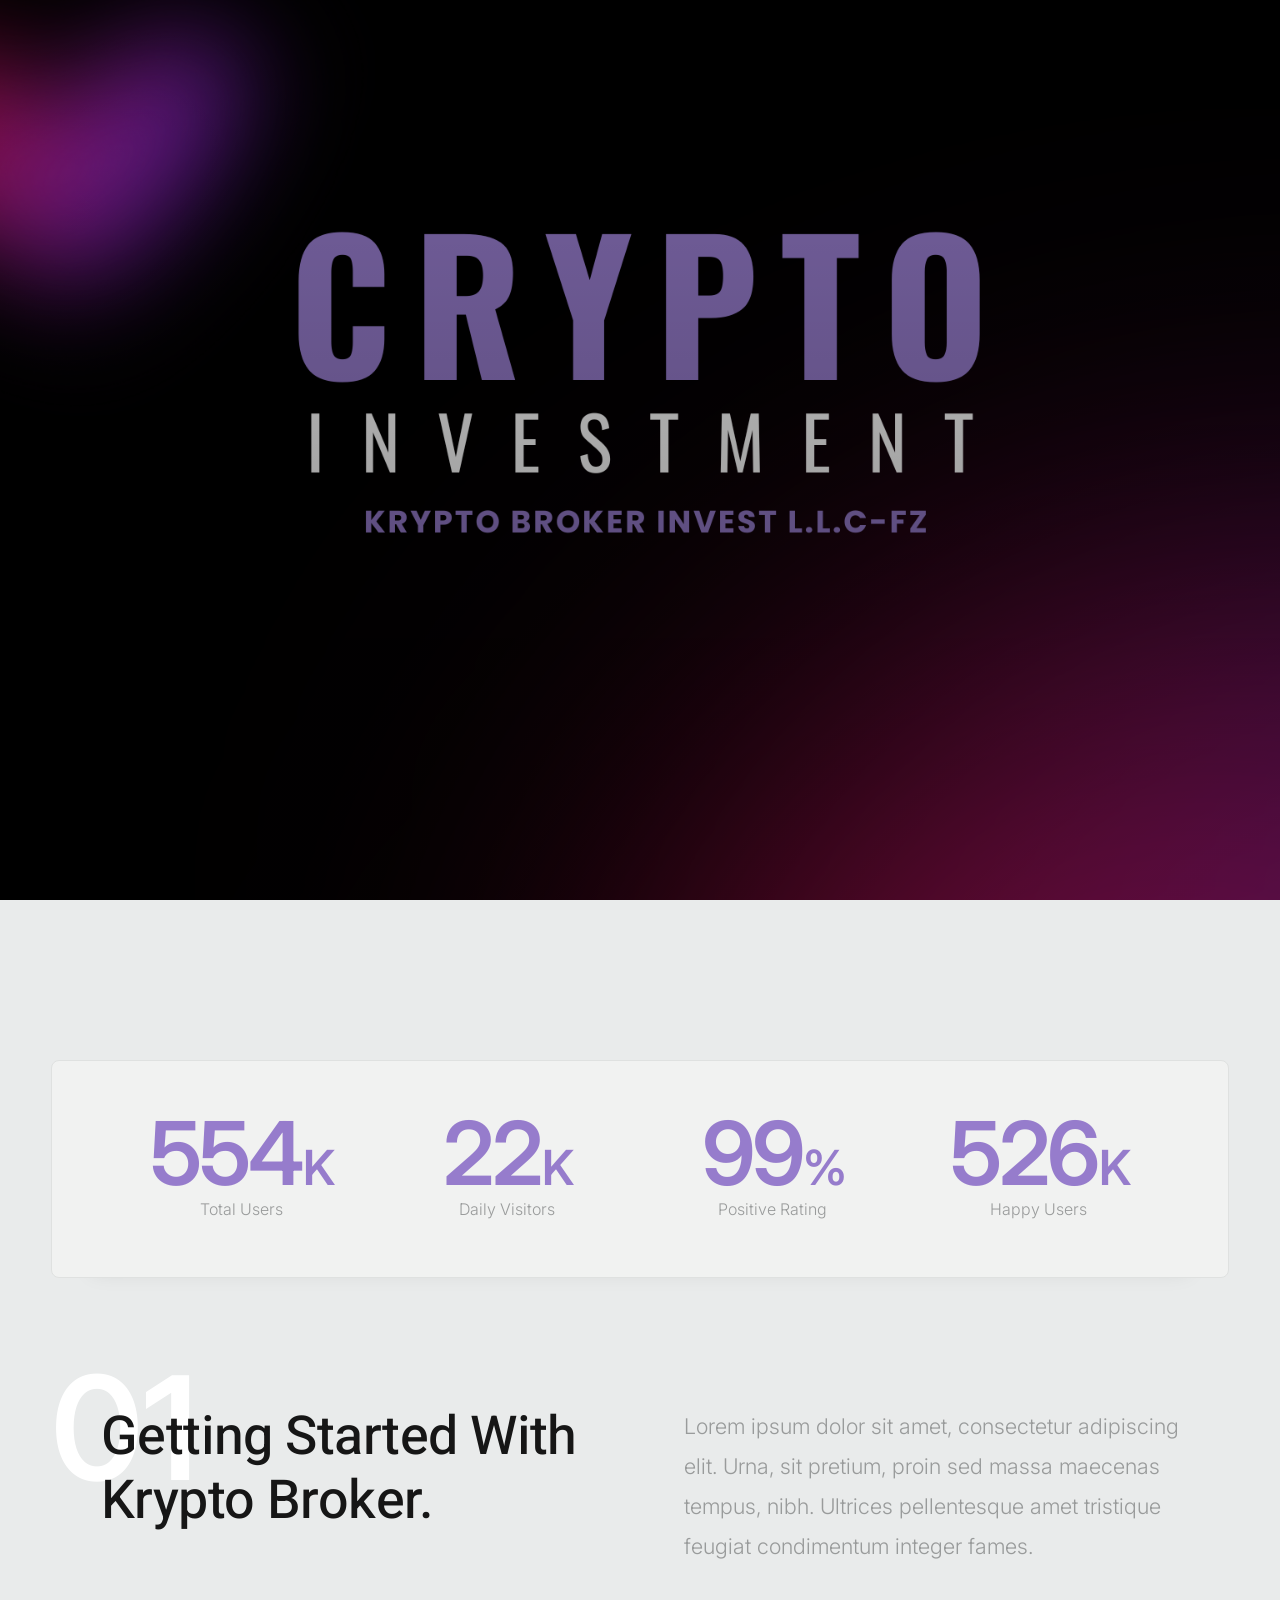
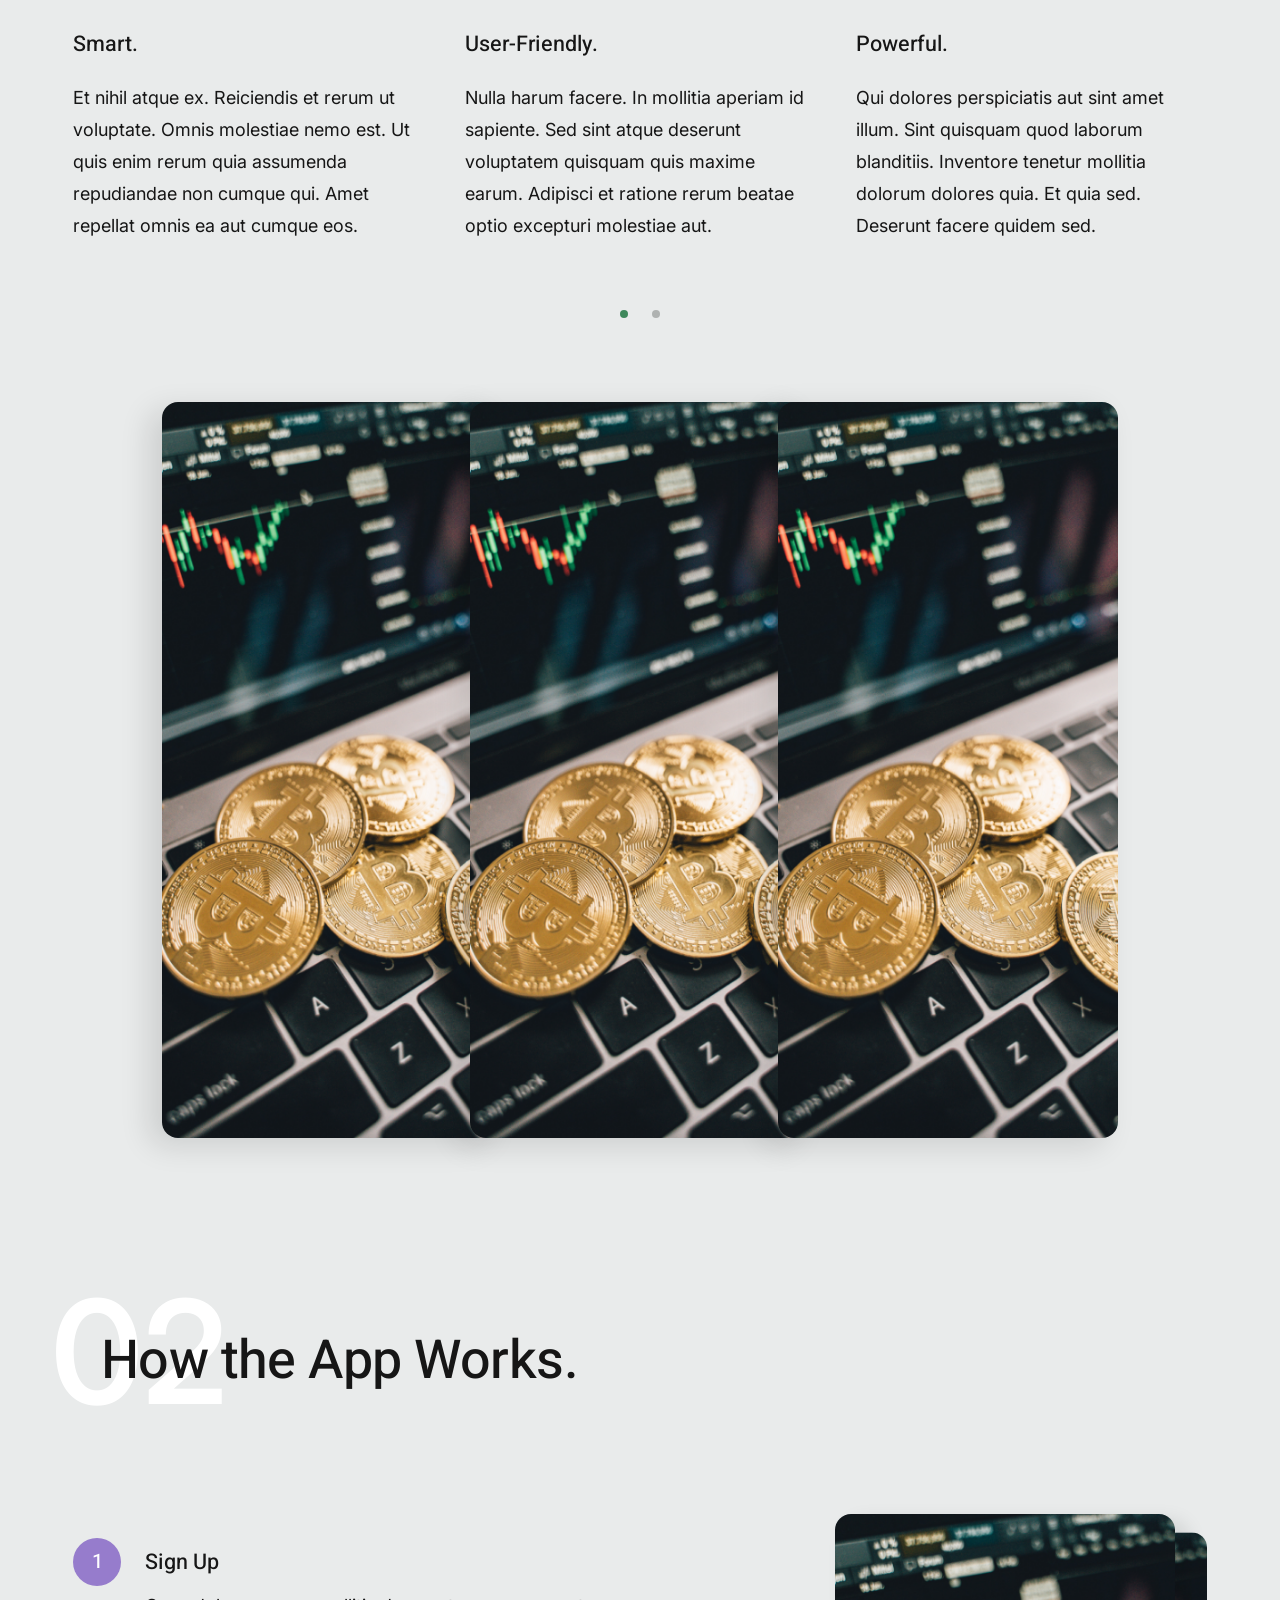
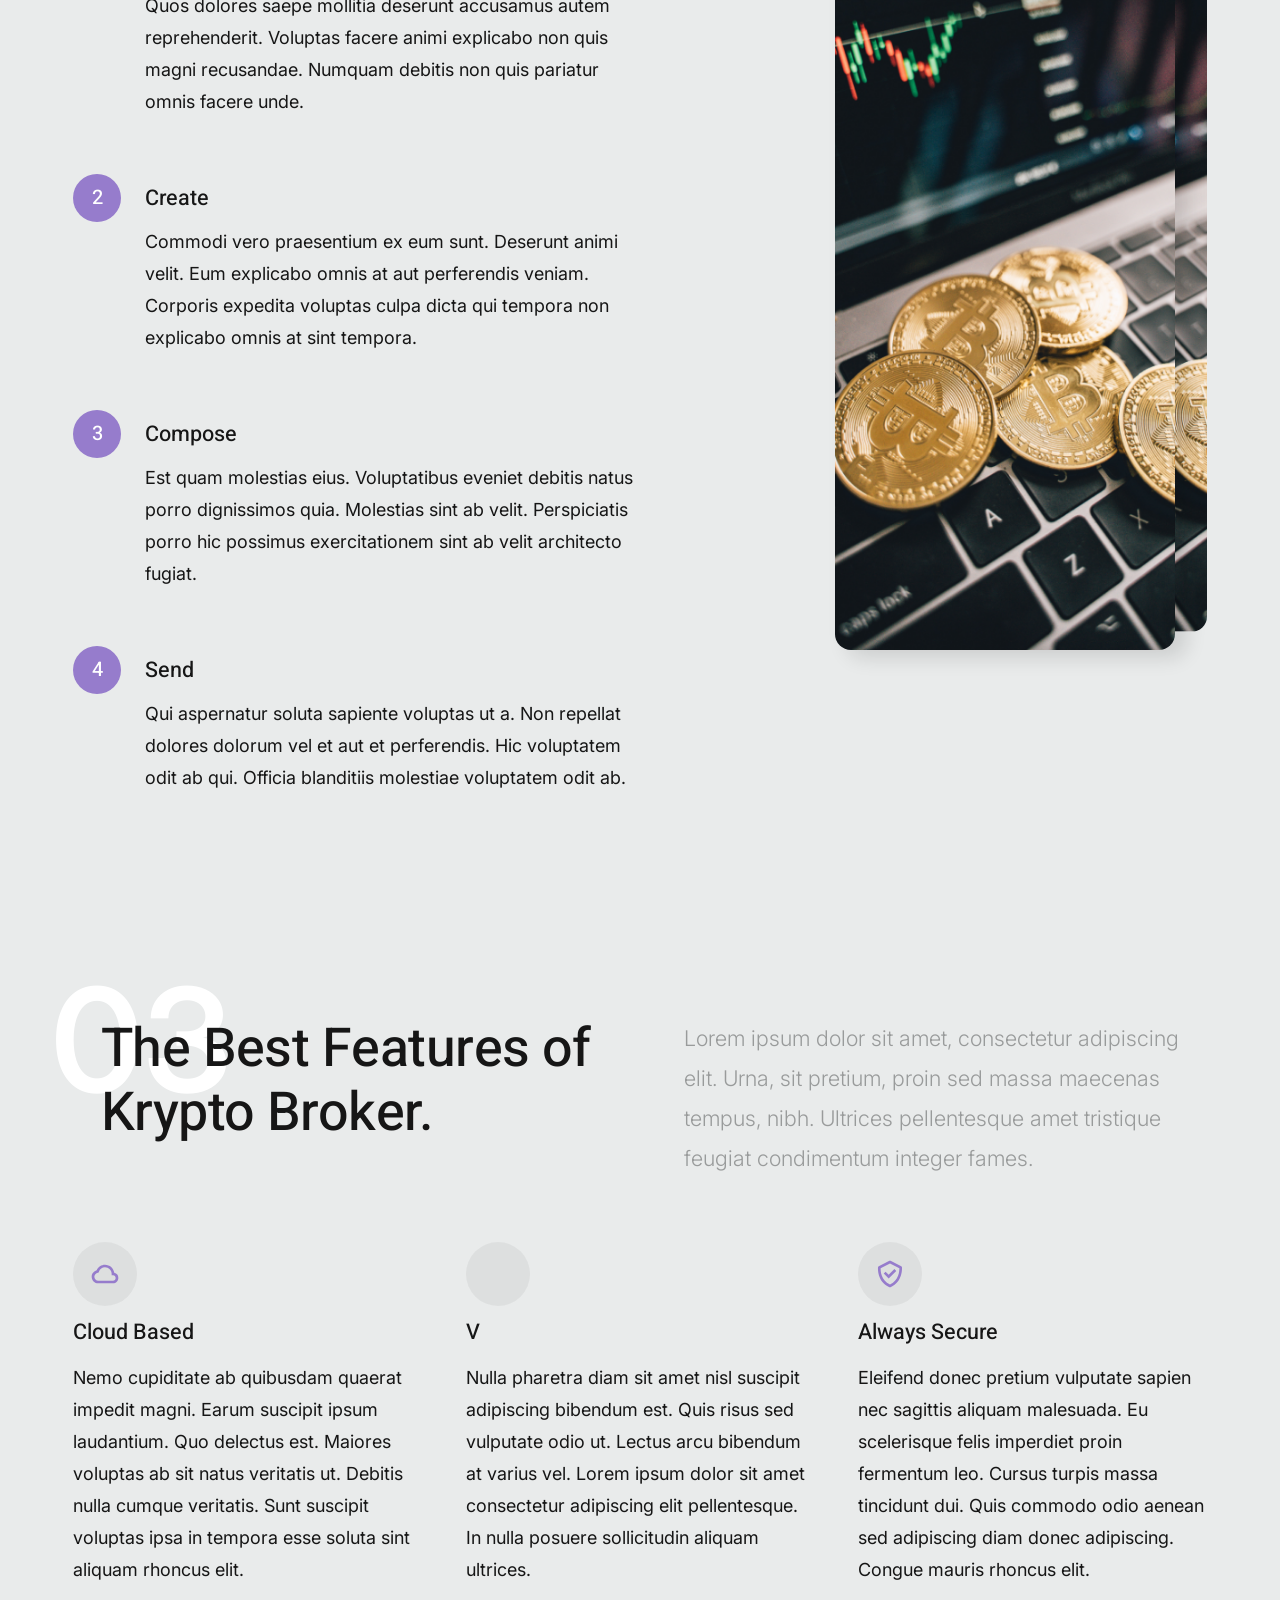
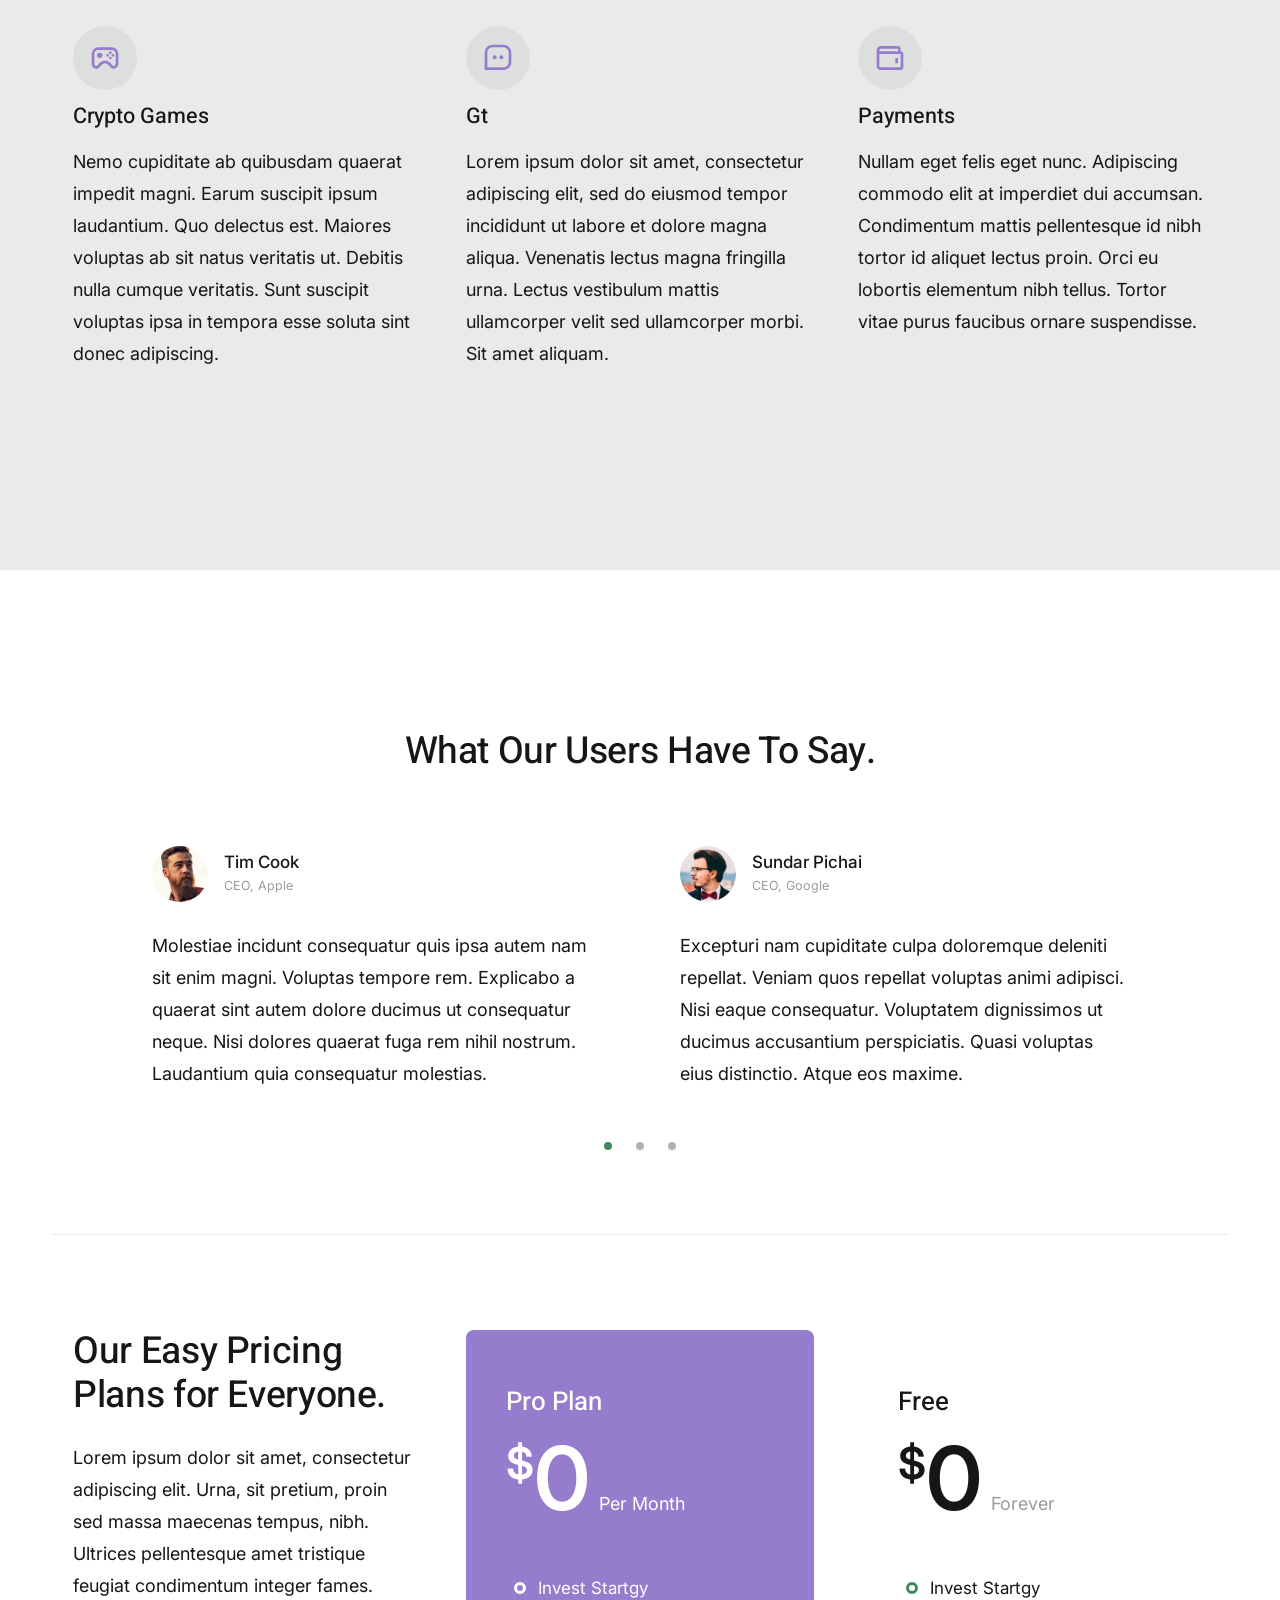
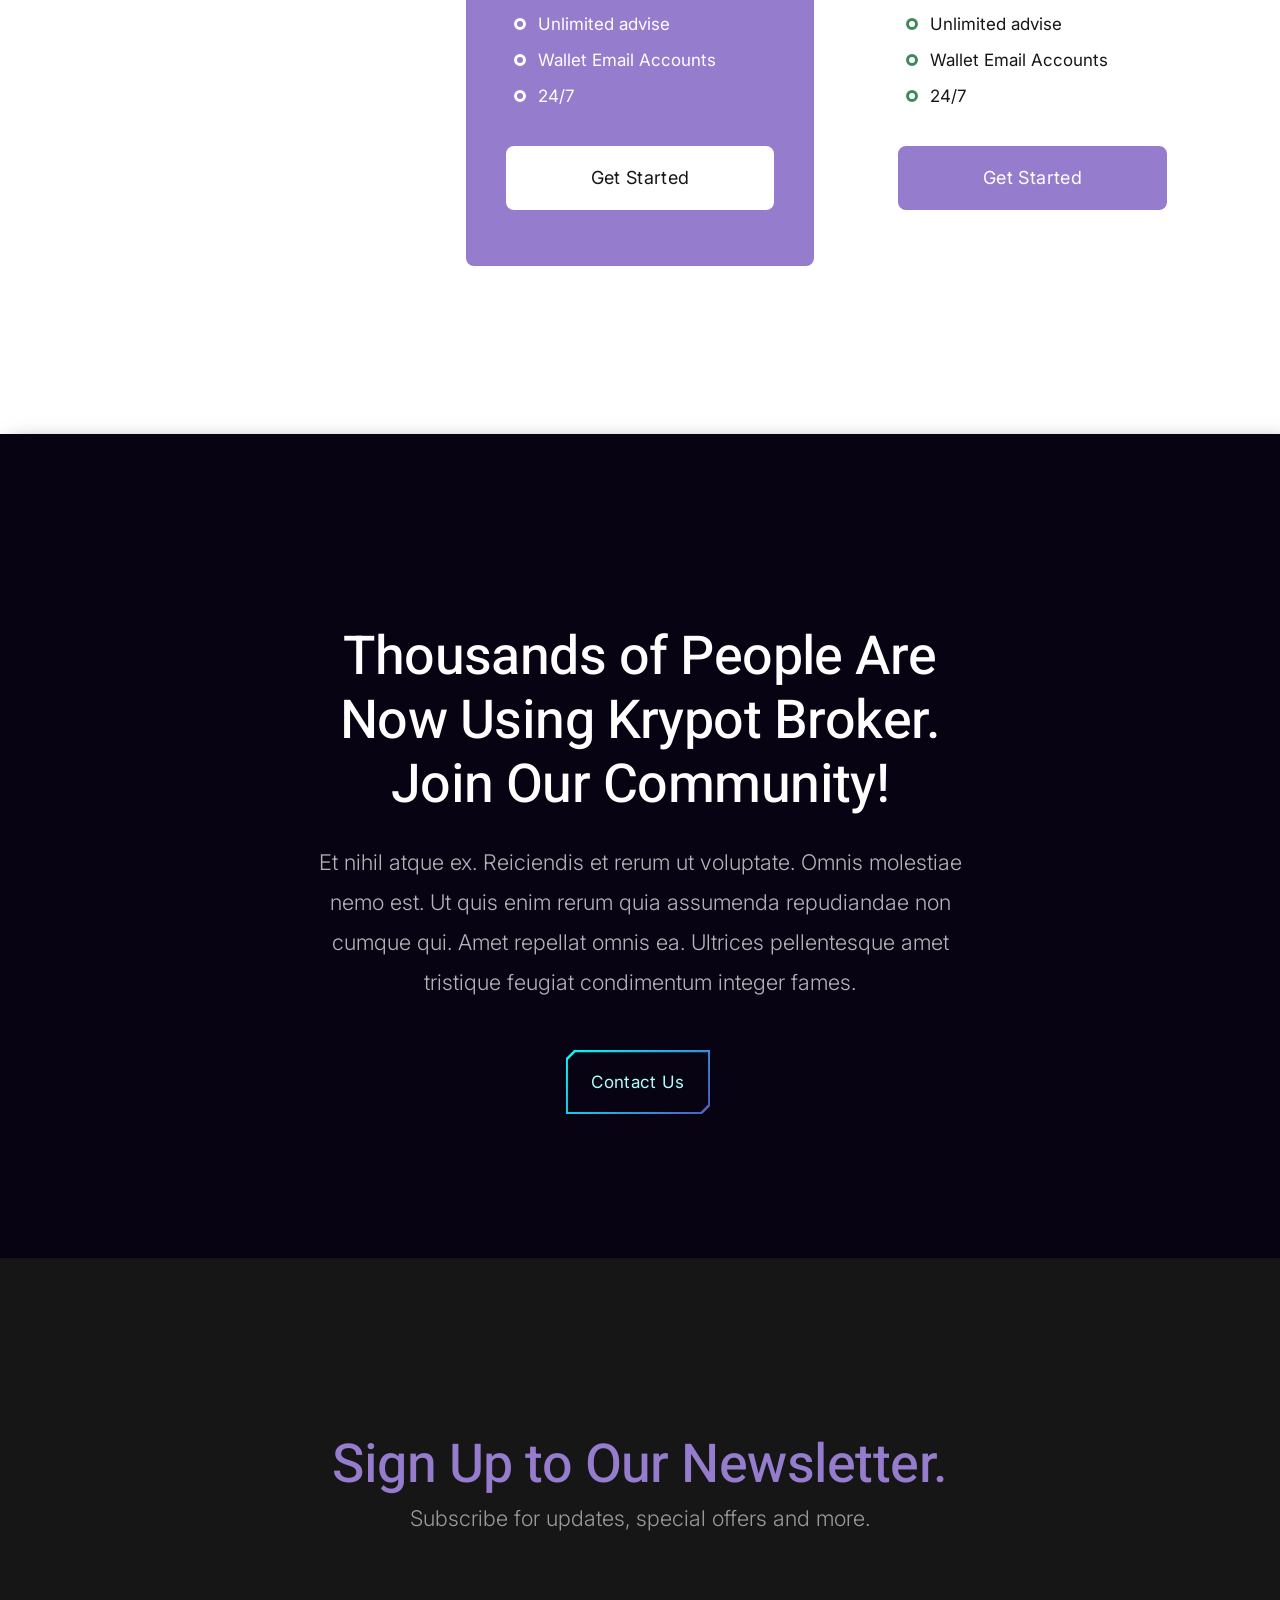
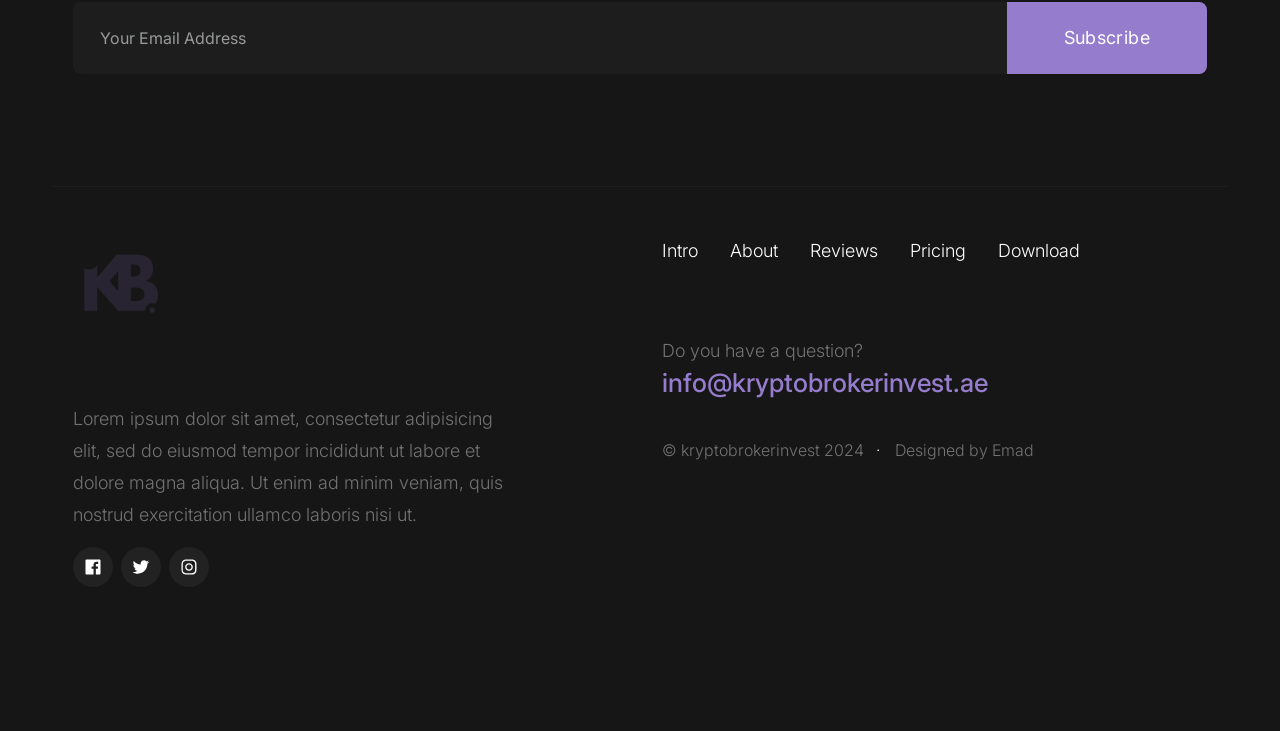
==== commit d1162a19: "Update index.html" ====
--- a/index.html
+++ b/index.html
@@ -369,7 +369,7 @@
                                 <!-- <svg xmlns="http://www.w3.org/2000/svg" width="24" height="24" viewBox="0 0 24 24" style="fill: rgba(0, 0, 0, 1);transform: ;msFilter:;"><path d="M18 7c0-1.103-.897-2-2-2H4c-1.103 0-2 .897-2 2v10c0 1.103.897 2 2 2h12c1.103 0 2-.897 2-2v-3.333L22 17V7l-4 3.333V7zm-1.998 10H4V7h12l.001 4.999L16 12l.001.001.001 4.999z"></path></svg> -->
                             </div>
                             <div class="s-about__feature-text">
-                                <h3 class="h5">Voice & Video</h3>
+                                <h3 class="h5">V</h3>
                                 <p>Nulla pharetra diam sit amet nisl suscipit adipiscing bibendum est. Quis risus sed vulputate 
                                 odio ut. Lectus arcu bibendum at varius vel. Lorem ipsum dolor sit amet consectetur adipiscing 
                                 elit pellentesque. In nulla posuere sollicitudin aliquam ultrices.
@@ -408,7 +408,7 @@
                                 <svg xmlns="http://www.w3.org/2000/svg" width="24" height="24" viewBox="0 0 24 24" style="fill: rgba(0, 0, 0, 1);transform: ;msFilter:;"><path d="M16 2H8C4.691 2 2 4.691 2 8v12a1 1 0 0 0 1 1h13c3.309 0 6-2.691 6-6V8c0-3.309-2.691-6-6-6zm4 13c0 2.206-1.794 4-4 4H4V8c0-2.206 1.794-4 4-4h8c2.206 0 4 1.794 4 4v7z"></path><circle cx="9.5" cy="11.5" r="1.5"></circle><circle cx="14.5" cy="11.5" r="1.5"></circle></svg>
                             </div>
                             <div class="s-about__feature-text">
-                                <h3 class="h5">Group Chat</h3>
+                                <h3 class="h5">Gt</h3>
                                 <p>Lorem ipsum dolor sit amet, consectetur adipiscing elit, sed do eiusmod tempor incididunt 
                                 ut labore et dolore magna aliqua. Venenatis lectus magna fringilla urna. Lectus vestibulum 
                                 mattis ullamcorper velit sed ullamcorper morbi. Sit amet aliquam.
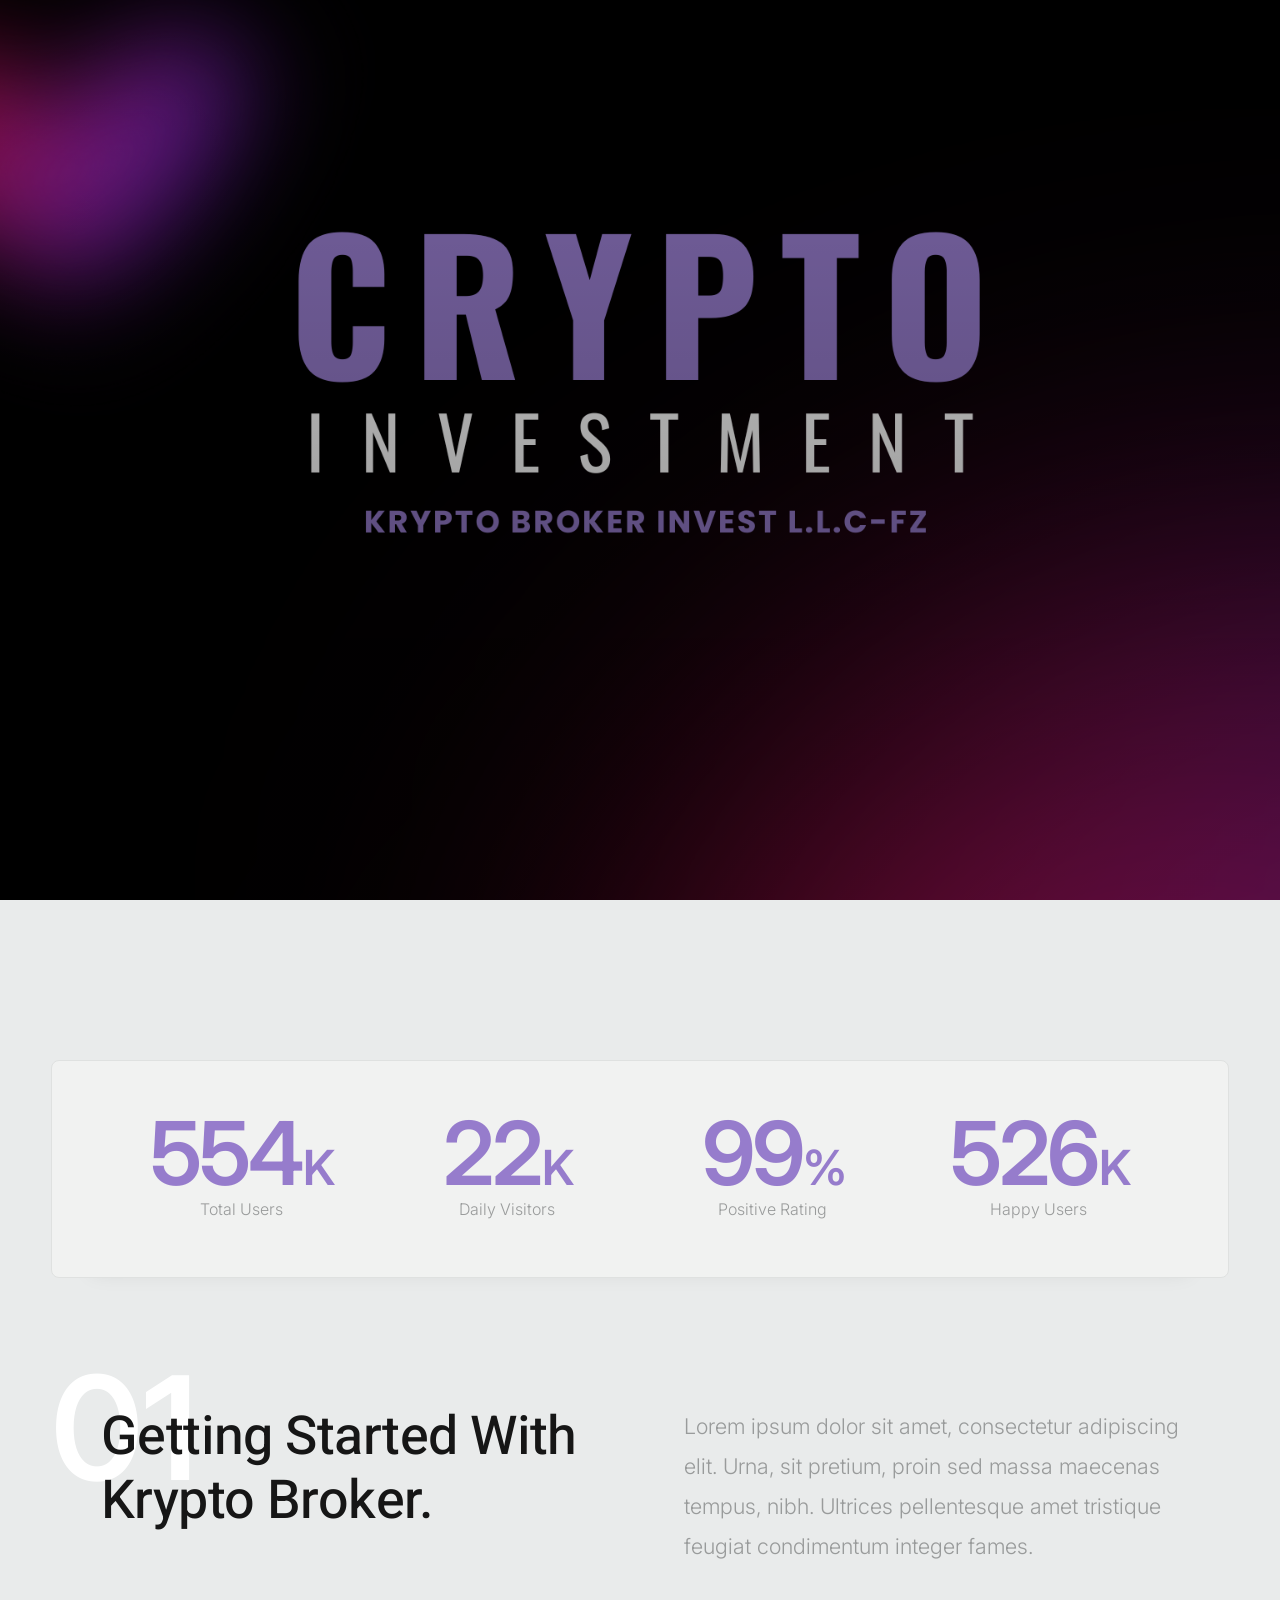
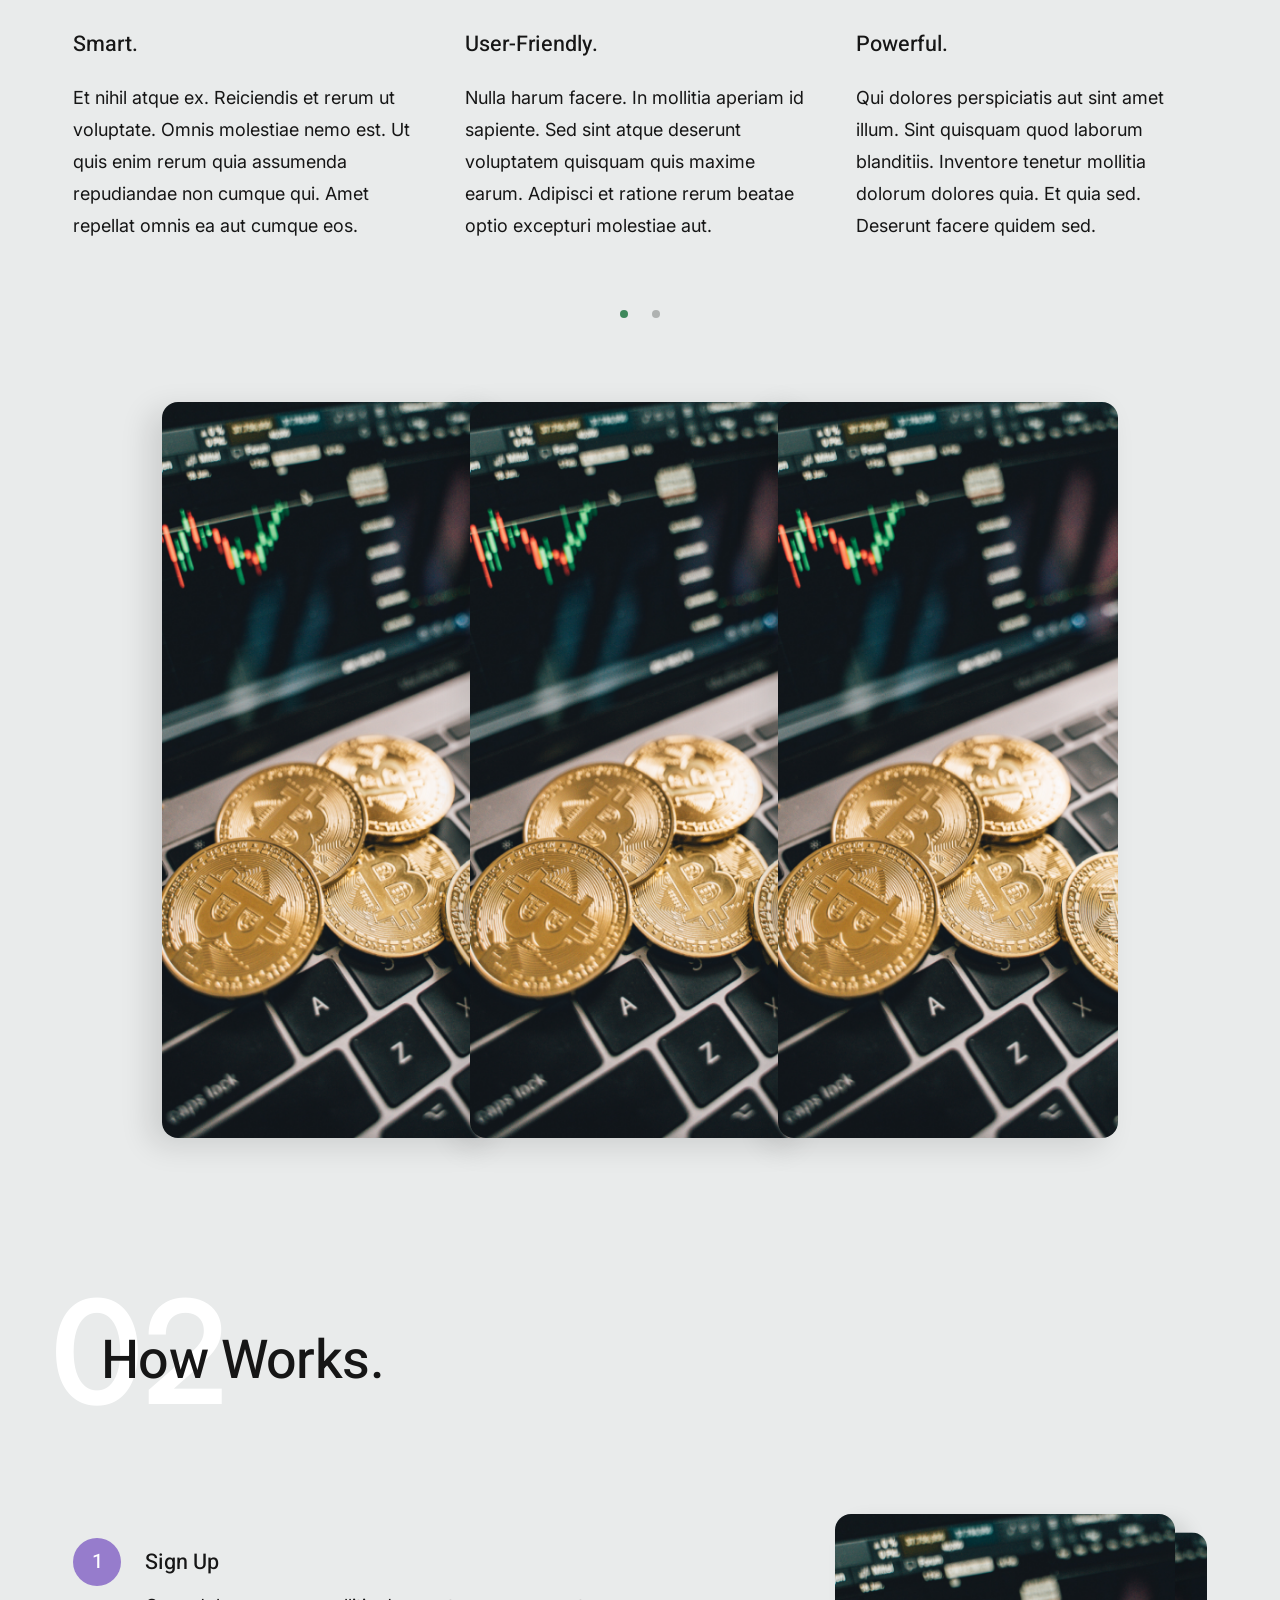
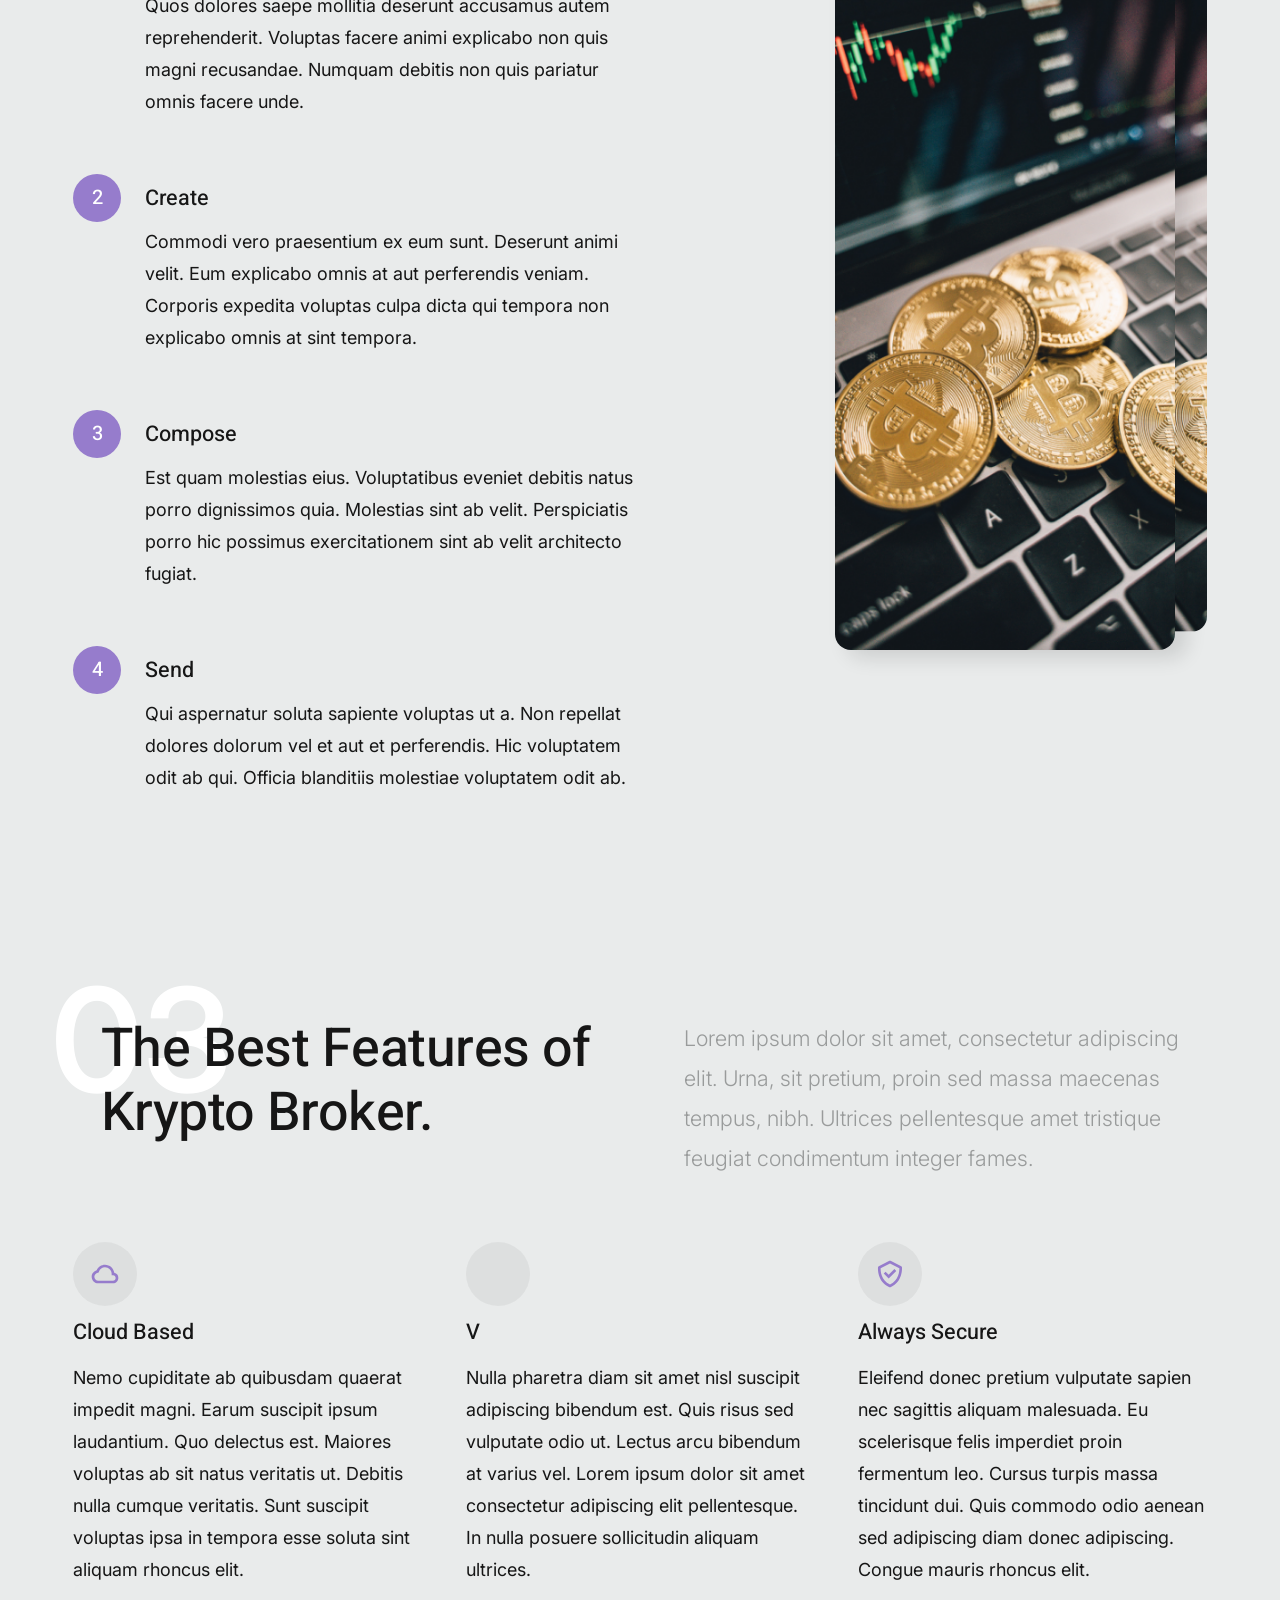
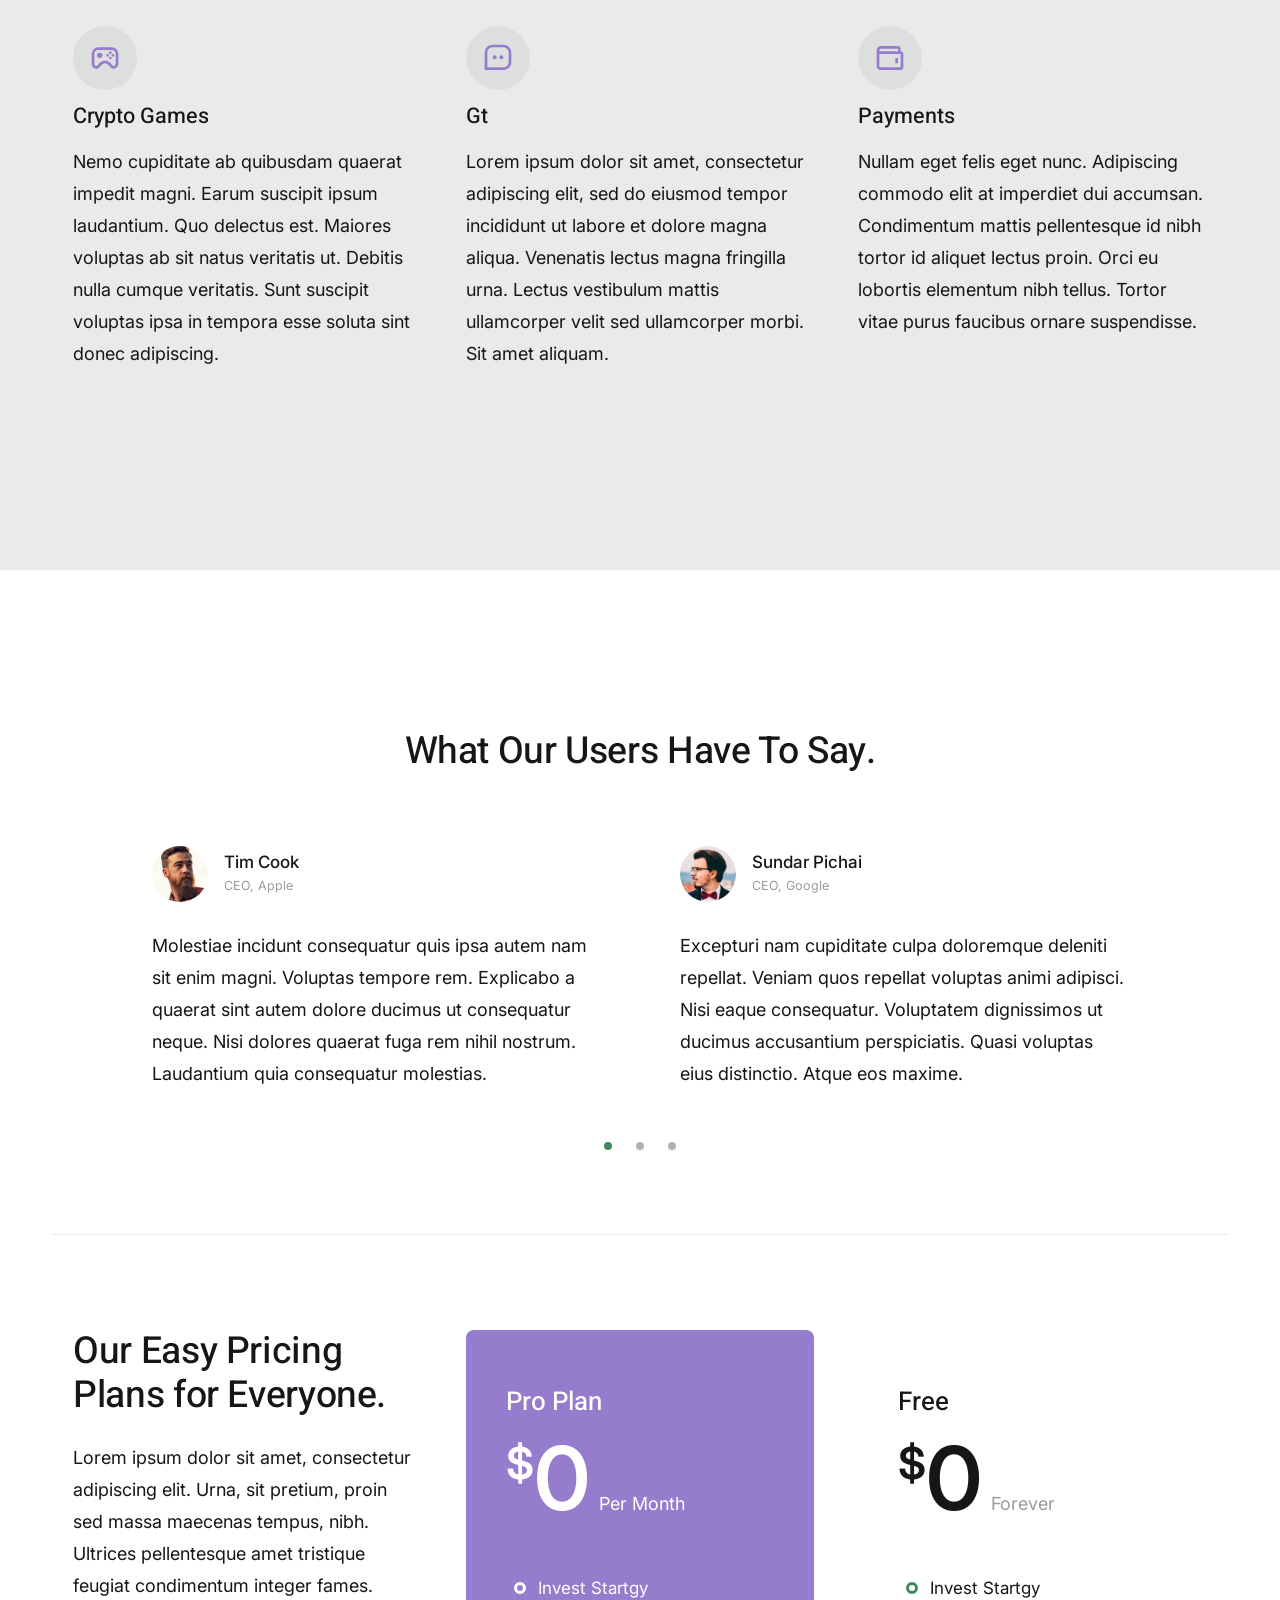
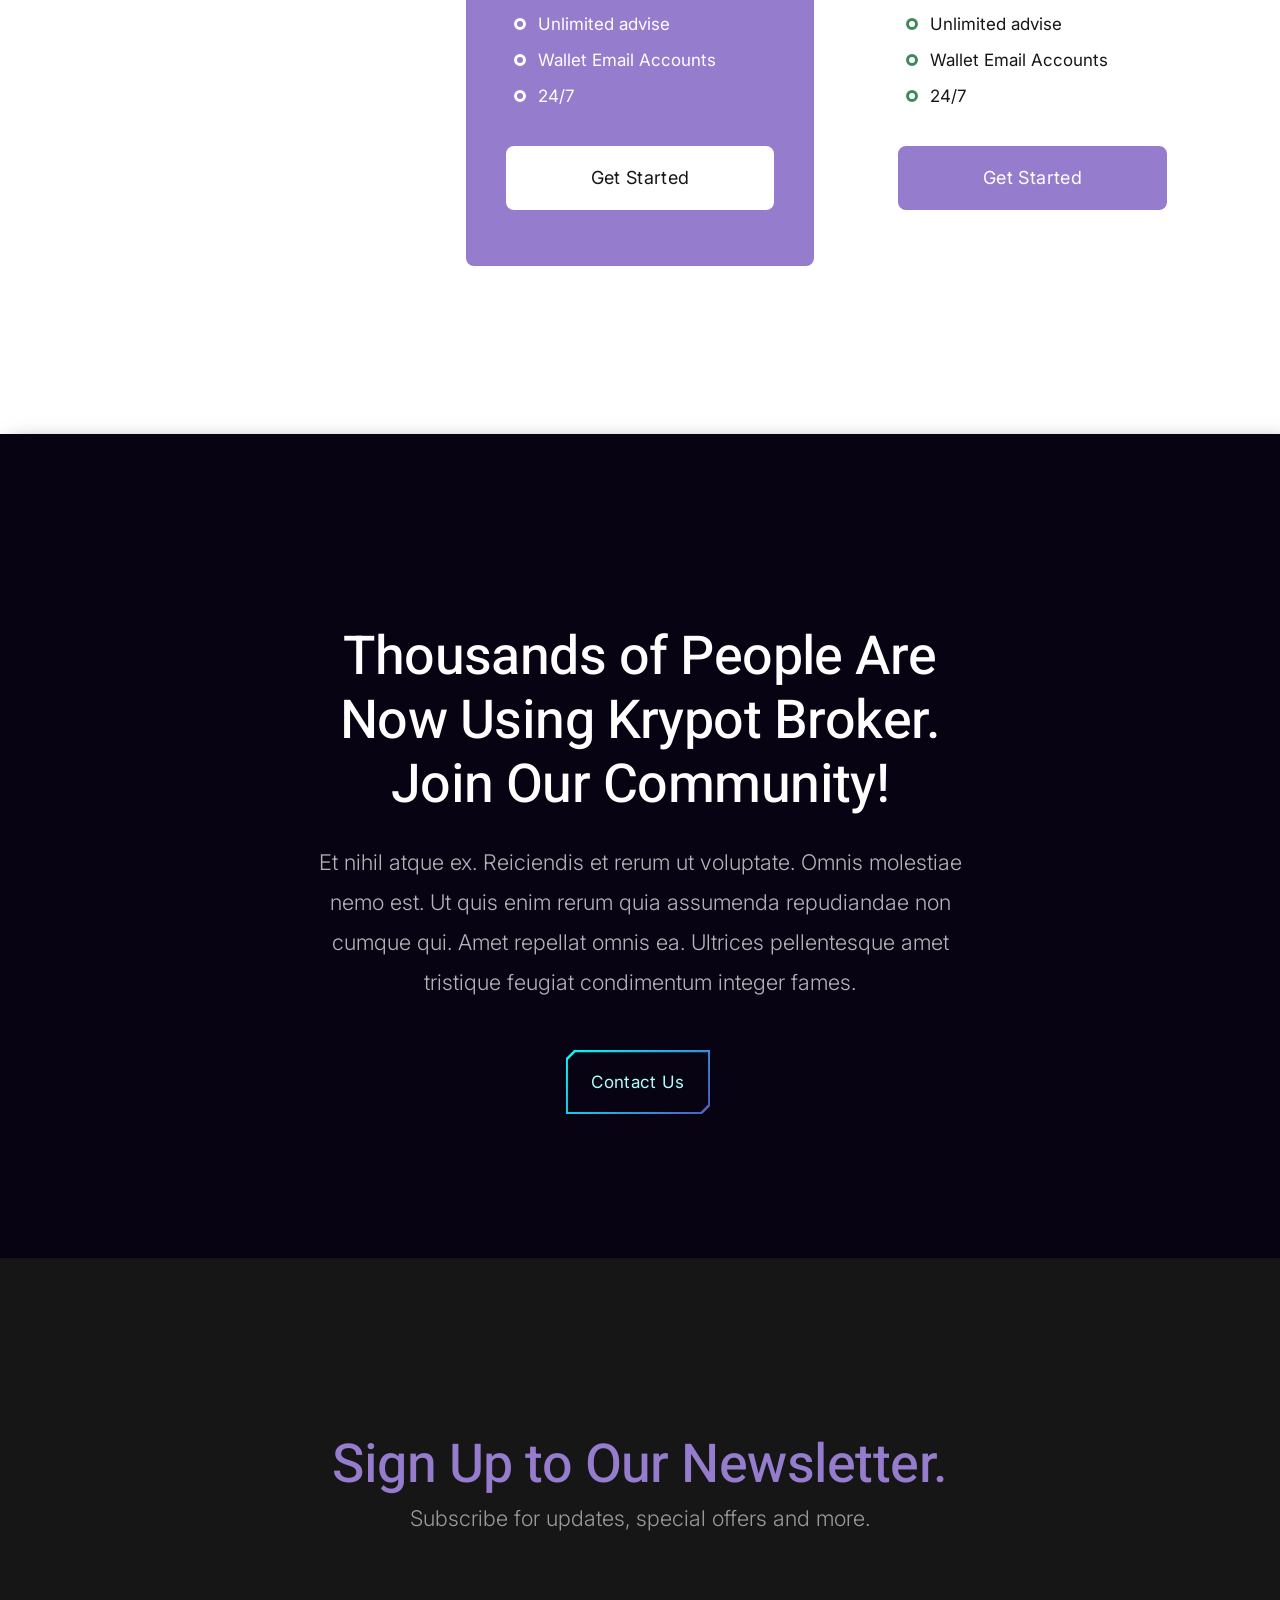
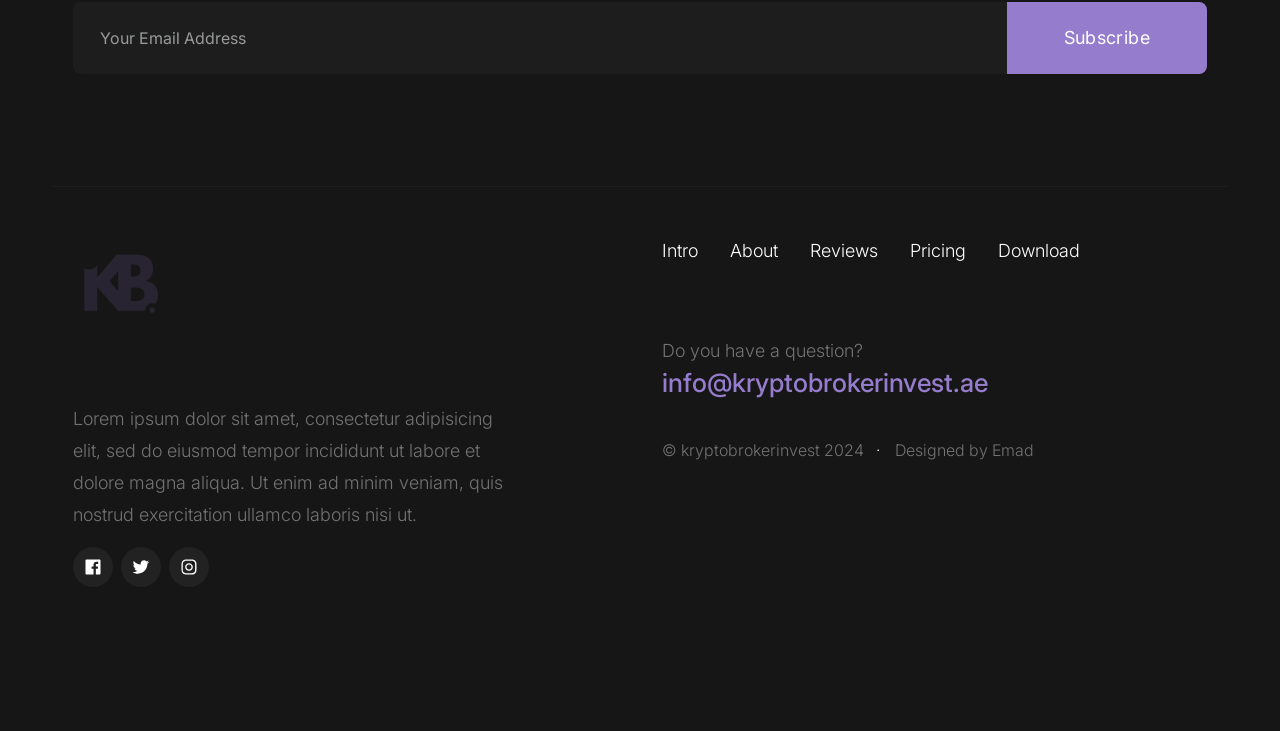
==== commit 59c309e6: "Update index.html" ====
--- a/index.html
+++ b/index.html
@@ -276,7 +276,7 @@
 
                     <div class="row section-header" data-num="02">
                         <div class="column lg-12 title-block">
-                            <h2 class="title text-display-1">How the App Works.</h2>
+                            <h2 class="title text-display-1">How Works.</h2>
                         </div>
                     </div>
 
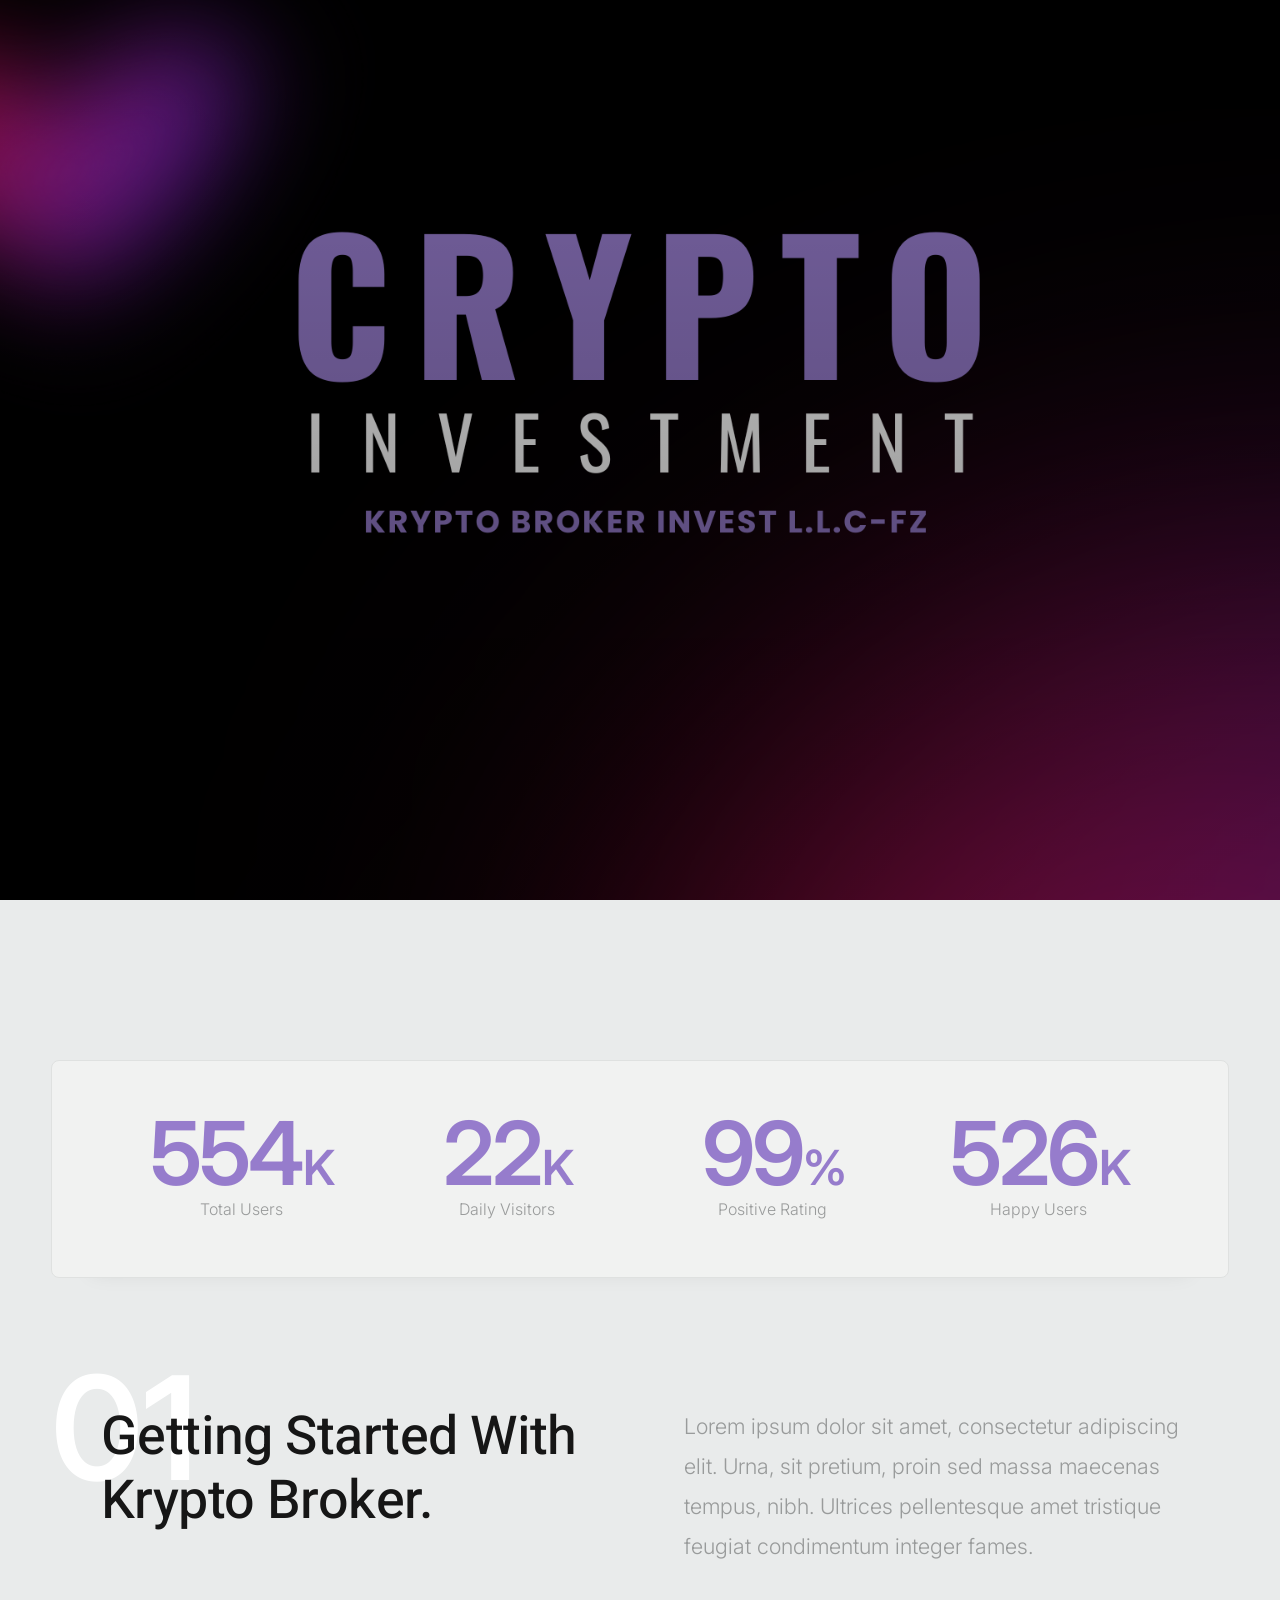
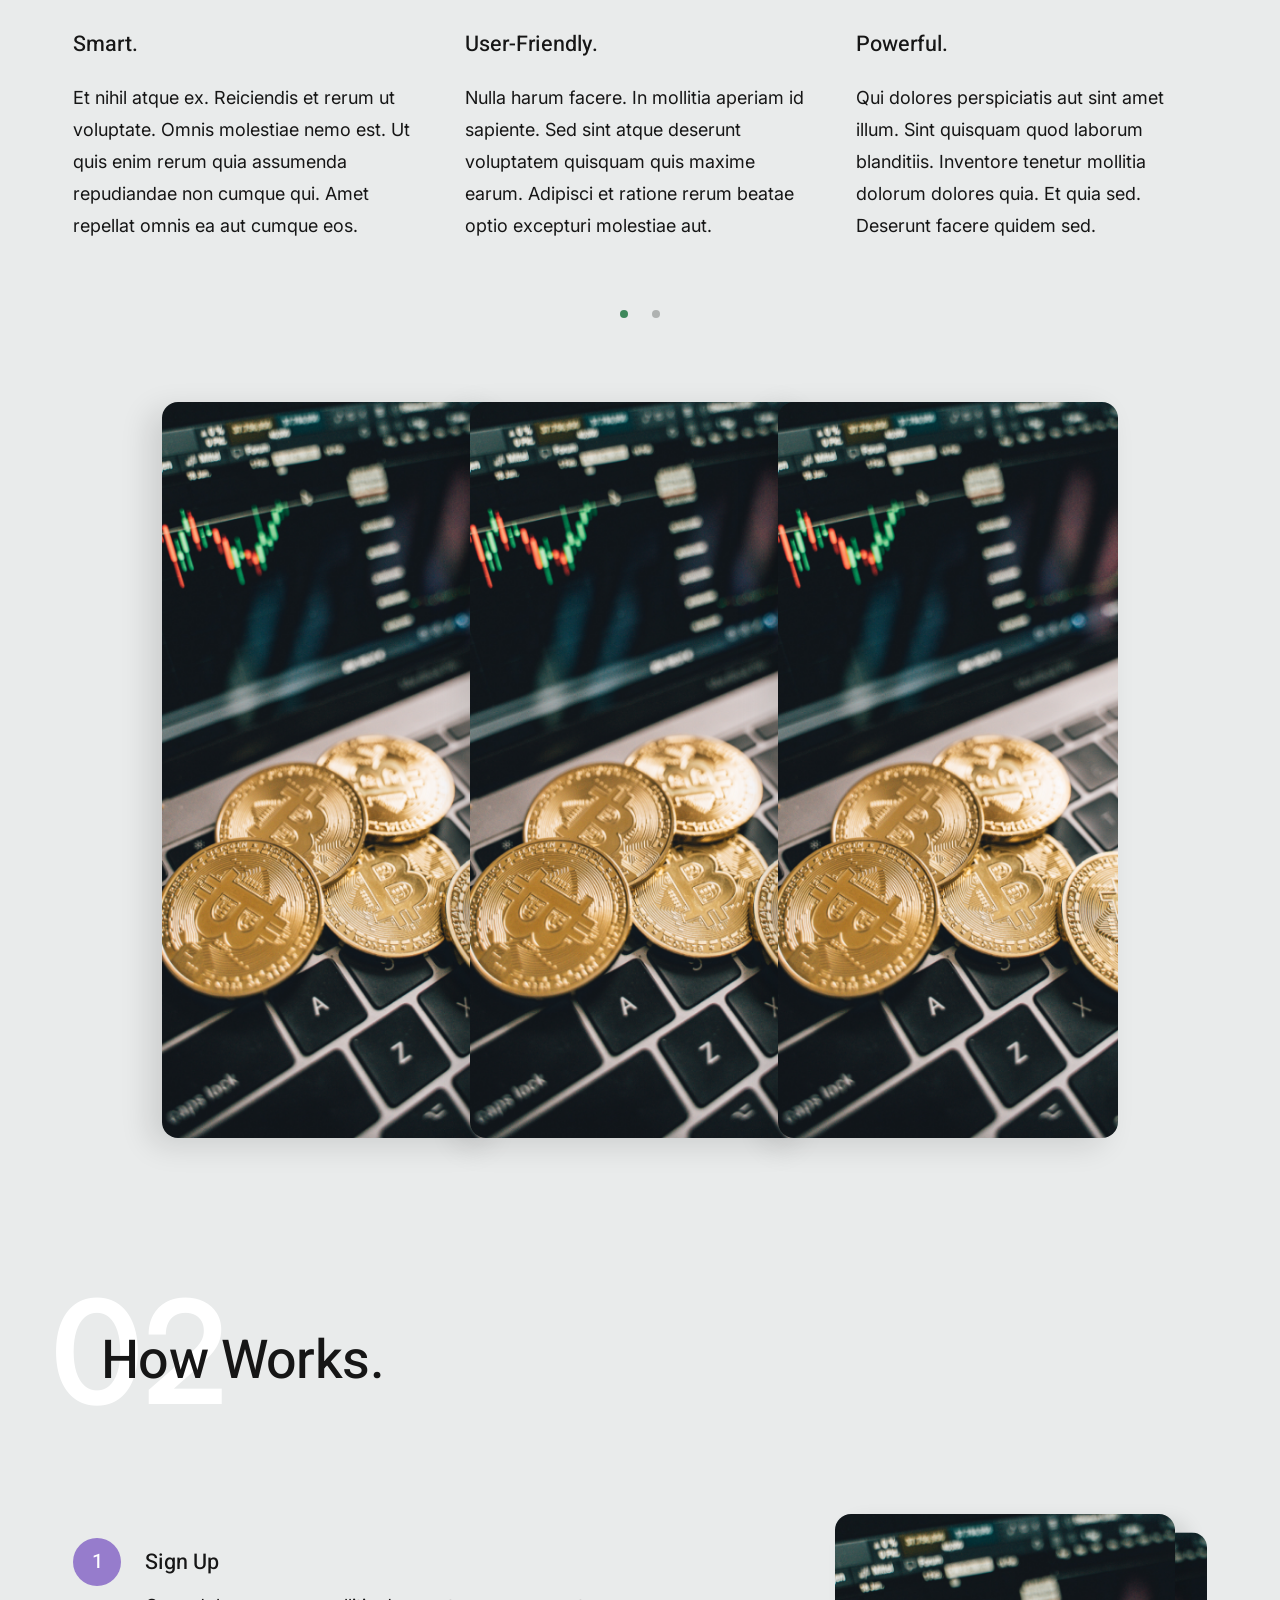
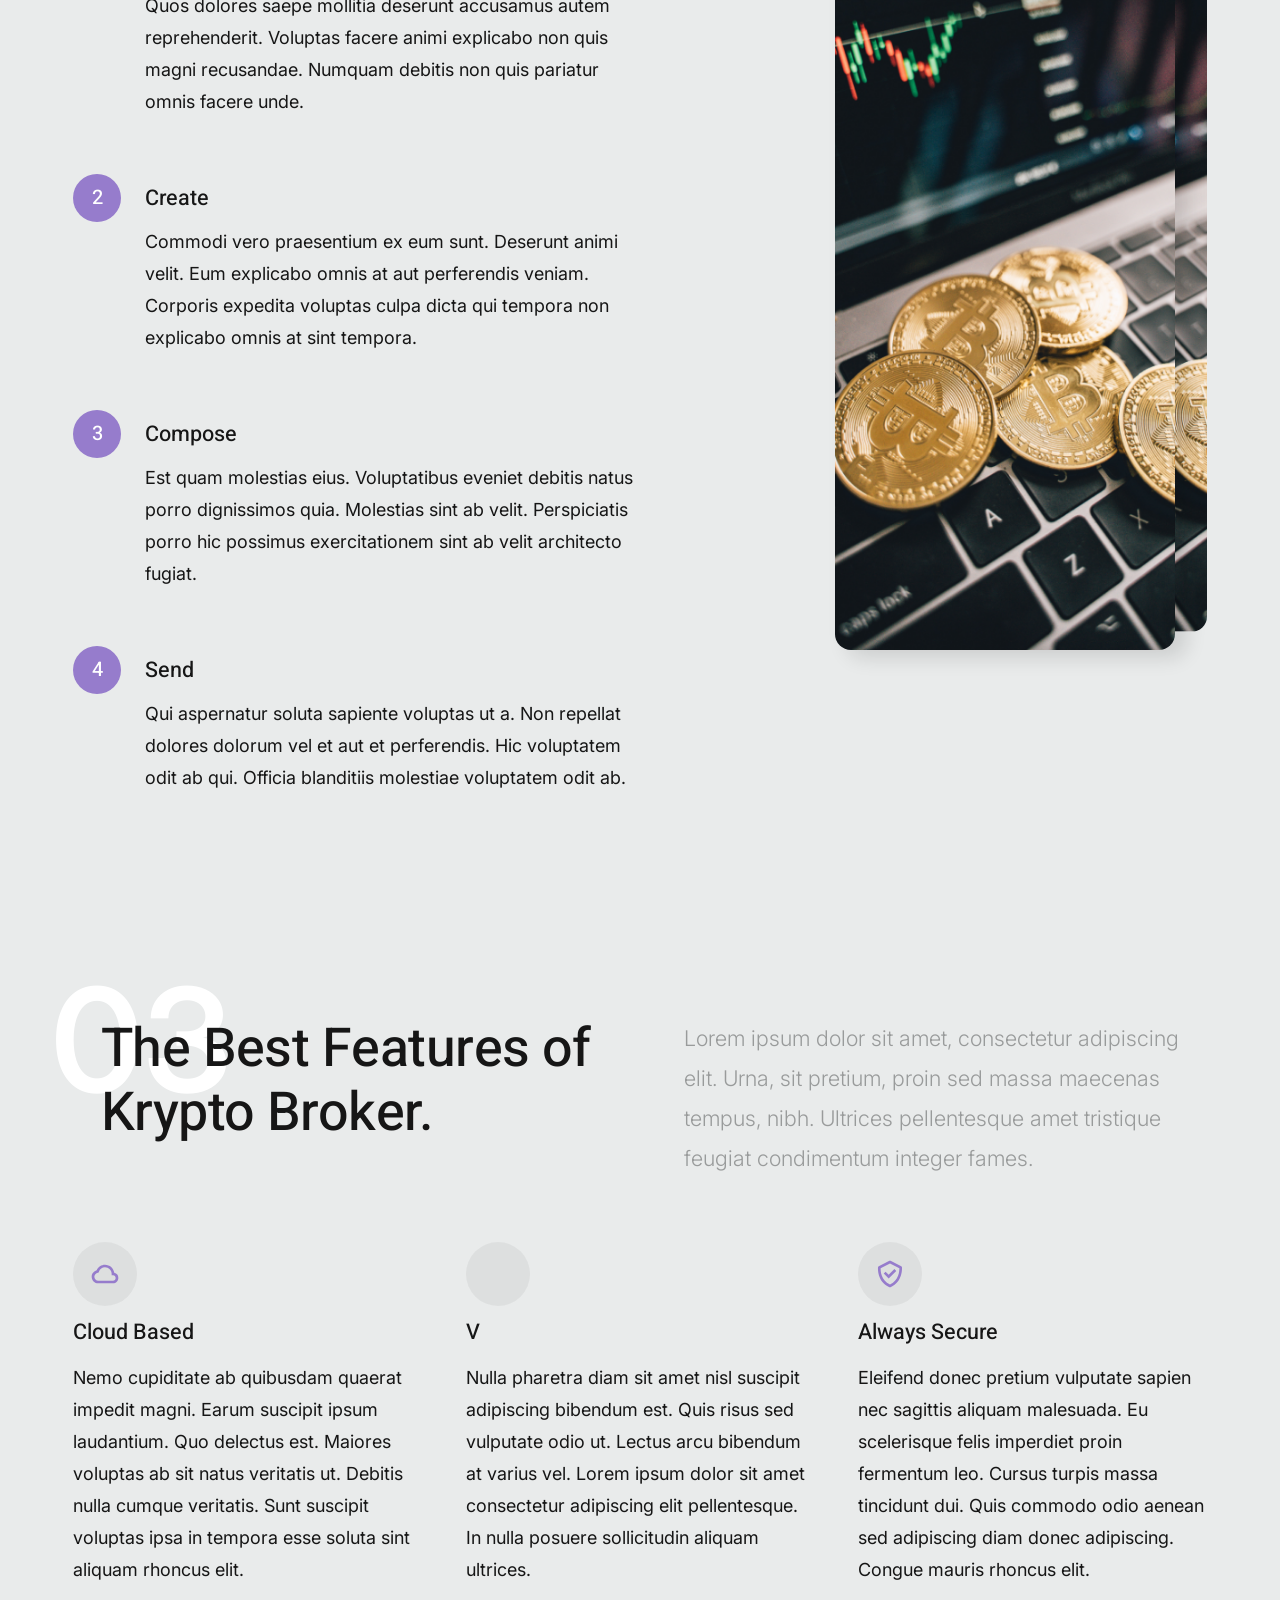
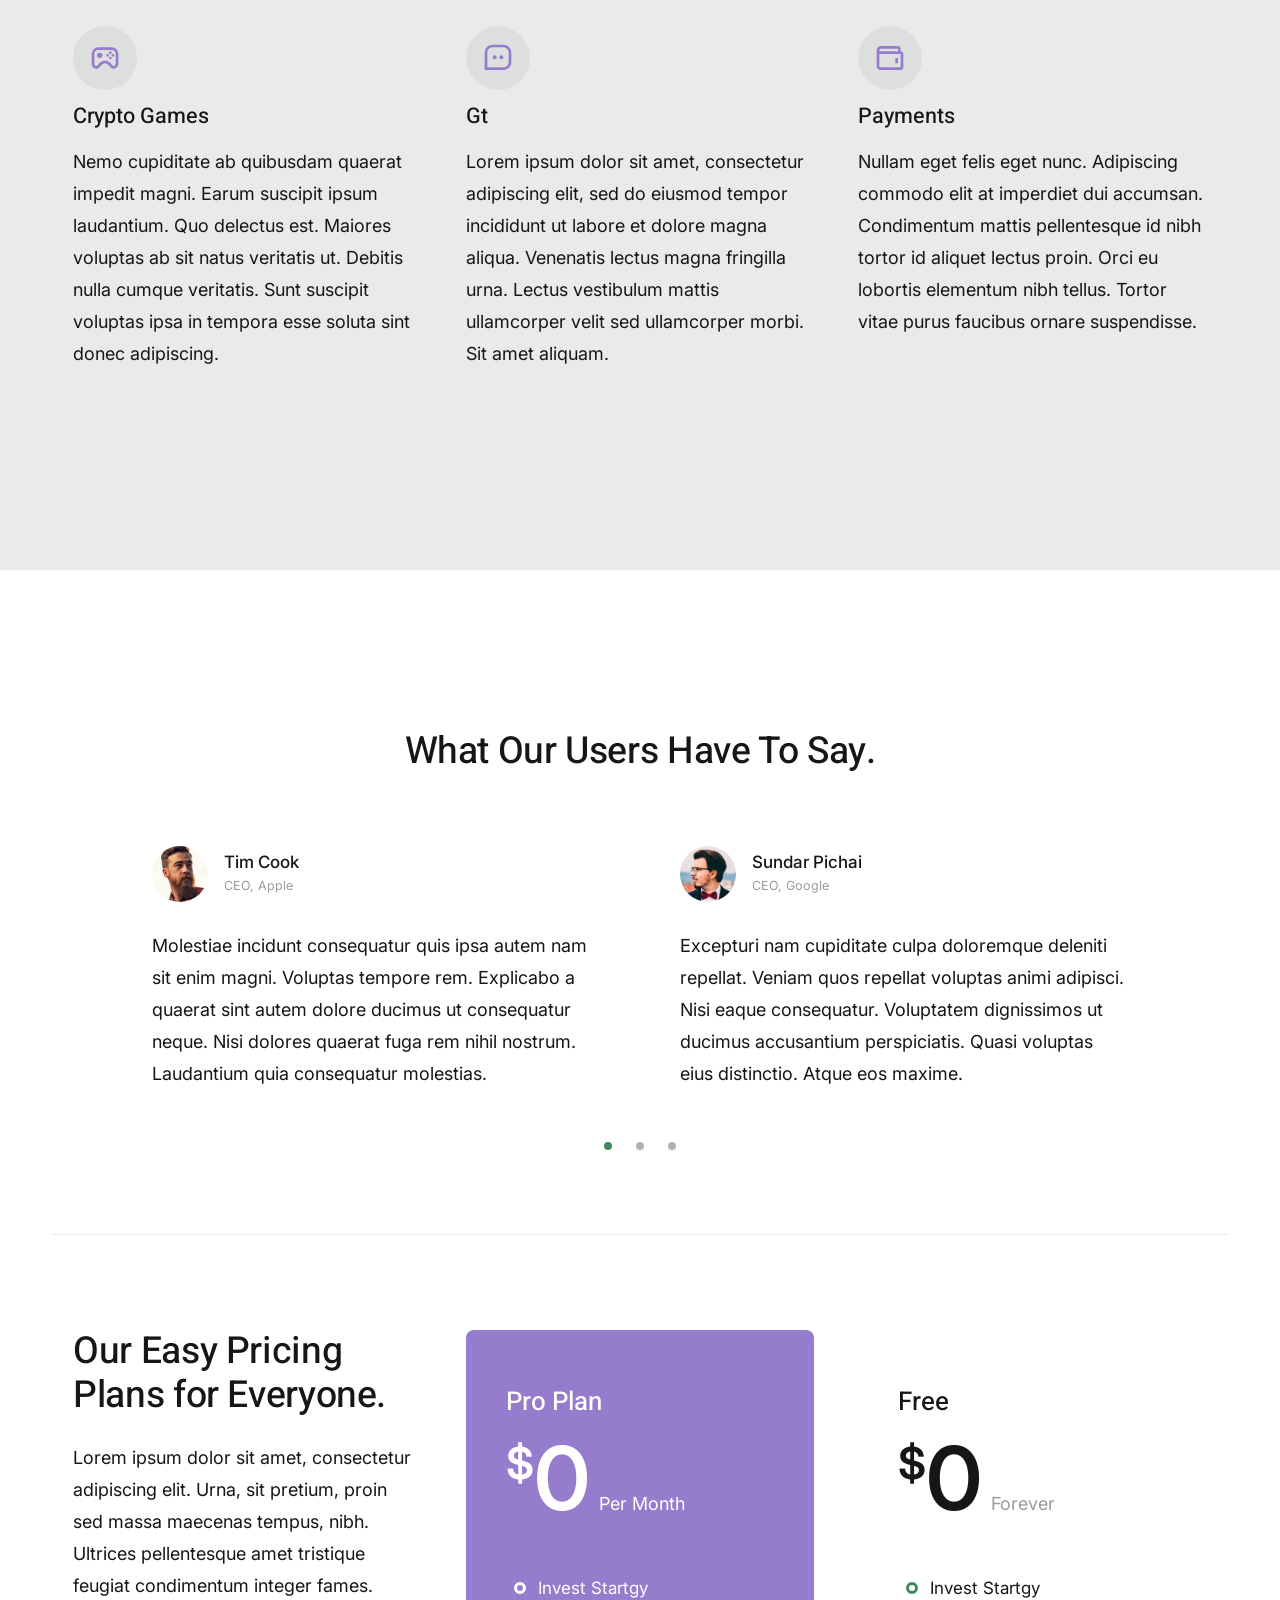
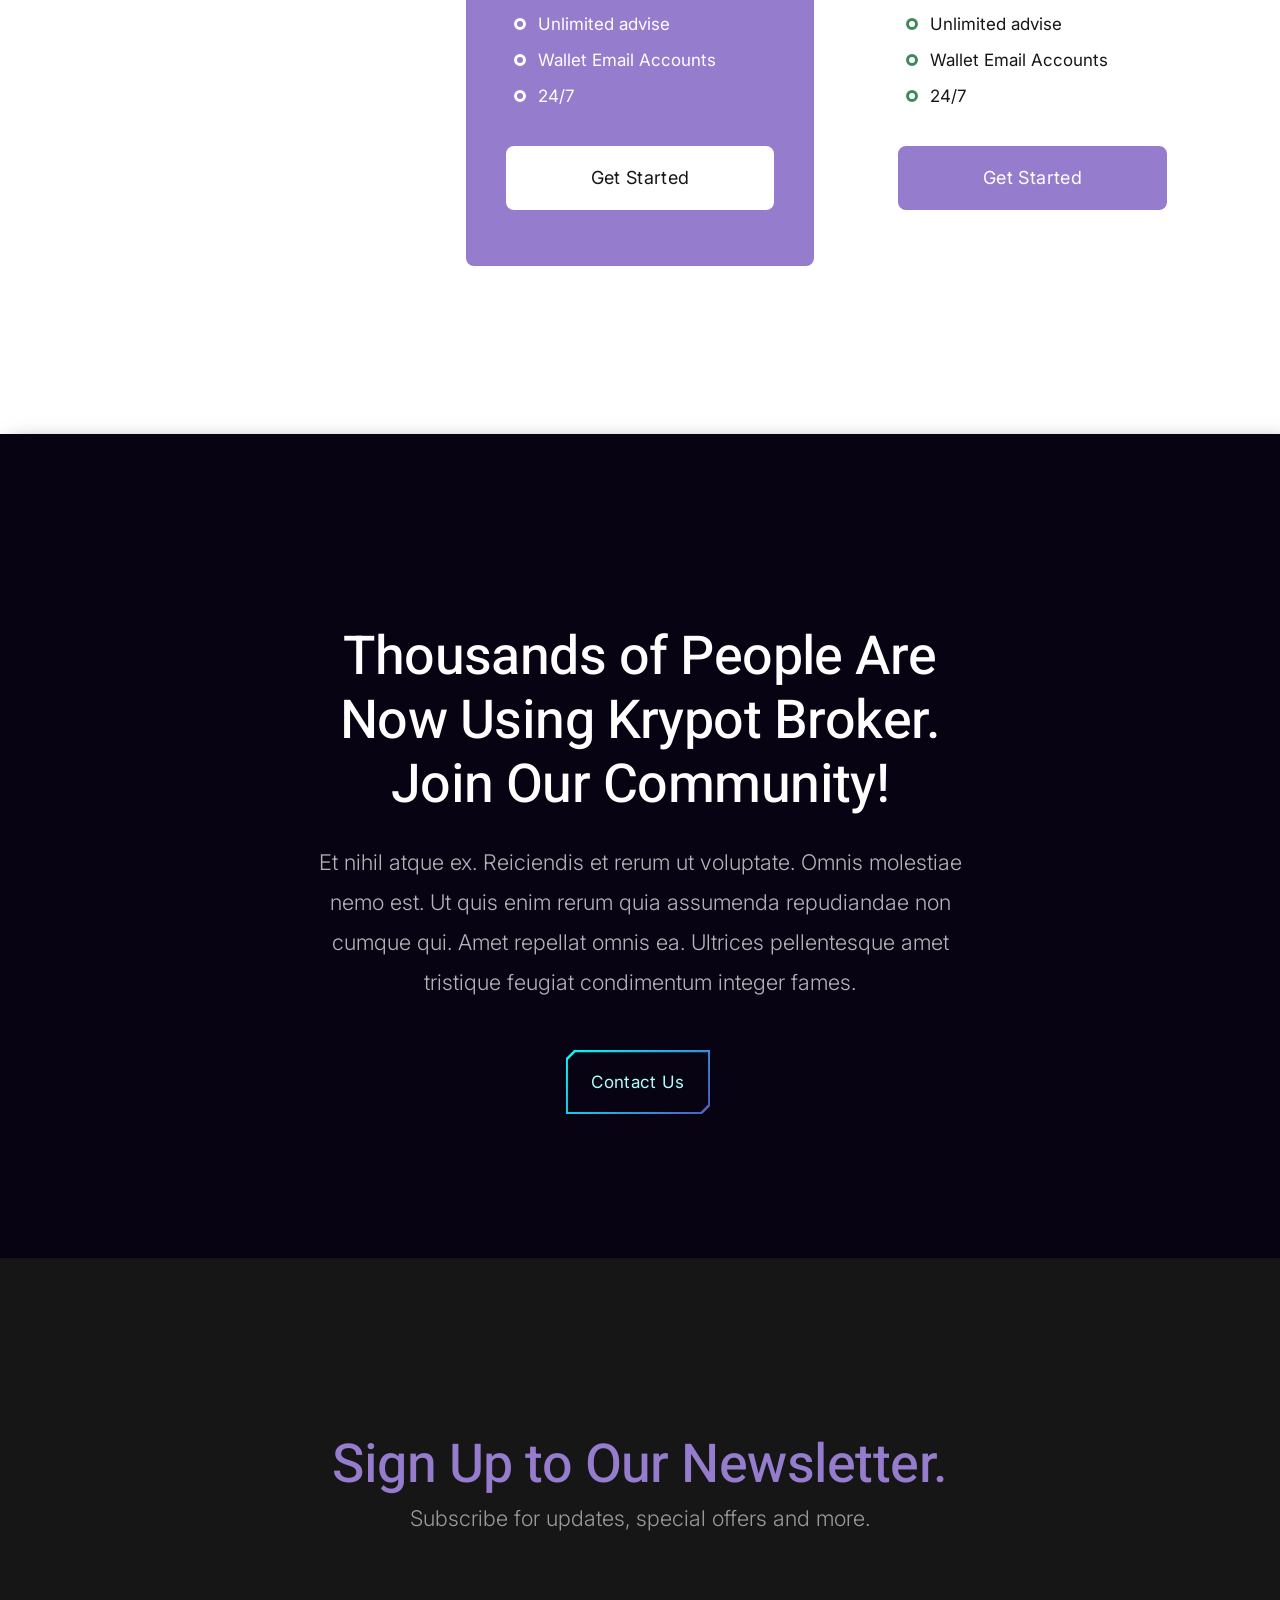
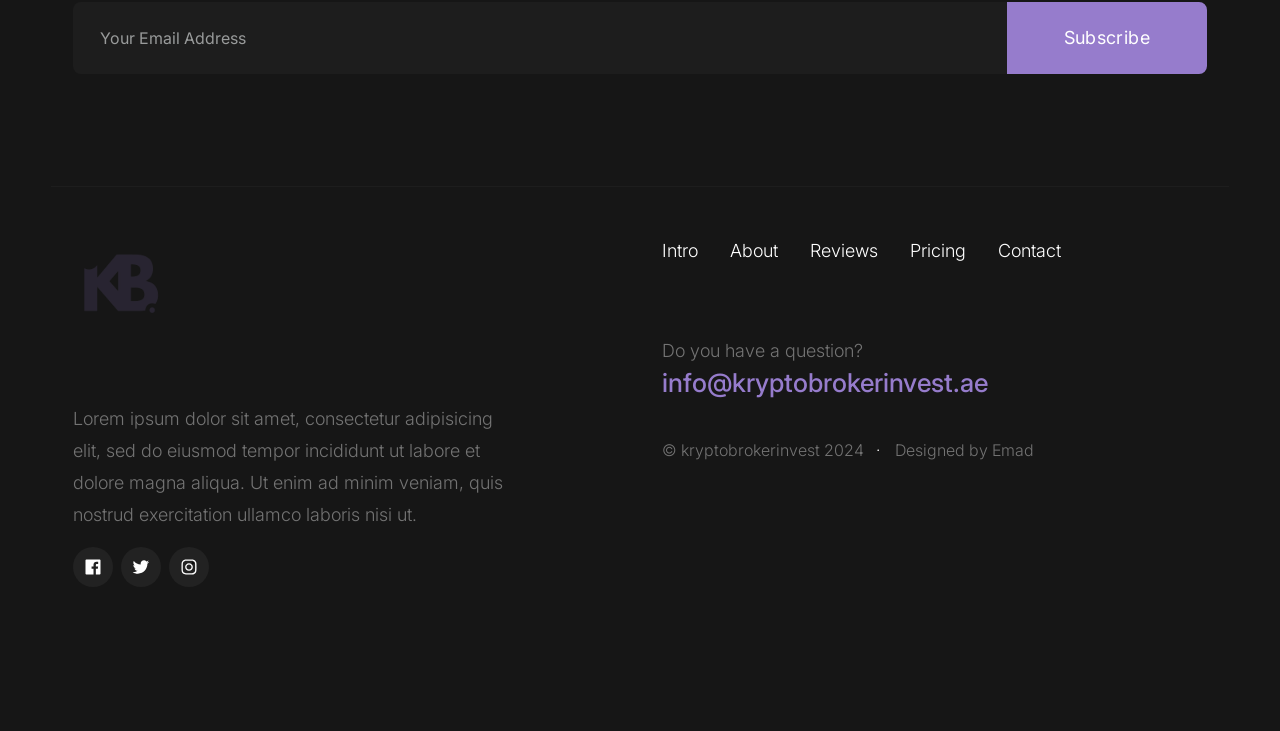
==== commit 12ccf8ce: "Update index.html" ====
--- a/index.html
+++ b/index.html
@@ -65,7 +65,7 @@
                         <li class="current"><a href="#intro" class="smoothscroll">Intro</a></li>
                         <li><a href="#about" class="smoothscroll">About</a></li>
                         <li><a href="#pricing" class="smoothscroll">Pricing</a></li>
-                        <li><a href="#download" class="smoothscroll">Download</a></li>
+                        <li><a href="#download" class="smoothscroll">Contact</a></li>
                     </ul>
                 </nav>
 
@@ -688,7 +688,7 @@
                         <li><a class="smoothscroll" href="#about" title="about">About</a></li>
                         <li><a class="smoothscroll" href="#testimonials" title="reviews">Reviews</a></li>
                         <li><a class="smoothscroll" href="#pricing" title="pricing">Pricing</a></li>
-                        <li><a class="smoothscroll" href="#download" title="download">Download</a></li>	
+                        <li><a class="smoothscroll" href="#download" title="download">Contact</a></li>	
                     </ul>
     
                     <p class="s-footer__contact">
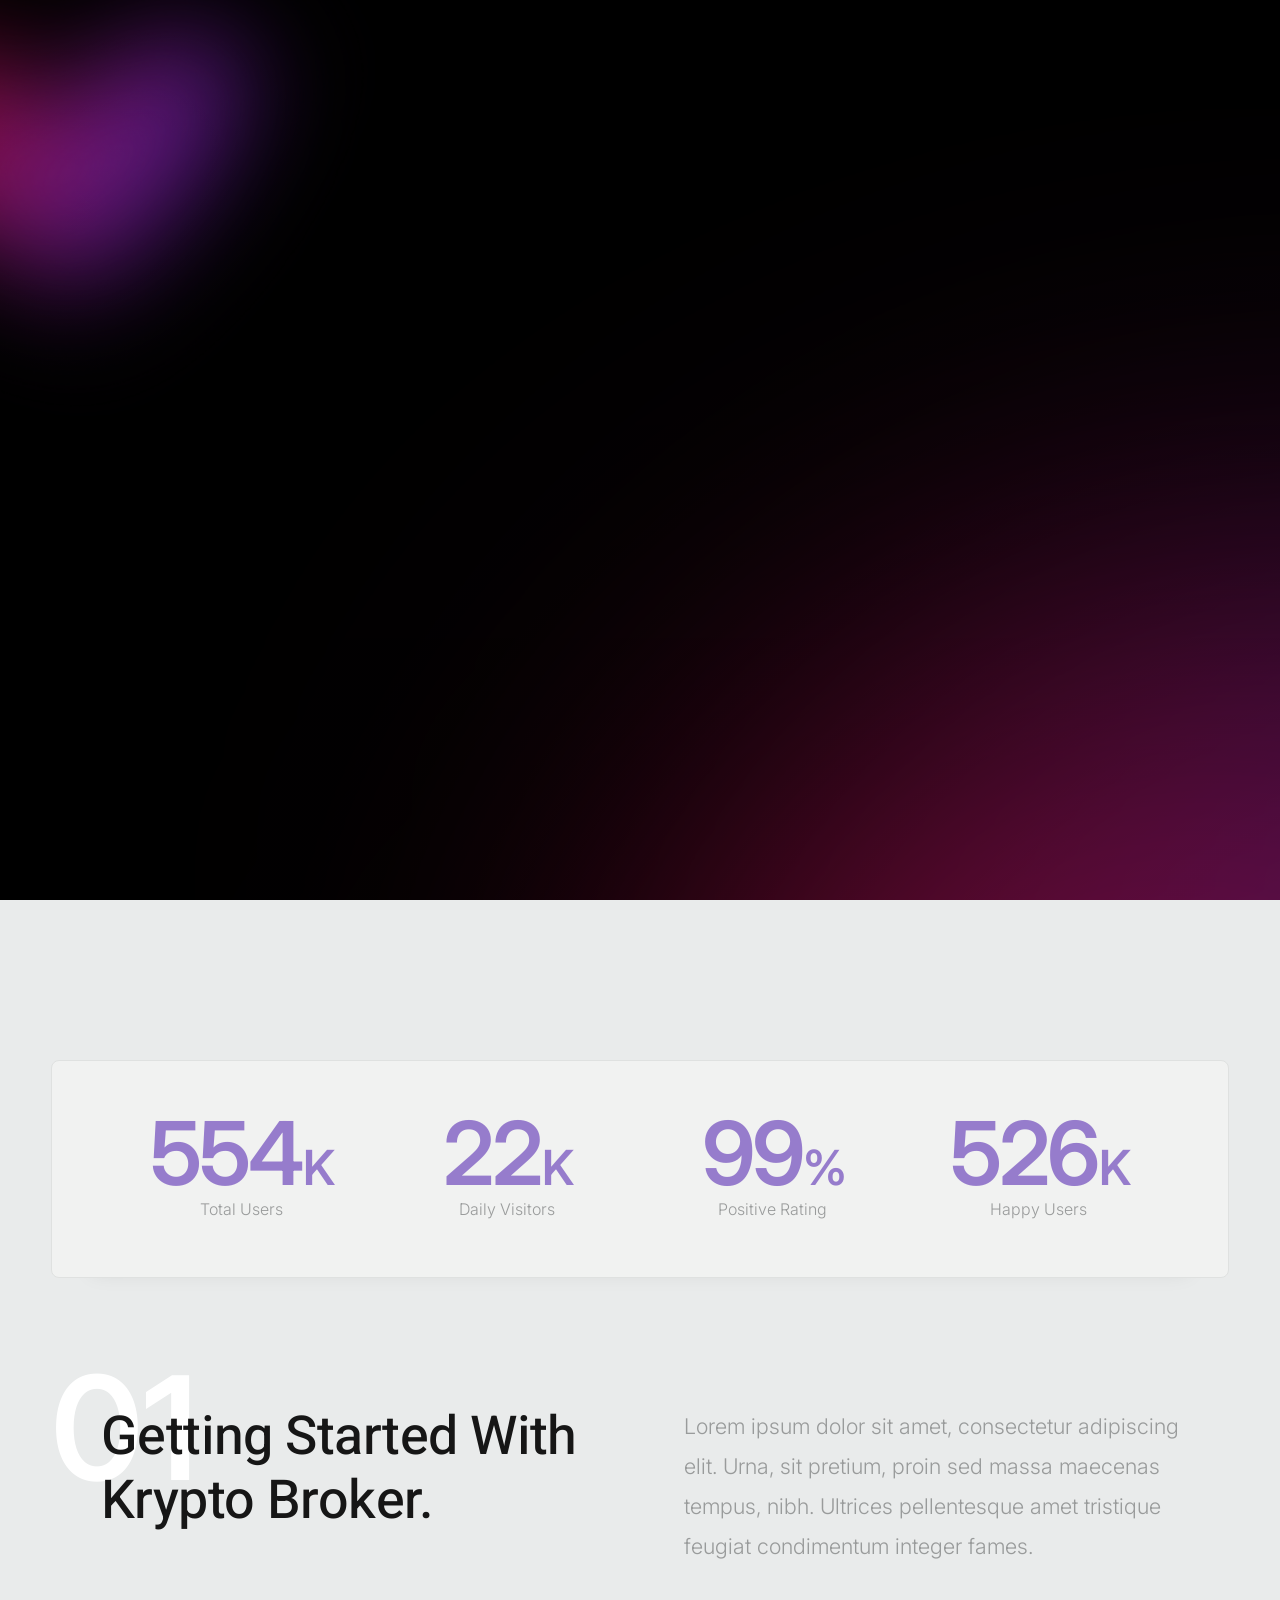
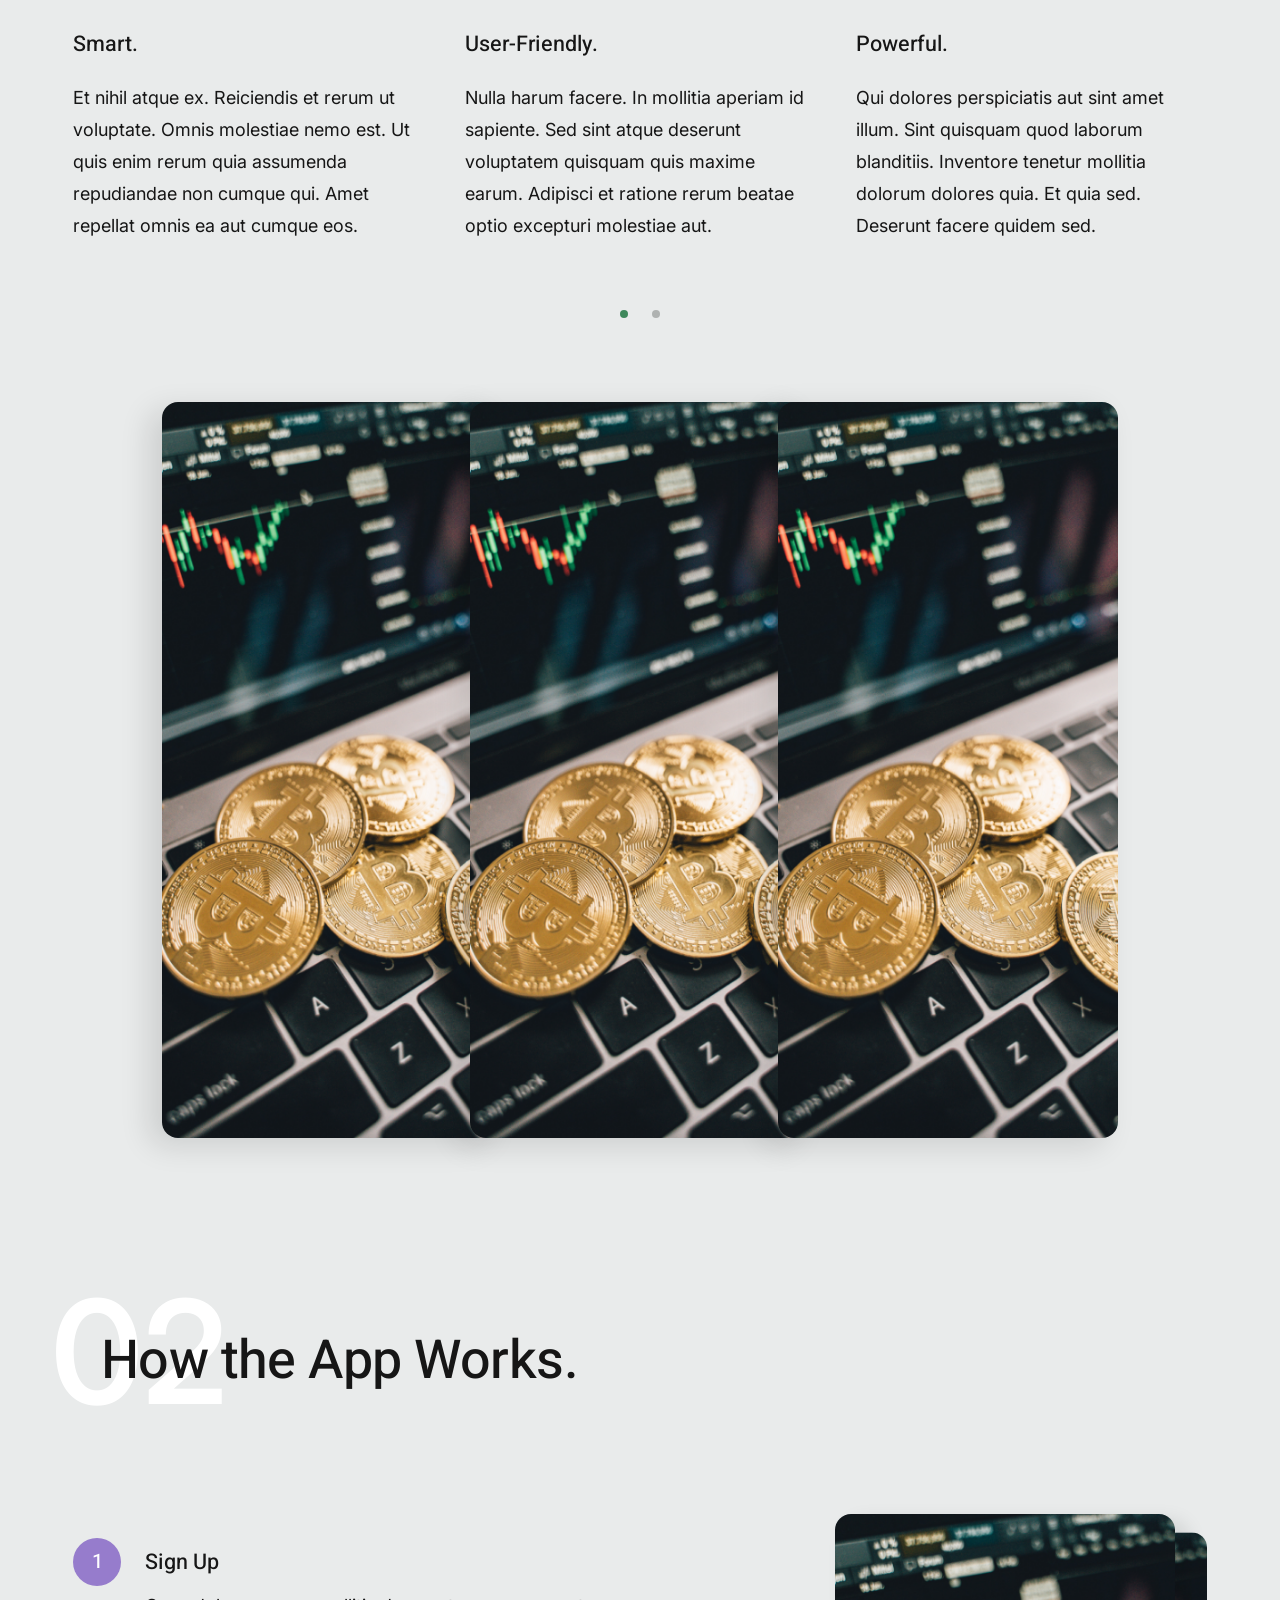
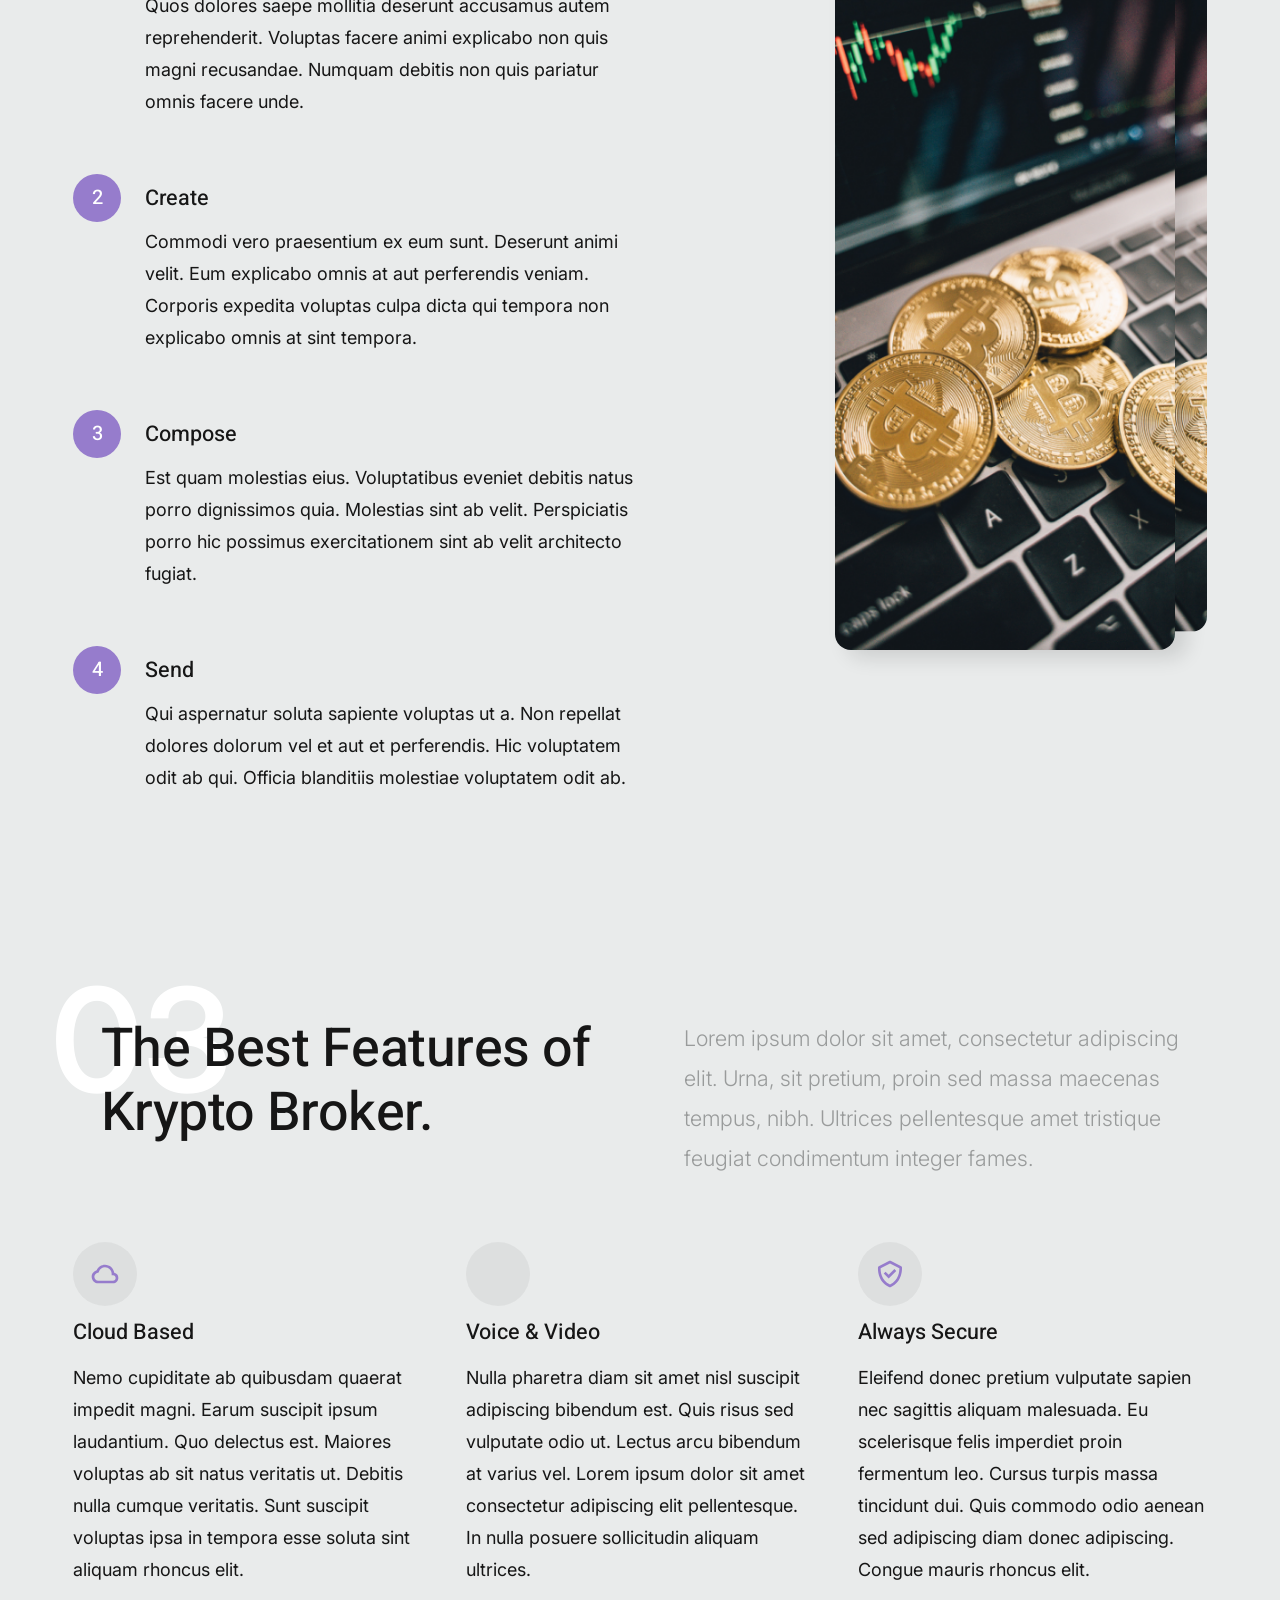
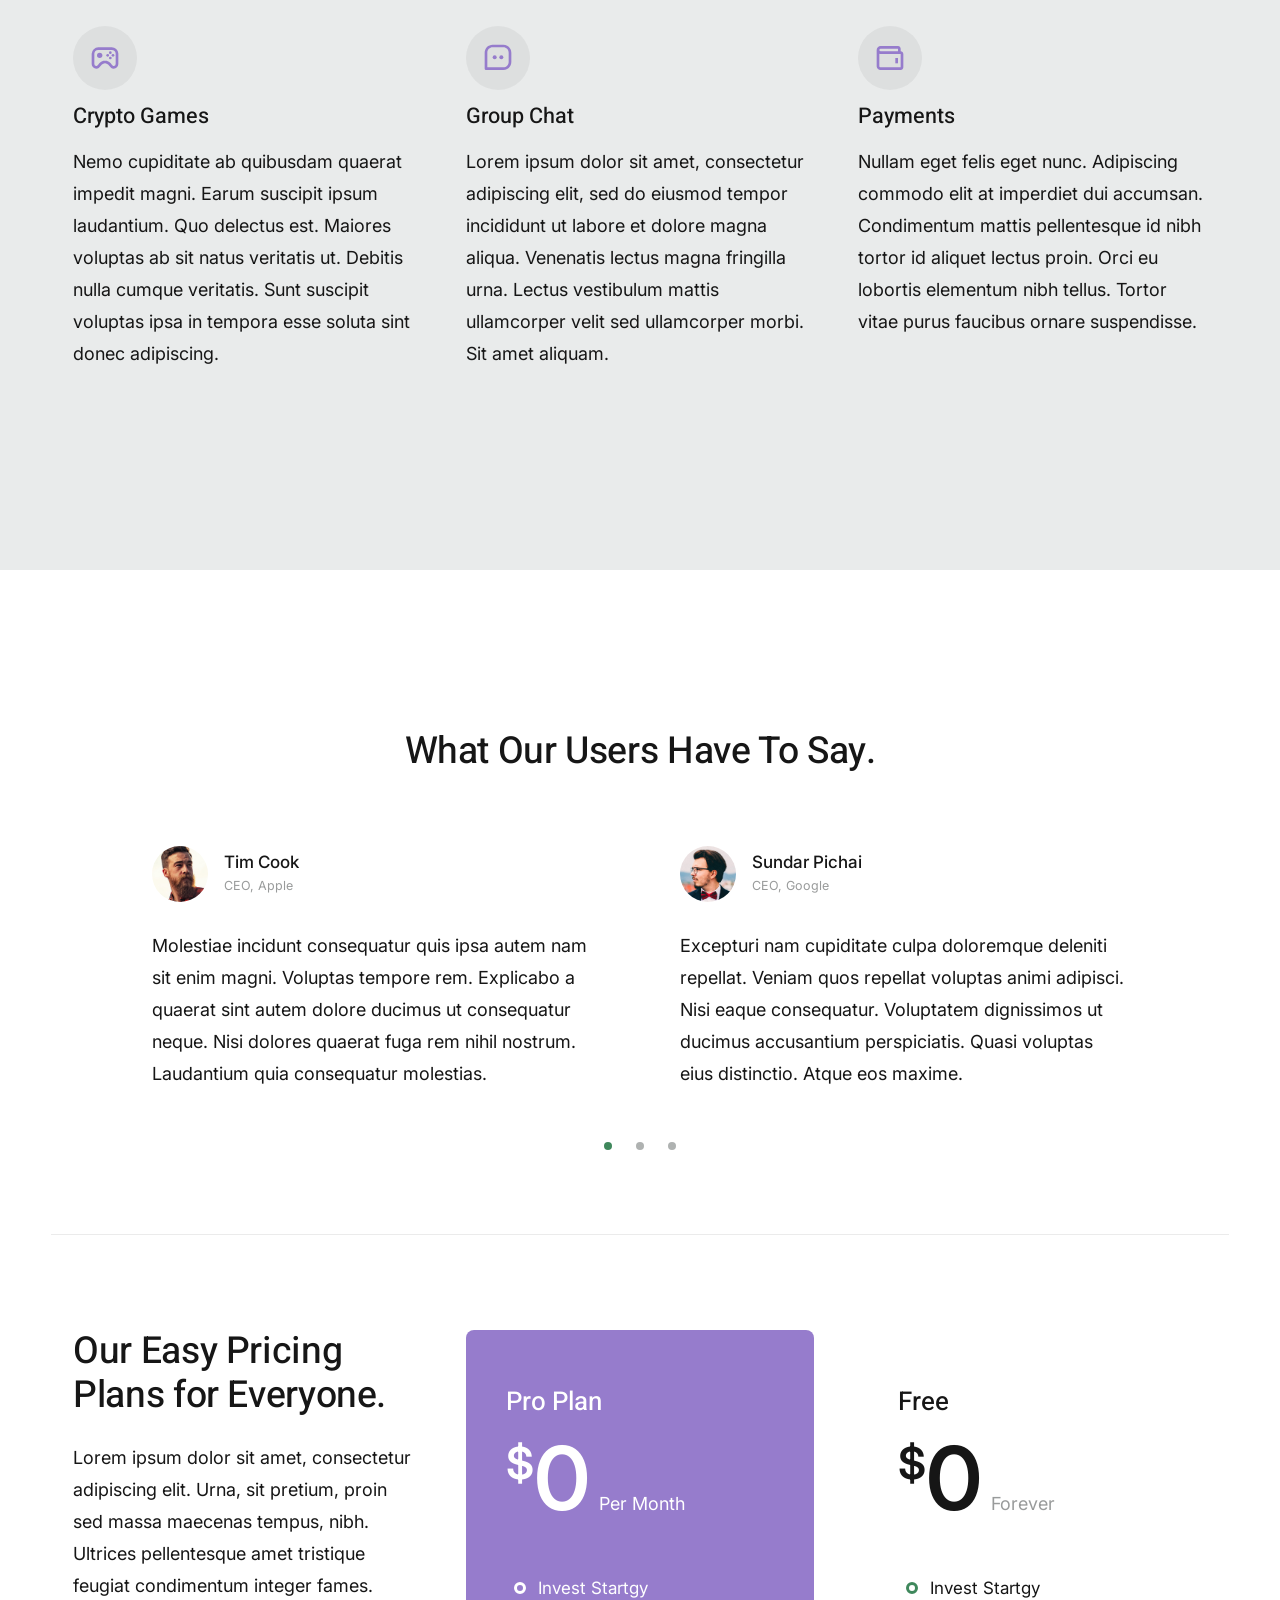
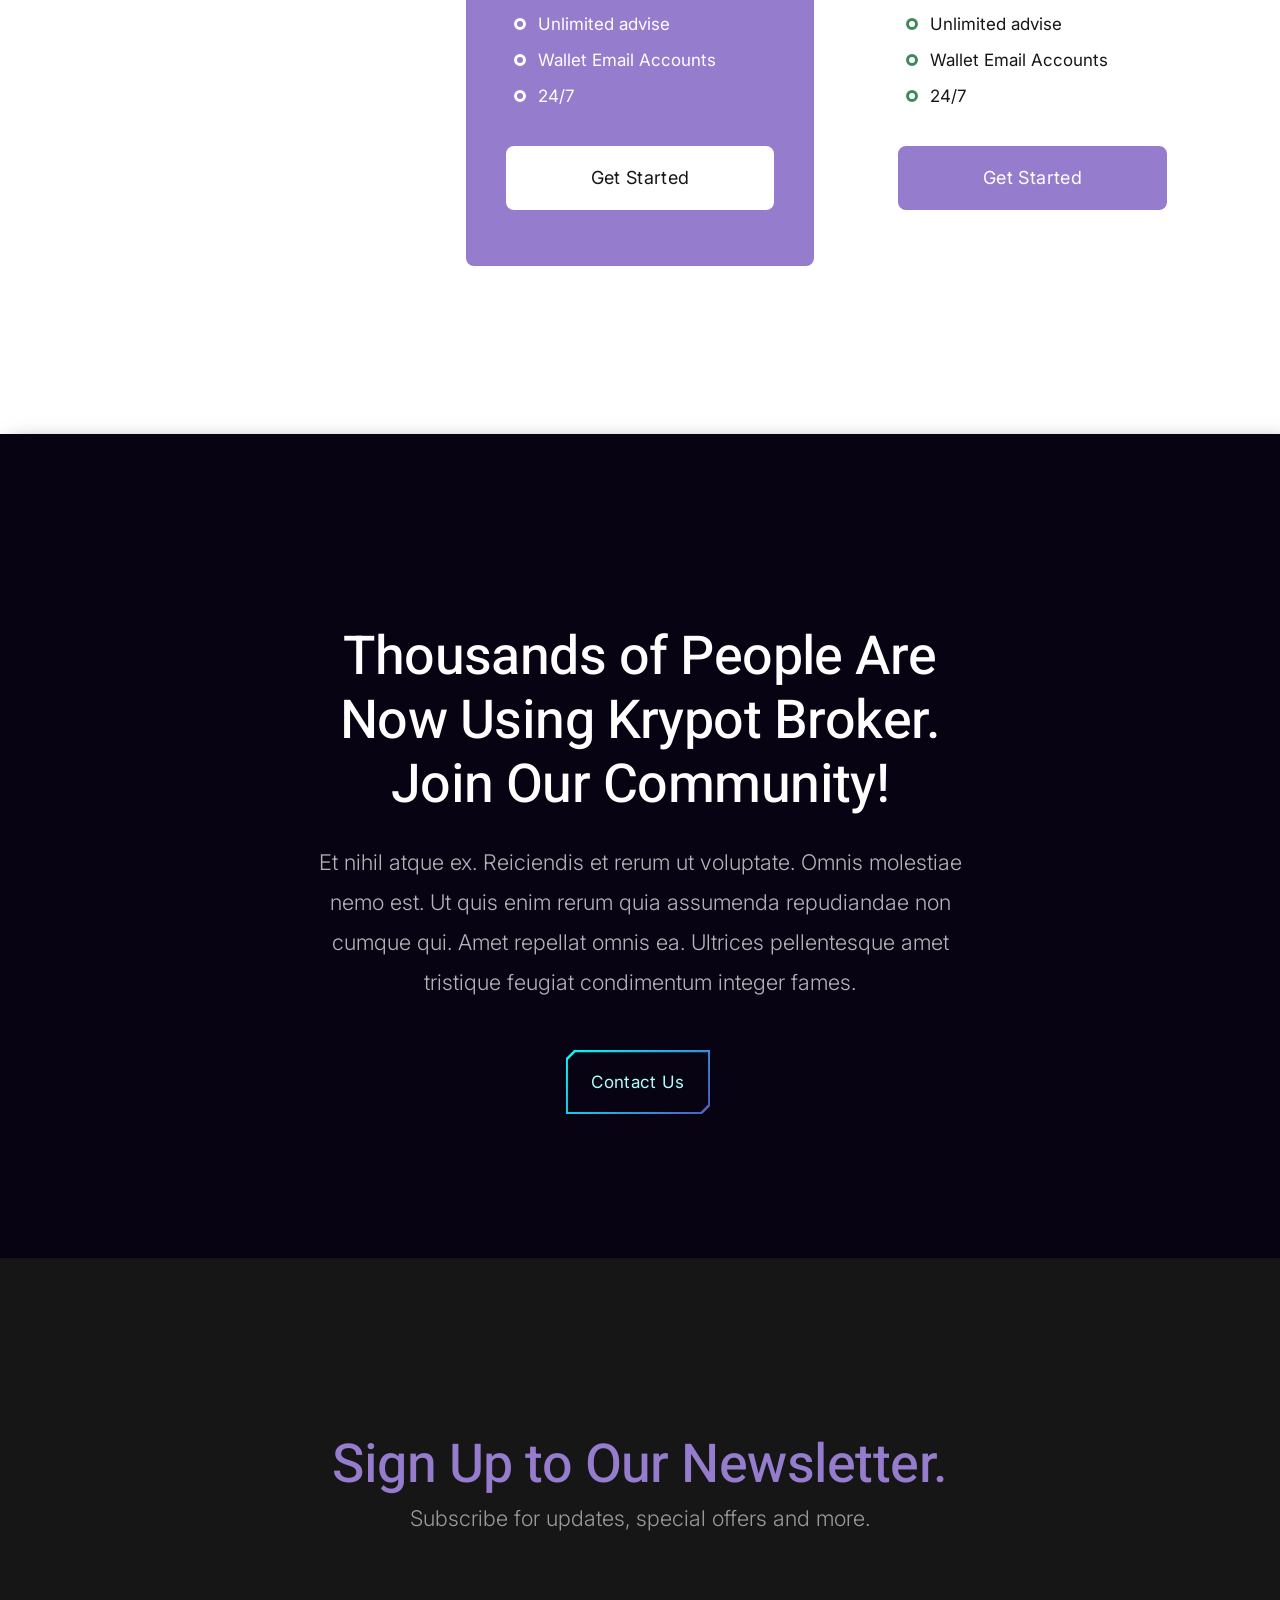
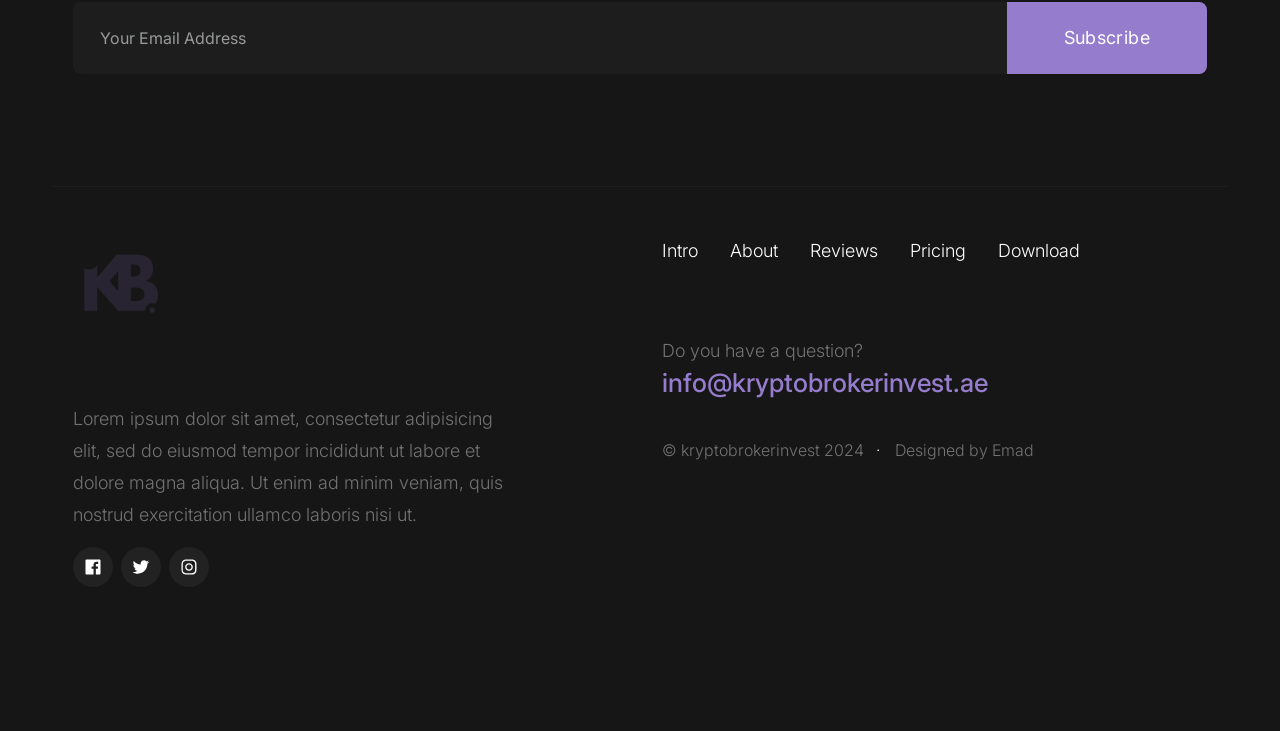
==== commit 4898ec31: "Update index.html" ====
--- a/index.html
+++ b/index.html
@@ -65,7 +65,7 @@
                         <li class="current"><a href="#intro" class="smoothscroll">Intro</a></li>
                         <li><a href="#about" class="smoothscroll">About</a></li>
                         <li><a href="#pricing" class="smoothscroll">Pricing</a></li>
-                        <li><a href="#download" class="smoothscroll">Contact</a></li>
+                        <li><a href="#download" class="smoothscroll">Download</a></li>
                     </ul>
                 </nav>
 
@@ -87,7 +87,12 @@
             ----------------------------------------------- -->
             <section id="intro" class="s-intro target-section">
 
-                <div class="s-intro__bg"></div>
+                <div class="s-intro__bg">
+                    <video autoplay muted loop id="myVideo">
+                        <source src="images/mb.mp4" type="video/mp4">
+                      </video>
+
+                </div>
 
                 <div class="row s-intro__content">
 
@@ -276,7 +281,7 @@
 
                     <div class="row section-header" data-num="02">
                         <div class="column lg-12 title-block">
-                            <h2 class="title text-display-1">How Works.</h2>
+                            <h2 class="title text-display-1">How the App Works.</h2>
                         </div>
                     </div>
 
@@ -369,7 +374,7 @@
                                 <!-- <svg xmlns="http://www.w3.org/2000/svg" width="24" height="24" viewBox="0 0 24 24" style="fill: rgba(0, 0, 0, 1);transform: ;msFilter:;"><path d="M18 7c0-1.103-.897-2-2-2H4c-1.103 0-2 .897-2 2v10c0 1.103.897 2 2 2h12c1.103 0 2-.897 2-2v-3.333L22 17V7l-4 3.333V7zm-1.998 10H4V7h12l.001 4.999L16 12l.001.001.001 4.999z"></path></svg> -->
                             </div>
                             <div class="s-about__feature-text">
-                                <h3 class="h5">V</h3>
+                                <h3 class="h5">Voice & Video</h3>
                                 <p>Nulla pharetra diam sit amet nisl suscipit adipiscing bibendum est. Quis risus sed vulputate 
                                 odio ut. Lectus arcu bibendum at varius vel. Lorem ipsum dolor sit amet consectetur adipiscing 
                                 elit pellentesque. In nulla posuere sollicitudin aliquam ultrices.
@@ -408,7 +413,7 @@
                                 <svg xmlns="http://www.w3.org/2000/svg" width="24" height="24" viewBox="0 0 24 24" style="fill: rgba(0, 0, 0, 1);transform: ;msFilter:;"><path d="M16 2H8C4.691 2 2 4.691 2 8v12a1 1 0 0 0 1 1h13c3.309 0 6-2.691 6-6V8c0-3.309-2.691-6-6-6zm4 13c0 2.206-1.794 4-4 4H4V8c0-2.206 1.794-4 4-4h8c2.206 0 4 1.794 4 4v7z"></path><circle cx="9.5" cy="11.5" r="1.5"></circle><circle cx="14.5" cy="11.5" r="1.5"></circle></svg>
                             </div>
                             <div class="s-about__feature-text">
-                                <h3 class="h5">Gt</h3>
+                                <h3 class="h5">Group Chat</h3>
                                 <p>Lorem ipsum dolor sit amet, consectetur adipiscing elit, sed do eiusmod tempor incididunt 
                                 ut labore et dolore magna aliqua. Venenatis lectus magna fringilla urna. Lectus vestibulum 
                                 mattis ullamcorper velit sed ullamcorper morbi. Sit amet aliquam.
@@ -688,7 +693,7 @@
                         <li><a class="smoothscroll" href="#about" title="about">About</a></li>
                         <li><a class="smoothscroll" href="#testimonials" title="reviews">Reviews</a></li>
                         <li><a class="smoothscroll" href="#pricing" title="pricing">Pricing</a></li>
-                        <li><a class="smoothscroll" href="#download" title="download">Contact</a></li>	
+                        <li><a class="smoothscroll" href="#download" title="download">Download</a></li>	
                     </ul>
     
                     <p class="s-footer__contact">
--- a/css/styles.css
+++ b/css/styles.css
@@ -3292,7 +3292,7 @@
         bottom              : 0;
         width               : 100%;
         height              : 100%;
-        background-image    : url(../images/bkk.png);
+        background-image    : url(../images/bg.png);
         background-repeat   : no-repeat;
         background-position : center;
         background-size     : cover;
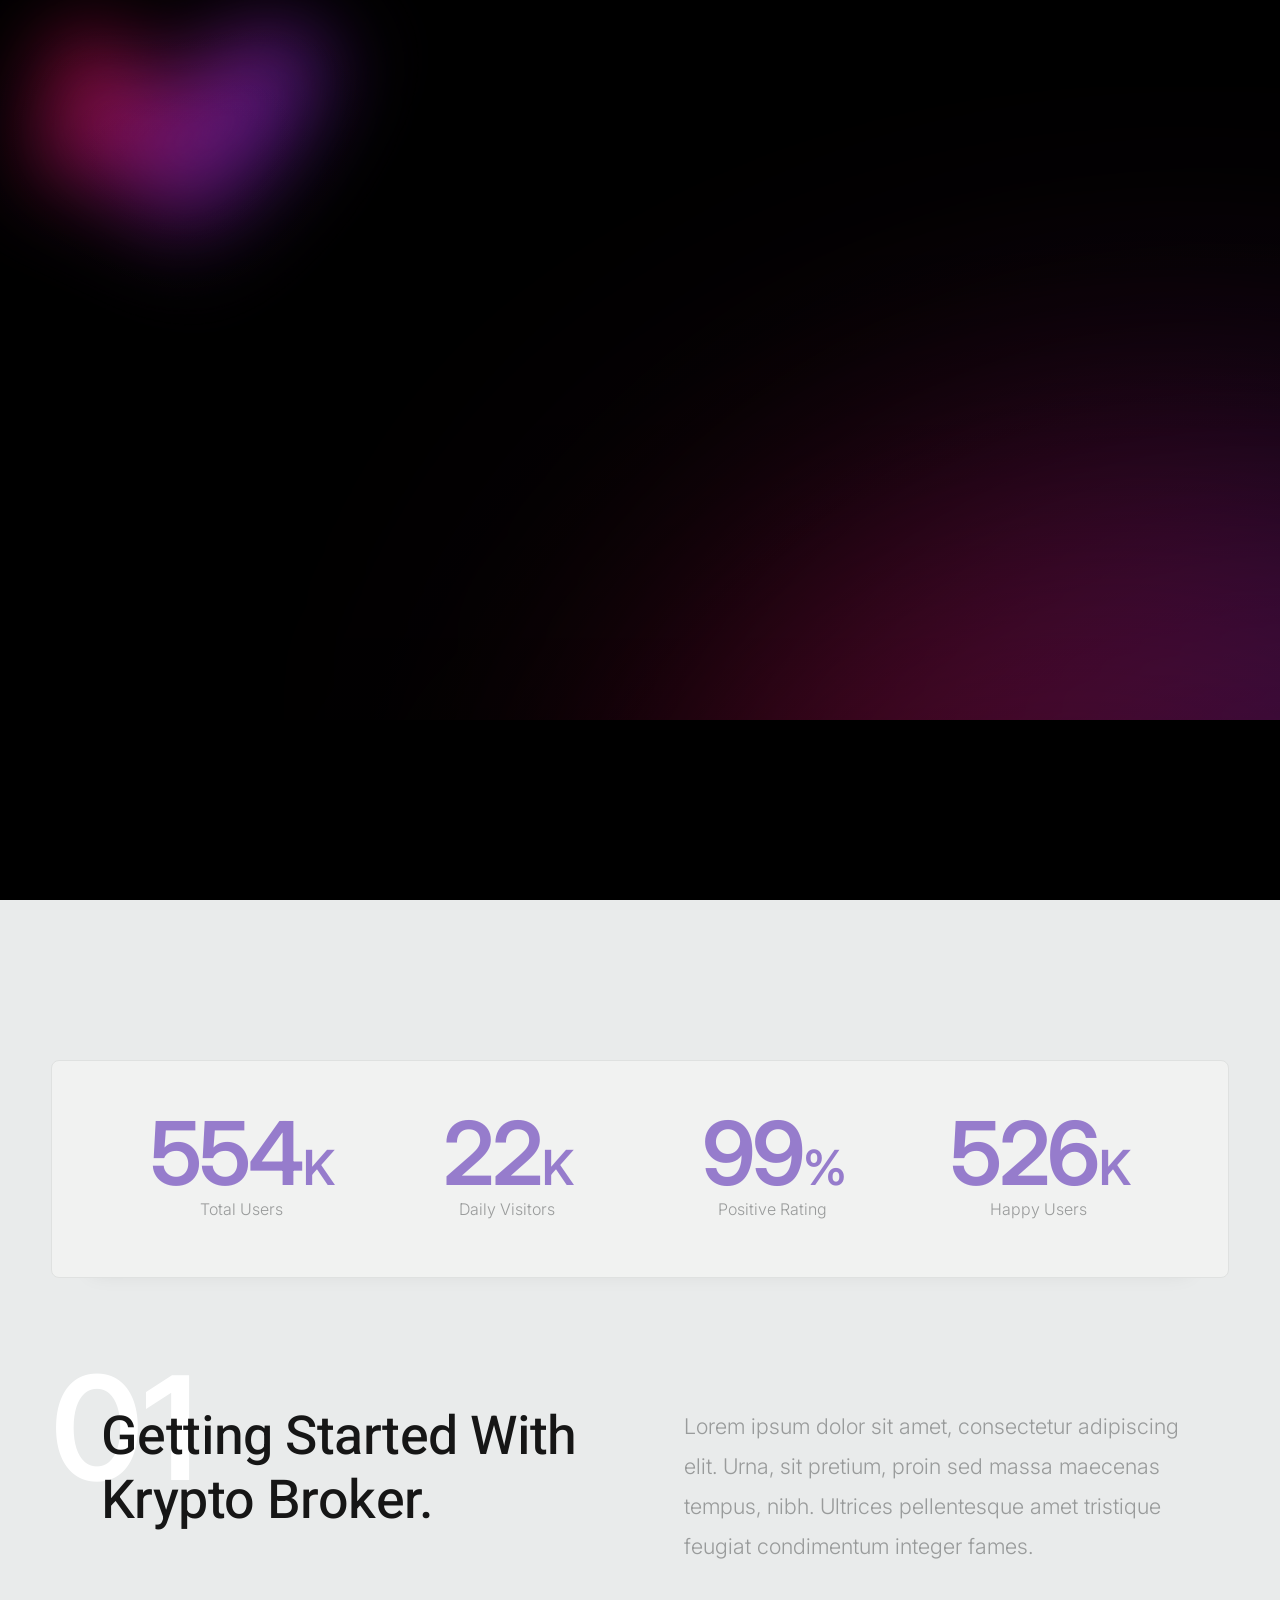
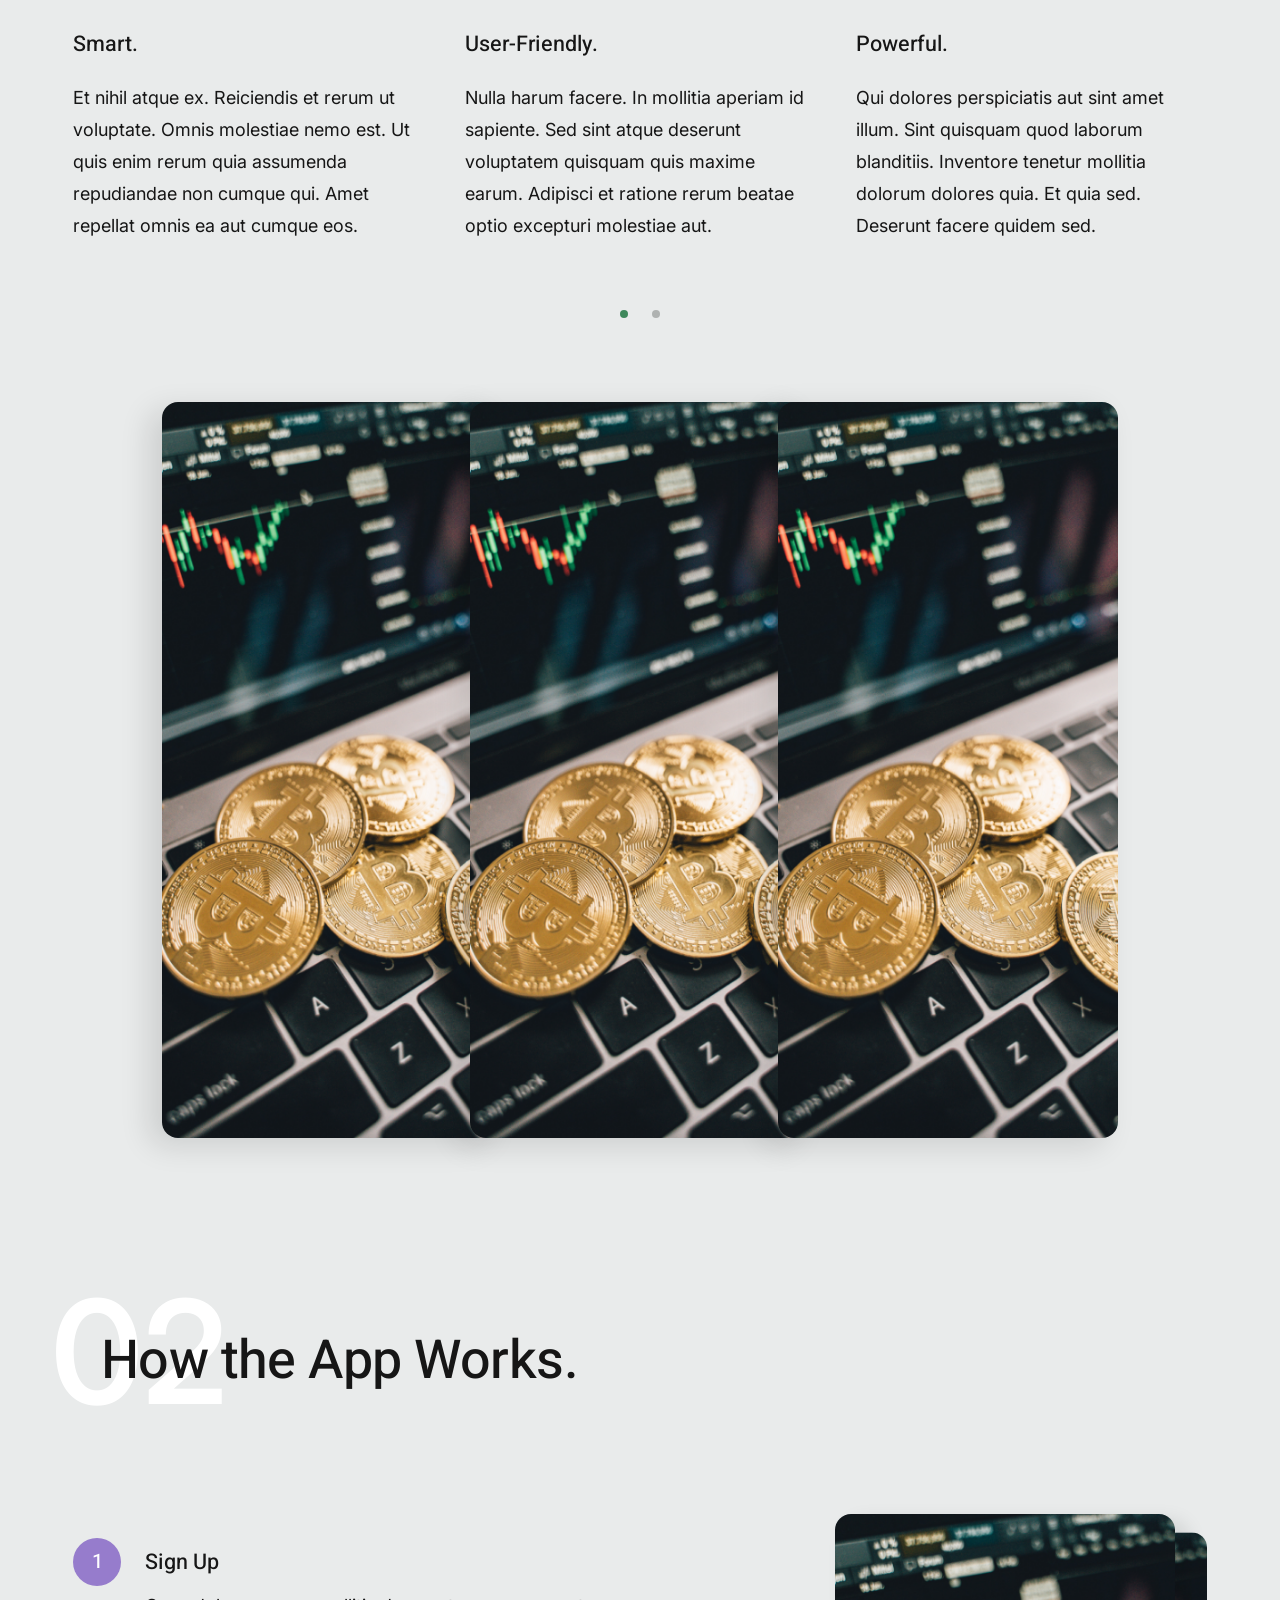
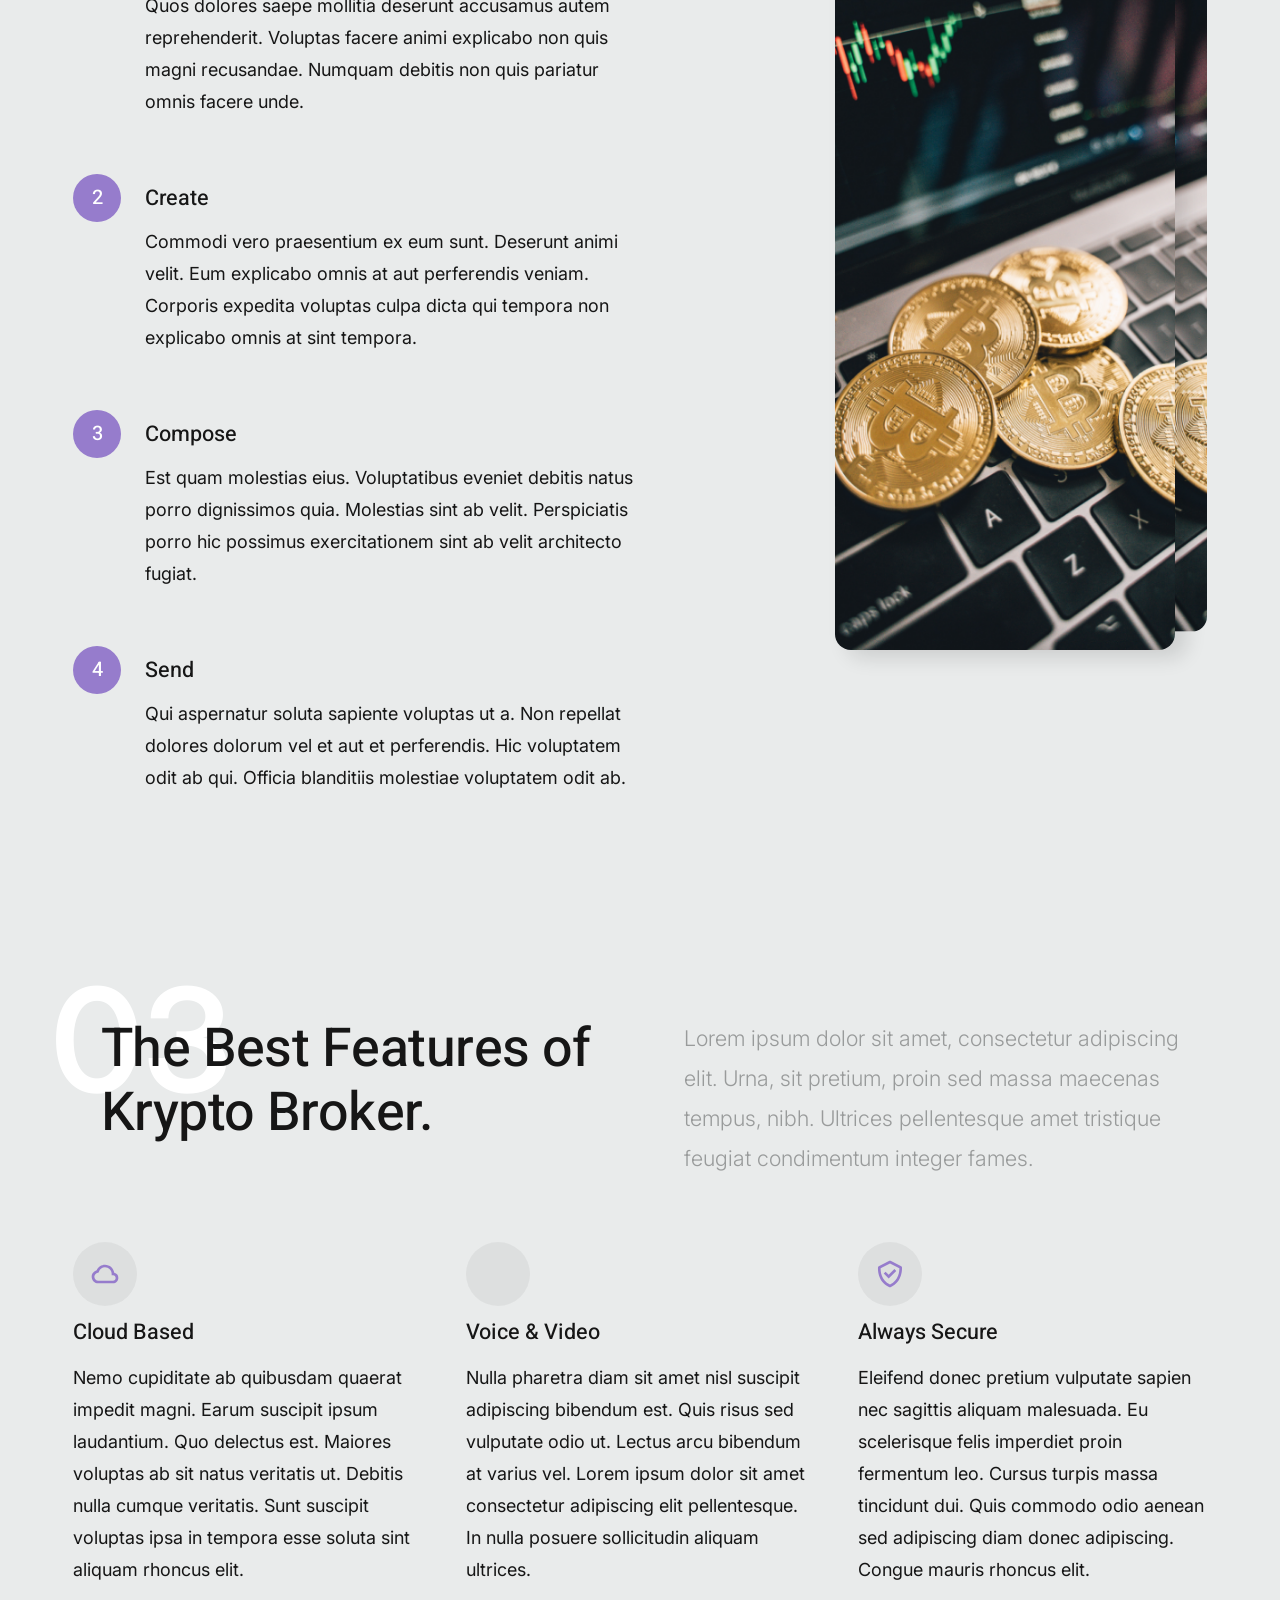
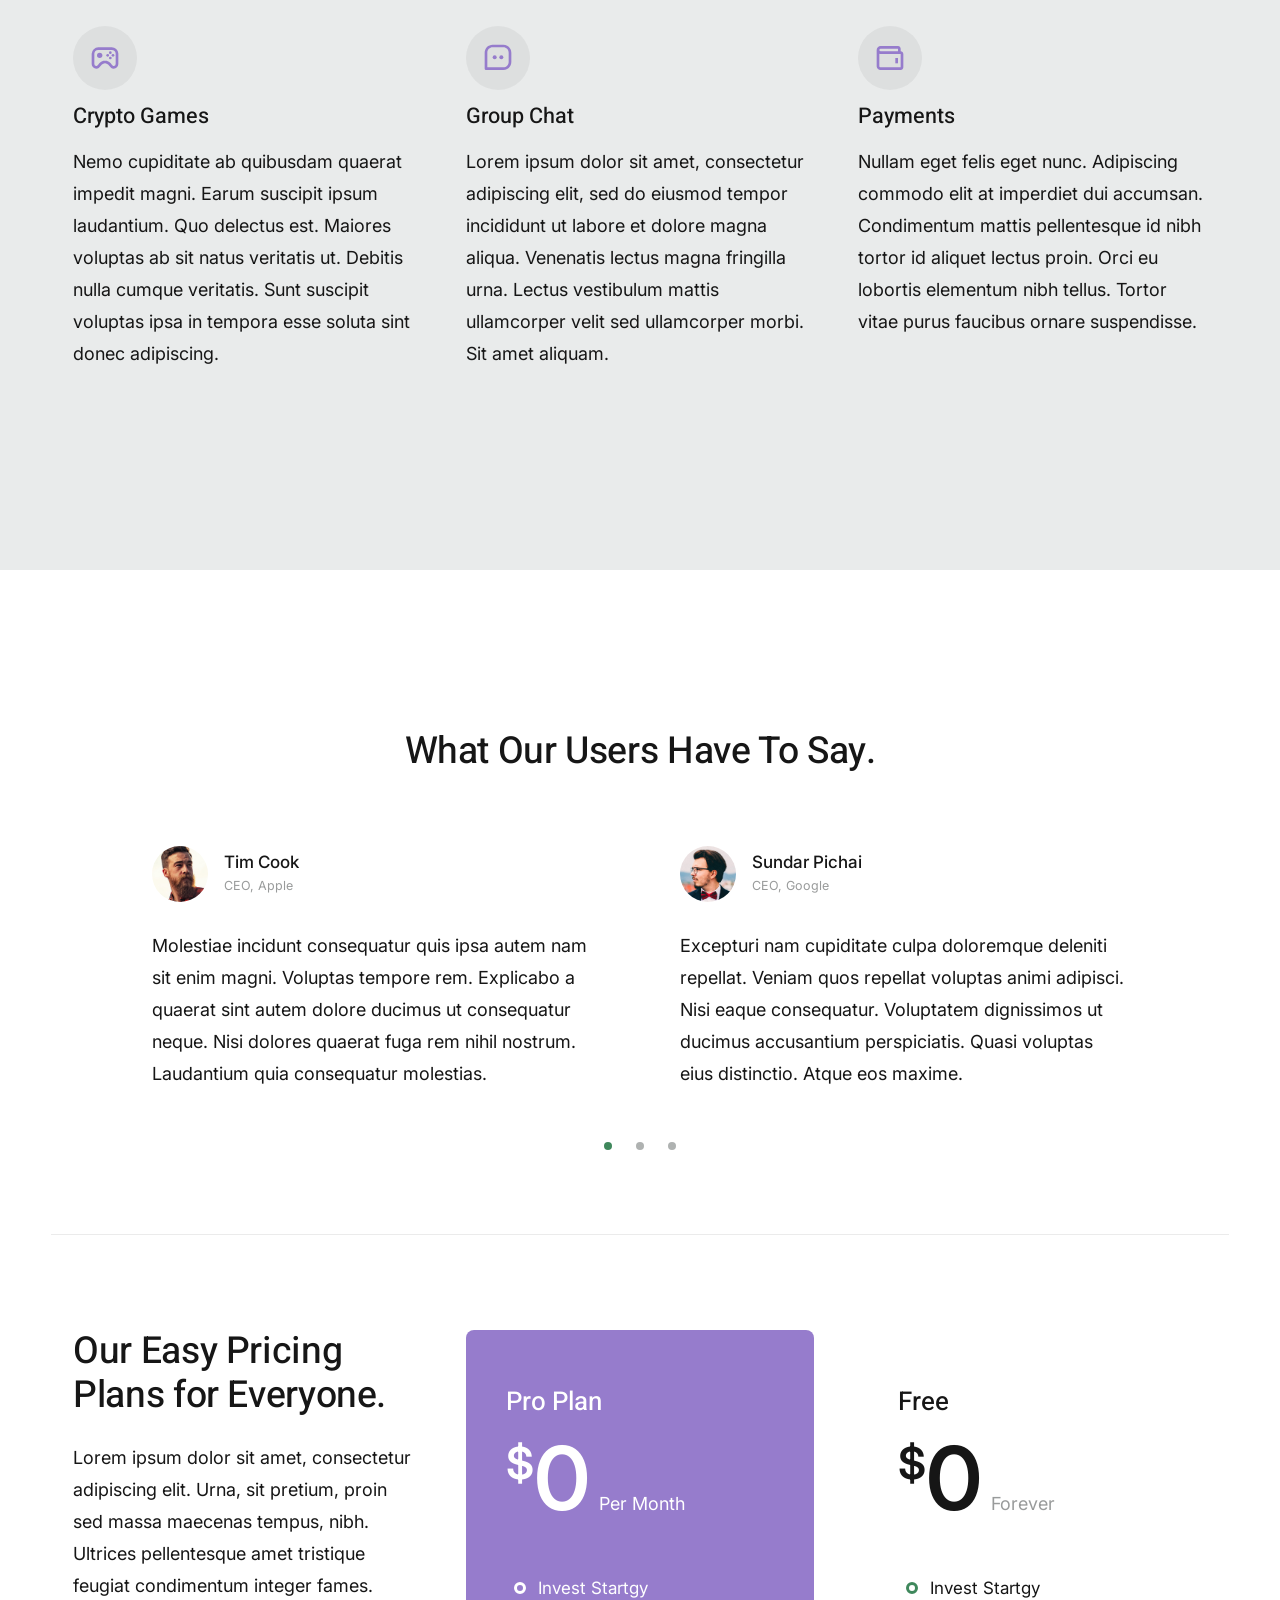
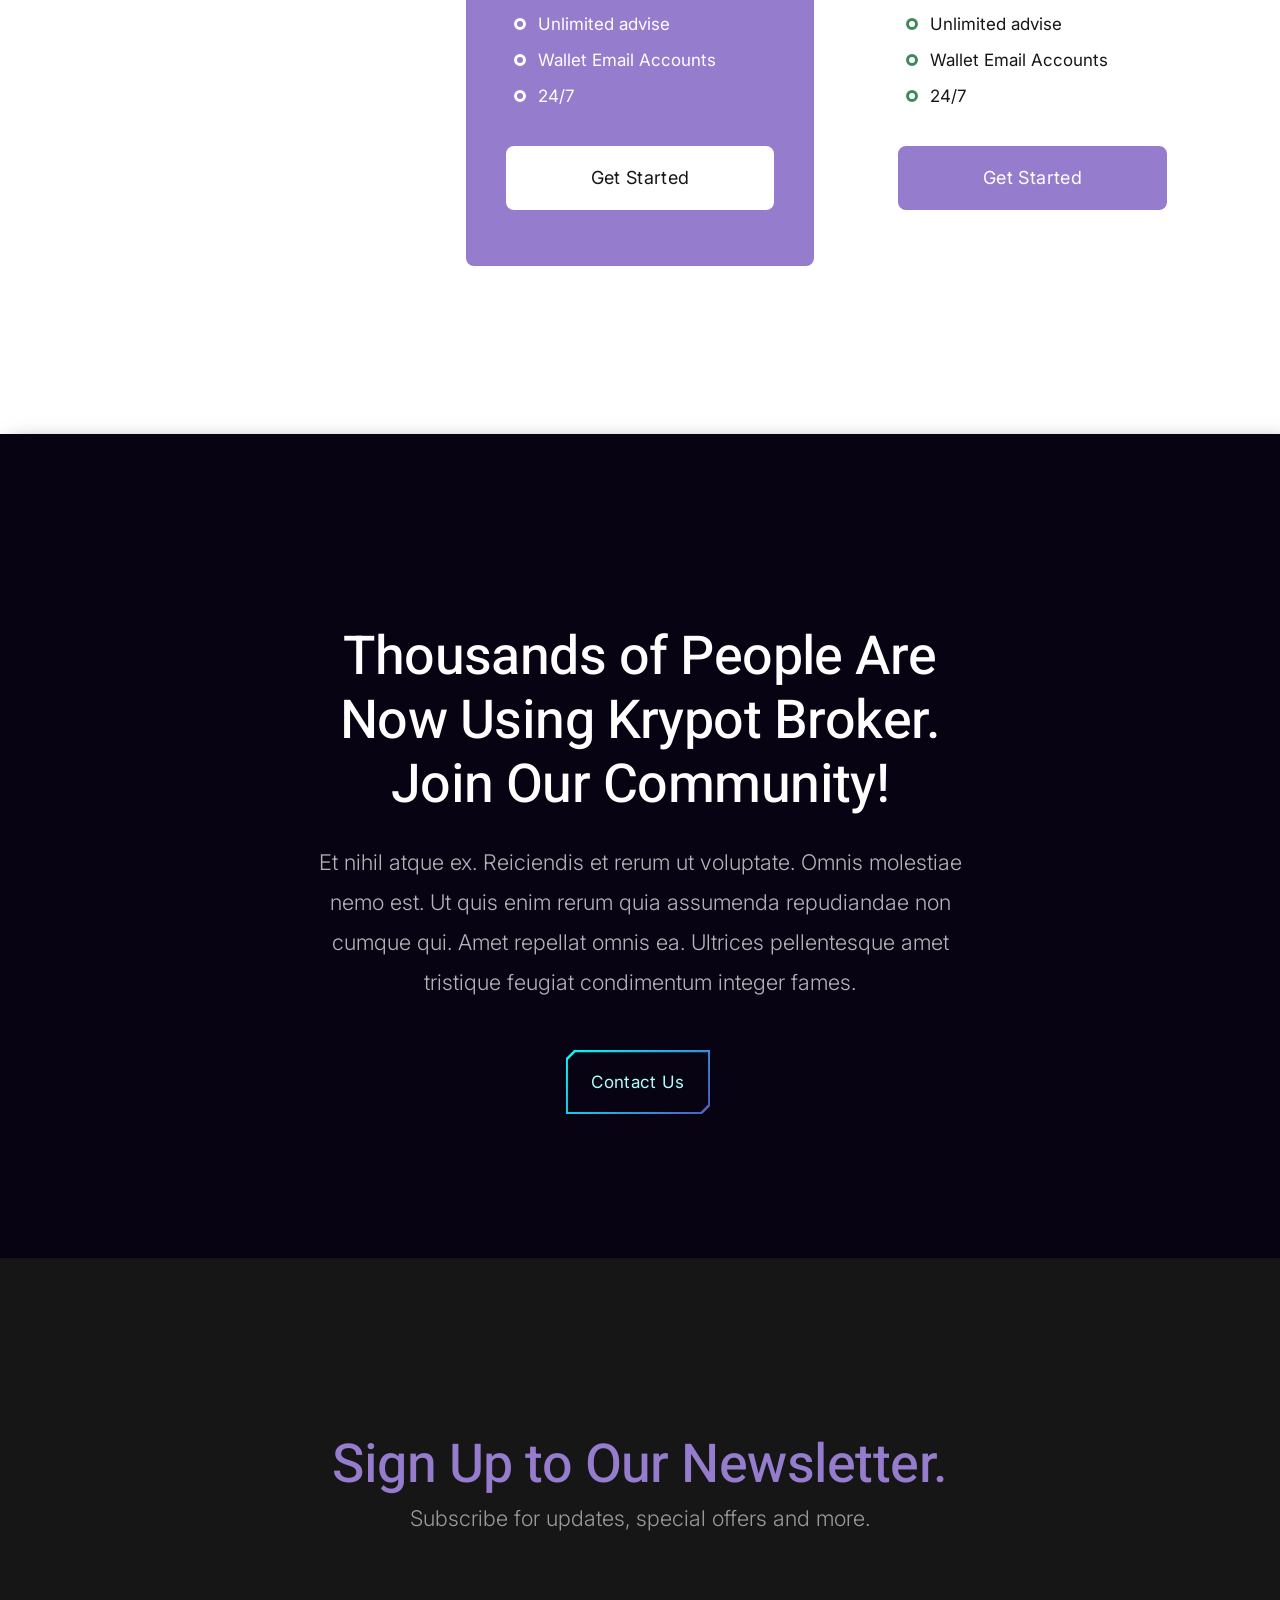
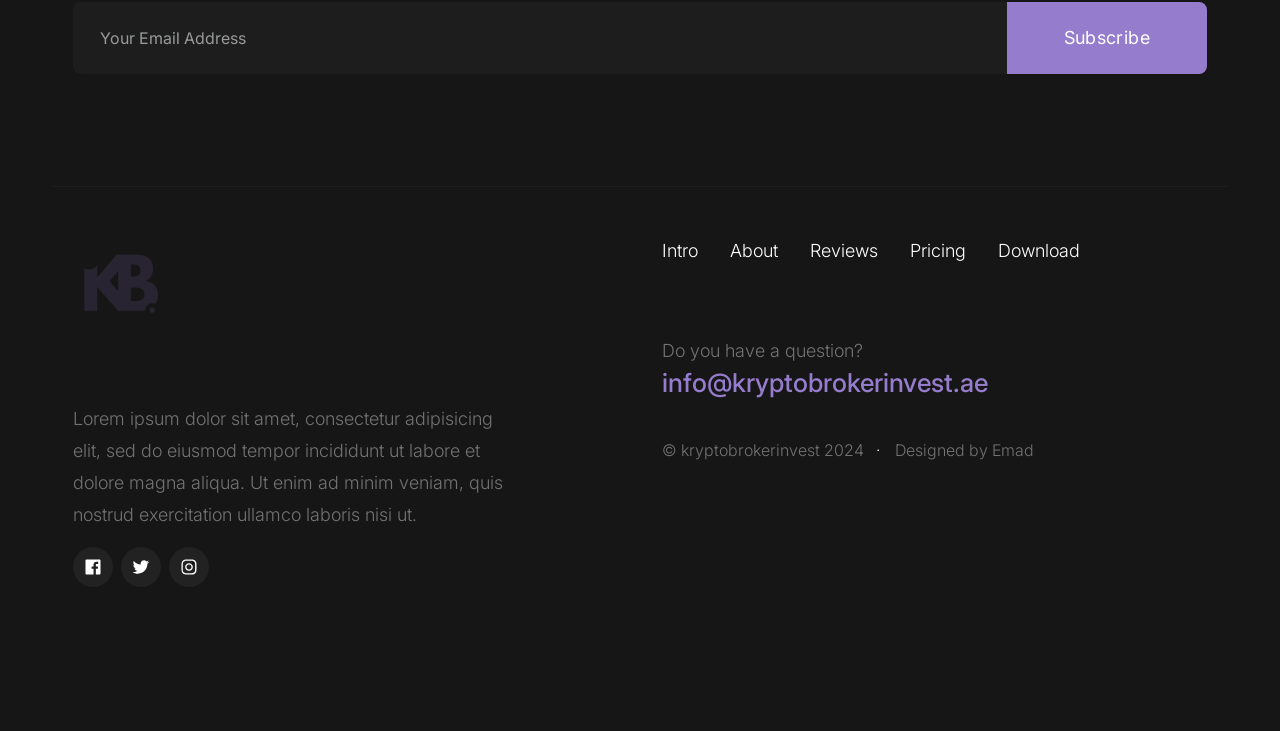
==== commit 0762e41b: "Update index.html" ====
--- a/index.html
+++ b/index.html
@@ -88,9 +88,10 @@
             <section id="intro" class="s-intro target-section">
 
                 <div class="s-intro__bg">
-                    <video autoplay muted loop id="myVideo">
-                        <source src="images/mb.mp4" type="video/mp4">
-                      </video>
+                  <div class="s-intro__bg">
+                    <img src="images/bg.png" alt="">
+
+                </div>
 
                 </div>
 
--- a/css/vendor.css
+++ b/css/vendor.css
@@ -1,24 +1,4 @@
-/* ===================================================================
- * Booth Third-party Stylesheets
- * Template Ver. 1.0.0
- * 10-20-2021
- * -------------------------------------------------------------------
- *
- * TOC:
- * # PrismJS
- * # Swiper
- * # Basiclightbox
- *
- * ------------------------------------------------------------------- */
-
-/* ===================================================================
- * # PrismJS 1.20.0
- *   https://prismjs.com/download.html#themes=prism-okaidia&languages=markup+css+clike+javascript+markup-templating+php 
- *   
- *   okaidia theme for JavaScript, CSS and HTML
- *   Loosely based on Monokai textmate theme by http://www.monokai.nl/
- *   @author ocodia
- * ------------------------------------------------------------------- */
+
 code[class*="language-"],
 pre[class*="language-"] {
     color           : #f8f8f2;
@@ -862,4 +842,4 @@
 .basicLightbox--visible .basicLightbox__placeholder {
     transform : scale(1);
     opacity   : 1;
-}+}
--- a/css/styles.css
+++ b/css/styles.css
@@ -1,88 +1,6 @@
     @charset "UTF-8";
 
-    /* =================================================================== 
-    * Booth Main Stylesheet
-    * Template Ver. 1.0.0
-    * 10-20-2021
-    * ------------------------------------------------------------------
-    *
-    * TOC:
-    * # SETTINGS
-    *      ## fonts 
-    *      ## colors 
-    *      ## spacing and typescale
-    *      ## grid variables
-    * # NORMALIZE
-    * # BASE SETUP
-    * # GRID
-    *      ## large screen devices
-    *      ## medium screen devices 
-    *      ## tablet devices 
-    *      ## mobile devices 
-    *      ## small screen devices 
-    *      ## additional column stackpoints 
-    * # UTILITY CLASSES
-    * # TYPOGRAPHY 
-    *      ## base type styles
-    *      ## additional typography & helper classes
-    *      ## lists
-    *      ## spacing
-    * # PRELOADER 
-    *      ## page loaded
-    * # FORM
-    *      ## style placeholder text
-    *      ## change autocomplete styles in Chrome
-    * # BUTTONS
-    * # TABLE
-    * # COMPONENTS
-    *      ## pagination
-    *      ## alert box 
-    *      ## skillbars
-    *      ## stats tabs
-    * # PROJECT-WIDE SHARED STYLES
-    *      ## theme-specific typography classes
-    *      ## media classes
-    *      ## section header
-    *      ## swiper overrides
-    * # PAGE WRAP
-    * # SITE HEADER
-    *      ## logo
-    *      ## main navigation
-    *      ## cta button
-    *      ## mobile menu toggle
-    * # INTRO
-    *      ## intro background
-    *      ## intro content
-    *      ## intro social
-    *      ## intro scroll
-    *      ## intro transitions
-    * # ABOUT
-    *      ## stats
-    *      ## info
-    *      ## screens
-    *      ## how-to
-    *      ## features
-    * # TESTIMONIALS
-    *      ## testimonial slider
-    * # PRICING
-    *      ## pricing plan blocks
-    * # DOWNLOAD
-    * # FOOTER
-    *      ## subscription form
-    *      ## footer logo
-    *      ## footer sitelinks
-    *      ## footer contact
-    *      ## footer social
-    *      ## copyright
-    *      ## go top
-    *
-    * ------------------------------------------------------------------ */
-
-    /* ===================================================================
-    * # SETTINGS
-    *
-    *
-    * ------------------------------------------------------------------- */
+   
 
     /* ------------------------------------------------------------------- 
     * ## fonts 
@@ -3292,10 +3210,11 @@
         bottom              : 0;
         width               : 100%;
         height              : 100%;
-        background-image    : url(../images/bg.png);
+        /* background-image    : url(../images/cb.mp4); */
         background-repeat   : no-repeat;
         background-position : center;
         background-size     : cover;
+        
     }
 
     .s-intro__bg::before {
@@ -4909,3 +4828,9 @@
         );
         transition: 200ms;
     }
+
+
+
+
+
+    
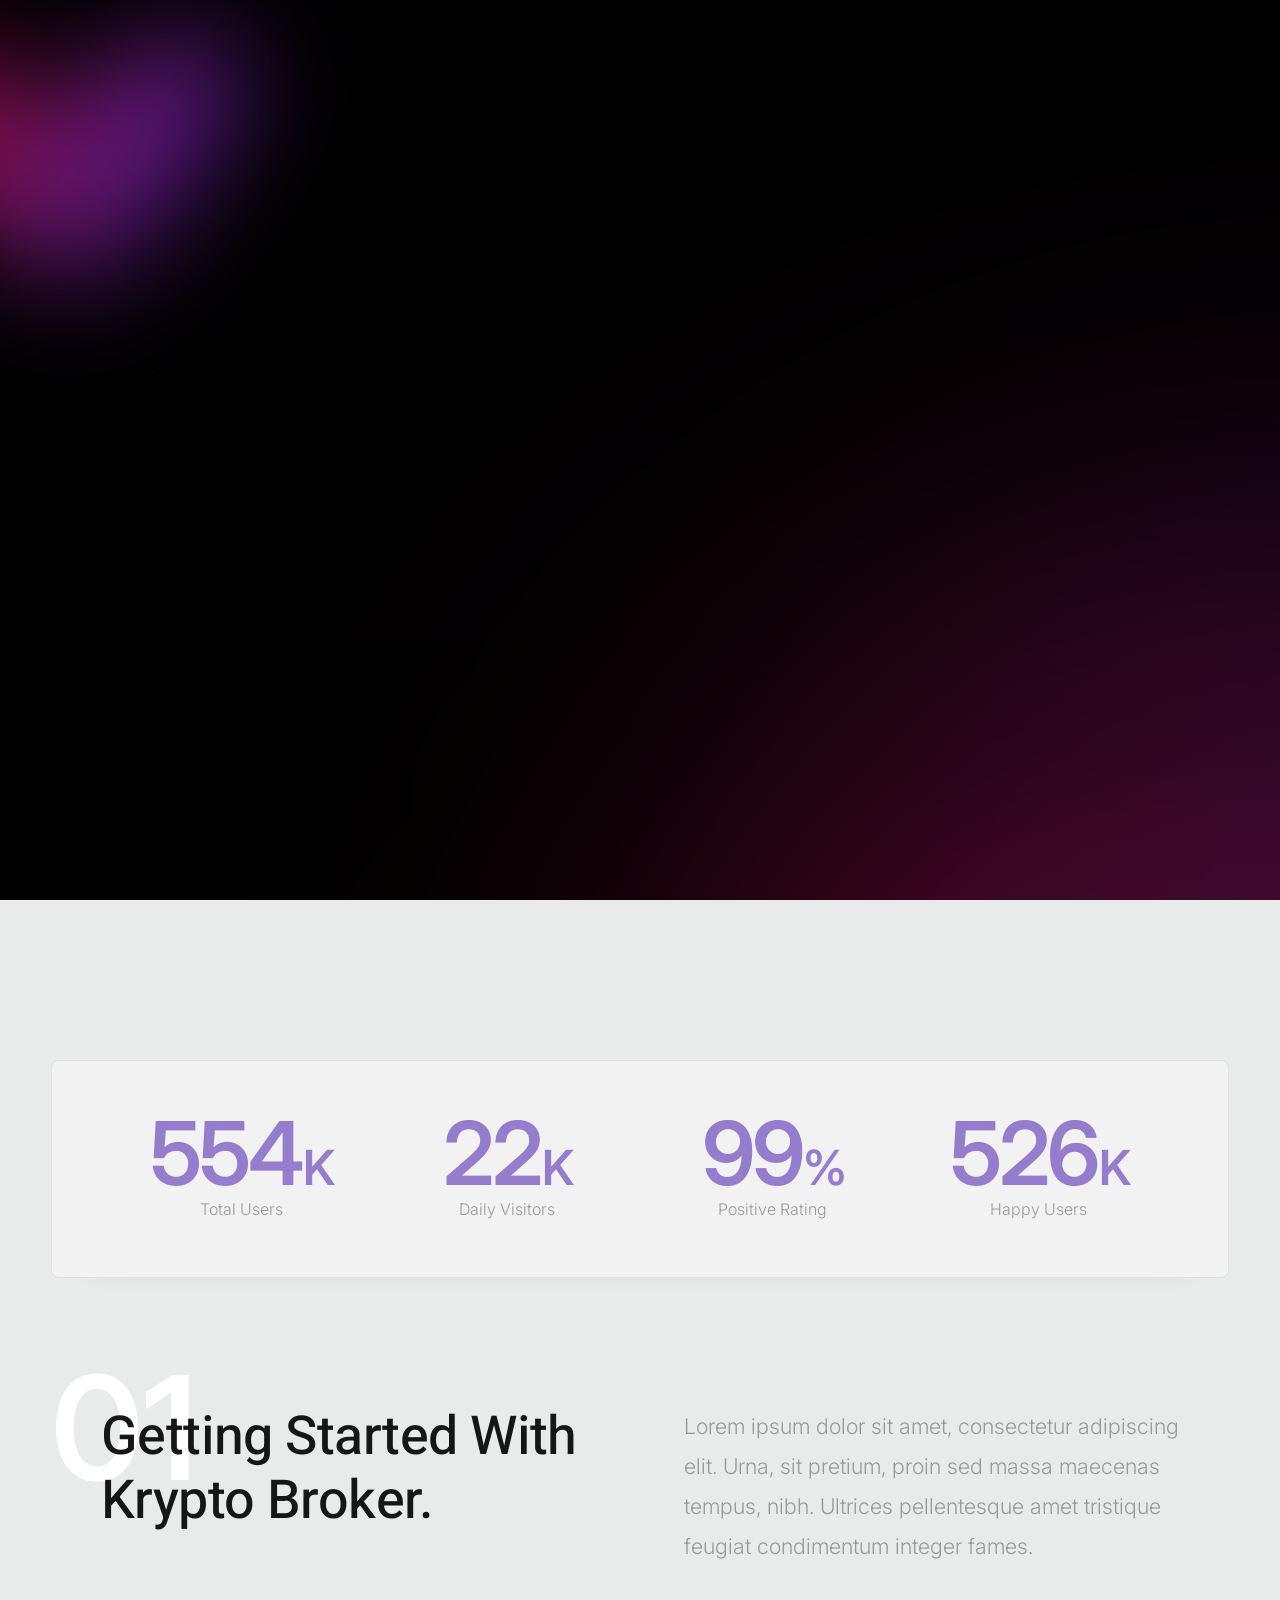
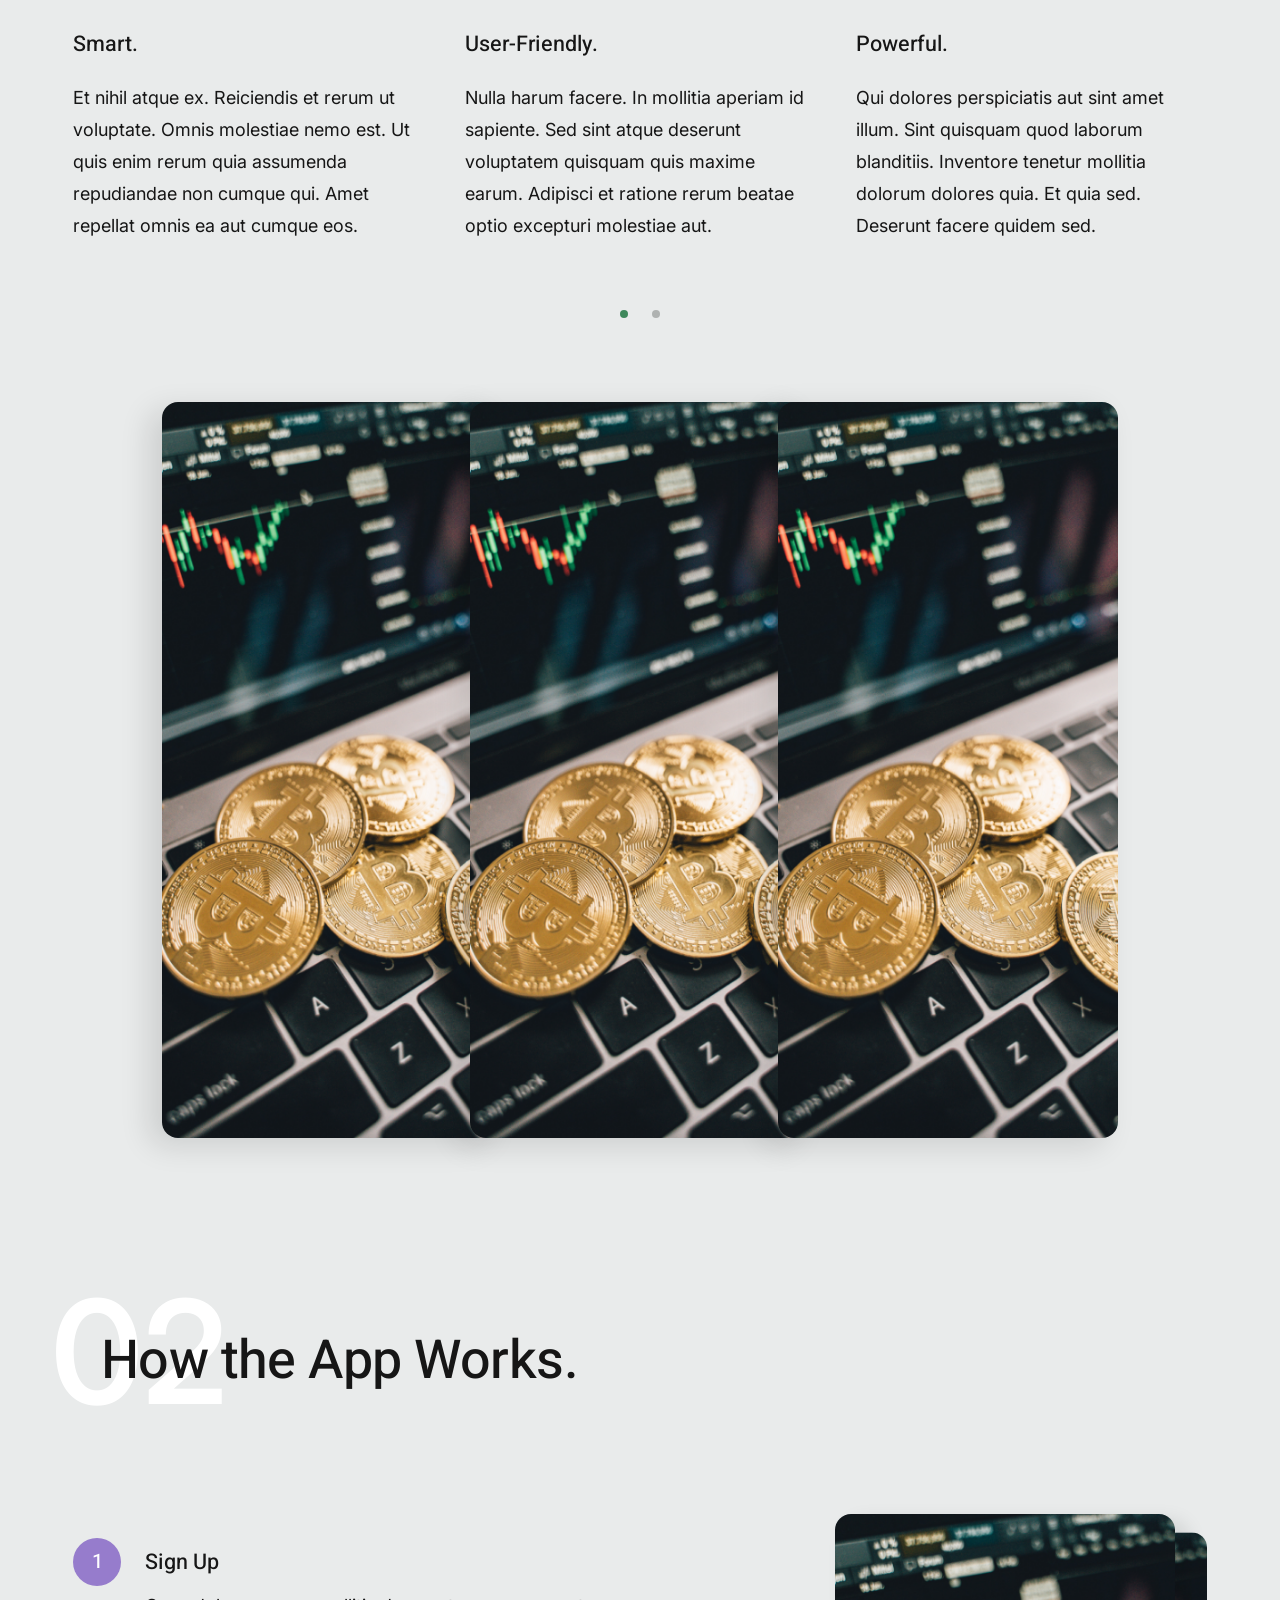
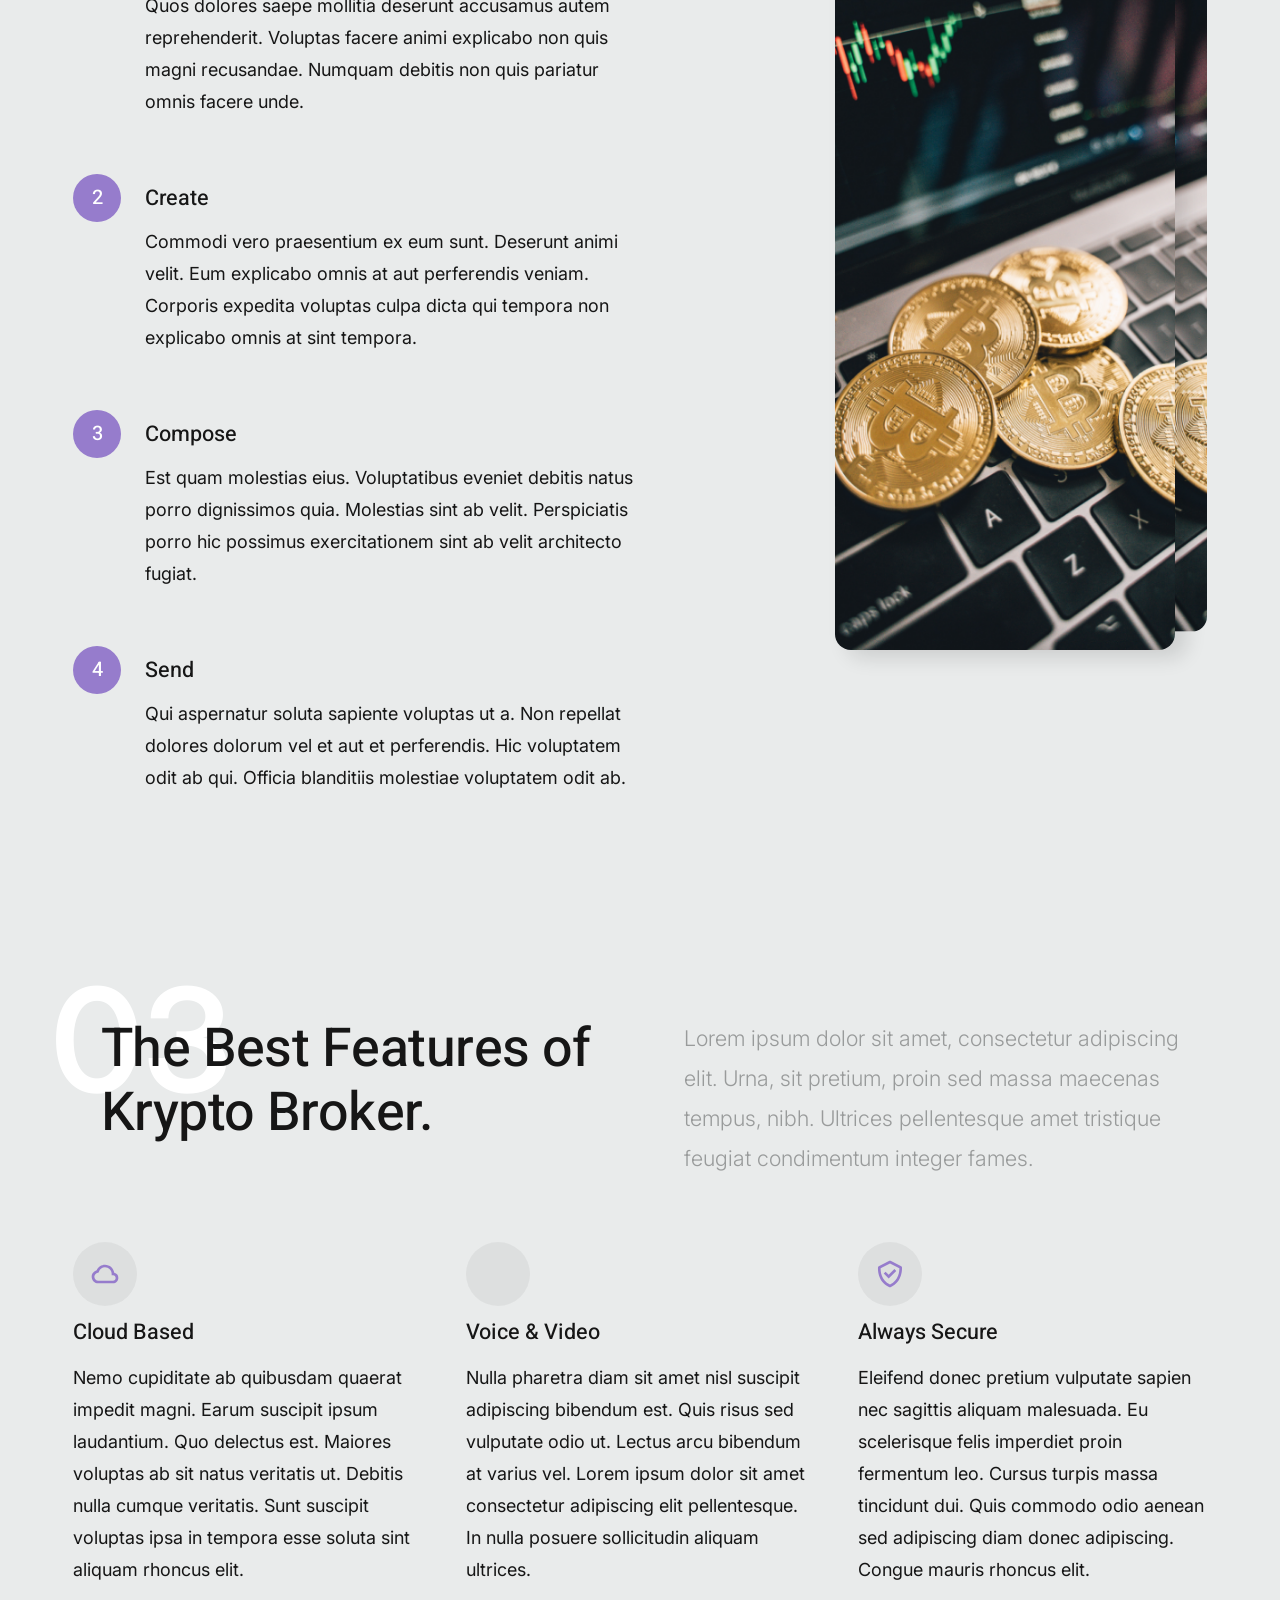
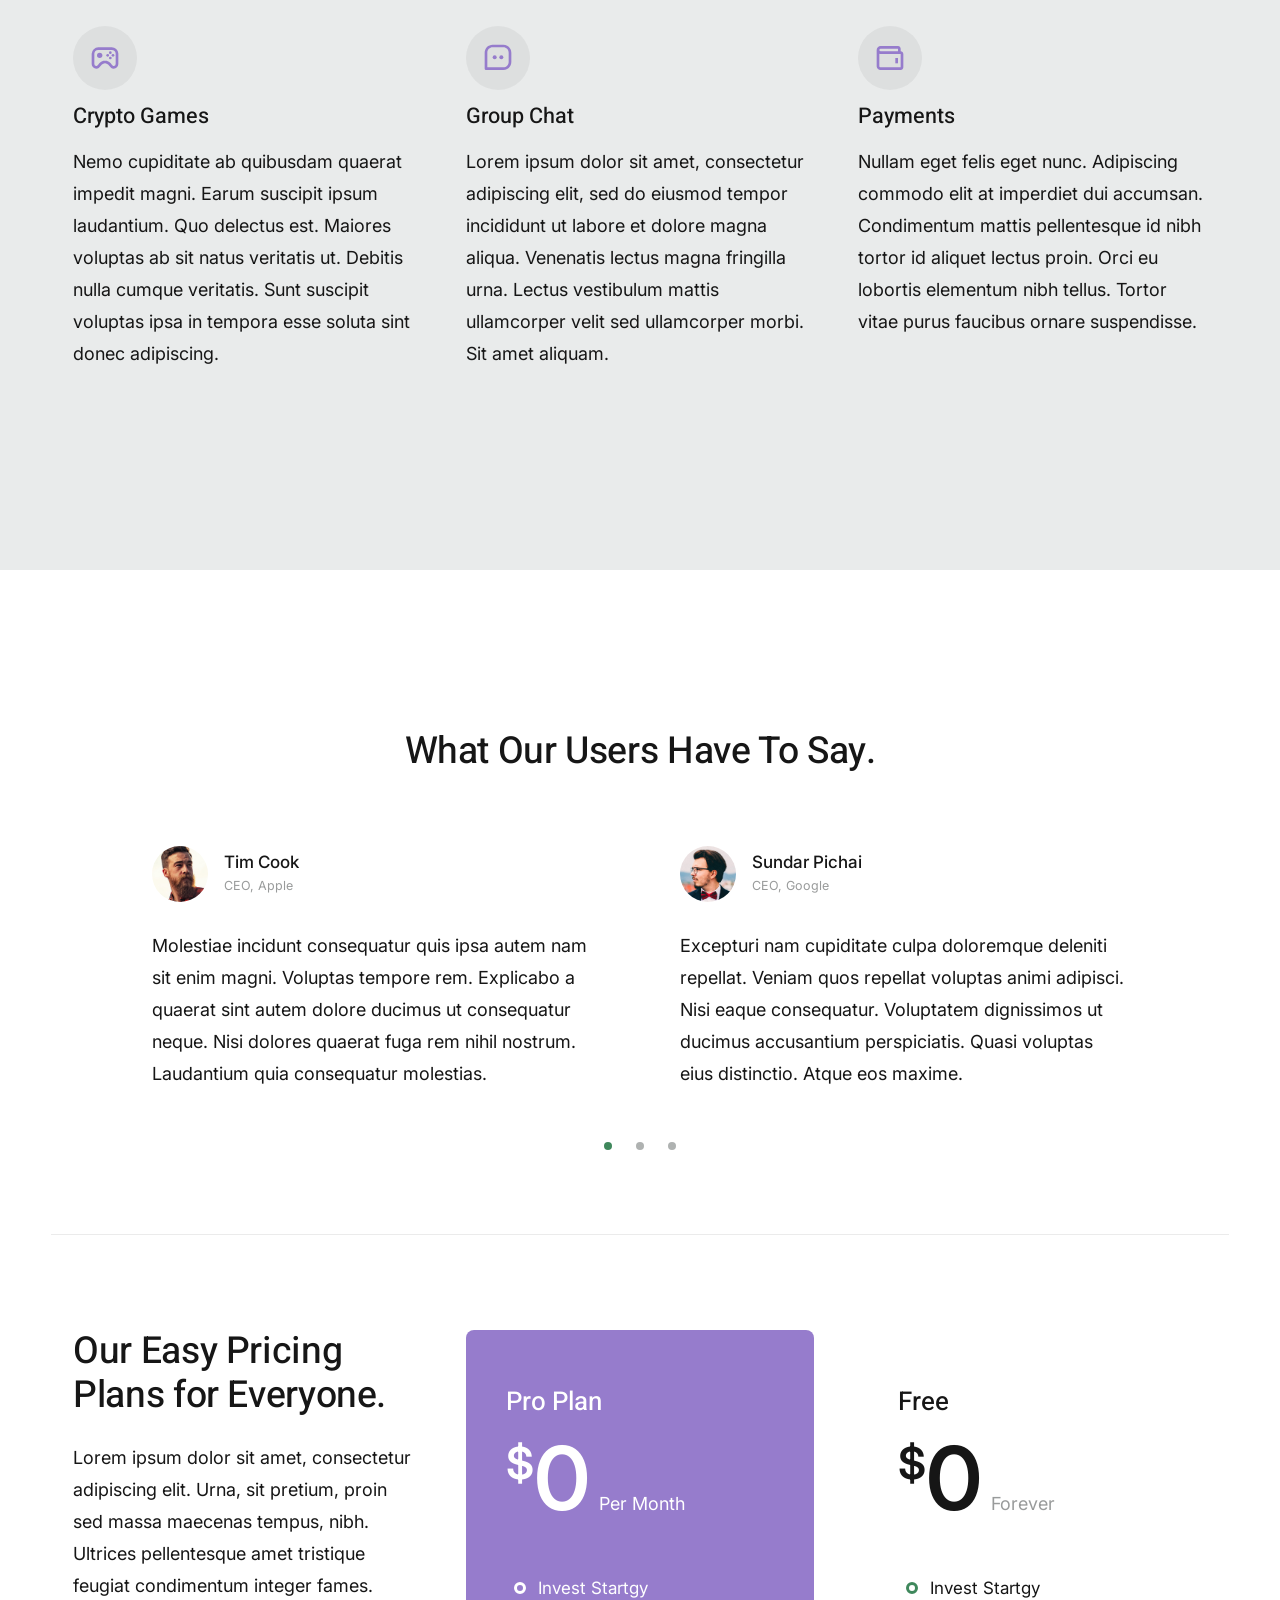
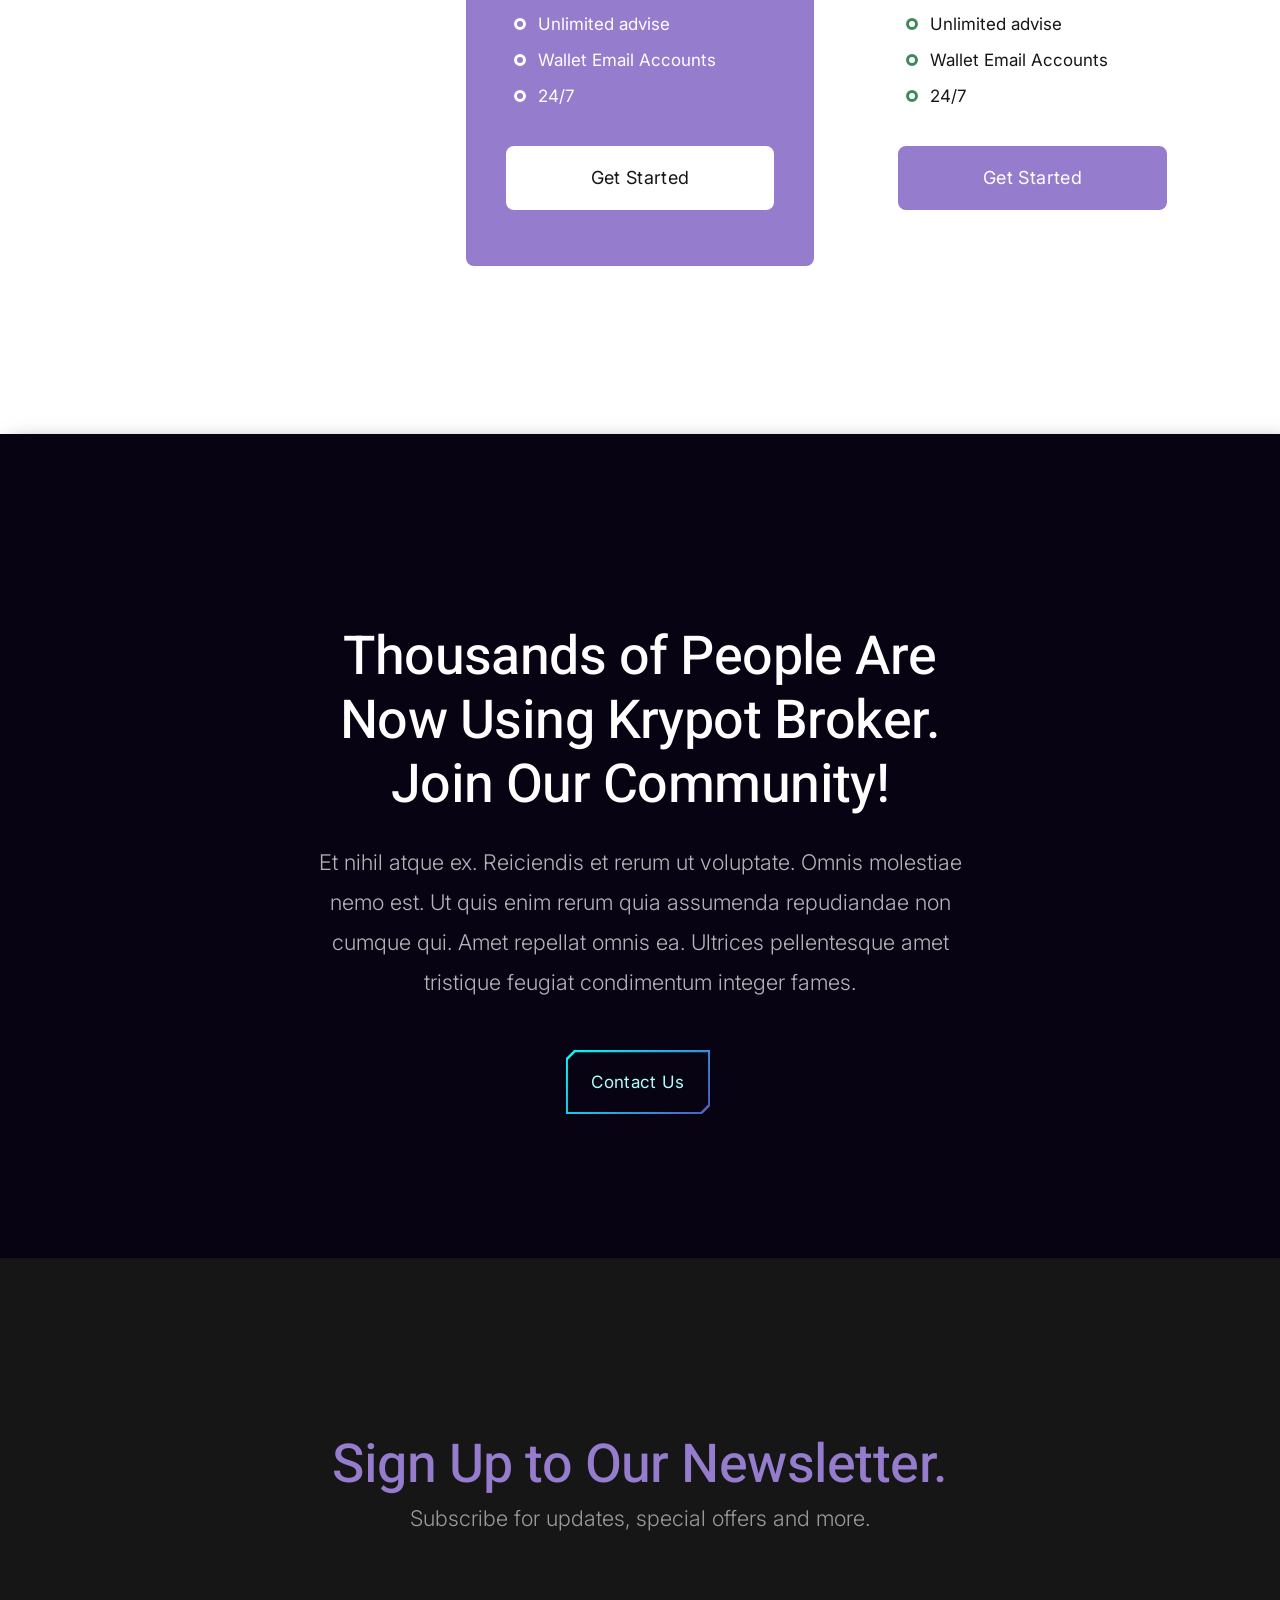
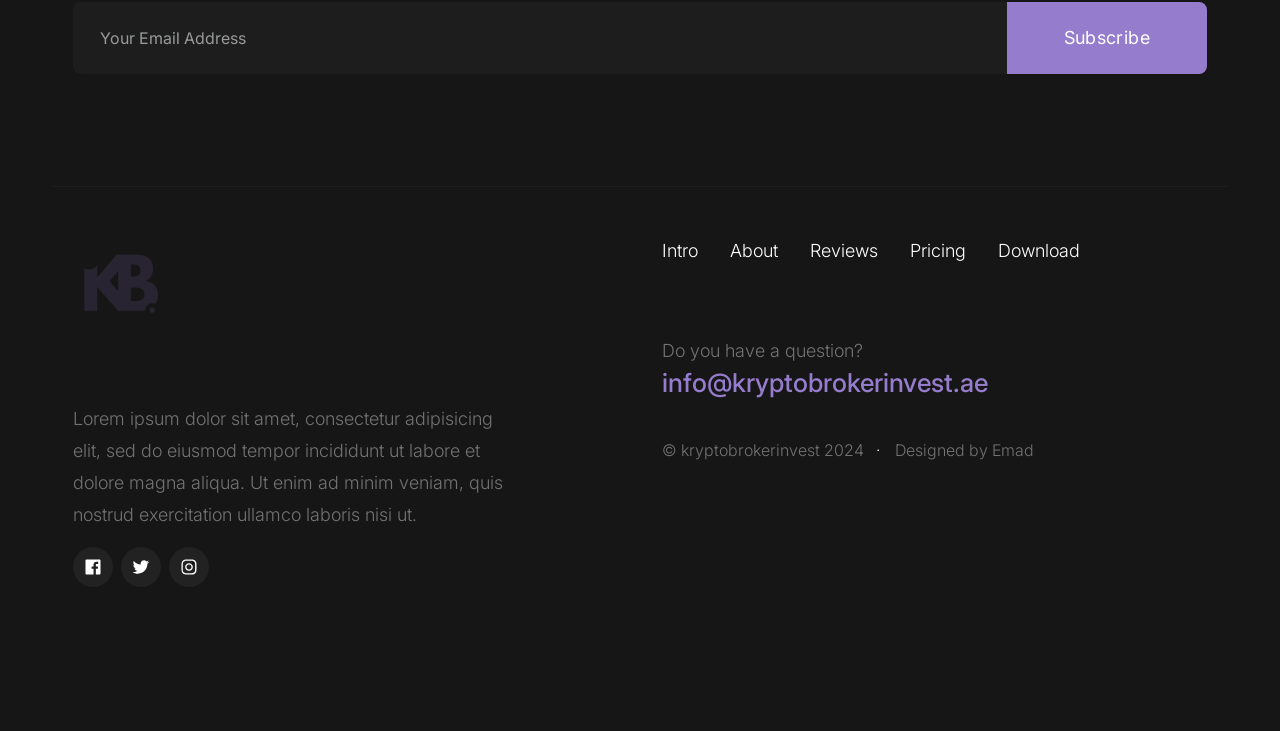
==== commit 1367450d: "Update index.html" ====
--- a/index.html
+++ b/index.html
@@ -89,7 +89,7 @@
 
                 <div class="s-intro__bg">
                   <div class="s-intro__bg">
-                    <img src="images/bg.png" alt="">
+                   
 
                 </div>
 
--- a/css/styles.css
+++ b/css/styles.css
@@ -1,6 +1,88 @@
     @charset "UTF-8";
 
-   
+    /* =================================================================== 
+    * Booth Main Stylesheet
+    * Template Ver. 1.0.0
+    * 10-20-2021
+    * ------------------------------------------------------------------
+    *
+    * TOC:
+    * # SETTINGS
+    *      ## fonts 
+    *      ## colors 
+    *      ## spacing and typescale
+    *      ## grid variables
+    * # NORMALIZE
+    * # BASE SETUP
+    * # GRID
+    *      ## large screen devices
+    *      ## medium screen devices 
+    *      ## tablet devices 
+    *      ## mobile devices 
+    *      ## small screen devices 
+    *      ## additional column stackpoints 
+    * # UTILITY CLASSES
+    * # TYPOGRAPHY 
+    *      ## base type styles
+    *      ## additional typography & helper classes
+    *      ## lists
+    *      ## spacing
+    * # PRELOADER 
+    *      ## page loaded
+    * # FORM
+    *      ## style placeholder text
+    *      ## change autocomplete styles in Chrome
+    * # BUTTONS
+    * # TABLE
+    * # COMPONENTS
+    *      ## pagination
+    *      ## alert box 
+    *      ## skillbars
+    *      ## stats tabs
+    * # PROJECT-WIDE SHARED STYLES
+    *      ## theme-specific typography classes
+    *      ## media classes
+    *      ## section header
+    *      ## swiper overrides
+    * # PAGE WRAP
+    * # SITE HEADER
+    *      ## logo
+    *      ## main navigation
+    *      ## cta button
+    *      ## mobile menu toggle
+    * # INTRO
+    *      ## intro background
+    *      ## intro content
+    *      ## intro social
+    *      ## intro scroll
+    *      ## intro transitions
+    * # ABOUT
+    *      ## stats
+    *      ## info
+    *      ## screens
+    *      ## how-to
+    *      ## features
+    * # TESTIMONIALS
+    *      ## testimonial slider
+    * # PRICING
+    *      ## pricing plan blocks
+    * # DOWNLOAD
+    * # FOOTER
+    *      ## subscription form
+    *      ## footer logo
+    *      ## footer sitelinks
+    *      ## footer contact
+    *      ## footer social
+    *      ## copyright
+    *      ## go top
+    *
+    * ------------------------------------------------------------------ */
+
+    /* ===================================================================
+    * # SETTINGS
+    *
+    *
+    * ------------------------------------------------------------------- */
 
     /* ------------------------------------------------------------------- 
     * ## fonts 
@@ -3210,7 +3292,7 @@
         bottom              : 0;
         width               : 100%;
         height              : 100%;
-        /* background-image    : url(../images/cb.mp4); */
+        background-image    : url(../images/bg.png);
         background-repeat   : no-repeat;
         background-position : center;
         background-size     : cover;
